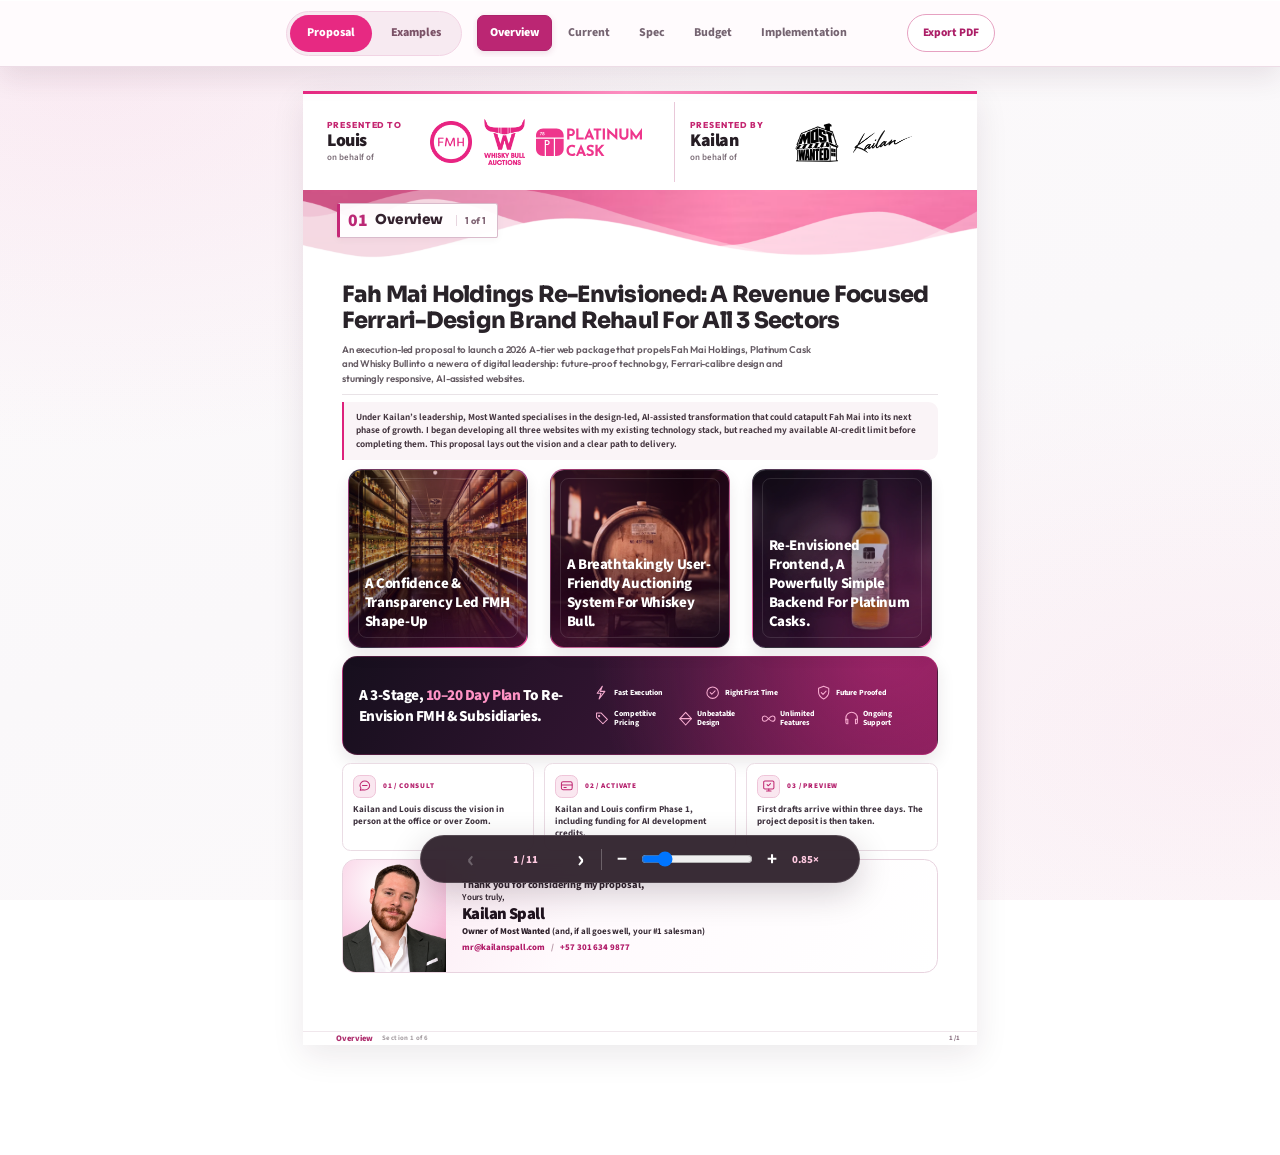
==== proposals/fah-mai/index.html @ 249ed6e6 "Polish Fah Mai mobile reader with cleaner navigation, centered A4 and refined page controls" ====
<!doctype html><html lang="en"><head>
<script id="fahmai-start-overview-v18">(function(){
  try{history.scrollRestoration="manual"}catch(e){}
  try{sessionStorage.setItem("fahmai_last_proposal_section","overview")}catch(e){}
  try{if(location.hash)history.replaceState(history.state,"",location.pathname+location.search)}catch(e){}
  window.scrollTo({top:0,behavior:"instant"});
})();</script>
<meta charset="utf-8"><meta name="viewport" content="width=device-width,initial-scale=1"><meta name="color-scheme" content="light"><title>Fah Mai Holdings | Website Development Proposal</title><meta name="description" content="Fah Mai Holdings, Whisky Bull and Platinum Cask, a website development and digital infrastructure proposal prepared by Kailan for Fah Mai Holdings, Whisky Bull and Platinum Cask."><style>
:root{--pink:#d84d89;--pink2:#ef77a2;--deep:#292329;--muted:#736b70;--light:#f9f5f7;--line:#e9e3e7;--soft:#f6f4f5;--white:#fff}
*{box-sizing:border-box}html{scroll-behavior:smooth}body{margin:0;background:#efedef;color:var(--deep);font-family:Arial,"Helvetica Neue",sans-serif;font-size:14px;-webkit-font-smoothing:antialiased}a{color:inherit;text-decoration:none}button,input{font:inherit}button{cursor:pointer}
.toolbar{position:sticky;z-index:5;top:0;background:rgba(250,248,249,.97);border-bottom:1px solid #e2dfe1;backdrop-filter:blur(8px)}.toolbar-inner{max-width:980px;margin:auto;display:flex;align-items:center;justify-content:space-between;gap:20px;min-height:66px;padding:0 14px}.tool-brand{font-size:10px;letter-spacing:1.4px;font-weight:800;white-space:nowrap}.tool-brand span{color:var(--pink)}.tabs{display:flex;gap:0;overflow:auto;scrollbar-width:thin}.tab{border:0;border-bottom:2px solid transparent;padding:23px 12px 21px;background:transparent;color:#817b80;font-weight:700;font-size:10px;letter-spacing:.6px;white-space:nowrap}.tab[aria-selected="true"]{color:var(--deep);border-bottom-color:var(--pink)}.tab:hover{color:var(--pink)}.tool-actions{display:flex;gap:8px;align-items:center}.pdf-btn{border:1px solid var(--pink);background:var(--pink);color:white;padding:10px 13px;font-size:10px;font-weight:700;letter-spacing:.6px;white-space:nowrap}.pdf-btn:hover{background:#bb3870}.status{font-size:10px;color:#817b80;white-space:nowrap}.viewport{padding:26px 20px 42px}
.sheet{display:none;background:white;position:relative;width:210mm;height:297mm;margin:0 auto;box-shadow:0 8px 32px rgba(25,19,26,.1);overflow:hidden;flex-direction:column}.sheet.is-active{display:flex}.sheet-cap{height:4px;background:var(--pink);flex:none}.identity{padding:22px 40px 14px;display:flex;align-items:center;justify-content:space-between;gap:22px;min-height:80px}.client-lockups{display:flex;align-items:center;gap:22px}.client-lockups a{display:flex;align-items:center;gap:6px;flex:none;opacity:.92}.logo-fmh{width:115px}.fmh-symbol{width:36px;height:36px;border-radius:50%;background:var(--pink);color:white;display:grid;place-items:center;font-weight:900;letter-spacing:-1.1px;font-size:13px;flex:none}.fmh-word{font-size:8px;font-weight:900;letter-spacing:1px;line-height:1.5}.fmh-word small{font-size:7px;letter-spacing:1.45px}.logo-bull{width:138px}.bull-symbol{width:35px;height:34px;color:#303034;display:flex;align-items:center;justify-content:center}.bull-symbol svg{width:34px}.bull-word{font-size:8px;line-height:1.4;font-weight:900;letter-spacing:.5px;white-space:nowrap}.bull-word small{display:block;font-size:7px;font-weight:600;letter-spacing:1.85px}.logo-platinum{width:132px;position:relative}.pc-crest{width:30px;height:34px;border:1.8px solid #292329;display:flex;justify-content:center;align-items:center;font-family:Georgia,serif;font-size:16px}.pc-crest span{font-size:10px;transform:translateY(4px)}.pc-word{font-size:8.5px;letter-spacing:1.1px;font-weight:800;line-height:1.3}.pc-word small{font-size:8px;letter-spacing:3.4px}.pc-official{position:absolute;inset:0;width:132px;height:38px;object-fit:contain;background:white}.identity-right{padding-left:17px;border-left:1px solid var(--line);min-width:195px}.presenter-label{font-size:7px;font-weight:800;color:#999098;letter-spacing:1.2px;margin-bottom:7px}.presenter-lockups{display:flex;align-items:center;gap:10px}.mw-logo{width:117px;height:auto;object-fit:contain}.presenter-separator{width:1px;height:20px;background:#d8cfd4}.signature-logo{width:64px;height:28px;object-fit:contain}
.heading-top{margin:0 40px;padding:9px 0;border-top:1px solid var(--line);border-bottom:1px solid var(--line);display:flex;justify-content:space-between;gap:8px;color:#80777c;font-size:8px;font-weight:800;letter-spacing:1.2px}.heading-top b{color:var(--pink)}.waveblock{height:92px;overflow:hidden;flex:none}.waveblock img{display:block;width:100%;height:auto;min-height:92px;object-fit:cover;object-position:top}.sheet-body{padding:18px 46px 0;display:flex;flex-direction:column;flex:1;min-height:0}.page-heading{display:flex;align-items:end;justify-content:space-between;gap:24px;padding:0 0 15px;border-bottom:1px solid var(--line)}.page-heading-copy{max-width:92%}.page-index{font-size:9px;letter-spacing:2px;color:var(--pink);font-weight:800;margin-bottom:10px}.page-heading h1{font-size:39px;line-height:1.04;letter-spacing:-1.9px;font-weight:600;margin:0 0 11px}.page-heading h1 em{font-style:normal;color:var(--pink)}.page-heading .sub{color:#6e666a;font-size:12px;line-height:1.5;max-width:560px;margin:0}.sheet-section{display:flex;flex-direction:column;flex:1;min-height:0;padding-top:22px}.tagline{display:flex;align-items:center;justify-content:space-between;gap:12px;margin-bottom:18px}.tag{font-size:9px;font-weight:800;letter-spacing:1.35px;color:var(--pink)}.tag-note{font-size:9px;letter-spacing:1px;color:#aaa1a5;font-weight:700}.statement{font-size:22px;line-height:1.47;max-width:650px;letter-spacing:-.35px;font-weight:400;color:#2f292e}.statement strong{font-weight:700}.accent-line{height:2px;background:var(--pink);width:43px;margin-top:28px}.three-column{display:grid;grid-template-columns:repeat(3,1fr);gap:26px}.feature-columns{margin-top:20px}.feature-index{font-size:10px;font-weight:800;color:var(--pink)}.feature h3{margin:8px 0 8px;font-size:16px;letter-spacing:-.4px}.feature p{font-size:12px;line-height:1.65;color:#6b6468;margin:0}.inkbox{background:#302830;color:#fff;display:grid;grid-template-columns:1fr 1fr;gap:25px;padding:23px 26px;margin-top:35px}.inkbox h3{font-size:19px;line-height:1.25;margin:8px 0 0;font-weight:600;letter-spacing:-.5px}.inkbox p{font-size:12px;line-height:1.7;color:#ebe2e7;margin:0}.small-label{font-size:8px;font-weight:800;letter-spacing:1.4px;color:var(--pink);display:block}.proofline{display:flex;align-items:center;justify-content:space-between;border-top:1px solid var(--line);border-bottom:1px solid var(--line);gap:11px;margin-top:auto;padding:18px 0 12px;font-size:10px;color:#5f565d}.proofline b{font-size:9px;color:var(--pink);letter-spacing:1px}.proofline span{font-weight:700}.fineprint{font-size:9px;color:#aaa1a5;margin:7px 0 10px;line-height:1.4}
.brand-audit{border-top:1px solid var(--line)}.brand-audit-row{display:grid;grid-template-columns:27px 116px 1fr;column-gap:12px;align-items:start;padding:19px 0;border-bottom:1px solid var(--line)}.audit-num{font-size:9px;color:var(--pink);font-weight:800}.audit-brand{font-size:12px;line-height:1.35;letter-spacing:.6px;font-weight:900}.audit-brand span{font-size:9px;letter-spacing:1.2px}.audit-main strong{font-size:13px;letter-spacing:-.1px}.audit-main p{font-size:11px;line-height:1.65;color:#736d71;margin:7px 0 11px}.audit-action{font-size:8px;line-height:1.6;letter-spacing:.7px;color:var(--pink);font-weight:800}.audit-action b{font-size:10px;letter-spacing:0;color:#514a50;font-weight:600;margin-left:6px}.callout-outline{border-left:3px solid var(--pink);background:#fcf8fa;color:#635b60;padding:18px 20px;font-size:11px;line-height:1.65;margin-top:24px}.callout-outline b,.callout-outline strong{color:#2e272c}.foot-source{font-size:8.5px;letter-spacing:.3px;color:#a59aa0;margin-top:auto;padding-bottom:18px}
.spec-list{border-top:1px solid var(--line)}.spec-item{display:grid;grid-template-columns:30px 1fr 133px;gap:15px;align-items:start;padding:19px 0;border-bottom:1px solid var(--line)}.spec-number{color:var(--pink);font-size:10px;font-weight:800}.spec-item h3{font-size:15px;margin:0 0 6px;letter-spacing:-.25px}.spec-item p{font-size:11.4px;line-height:1.7;color:#736b70;margin:0}.spec-output{border-left:1px solid var(--line);padding-left:12px;color:var(--pink);font-size:8px;line-height:1.5;letter-spacing:1px;font-weight:800}.spec-output b{display:block;font-size:10px;line-height:1.45;color:#625a60;letter-spacing:0;margin-top:4px}.limits{margin-top:auto;padding:17px 20px 13px;background:#f8f5f7;display:grid;grid-template-columns:92px 1fr;gap:15px}.limits span{color:var(--pink);font-size:9px;font-weight:800;letter-spacing:1px}.limits p{font-size:11px;line-height:1.6;color:#665f64;margin:0}
.phases{border-top:1px solid var(--line)}.phase{display:grid;grid-template-columns:95px 1fr;gap:27px;border-bottom:1px solid var(--line);padding:23px 0}.phase-days{font-size:10px;letter-spacing:1px;font-weight:800;color:#a69da2;line-height:1.7}.phase-days b{font-size:20px;color:var(--pink);letter-spacing:-.8px}.phase-status{font-size:9px;font-weight:800;letter-spacing:1.3px;color:var(--pink)}.phase h3{font-size:17px;letter-spacing:-.45px;margin:5px 0 7px}.phase p{font-size:12px;line-height:1.55;color:#716a6e;margin:0}.funnel{display:flex;align-items:center;justify-content:space-between;gap:10px;padding:16px 14px;background:#f9f5f7;margin-top:26px;font-size:9px;letter-spacing:.7px;font-weight:800}.funnel span{color:var(--pink);font-size:15px}.phases+.funnel+.callout-outline{margin-top:20px}
.budget-table{border-top:1px solid var(--line)}.budget-header{display:flex;justify-content:space-between;padding:9px 0;color:#aaa0a5;font-size:8px;letter-spacing:1px;font-weight:800}.budget-line{border-top:1px solid var(--line);display:grid;grid-template-columns:1fr 155px;gap:20px;align-items:center;padding:17px 0}.budget-line strong{font-size:13px}.budget-line p{font-size:10.5px;color:#7b7377;margin:6px 0 0}.money{text-align:right;font-size:14px;font-weight:700;color:#5f545a;padding:6px 0;min-height:30px}.money:focus{outline:1px solid var(--pink);outline-offset:4px}.roi-model{margin-top:23px;padding:24px;background:#f8f4f6;display:grid;grid-template-columns:1fr 1fr;gap:30px}.roi-intro h3{font-size:19px;letter-spacing:-.55px;margin:8px 0 9px;line-height:1.25}.roi-intro p{color:#6f676c;font-size:11px;line-height:1.65;margin:0}.roi-calc label{font-size:9px;letter-spacing:.4px;color:#777077;font-weight:700;display:block;margin-bottom:11px}.roi-calc input{margin-top:5px;display:block;background:white;border:1px solid #e6dee3;padding:9px 11px;outline:none;width:100%;border-radius:0;color:#332b31;font-size:12px}.roi-calc input:focus{border-color:var(--pink)}.roi-result{border-top:1px solid #e4dbe0;display:flex;align-items:baseline;justify-content:space-between;padding-top:8px;font-size:10px}.roi-result strong{font-size:26px;color:var(--pink)}.budget-fine{font-size:9px;line-height:1.65;color:#a39aa0;margin-top:19px}.budget-fine b{color:var(--pink)}
.delivery{border-top:1px solid var(--line)}.delivery-line{display:grid;grid-template-columns:92px 1fr 115px;gap:14px;align-items:start;border-bottom:1px solid var(--line);padding:18px 0}.delivery-date{font-size:10px;font-weight:800;color:var(--pink);letter-spacing:.8px}.delivery-line strong{font-size:12px}.delivery-line p{font-size:11px;line-height:1.55;color:#746d71;margin:7px 0 0}.delivery-check{text-align:right;font-size:8px;color:#958c91;font-weight:800;letter-spacing:.6px}.final-ask{margin-top:22px;padding:20px 24px;background:var(--deep);color:white}.final-ask h3{font-size:20px;line-height:1.1;letter-spacing:-.6px;margin:8px 0}.final-ask p{font-size:11px;line-height:1.55;color:#ebe3e9;margin:0;max-width:420px}.signature-line{display:flex;align-items:center;gap:18px;margin-top:19px}.signature-line img{width:118px;height:41px;object-fit:contain}.signature-line div{border-left:1px solid #e5dfe2;padding-left:15px;display:grid;gap:3px}.signature-line b{font-size:11px}.signature-line span{font-size:9px;line-height:1.5;color:#8b8187}
.sheet-footer{height:41px;padding:0 46px;margin-top:auto;border-top:1px solid var(--line);display:flex;justify-content:space-between;align-items:center;gap:10px;flex:none}.sheet-footer>div:first-child{display:flex;flex-direction:column;gap:5px}.sheet-footer span{font-size:8px;color:#a29a9e;letter-spacing:.4px}.footer-kicker{font-weight:800;color:#7c7278!important;letter-spacing:.85px!important}.footer-right{display:flex;align-items:center;gap:10px}.footer-page{font-size:10px!important;color:var(--pink)!important;font-weight:900}.footer-rule{width:30px;height:1px;background:#d9cfd5}
@media(max-width:900px){.toolbar-inner{min-height:0;flex-wrap:wrap;padding:9px 11px 0;gap:0}.tool-brand{width:40%;font-size:9px}.tool-actions{width:60%;justify-content:flex-end}.tabs{order:3;width:100%;justify-content:flex-start;margin-top:6px}.tab{padding:14px 13px}.viewport{padding:18px 0}.sheet{zoom:calc(min(1, (100vw - 24px) / 794))}}
@media(max-width:500px){.tool-brand{font-size:8px}.status{display:none}.pdf-btn{font-size:9px;padding:7px 10px}.viewport{overflow-x:hidden}.sheet{zoom:calc((100vw - 12px) / 794)}.tab{font-size:9px;padding:14px 10px}}
@page{size:A4;margin:0}
@media print{html,body{background:white!important;print-color-adjust:exact!important;-webkit-print-color-adjust:exact!important}.toolbar{display:none!important}.viewport{padding:0!important}.sheet{display:flex!important;width:210mm!important;height:297mm!important;zoom:1!important;max-width:none!important;margin:0!important;box-shadow:none!important;break-after:page;page-break-after:always}.sheet:last-child{break-after:auto;page-break-after:auto}.sheet-cap,.inkbox,.final-ask,.funnel,.roi-model,.fmh-symbol{print-color-adjust:exact!important;-webkit-print-color-adjust:exact!important}}

/* Original-source brand images; plain unstyled names appear if a URL fails. */
.client-lockups{gap:13px!important;min-width:0!important;flex:1}
.original-brand{height:42px;min-width:0;flex:1 1 100px;display:flex!important;align-items:center;justify-content:center;text-decoration:none;color:#302930;opacity:1!important}
.original-brand img{width:100%;max-width:108px;max-height:42px;height:auto;object-fit:contain;mix-blend-mode:multiply}
.original-brand.brand-pc{flex:1.1 1 125px}
.original-brand.brand-pc img{max-width:130px}
.brand-fallback{font-family:Arial,Helvetica,sans-serif;color:#302930;font-weight:700;text-transform:none;font-size:10px;line-height:1.25;text-align:center}
.identity{gap:12px!important}
.identity-right{min-width:190px!important;padding-left:12px!important}
.presenter-lockups{gap:8px!important}
.mw-black{width:117px;height:41px;min-width:117px;display:flex;align-items:center;justify-content:center;padding:5px 8px;background:#151515;box-sizing:border-box}
.mw-black img{max-width:100%;max-height:30px;object-fit:contain}
.mw-black .brand-fallback{color:white;font-size:10px;letter-spacing:1px}
@media print {.mw-black{print-color-adjust:exact!important;-webkit-print-color-adjust:exact!important}}
</style><style>.waveblock{background-image:url("./assets/inline-ebcfed1c683bca32a5.png");background-size:100% auto;background-repeat:no-repeat;background-position:top center}.mw-logo{display:inline-block;flex:none;background-image:url("./assets/inline-2150b30f33b4d82c1c.png");background-size:contain;background-position:center;background-repeat:no-repeat;height:29px}.signature-logo{display:inline-block;flex:none;background-image:url("./assets/inline-0e74c9e56538bb745d.png");background-size:contain;background-position:center;background-repeat:no-repeat}.signed-mark{display:inline-block;flex:none;background-image:url("./assets/inline-0e74c9e56538bb745d.png");background-size:contain;background-position:center;background-repeat:no-repeat;width:118px;height:41px}</style><style id="verified-original-brand-logos">
.identity{min-height:95px!important;padding:17px 40px 12px!important;gap:17px!important}
.client-lockups{gap:17px!important;flex:1 1 auto!important;min-width:0!important;align-items:center!important;justify-content:flex-start!important}
.client-lockups .original-brand{height:76px!important;min-width:0!important;flex:0 0 auto!important;display:flex!important;align-items:center!important;justify-content:center!important}
.original-brand.brand-fmh{width:65px!important}
.original-brand.brand-fmh img{width:60px!important;height:60px!important;max-width:none!important;max-height:none!important;object-fit:contain!important}
.original-brand.brand-bull{width:75px!important}
.original-brand.brand-bull img{width:66px!important;height:73px!important;max-width:none!important;max-height:none!important;object-fit:contain!important}
.original-brand.brand-pc{width:150px!important;flex:0 0 auto!important}
.original-brand.brand-pc img{width:145px!important;height:auto!important;max-width:145px!important;max-height:68px!important;object-fit:contain!important}
.identity-right{min-width:192px!important;padding-left:15px!important}
.presenter-lockups{gap:9px!important}
.mw-black{width:74px!important;min-width:74px!important;height:68px!important;padding:5px!important;background:#0c0c0d!important}
.mw-black img{width:62px!important;height:60px!important;max-width:62px!important;max-height:60px!important;object-fit:contain!important}
.signature-logo{width:76px!important;height:44px!important}
@media(max-width:650px){.identity{padding-left:20px!important;padding-right:20px!important}.client-lockups{gap:9px!important}.original-brand.brand-fmh{width:40px!important}.original-brand.brand-fmh img{width:38px!important;height:38px!important}.original-brand.brand-bull{width:46px!important}.original-brand.brand-bull img{width:43px!important;height:48px!important}.original-brand.brand-pc{width:88px!important}.original-brand.brand-pc img{width:88px!important}.identity-right{min-width:125px!important}.mw-black{width:50px!important;min-width:50px!important;height:50px!important}.mw-black img{width:42px!important;height:42px!important}.signature-logo{width:48px!important;height:28px!important}}
@media print{.original-brand img,.mw-black img{print-color-adjust:exact!important;-webkit-print-color-adjust:exact!important}}
</style>
<style id="fahmai-rounded-editorial-v4">
500;600;700;800;900&family=Poppins:wght@400;500;600;700;800;900&display=swap');
:root{--pink:#e72982;--pink2:#f276ad;--deep:#251d25;--muted:#6d6269;--line:#f0dfe7}
body{font-family:'Figtree',Arial,sans-serif;font-weight:500;letter-spacing:-.1px;color:var(--deep)}
h1,h2,h3,.feature-index,.audit-brand,.small-label,.tag,.phase-status,.tool-brand{font-family:'Poppins',sans-serif}
.toolbar{background:linear-gradient(105deg,#fff 0%,#fffafd 38%,#fce6f0 100%);border-bottom:1px solid #f2d7e3;box-shadow:0 2px 14px rgba(110,46,77,.045)}
.toolbar-inner{max-width:1030px}
.tab{font-family:'Figtree',sans-serif;font-weight:800}
.tab[aria-selected="true"]{color:#241b21;border-bottom-color:#e72982}
.pdf-btn{background:#e72982;border-color:#e72982;border-radius:9px;font-family:'Figtree',sans-serif;font-weight:800}
.sheet-cap{background:linear-gradient(90deg,#dc2078,#fa8db7 54%,#de2478)}
.identity{display:grid!important;grid-template-columns:minmax(0,1fr) auto!important;align-items:center!important;gap:14px!important;min-height:99px!important;height:99px!important;padding:8px 40px!important}
.client-lockups{display:flex!important;align-items:center!important;justify-content:center!important;gap:19px!important;height:82px!important;min-width:0!important}
.client-lockups .original-brand{display:flex!important;justify-content:center!important;align-items:center!important;height:82px!important;margin:0!important;position:relative!important}
.client-lockups .original-brand img{object-fit:contain!important;display:block!important;margin:auto!important}
.original-brand.brand-fmh{width:68px!important;min-width:68px!important}
.original-brand.brand-fmh img{height:58px!important;width:58px!important;max-width:58px!important;max-height:58px!important}
.original-brand.brand-bull{width:80px!important;min-width:80px!important}
.original-brand.brand-bull img{height:67px!important;width:62px!important;max-width:62px!important;max-height:67px!important}
.original-brand.brand-pc{width:154px!important;min-width:154px!important}
.original-brand.brand-pc img{width:148px!important;height:61px!important;max-height:61px!important;max-width:148px!important}
.identity-right{position:relative!important;border-left:1px solid #eedfe6!important;display:flex!important;align-items:center!important;justify-content:center!important;min-width:165px!important;height:82px!important;padding:7px 0 0 13px!important}
.presenter-label{position:absolute!important;left:16px!important;top:1px!important;margin:0!important;font-size:7px!important;line-height:1!important;color:#867780!important;letter-spacing:1.15px!important}
.presenter-lockups{display:flex!important;height:70px!important;align-items:center!important;justify-content:center!important;gap:10px!important}
.mw-black{width:63px!important;min-width:63px!important;height:64px!important;display:flex!important;align-items:center!important;justify-content:center!important;padding:0!important;background:transparent!important;border:0!important}
.mw-black img{display:block!important;object-fit:contain!important;filter:brightness(0)!important;background:transparent!important;width:56px!important;height:56px!important;max-width:56px!important;max-height:56px!important}
.presenter-separator{height:23px!important;background:#e9dae2!important}
.signature-logo{width:65px!important;height:37px!important;max-width:65px!important;max-height:37px!important;object-fit:contain!important}
.heading-top{font-family:'Figtree',sans-serif;font-weight:800!important;letter-spacing:1px!important}
.page-heading h1{font-family:'Poppins',sans-serif!important;font-size:35px!important;font-weight:800!important;line-height:1.13!important;letter-spacing:-1.2px!important}
.page-heading .sub{font-size:12px!important;font-weight:600!important}
.sheet-section{padding-top:15px!important}
.tagline{margin-bottom:11px!important}
.tag{font-family:'Poppins',sans-serif;font-weight:800}
.statement{background:linear-gradient(100deg,rgba(30,18,14,.96),rgba(30,18,14,.78) 65%,rgba(30,18,14,.45)),url('./assets/inline-e92ee4cf3a0ec08647.webp') center/cover!important;color:#fff!important;display:flex!important;align-items:flex-end!important;min-height:158px!important;border-radius:21px!important;padding:23px 26px!important;font-family:'Poppins',sans-serif!important;font-weight:700!important;font-size:20.5px!important;line-height:1.35!important;letter-spacing:-.6px!important;max-width:none!important}
.statement strong{font-weight:800!important;color:#fff!important}
.accent-line{display:none!important}
.feature-columns{gap:12px!important;margin-top:14px!important}
.feature{border-radius:18px!important;padding:15px 16px!important;min-height:132px!important;border:1px solid #f0e2e7!important;background:#f9f6f7!important}
.feature:nth-child(2){background:#fce2ed!important;border-color:#f7d2e3!important}
.feature:nth-child(3){background:linear-gradient(135deg,#272026,#4f2b3c)!important;color:#fff!important;border-color:transparent!important}
.feature:nth-child(3) h3{color:#fff!important}
.feature:nth-child(3) p{color:#eedde6!important}
.feature h3{font-size:15px!important;font-weight:800!important;line-height:1.25!important;margin:6px 0!important;letter-spacing:-.3px!important}
.feature p{font-size:11px!important;line-height:1.55!important}
.feature-index{font-size:9px!important;font-weight:800!important}
.inkbox{background:linear-gradient(115deg,#211820,#50313f)!important;border-radius:19px!important;padding:17px 22px!important;margin-top:17px!important;gap:18px!important;align-items:center!important}
.inkbox h3{font-weight:800!important;font-size:16.5px!important;letter-spacing:-.45px!important}
.inkbox p{font-size:10.5px!important;line-height:1.55!important}
.proofline{padding:12px 0!important;font-size:10px!important;gap:8px!important}
.fineprint{font-size:8px!important;margin:5px 0 10px!important}
.brand-audit{display:grid!important;gap:11px!important;border:0!important}
.brand-audit-row{border:0!important;border-radius:18px!important;min-height:135px!important;grid-template-columns:24px 106px minmax(0,1fr)!important;gap:10px!important;padding:17px 17px!important;overflow:hidden!important}
.brand-audit-row:nth-child(1){background:#fceaf2!important}
.brand-audit-row:nth-child(2){background:linear-gradient(100deg,rgba(35,22,22,.96),rgba(35,22,22,.84)),url('./assets/inline-9d04407323ec0125b1.webp') center/cover!important;color:#fff!important}
.brand-audit-row:nth-child(3){background:linear-gradient(100deg,rgba(39,24,25,.96),rgba(39,24,25,.84)),url('./assets/inline-856f00710641a3e601.webp') center/cover!important;color:#fff!important}
.brand-audit-row:nth-child(n+2) .audit-main strong,.brand-audit-row:nth-child(n+2) .audit-brand{color:#fff!important}
.brand-audit-row:nth-child(n+2) .audit-main p{color:#f1e8eb!important}
.brand-audit-row:nth-child(n+2) .audit-action b{color:#fff!important}
.audit-main strong{font-family:'Poppins',sans-serif!important;font-weight:800!important;line-height:1.25!important}
.audit-main p{font-size:10.5px!important;line-height:1.5!important;margin:6px 0 8px!important}
.audit-action{font-size:8px!important}
.audit-action b{font-size:9px!important}
.callout-outline{border:0!important;background:#fbf0f5!important;border-radius:16px!important;margin-top:14px!important;padding:14px 17px!important;line-height:1.5!important}
.spec-list,.phases,.budget-table{border:0!important}
.spec-item{background:#faf7f8!important;border:1px solid #f1e7eb!important;border-radius:18px!important;margin-bottom:10px!important;padding:15px 16px!important;grid-template-columns:27px minmax(0,1fr) 130px!important;gap:12px!important}
.spec-item:nth-child(2){background:#ffedf5!important;border-color:#fbdeeb!important}
.spec-item:nth-child(4){background:#2c222c!important;color:white!important}
.spec-item:nth-child(4) p,.spec-item:nth-child(4) .spec-output b{color:#f3e9ed!important}
.spec-item:nth-child(4) h3{color:#fff!important}
.spec-item h3{font-size:13px!important;font-weight:800!important;line-height:1.25!important}
.spec-item p{font-size:10.4px!important;line-height:1.5!important}
.spec-output{font-size:8px!important}
.limits{border-radius:16px!important;margin-top:auto!important;background:#faf0f4!important}
.phases{display:grid!important;gap:11px!important}
.phase{border:0!important;border-radius:18px!important;margin:0!important;padding:18px 18px!important;grid-template-columns:88px minmax(0,1fr)!important;gap:16px!important;background:#f9f4f6!important}
.phase:nth-child(2){background:linear-gradient(100deg,rgba(33,18,23,.97),rgba(33,18,23,.82)),url('./assets/inline-e92ee4cf3a0ec08647.webp') center/cover!important;color:#fff!important}
.phase:nth-child(2) h3,.phase:nth-child(2) .phase-days{color:#fff!important}
.phase:nth-child(2) p{color:#f3e8ed!important}
.phase:nth-child(3){background:#ffedf5!important}
.phase h3{font-size:15px!important;font-weight:800!important;line-height:1.2!important}
.phase p{font-size:10.8px!important;line-height:1.52!important}
.phase-days b{font-size:16px!important}
.funnel{border-radius:14px!important;margin-top:12px!important;padding:14px!important;background:#fff0f6!important}
.budget-line{border:1px solid #f0e2e9!important;border-radius:15px!important;margin:9px 0 0!important;padding:14px 16px!important;background:#fff!important}
.budget-line:nth-of-type(3){background:#fff4f8!important}
.budget-line strong{font-family:'Poppins',sans-serif;font-weight:800!important;font-size:12.5px!important}
.roi-model{background:linear-gradient(120deg,#fceaf2,#fff3f8)!important;border-radius:20px!important;margin-top:14px!important;padding:18px!important}
.delivery-line{border:1px solid #f0e5ea!important;border-radius:15px!important;margin-bottom:9px!important;padding:15px!important;background:#fbf7f9!important}
.delivery-line:nth-child(2n){background:#fff0f6!important}
.final-ask{border-radius:19px!important;background:linear-gradient(110deg,#2a1e27,#502e42)!important}
.final-ask h3{font-family:'Poppins',sans-serif;font-weight:800!important}
@media(max-width:650px){
 .identity{padding:6px 17px!important;height:86px!important;min-height:86px!important;gap:5px!important}
 .client-lockups{gap:7px!important;height:67px!important}
 .client-lockups .original-brand{height:67px!important}
 .original-brand.brand-fmh{width:40px!important;min-width:40px!important}
 .original-brand.brand-fmh img{height:39px!important;width:39px!important}
 .original-brand.brand-bull{width:48px!important;min-width:48px!important}
 .original-brand.brand-bull img{height:52px!important;width:46px!important}
 .original-brand.brand-pc{width:85px!important;min-width:85px!important}
 .original-brand.brand-pc img{width:85px!important;max-width:85px!important}
 .identity-right{min-width:105px!important;height:67px!important;padding-left:5px!important}
 .presenter-label{font-size:5px!important;left:8px!important}
 .presenter-lockups{gap:4px!important}
 .mw-black{width:44px!important;min-width:44px!important;height:48px!important}
 .mw-black img{width:39px!important;height:39px!important}
 .signature-logo{width:40px!important;height:25px!important}
}
@media print{
 body{font-family:'Figtree',Arial,sans-serif!important}
 .statement,.phase,.brand-audit-row,.inkbox{print-color-adjust:exact!important;-webkit-print-color-adjust:exact!important}
 .mw-black{background:transparent!important}
}
</style>
<style id="fahmai-overview-card-fix">
#overview .statement{display:block!important;min-height:158px!important;padding:26px 29px!important;line-height:1.43!important;font-size:21px!important;font-weight:700!important;box-shadow:inset 0 0 0 320px rgba(22,15,20,.74)!important}
#overview .statement strong{display:inline!important;color:#fff!important;font-weight:800!important}
</style>
<style id="fahmai-presentation-header-seven-tabs">
/* Heading / card typography based on Fah Mai's Poppins and Figtree website. */
.page-index,.heading-top,.tagline,.tag-note,.small-label,.feature-index,.footer-kicker,.footer-right,.footer-page,.presenter-label,.proofline .small-label{display:none!important}
.sheet-footer{height:17px!important;min-height:17px!important;margin-top:auto!important;border-top:1px solid #f0e7ec!important;padding:0!important}
.sheet-footer>*{display:none!important}
.sheet-cap{height:4px!important;min-height:4px!important;background:linear-gradient(90deg,#e72982 0%,#ff91c3 48%,#e72982 100%)!important}
.presentation-header{box-sizing:border-box!important;width:100%!important;height:141px!important;min-height:141px!important;padding:13px 38px 9px!important;display:grid!important;grid-template-columns:minmax(0,1.24fr) minmax(0,1fr)!important;column-gap:25px!important;align-items:center!important;justify-content:stretch!important}
.presented-group{min-width:0!important;min-height:114px!important;display:flex!important;flex-direction:column!important;align-items:center!important;justify-content:flex-start!important}
.presented-to{border-right:1px solid #e9d9e2!important;padding-right:21px!important}
.presented-by{padding-left:2px!important}
.presented-copy{display:block!important;text-align:center!important;margin:0 0 10px!important;color:#231b22!important;font-family:'Poppins','Figtree',Arial,sans-serif!important;font-size:16.2px!important;font-weight:800!important;line-height:1.14!important;letter-spacing:-.65px!important}
.presented-copy span{display:block!important;font-weight:800!important}
.presentation-header .client-lockups{width:100%!important;height:61px!important;min-height:61px!important;gap:17px!important;align-items:center!important;justify-content:center!important;flex:0 0 61px!important}
.presentation-header .client-lockups .original-brand{height:61px!important;min-height:61px!important;display:flex!important;align-items:center!important;justify-content:center!important;margin:0!important;padding:0!important;min-width:0!important;flex:0 0 auto!important;opacity:1!important}
.presentation-header .original-brand img{display:block!important;object-fit:contain!important;object-position:center center!important;margin:auto!important;padding:0!important;mix-blend-mode:normal!important}
.presentation-header .brand-fmh{width:63px!important}.presentation-header .brand-fmh img{height:58px!important;width:58px!important;max-height:58px!important;max-width:58px!important}
.presentation-header .brand-bull{width:66px!important}.presentation-header .brand-bull img{height:60px!important;width:55px!important;max-height:60px!important;max-width:55px!important}
.presentation-header .brand-pc{width:151px!important}.presentation-header .brand-pc img{width:145px!important;max-width:145px!important;height:54px!important;max-height:54px!important}
.presentation-header .presenter-lockups{width:100%!important;height:61px!important;min-height:61px!important;display:flex!important;align-items:center!important;justify-content:center!important;gap:22px!important;margin:0!important}
.presentation-header .mw-black{display:flex!important;align-items:center!important;justify-content:center!important;width:61px!important;height:61px!important;min-width:61px!important;max-width:61px!important;background:transparent!important;border:0!important;box-shadow:none!important;margin:0!important;padding:0!important}
.presentation-header .mw-black img{display:block!important;object-fit:contain!important;width:56px!important;height:56px!important;max-width:56px!important;max-height:56px!important;filter:brightness(0)!important;margin:0!important;background:transparent!important}
.presentation-header .presenter-separator{display:none!important}
.presentation-header .signature-logo{display:block!important;width:79px!important;height:44px!important;max-width:79px!important;max-height:44px!important;object-fit:contain!important;margin:0!important}
.presentation-hairline{height:1px!important;background:#ece2e7!important;flex:0 0 1px!important;margin:0 40px!important}
.waveblock{margin:0!important;flex-shrink:0!important}
.sheet-body{padding-top:19px!important}
.page-heading .page-heading-copy{max-width:100%!important}
#overview .page-heading h1{font-size:28px!important;line-height:1.14!important;letter-spacing:-1.05px!important;font-weight:800!important;max-width:690px!important}
.page-heading{padding-bottom:11px!important}
.sheet-section{padding-top:15px!important}
.tool-brand{font-family:'Figtree',Arial,sans-serif!important;letter-spacing:0!important;text-transform:none!important;font-weight:800!important;font-size:11px!important}
.toolbar .status{display:none!important}
.examples-section{padding-top:17px!important}
.example-grid{display:grid;grid-template-columns:repeat(2,minmax(0,1fr));gap:14px}
.example-card{display:block;overflow:hidden;background:#fff;border:1px solid #eee1e7;border-radius:18px;text-decoration:none;color:#261e25;box-shadow:0 6px 18px rgba(51,27,38,.035);transition:transform .18s,box-shadow .18s}
.example-card:hover{transform:translateY(-2px);box-shadow:0 9px 22px rgba(67,21,46,.12)}
.example-media{height:170px;width:100%;overflow:hidden;background:linear-gradient(125deg,#31242f,#e72c85)}
.example-screenshot{display:block;width:100%;height:100%;object-fit:cover;object-position:top center}
.example-fallback{height:100%;width:100%;display:flex;align-items:center;justify-content:center;padding:15px;color:#fff;font-family:'Poppins',sans-serif;font-size:21px;text-align:center}
.example-copy{padding:15px 17px 17px;display:flex;align-items:center;justify-content:space-between;gap:12px}
.example-copy h3{font-family:'Poppins',sans-serif!important;font-size:15px!important;font-weight:800!important;letter-spacing:-.4px;margin:0 0 4px}
.example-copy p{margin:0;font-size:10.5px;line-height:1.44;color:#736970}
.example-arrow{color:#e72982;font-weight:800;font-size:24px}
.example-footer-note{font-size:10px;color:#8d7e86;margin:18px 3px 0}
@media(max-width:650px){
 .presentation-header{height:121px!important;min-height:121px!important;padding:10px 15px 6px!important;gap:7px!important;grid-template-columns:minmax(0,1.27fr) minmax(0,1fr)!important}
 .presented-group{min-height:103px!important}
 .presented-copy{font-size:11px!important;letter-spacing:-.25px!important;line-height:1.17!important;margin-bottom:9px!important}
 .presented-to{padding-right:8px!important}
 .presentation-header .client-lockups{gap:5px!important;height:46px!important;min-height:46px!important;flex-basis:46px!important}
 .presentation-header .original-brand{height:46px!important;min-height:46px!important}
 .presentation-header .brand-fmh{width:40px!important}.presentation-header .brand-fmh img{width:37px!important;height:37px!important}
 .presentation-header .brand-bull{width:42px!important}.presentation-header .brand-bull img{width:39px!important;height:43px!important}
 .presentation-header .brand-pc{width:90px!important}.presentation-header .brand-pc img{width:87px!important;height:40px!important}
 .presentation-header .presenter-lockups{gap:6px!important;height:45px!important;min-height:45px!important}
 .presentation-header .mw-black{height:43px!important;width:43px!important;min-width:43px!important}
 .presentation-header .mw-black img{width:40px!important;height:40px!important}
 .presentation-header .signature-logo{height:28px!important;width:51px!important}
 .presentation-hairline{margin:0 15px!important}
 #overview .page-heading h1{font-size:25px!important}
 .example-grid{gap:8px!important}.example-media{height:136px!important}.example-copy{padding:9px 10px 12px!important}
 .example-copy h3{font-size:11px!important}.example-copy p{font-size:8.5px!important}
}
@media print{
 .presentation-header .client-lockups .original-brand img,
 .presentation-header .mw-black img,.presentation-header .signature-logo{print-color-adjust:exact!important;-webkit-print-color-adjust:exact!important}
 .example-card{box-shadow:none!important;break-inside:avoid!important}
}
</style>

<style id="fahmai-side-by-side-presentation">
/* Clear, visually centred presentation titles to the LEFT of each brand set. */
.presentation-header{height:122px!important;min-height:122px!important;padding:11px 26px 10px!important;grid-template-columns:minmax(0,1.24fr) minmax(0,1fr)!important;column-gap:12px!important}
.presentation-header .presented-group{min-height:100px!important;display:flex!important;flex-direction:row!important;align-items:center!important;justify-content:center!important;gap:9px!important}
.presentation-header .presented-to{padding-right:12px!important}
.presentation-header .presented-by{padding-left:1px!important}
.presentation-header .presented-copy{display:block!important;flex:0 0 132px!important;width:132px!important;min-width:0!important;text-align:left!important;margin:0!important;font-family:'Poppins','Figtree',Arial,sans-serif!important;font-size:16.2px!important;font-weight:800!important;line-height:1.16!important;letter-spacing:-.75px!important}
.presentation-header .presented-by .presented-copy{flex-basis:145px!important;width:145px!important}
.presentation-header .client-lockups{flex:1 1 auto!important;width:auto!important;min-width:0!important;justify-content:space-evenly!important;gap:6px!important;margin:0!important}
.presentation-header .brand-fmh{width:51px!important}.presentation-header .brand-fmh img{width:49px!important;height:49px!important;max-width:49px!important;max-height:49px!important}
.presentation-header .brand-bull{width:52px!important}.presentation-header .brand-bull img{width:49px!important;height:54px!important;max-width:49px!important;max-height:54px!important}
.presentation-header .brand-pc{width:126px!important}.presentation-header .brand-pc img{width:124px!important;height:50px!important;max-width:124px!important;max-height:50px!important}
.presentation-header .presenter-lockups{flex:1 1 auto!important;width:auto!important;min-width:0!important;gap:11px!important;align-items:center!important;justify-content:center!important}
.presentation-header .mw-black{width:58px!important;min-width:58px!important;max-width:58px!important}
.presentation-header .mw-black img{width:54px!important;height:54px!important;max-height:54px!important;max-width:54px!important;filter:brightness(0)!important}
.presentation-header .signature-logo{width:69px!important;height:40px!important;max-width:69px!important;max-height:40px!important}
@media(max-width:650px){
 .presentation-header{height:111px!important;min-height:111px!important;padding:6px 12px!important;gap:5px!important}
 .presentation-header .presented-group{gap:3px!important;min-height:94px!important}
 .presentation-header .presented-to{padding-right:4px!important}
 .presentation-header .presented-copy{font-size:10px!important;line-height:1.2!important;letter-spacing:-.2px!important;flex:0 0 75px!important;width:75px!important}
 .presentation-header .presented-by .presented-copy{flex:0 0 79px!important;width:79px!important}
 .presentation-header .client-lockups{gap:2px!important}
 .presentation-header .brand-fmh{width:31px!important}.presentation-header .brand-fmh img{width:30px!important;height:30px!important}
 .presentation-header .brand-bull{width:33px!important}.presentation-header .brand-bull img{width:32px!important;height:36px!important}
 .presentation-header .brand-pc{width:74px!important}.presentation-header .brand-pc img{width:72px!important;height:32px!important}
 .presentation-header .presenter-lockups{gap:4px!important}
 .presentation-header .mw-black{min-width:35px!important;width:35px!important;height:39px!important}
 .presentation-header .mw-black img{width:33px!important;height:33px!important}
 .presentation-header .signature-logo{width:42px!important;height:23px!important}
}
</style>

<style id="glass-navigation-final-v9">
@media screen{
 html{scroll-padding-top:120px}
 .toolbar{
  position:sticky!important;top:0!important;z-index:1000!important;
  background:linear-gradient(115deg,rgba(255,255,255,.94) 0%,rgba(255,249,252,.88) 55%,rgba(251,225,239,.93) 100%)!important;
  -webkit-backdrop-filter:blur(25px) saturate(165%)!important;
  backdrop-filter:blur(25px) saturate(165%)!important;
  border-bottom:1px solid rgba(215,111,165,.3)!important;
  box-shadow:0 10px 28px rgba(67,27,52,.105),inset 0 1px 0 rgba(255,255,255,.9)!important;
 }
 .toolbar-inner{box-sizing:border-box!important;max-width:1380px!important;width:100%!important;
  display:grid!important;grid-template-columns:auto minmax(0,1fr) auto!important;align-items:center!important;
  gap:16px!important;min-height:83px!important;height:auto!important;padding:10px 20px!important}
 .tool-brand{font-family:'Poppins','Figtree',Arial,sans-serif!important;color:#231824!important;
  font-size:14px!important;font-weight:900!important;letter-spacing:-.28px!important;white-space:nowrap!important}
 .tool-brand span{color:#e72982!important;font-weight:900!important;margin:0 4px!important}
 .tabs{min-width:0!important;max-width:100%!important;display:flex!important;align-items:center!important;
  justify-content:flex-start!important;flex-wrap:nowrap!important;gap:5px!important;
  overflow-x:auto!important;overflow-y:hidden!important;white-space:nowrap!important;
  scrollbar-width:none!important;scrollbar-color:transparent transparent!important;
  padding:6px 3px!important;-webkit-overflow-scrolling:touch!important;scroll-snap-type:x proximity}
 .tabs::-webkit-scrollbar{display:none!important}
 .tabs .tab{box-sizing:border-box!important;position:relative!important;flex:0 0 auto!important;
  scroll-snap-align:center!important;border:1px solid transparent!important;border-radius:11px!important;
  padding:0 13px!important;min-height:45px!important;height:45px!important;
  font-family:'Poppins','Figtree',Arial,sans-serif!important;font-size:13.2px!important;
  font-weight:800!important;letter-spacing:-.16px!important;line-height:1!important;text-transform:none!important;
  background:rgba(255,255,255,.48)!important;color:#362b34!important;
  box-shadow:none!important;transition:background .15s,color .15s,box-shadow .15s!important}
 .tabs .tab:hover{background:#fff!important;color:#b42468!important;border-color:rgba(227,86,146,.15)!important}
 .tabs .tab[aria-selected="true"]{
  background:linear-gradient(120deg,#db2178,#f04496)!important;color:white!important;
  border:1px solid rgba(195,27,104,.35)!important;
  box-shadow:0 4px 13px rgba(211,35,113,.22),inset 0 1px 0 rgba(255,255,255,.35)!important}
 .tabs #tab-proposed{margin-left:19px!important;background:rgba(255,225,238,.95)!important;
  color:#9f155e!important;border:1px solid rgba(214,40,118,.53)!important;
  box-shadow:inset 0 1px 0 rgba(255,255,255,.8)!important}
 .tabs #tab-proposed:before{content:'';position:absolute;left:-12px;top:8px;height:27px;
  width:1px;background:#d9a4bc}
 .tabs #tab-proposed[aria-selected="true"]{background:linear-gradient(120deg,#c91369,#eb348a)!important;
  color:#fff!important;border-color:#bc145c!important;
  box-shadow:0 5px 16px rgba(193,32,106,.24)!important}
 .tool-actions{display:flex!important;align-items:center!important;justify-content:flex-end!important;gap:9px!important}
 .tool-actions .status{display:none!important}
 .pdf-btn{font-family:'Poppins','Figtree',Arial,sans-serif!important;font-size:12px!important;
  font-weight:800!important;min-height:46px!important;padding:0 18px!important;
  border-radius:12px!important;background:linear-gradient(115deg,#e72982,#fa559f)!important;
  color:#fff!important;box-shadow:0 5px 14px rgba(212,31,114,.19)!important;white-space:nowrap!important}
 .pdf-btn:hover{filter:brightness(1.06)}
 .sheet .page-heading h1{font-size:37px!important;font-weight:900!important;line-height:1.13!important;
  letter-spacing:-1.12px!important}
 .sheet .page-heading .sub{font-size:13.3px!important;font-weight:600!important;line-height:1.57!important;color:#665c64!important}
 .sheet .statement{font-size:15px!important;font-weight:700!important;line-height:1.45!important}
 #overview .page-heading h1{font-size:28.3px!important;line-height:1.18!important}
 .feature h3,.spec-item h3,.phase h3{font-weight:800!important}
}
@media screen and (max-width:1190px){
 .toolbar-inner{grid-template-columns:minmax(0,1fr) auto!important;gap:8px 12px!important;min-height:0!important;padding:9px 16px 10px!important}
 .tool-brand{grid-column:1!important;grid-row:1!important;font-size:13px!important}
 .tool-actions{grid-column:2!important;grid-row:1!important}
 .tabs{grid-row:2!important;grid-column:1/-1!important;gap:7px!important;padding:4px 0 3px!important}
 .tabs .tab{font-size:14px!important;height:46px!important;min-height:46px!important;padding:0 17px!important}
 .pdf-btn{font-size:11px!important;min-height:40px!important;padding:0 13px!important}
}
@media screen and (max-width:590px){
 .toolbar-inner{padding:9px 12px 8px!important}
 .tool-brand{font-size:12.7px!important}
 .pdf-btn{font-size:10px!important;min-height:37px!important;padding:0 11px!important}
 .tabs{gap:6px!important}
 .tabs .tab{font-size:13.7px!important;min-height:44px!important;height:44px!important;padding:0 15px!important}
 .tabs #tab-proposed{margin-left:21px!important}
 .viewport{box-sizing:border-box!important;width:100%!important;max-width:100%!important;
  overflow-x:hidden!important;padding:12px 8px 24px!important}
 .sheet{margin-left:auto!important;margin-right:auto!important;max-width:none!important}
}
@media print{
 .toolbar{display:none!important}
 .sheet .page-heading h1{font-size:35px!important;font-weight:900!important}
 #overview .page-heading h1{font-size:28px!important}
}
</style>

<style id="glass-nav-contrast-v10">
@media screen {
 .tabs #tab-proposed,
 .tabs #tab-proposed[aria-selected="false"]{
  opacity:1!important;filter:none!important;visibility:visible!important;
  color:#fff!important;-webkit-text-fill-color:#fff!important;
  background:linear-gradient(110deg,#a6125e 0%,#d82e7e 100%)!important;
  border:1.5px solid #8e1551!important;
  font-family:'Poppins','Figtree',Arial,sans-serif!important;
  font-weight:900!important;font-size:14px!important;
  text-shadow:0 1px 2px rgba(54,2,31,.08)!important;
  box-shadow:0 5px 14px rgba(157,23,84,.2),inset 0 1px 0 rgba(255,255,255,.23)!important;
 }
 .tabs #tab-proposed[aria-selected="true"]{
  color:#fff!important;-webkit-text-fill-color:#fff!important;
  opacity:1!important;
  background:linear-gradient(115deg,#761144,#b81868)!important;
  border:2px solid #761144!important;
  box-shadow:0 5px 18px rgba(117,17,68,.3)!important;
 }
}
@media screen and (max-width:590px){
 .tabs{width:100%!important;display:flex!important;flex-wrap:wrap!important;
  justify-content:center!important;align-content:center!important;
  overflow-x:visible!important;overflow-y:visible!important;
  gap:7px 6px!important;padding:3px 0!important}
 .tabs .tab{font-size:12.1px!important;font-weight:800!important;
  height:41px!important;min-height:41px!important;padding:0 10.5px!important;
  line-height:1.1!important;flex:0 0 auto!important}
 .tabs #tab-proposed{font-size:12.7px!important;font-weight:900!important;
  margin-left:14px!important;padding:0 11px!important}
 .tabs #tab-proposed:before{left:-10px!important;top:8px!important;height:25px!important}
 .toolbar-inner{gap:7px 10px!important}
}
@media screen and (max-width:365px){
 .tabs{gap:5px 4px!important}
 .tabs .tab{font-size:11px!important;padding:0 8px!important;height:39px!important;min-height:39px!important}
 .tabs #tab-proposed{font-size:11.3px!important;margin-left:9px!important;padding:0 9px!important}
}
</style>

<style id="fahmai-first-page-statement-v11">
/* The first sheet is a designed one-page statement, not an extra scrolling webpage. */
#overview .sheet-body{padding-top:16px!important;padding-bottom:11px!important}
#overview .page-heading{padding-bottom:9px!important}
#overview .page-heading h1{font-size:26.5px!important;line-height:1.145!important;letter-spacing:-.9px!important;max-width:710px!important}
#overview .page-heading .sub{font-size:11.4px!important;line-height:1.48!important;margin-top:6px!important;font-weight:600!important}
#overview .sheet-section.statement-firstpage{display:flex!important;flex-direction:column!important;gap:10px!important;padding-top:9px!important;margin-top:0!important}
#overview .vision-intro{
 padding:10px 14px!important;background:#faf4f7!important;border-left:3px solid #dd227c!important;
 border-radius:0 11px 11px 0!important;color:#43343e!important;
 font-family:'Figtree',sans-serif!important;font-size:11px!important;line-height:1.45!important;
 font-weight:650!important;letter-spacing:0!important;
}
#overview .vision-grid{display:grid!important;grid-template-columns:repeat(3,minmax(0,1fr))!important;
 gap:11px!important;width:100%!important;justify-items:center!important}
#overview .vision-card{
 position:relative!important;box-sizing:border-box!important;overflow:hidden!important;isolation:isolate!important;
 display:flex!important;align-items:flex-end!important;padding:18px 16px 17px!important;
 width:100%!important;max-width:203px!important;aspect-ratio:1 / 1!important;min-width:0!important;
 border:1px solid rgba(255,255,255,.15)!important;border-radius:16px!important;
 box-shadow:inset 0 1px 0 rgba(255,255,255,.23),0 9px 18px rgba(50,14,37,.085)!important;
 color:#fff!important;text-align:left!important;
}
#overview .vision-card::before{
 content:"";pointer-events:none;position:absolute;z-index:-1;inset:-35%;
 border-radius:50%;transform:rotate(-24deg);
 background:radial-gradient(ellipse at 75% 15%,rgba(255,206,238,.42),transparent 32%),radial-gradient(ellipse at 0% 95%,rgba(0,0,0,.54),transparent 43%);
}
#overview .vision-card::after{
 content:"";pointer-events:none;position:absolute;z-index:-1;
 inset:10px;border-radius:10px;border:1px solid rgba(255,255,255,.115);
}
#overview .vision-card-a{background:radial-gradient(circle at 68% 5%,#dd2f9d 0%,transparent 49%),linear-gradient(140deg,#150e22 7%,#421339 54%,#e12f8a 100%)!important}
#overview .vision-card-b{background:radial-gradient(circle at 20% 17%,#f95ba7 0%,transparent 48%),linear-gradient(145deg,#29122d 2%,#9a195d 59%,#100c19 100%)!important}
#overview .vision-card-c{background:radial-gradient(circle at 90% 90%,#f646a5 0%,transparent 50%),linear-gradient(135deg,#100d19 2%,#2f1534 53%,#ab1c76 100%)!important}
#overview .vision-card strong{
 font-family:'Poppins',Arial,sans-serif!important;font-size:15.1px!important;
 font-weight:800!important;line-height:1.38!important;letter-spacing:-.37px!important;
 color:white!important;text-shadow:0 1px 8px rgba(20,6,14,.28)!important;max-width:100%!important;
}
#overview .roadmap-callout{
 box-sizing:border-box!important;width:100%!important;display:grid!important;
 grid-template-columns:minmax(0, .87fr) minmax(0,1.28fr)!important;
 align-items:center!important;column-gap:16px!important;padding:15px 19px!important;
 border-radius:18px!important;
 background:radial-gradient(circle at 91% -20%,rgba(251,54,155,.43),transparent 53%),
 linear-gradient(120deg,#160f1d 0%,#361534 55%,#6c194c 100%)!important;
 border:1px solid rgba(244,72,158,.24)!important;
 color:white!important;min-height:116px!important;box-shadow:0 8px 20px rgba(41,17,31,.1)!important;
}
#overview .roadmap-title{
 font-family:'Poppins',Arial,sans-serif!important;font-size:18px!important;font-weight:800!important;
 line-height:1.33!important;letter-spacing:-.55px!important;max-width:280px!important;
}
#overview .roadmap-title span{color:#ff93c5!important}
#overview .promise-grid{
 display:grid!important;grid-template-columns:repeat(4,minmax(0,1fr))!important;
 grid-template-rows:repeat(2, minmax(0,1fr))!important;
 gap:8px 7px!important;align-items:stretch!important;width:100%!important;
}
#overview .promise{display:flex!important;align-items:center!important;justify-content:flex-start!important;
 gap:5px!important;min-width:0!important;padding:0!important;color:#fff!important;
 font-family:'Figtree',Arial,sans-serif!important;font-size:9.2px!important;font-weight:750!important;
 line-height:1.2!important}
#overview .promise svg{flex:0 0 18px!important;width:18px!important;height:18px!important;opacity:.95!important;stroke:#ffb4d8!important}
#overview .stage-runway{
 display:grid!important;grid-template-columns:repeat(3,minmax(0,1fr))!important;
 gap:9px!important;width:100%!important;
}
#overview .stage-card{
 box-sizing:border-box!important;min-height:84px!important;display:flex!important;align-items:flex-start!important;gap:10px!important;
 padding:13px 11px!important;border-radius:13px!important;
 border:1px solid #f1e0e8!important;background:#fffafd!important;
}
#overview .stage-card:nth-child(2){background:#ffe9f3!important;border-color:#f6d4e5!important}
#overview .stage-card:nth-child(3){background:#f8eff4!important}
#overview .stage-no{display:grid!important;place-items:center!important;flex:0 0 30px!important;height:30px!important;
 background:linear-gradient(135deg,#ec2487,#ab166b)!important;border-radius:50%!important;
 color:#fff!important;font-family:'Poppins',sans-serif!important;font-size:11px!important;font-weight:800!important}
#overview .stage-card p{margin:1px 0 0!important;color:#3b3039!important;font-family:'Figtree',sans-serif!important;
 font-size:10.7px!important;font-weight:700!important;line-height:1.38!important}
#overview .personal-signoff{
 min-height:124px!important;box-sizing:border-box!important;
 display:grid!important;grid-template-columns:122px minmax(0,1fr)!important;align-items:stretch!important;gap:18px!important;
 padding:0 17px 0 0!important;overflow:hidden!important;border-radius:16px!important;
 border:1px solid #e8d3df!important;
 background:linear-gradient(120deg,#fae6f0 0%,#fffafd 42%,#fff 100%)!important;
}
#overview .signoff-photo{display:flex!important;align-items:flex-end!important;justify-content:center!important;
 position:relative!important;overflow:hidden!important;min-height:124px!important;
 background:radial-gradient(circle at 38% 23%,#fff 0%,#f8c8e0 60%,#ed95bd 100%)!important}
#overview .signoff-photo img{display:block!important;width:130px!important;height:135px!important;
 object-fit:cover!important;object-position:center 18%!important;margin-bottom:-4px!important}
#overview .signoff-content{display:flex!important;flex-direction:column!important;justify-content:center!important;
 gap:1px!important;min-width:0!important;padding:7px 0!important;color:#2f222c!important}
#overview .signoff-message{font-family:'Figtree',sans-serif!important;font-size:12.3px!important;font-weight:750!important;line-height:1.32!important}
#overview .signoff-yours{font-size:10.6px!important;font-weight:600!important;line-height:1.2!important}
#overview .signoff-name{font-family:'Poppins',sans-serif!important;font-size:19.5px!important;line-height:1.25!important;
 font-weight:900!important;letter-spacing:-.65px!important;color:#20141f!important}
#overview .signoff-position{font-size:10.5px!important;line-height:1.38!important;font-weight:800!important}
#overview .signoff-position span{font-weight:650!important}
#overview .signoff-contact{display:flex!important;flex-wrap:wrap!important;gap:7px!important;align-items:center!important;
 margin-top:2px!important;font-size:10.4px!important;font-weight:800!important}
#overview .signoff-contact a{color:#b11a68!important;text-decoration:none!important}
#overview .signoff-contact-separator{color:#b696a5!important}
@media print{
 #overview .vision-card,#overview .roadmap-callout,#overview .personal-signoff,#overview .stage-card{
  print-color-adjust:exact!important;-webkit-print-color-adjust:exact!important;box-shadow:none!important}
 #overview .sheet-section.statement-firstpage{gap:9px!important}
}
</style>

<style id="fahmai-visual-polish-nov11">

/* Balanced two-column presentation identities. Full A4 and browser export. */
.presentation-header{
 height:112px!important;min-height:112px!important;
 grid-template-columns:minmax(0,1.25fr) minmax(0,.95fr)!important;
 column-gap:16px!important;padding:9px 29px!important;
 align-items:center!important;
}
.presentation-header .presented-group{
 display:grid!important;grid-template-columns:108px minmax(0,1fr)!important;
 align-items:center!important;align-content:center!important;
 justify-content:initial!important;gap:12px!important;
 height:100%!important;min-height:0!important;
}
.presentation-header .presented-to{
 border-right:1px solid rgba(210,140,175,.48)!important;
 padding-right:16px!important;
}
.presentation-header .presented-by{padding-left:2px!important}
.presentation-header .presented-copy,
.presentation-header .presented-by .presented-copy{
 display:flex!important;flex-direction:column!important;align-items:flex-start!important;
 justify-content:center!important;gap:3px!important;
 flex:initial!important;width:auto!important;min-width:0!important;
 margin:0!important;text-align:left!important;
 font-family:'Poppins','Figtree',Arial,sans-serif!important;
 letter-spacing:normal!important;line-height:1.1!important;
}
.presentation-header .presented-copy .presentation-kicker{
 display:block!important;margin:0!important;
 font-size:10px!important;font-weight:800!important;
 line-height:1.12!important;letter-spacing:1.05px!important;
 text-transform:uppercase!important;color:#c42570!important;
}
.presentation-header .presented-copy strong{
 display:block!important;margin:0!important;font-size:21px!important;
 line-height:1.04!important;letter-spacing:-.6px!important;
 font-weight:900!important;color:#261d24!important;
}
.presentation-header .presented-copy .presentation-sub{
 display:block!important;margin:0!important;font-size:10.5px!important;
 line-height:1.2!important;font-weight:600!important;
 text-transform:none!important;letter-spacing:0!important;color:#7c6e78!important;
}
.presentation-header .client-lockups,
.presentation-header .presenter-lockups{
 display:flex!important;align-items:center!important;
 justify-content:flex-start!important;
 width:auto!important;min-width:0!important;flex:initial!important;
 height:62px!important;min-height:0!important;margin:0!important;
}
.presentation-header .client-lockups{gap:11px!important}
.presentation-header .presenter-lockups{gap:14px!important}
@media screen{
 .toolbar .pdf-btn{
  display:inline-flex!important;align-items:center!important;justify-content:center!important;
  min-height:42px!important;padding:0 16px!important;
  background:#fff!important;color:#a71f62!important;
  border:1px solid #e7b9d0!important;border-radius:999px!important;
  font-family:'Poppins',Arial,sans-serif!important;
  font-size:11.5px!important;font-weight:800!important;
  letter-spacing:0!important;line-height:1!important;
  box-shadow:none!important;text-transform:none!important;
 }
 .toolbar .pdf-btn:hover,.toolbar .pdf-btn:focus-visible{
  background:#fff0f7!important;border-color:#e72b82!important;
  color:#b91d6a!important;filter:none!important;
 }
}
@media screen and (max-width:650px){
 .presentation-header{
  height:111px!important;min-height:111px!important;
  grid-template-columns:minmax(0,1.25fr) minmax(0,.95fr)!important;
  gap:5px!important;padding:6px 12px!important;
 }
 .presentation-header .presented-group{
  grid-template-columns:67px minmax(0,1fr)!important;gap:3px!important;
 }
 .presentation-header .presented-to{padding-right:4px!important}
 .presentation-header .presented-by{padding-left:1px!important}
 .presentation-header .presented-copy .presentation-kicker{font-size:6.6px!important;letter-spacing:.55px!important}
 .presentation-header .presented-copy strong{font-size:14px!important;letter-spacing:-.3px!important}
 .presentation-header .presented-copy .presentation-sub{font-size:7px!important}
 .presentation-header .client-lockups{gap:2px!important;height:44px!important}
 .presentation-header .presenter-lockups{gap:4px!important;height:44px!important}
 .toolbar .pdf-btn{min-height:37px!important;padding:0 11px!important;font-size:10px!important}
}

/* Three brand promises: pink gradient remains dominant; images barely visible. */
#overview .vision-card{
  max-width:211px!important;
  padding:20px 18px 18px!important;
}
#overview .vision-card::before{
  content:""!important;
  inset:0!important;
  border-radius:inherit!important;
  transform:none!important;
  z-index:0!important;
  opacity:.14!important;
  filter:grayscale(25%) contrast(1.1)!important;
  background-size:cover!important;
  background-position:center!important;
  background-repeat:no-repeat!important;
  pointer-events:none!important;
}
#overview .vision-card-a::before{background-image:url("./assets/inline-e92ee4cf3a0ec08647.webp")!important}
#overview .vision-card-b::before{background-image:url("./assets/inline-9d04407323ec0125b1.webp")!important}
#overview .vision-card-c::before{background-image:url("./assets/inline-856f00710641a3e601.webp")!important}
#overview .vision-card::after{z-index:2!important;pointer-events:none!important}
#overview .vision-card strong{
  position:relative!important;
  z-index:1!important;
  font-size:17.5px!important;
  line-height:1.29!important;
  letter-spacing:-.42px!important;
  text-shadow:0 2px 11px rgba(15,5,20,.37)!important;
}

@media print{
 #overview .vision-card, #overview .vision-card::before{
  -webkit-print-color-adjust:exact!important;
  print-color-adjust:exact!important;
 }
}
</style>

<style id="proposal-centered-navigation-2026">
/* Subtle ambient pink across the application, never behind the paper itself. */
@media screen{
 body{
  background:radial-gradient(ellipse 72% 58% at 7% 8%,rgba(243,173,209,.20),transparent 72%),
             radial-gradient(ellipse 69% 60% at 96% 82%,rgba(247,195,219,.20),transparent 75%),
             linear-gradient(160deg,#fcfafb 0%,#faf8fa 52%,#fcfafb 100%)!important;
  background-attachment:fixed!important;
 }
 .toolbar{background:rgba(255,250,253,.92)!important}
 .toolbar-inner{
  max-width:1160px!important;min-height:0!important;height:auto!important;
  display:flex!important;flex-direction:column!important;align-items:center!important;
  justify-content:center!important;gap:7px!important;padding:13px 18px 12px!important;
 }
 .nav-toprow{
  display:flex!important;align-items:center!important;justify-content:center!important;
  flex-wrap:wrap!important;gap:13px!important;width:100%!important;
 }
 .view-switcher{
  display:inline-flex!important;align-items:center!important;gap:3px!important;
  padding:4px!important;border-radius:999px!important;
  border:1px solid rgba(218,90,147,.16)!important;
  background:#f6eaf0!important;
 }
 .view-switch{
  border:0!important;border-radius:999px!important;
  background:transparent!important;color:#7b5267!important;
  min-height:36px!important;padding:0 23px!important;
  font-family:'Poppins','Figtree',Arial,sans-serif!important;
  font-size:12px!important;font-weight:800!important;
  letter-spacing:0!important;white-space:nowrap!important;
  box-shadow:none!important;
 }
 .view-switch.is-current,.view-switch[aria-pressed="true"]{
  background:#e72982!important;color:white!important;
  box-shadow:0 2px 7px rgba(214,40,116,.16)!important;
 }
 .view-switch:focus-visible,.toolbar .pdf-btn:focus-visible,.proposal-sections .tab:focus-visible{
  outline:2px solid #b91865!important;outline-offset:2px!important;
 }
 .tool-actions{
  display:flex!important;align-items:center!important;justify-content:center!important;
  margin:0!important;padding-left:14px!important;
  border-left:1px solid rgba(192,104,147,.28)!important;
 }
 .toolbar .pdf-btn{
  min-height:40px!important;padding:0 17px!important;
  background:#fff!important;color:#ad236a!important;
  border:1px solid #dfa4c1!important;border-radius:999px!important;
  font-family:'Poppins',Arial,sans-serif!important;
  font-size:11.5px!important;font-weight:800!important;
  box-shadow:none!important;white-space:nowrap!important;
 }
 .toolbar .pdf-btn:hover{background:#fff0f7!important;border-color:#df3688!important}
 .proposal-sections{
  display:flex!important;align-items:center!important;justify-content:center!important;
  flex-wrap:wrap!important;gap:5px!important;
  width:100%!important;max-width:100%!important;
  min-width:0!important;margin:0!important;padding:2px 0 0!important;
  overflow:visible!important;
 }
 .proposal-sections[hidden]{display:none!important}
 .proposal-sections .tab{
  display:inline-flex!important;align-items:center!important;justify-content:center!important;
  flex:0 0 auto!important;
  height:33px!important;min-height:33px!important;padding:0 14px!important;
  font-family:'Poppins','Figtree',Arial,sans-serif!important;
  font-size:11.5px!important;line-height:1!important;font-weight:700!important;
  letter-spacing:0!important;border-radius:9px!important;
  background:transparent!important;color:#776474!important;
  border:1px solid transparent!important;box-shadow:none!important;
  margin:0!important;
 }
 .proposal-sections .tab[aria-selected="true"]{
  background:#fff!important;color:#c51d72!important;
  border:1px solid #efc9dd!important;
  box-shadow:0 1px 4px rgba(115,40,75,.05)!important;
 }
 .proposal-sections .tab:hover:not([aria-selected="true"]){
  background:rgba(255,255,255,.7)!important;color:#b5256d!important;
 }
}
@media screen and (max-width:650px){
 .toolbar-inner{
  padding:10px 10px 9px!important;gap:8px!important;max-width:100%!important;
 }
 .nav-toprow{gap:8px!important}
 .view-switcher{padding:3px!important;gap:2px!important}
 .view-switch{min-height:33px!important;padding:0 13px!important;font-size:11px!important}
 .tool-actions{padding-left:9px!important}
 .toolbar .pdf-btn{min-height:36px!important;padding:0 11px!important;font-size:10px!important}
 .proposal-sections{gap:4px!important;padding:0!important}
 .proposal-sections .tab{height:31px!important;min-height:31px!important;padding:0 9px!important;font-size:10.5px!important}
 .proposal-sections #tab-proposed{margin:0!important}
}
@media screen and (max-width:355px){
 .nav-toprow{gap:6px!important}
 .view-switch{padding:0 10px!important;font-size:10px!important}
 .tool-actions{padding-left:6px!important}
 .toolbar .pdf-btn{padding:0 9px!important;font-size:9.5px!important}
}
@media print{
 body{background:#fff!important}
 .toolbar{display:none!important}
}
</style>

<style id="fahmai-current-evidence-nov11">
/* Executive three-page public website audit; each sheet is A4 in print. */
#current .audit-body,.current-detail .audit-body{
 padding:15px 40px 11px!important;
 display:flex!important;flex-direction:column!important;gap:0!important;
 min-height:0!important;overflow:hidden!important;
}
#current .page-heading,.current-detail .page-heading{padding-bottom:10px!important;margin-bottom:8px!important}
#current .page-heading h1,.current-detail .page-heading h1{
 font-family:'Poppins',Arial,sans-serif!important;font-size:27px!important;
 font-weight:900!important;line-height:1.16!important;
 letter-spacing:-.84px!important;margin:0 0 6px!important;
}
#current .page-heading .sub,.current-detail .page-heading .sub{
 font-size:11.3px!important;line-height:1.4!important;font-weight:600!important;margin:0!important;color:#776c75!important;
}
#current .audit-lead{
 padding:12px 14px!important;margin:3px 0 13px!important;
 background:#fbf0f6!important;border-radius:12px!important;
 border-left:3px solid #e72982!important;font-size:11.4px!important;
 color:#493741!important;line-height:1.5!important;
}
.audit-lead strong{color:#341d2c!important;font-weight:900!important}
.audit-section-label{
 display:flex!important;align-items:center!important;justify-content:space-between!important;
 font-size:9px!important;font-family:'Poppins',Arial,sans-serif!important;font-weight:900!important;
 color:#c31b6f!important;letter-spacing:.8px!important;
 margin:6px 0 8px!important;
}
.audit-section-label span{font-size:8px!important;color:#a58a99!important;letter-spacing:.3px!important}
.audit-scoretable{width:100%!important;background:#fff!important;border-radius:13px!important;overflow:hidden!important;border:1px solid #eadce4!important}
.scoretable-head,.scoretable-row{display:grid!important;grid-template-columns:2fr 1fr 1fr 1.2fr!important;align-items:center!important;gap:7px!important;padding:9px 14px!important}
.scoretable-head{font-size:8px!important;font-weight:900!important;letter-spacing:.75px!important;color:#8c7482!important;background:#faf5f8!important}
.scoretable-row{border-top:1px solid #f1e7ed!important;min-height:53px!important}
.score-name b{display:block!important;font-family:'Poppins',Arial,sans-serif!important;font-size:12px!important;font-weight:850!important;letter-spacing:-.22px!important}
.score-name small{display:block!important;font-size:9px!important;color:#8d7d85!important;margin-top:3px!important}
.score-number{font-size:22px!important;font-weight:900!important;font-family:'Poppins',sans-serif!important;letter-spacing:-.7px!important}
.score-number span{font-size:10px!important;letter-spacing:0!important;color:#a49aa0!important;font-weight:700!important}
.score-number.needs-work{color:#d9841b!important}.score-number.poor,.score-lcp.bad{color:#d33e4c!important}
.score-number.test-error{font-size:10px!important;font-weight:800!important;letter-spacing:0!important;color:#9b6672!important}
.score-lcp{font-family:'Poppins',Arial,sans-serif!important;font-size:19px!important;font-weight:900!important}
.score-lcp small{display:block!important;font-family:'Figtree',sans-serif!important;font-size:8px!important;letter-spacing:0!important;font-weight:650!important;color:#8e7c86!important}
.score-lcp.neutral{color:#b0a0a7!important}
.audit-microcopy{font-family:'Figtree',Arial,sans-serif!important;font-size:9.4px!important;line-height:1.45!important;color:#655962!important;padding:9px 1px 10px!important}
.audit-impact-grid{display:grid!important;grid-template-columns:repeat(3,minmax(0,1fr))!important;gap:9px!important}
.audit-impact{background:#faf6f8!important;border:1px solid #efe0e8!important;padding:12px 12px 13px!important;border-radius:12px!important}
.audit-impact-num{font-family:'Poppins',sans-serif!important;font-weight:900!important;font-size:10px!important;color:#e72982!important}
.audit-impact h3{font-family:'Poppins',sans-serif!important;font-weight:800!important;font-size:11px!important;margin:4px 0 5px!important;color:#332631!important}
.audit-impact p{font-size:9.2px!important;line-height:1.48!important;color:#746873!important;margin:0!important}
.audit-footnote{background:#f8f0f4!important;border-radius:10px!important;padding:10px 13px!important;color:#6d5a66!important;font-size:9.4px!important;line-height:1.45!important;margin-top:11px!important}
.audit-sourceline{font-size:8.2px!important;color:#9b8291!important;letter-spacing:.15px!important;margin-top:auto!important;padding-top:8px!important}
.audit-sourceline a,.audit-panel-links a,.audit-brand-top a{color:#bf216b!important;text-decoration:underline!important;text-underline-offset:2px!important}
/* Additional A4 sheets for the same Current tab. */
@media screen{.sheet.current-detail.is-active{margin-top:18px!important}}
.audit-brand-stack{display:flex!important;flex-direction:column!important;gap:10px!important;margin-top:7px!important}
.audit-brand-panel{border:1px solid #ecdbe4!important;border-radius:14px!important;background:#fff!important;overflow:hidden!important}
.audit-brand-panel:nth-child(2){background:#fffafb!important}
.audit-brand-panel:nth-child(3){background:#fff8fc!important}
.audit-brand-top{display:flex!important;align-items:center!important;gap:10px!important;padding:11px 14px 9px!important;border-bottom:1px solid #f2e9ee!important}
.audit-brand-index{font-family:'Poppins',sans-serif!important;font-weight:900!important;font-size:13px!important;color:#e72982!important}
.audit-brand-top>div{flex:1!important;min-width:0!important}
.audit-brand-top h2{font-family:'Poppins',sans-serif!important;font-size:15px!important;line-height:1.1!important;margin:0!important;font-weight:850!important;color:#2a2029!important;letter-spacing:-.4px!important}
.audit-brand-top p{font-size:9.5px!important;margin:3px 0 0!important;font-weight:700!important;color:#8b7080!important}
.audit-brand-top a{font-size:9px!important;font-weight:800!important;white-space:nowrap!important}
.audit-brand-columns{display:grid!important;grid-template-columns:1fr 1fr!important;gap:15px!important;padding:9px 15px 6px!important}
.audit-brand-columns h3{font-family:'Poppins',sans-serif!important;margin:0 0 4px!important;font-size:9.5px!important;line-height:1.2!important;color:#c0206e!important;font-weight:850!important}
.audit-brand-columns p{font-size:9.5px!important;line-height:1.48!important;color:#5c515a!important;margin:0!important}
.audit-panel-links{display:flex!important;gap:15px!important;padding:5px 15px 10px!important}
.audit-panel-links a{font-size:8.8px!important;font-weight:750!important}
.audit-sequence{margin-top:11px!important;border-radius:12px!important;background:#f9e9f2!important;padding:13px 16px!important;font-size:10.4px!important;line-height:1.5!important;color:#634a58!important}
.audit-sequence strong{font-family:'Poppins',sans-serif!important;color:#a92066!important;font-weight:900!important}
/* Commercial implications page */
.audit-growth-hero{background:linear-gradient(112deg,#32162e 0%,#8d245d 60%,#da388c 100%)!important;border-radius:14px!important;padding:14px 17px!important;color:#fff!important;margin:4px 0 12px!important}
.audit-growth-mark{font-family:'Poppins',sans-serif!important;font-size:8px!important;font-weight:900!important;letter-spacing:1.2px!important;color:#ffc8e1!important;margin-bottom:5px!important}
.audit-growth-hero strong{display:block!important;font-family:'Poppins',sans-serif!important;font-size:15px!important;letter-spacing:-.3px!important;line-height:1.3!important;font-weight:900!important;color:#fff!important}
.audit-growth-hero p{font-size:9.5px!important;line-height:1.45!important;color:#fff1f7!important;margin:6px 0 0!important}
.audit-growth-grid{display:grid!important;grid-template-columns:1fr 1fr!important;gap:12px!important}
.audit-growth-grid section{border:1px solid #efdfeb!important;border-radius:12px!important;background:#fdf9fb!important;padding:12px 14px!important}
.audit-growth-grid .audit-section-label{margin:0 0 7px!important}
.audit-growth-grid h3{font-family:'Poppins',sans-serif!important;font-size:13.5px!important;line-height:1.2!important;margin:0 0 6px!important;color:#2b2329!important}
.audit-growth-grid p{font-size:9.5px!important;line-height:1.47!important;margin:0 0 7px!important;color:#5b5258!important}
.audit-growth-grid .audit-muted{font-size:9px!important;font-weight:650!important;color:#8f737f!important;margin-bottom:0!important}
.audit-target-grid{display:grid!important;grid-template-columns:repeat(3,minmax(0,1fr))!important;gap:9px!important}
.audit-target-grid>div{display:flex!important;align-items:center!important;gap:11px!important;padding:10px 12px!important;border-radius:11px!important;border:1px solid #f2d6e5!important;background:#fff7fb!important}
.audit-target-grid strong{font-family:'Poppins',sans-serif!important;font-size:21px!important;letter-spacing:-.8px!important;color:#d5287f!important;white-space:nowrap!important}
.audit-target-grid span{font-size:9.2px!important;font-weight:800!important;line-height:1.4!important;color:#493a44!important}
.audit-target-grid small{font-size:8.3px!important;font-weight:600!important;color:#947a88!important}
.audit-upside{padding:11px 13px!important;border-left:3px solid #e72982!important;background:#faeef4!important;border-radius:0 10px 10px 0!important;margin:11px 0!important;font-size:10px!important;line-height:1.45!important;color:#664d5b!important}
.audit-upside strong{color:#99215e!important;font-weight:900!important}
.audit-support{display:grid!important;grid-template-columns:1.35fr .85fr!important;gap:12px!important}
.audit-support>div{border:1px solid #ece0e7!important;border-radius:12px!important;padding:12px!important}
.audit-support h3{font-family:'Poppins',sans-serif!important;font-weight:850!important;font-size:11.3px!important;line-height:1.28!important;margin:0 0 6px!important}
.audit-support p{font-size:9.4px!important;line-height:1.43!important;margin:0!important;color:#62545e!important}
.audit-support-price{background:#2c1b2a!important;color:white!important;display:flex!important;flex-direction:column!important;justify-content:center!important}
.audit-support-price small{font-size:8px!important;letter-spacing:.48px!important;font-weight:850!important;color:#ffb3d4!important}
.audit-support-price strong{font-family:'Poppins',sans-serif!important;font-size:21px!important;letter-spacing:-.6px!important;color:#fff!important;margin:4px 0!important}
.audit-support-price span{font-size:8.8px!important;line-height:1.4!important;color:#f6e1eb!important}
@media print{
 .sheet.current-detail{display:flex!important;margin:0!important;break-before:page!important}
 #current .audit-body,.current-detail .audit-body{print-color-adjust:exact!important;-webkit-print-color-adjust:exact!important}
 .audit-scoretable,.audit-impact,.audit-brand-panel,.audit-growth-hero,.audit-support,.audit-support-price,.audit-upside,.audit-target-grid>div{print-color-adjust:exact!important;-webkit-print-color-adjust:exact!important}
}
</style>

<style id="fahmai-clean-photos-eight-examples">
/* Only product/bottle photography sourced from the group's own official websites.
   Never a capture of typography from a website. Faint enough to preserve the gradient. */
#overview .vision-card::before{
  background-image:none!important;
  background-repeat:no-repeat!important;
  background-position:center!important;
  background-size:cover!important;
  opacity:.22!important;
  filter:saturate(.65) contrast(1.15)!important;
}
#overview .vision-card-a::before{
  background-image:url('https://fahmaiholdings.com/wp-content/uploads/2025/03/Aphrodite-Front.png')!important;
  background-size:contain!important;
  background-position:right 20% center!important;
}
#overview .vision-card-b::before{
  background-image:url('https://www.whiskybull.com/uploads/images/slideshow/1693563670Shirakawa19582.jpg')!important;
  background-size:cover!important;
  background-position:center center!important;
}
#overview .vision-card-c::before{
  background-image:url('https://fahmaiholdings.com/wp-content/uploads/2025/03/Apollo-Front.png')!important;
  background-size:contain!important;
  background-position:right 17% center!important;
}
#overview .vision-card strong{z-index:1!important}
#examples .example-grid,#examples-client .example-grid{grid-template-columns:repeat(2,minmax(0,1fr))!important;gap:15px!important}
#examples .example-card,#examples-client .example-card{
  display:flex!important;flex-direction:column!important;min-width:0!important;
  border:1px solid #efdbe5!important;border-radius:16px!important;
  overflow:hidden!important;box-shadow:0 4px 14px rgba(60,19,44,.035)!important;
  background:#fff!important;
}
#examples .example-media,#examples-client .example-media{
  height:168px!important;flex:0 0 168px!important;position:relative!important;
  overflow:hidden!important;background:#f8e7f0!important;
}
#examples .example-screenshot,#examples-client .example-screenshot{
  position:absolute!important;inset:0!important;width:100%!important;
  height:100%!important;display:block;object-fit:cover!important;object-position:top center!important;
  background:#fff!important;
}
#examples .example-copy,#examples-client .example-copy{
  display:flex!important;flex:1!important;align-items:center!important;justify-content:space-between!important;
  gap:12px!important;min-height:103px!important;padding:13px 14px 14px!important;
}
#examples .example-copy>div,#examples-client .example-copy>div{min-width:0!important;flex:1!important}
#examples .example-copy h3,#examples-client .example-copy h3{
  font-family:'Poppins',sans-serif!important;font-size:12.3px!important;
  line-height:1.21!important;font-weight:900!important;margin:0 0 5px!important;
  letter-spacing:-.22px!important;color:#271b26!important;
}
#examples .example-copy p,#examples-client .example-copy p{
  font-size:9.7px!important;line-height:1.45!important;
  color:#6b5b65!important;margin:0!important;font-weight:600!important;
}
#examples .example-copy p strong{color:#ad246b!important}
#examples .example-action,#examples-client .example-action{
  display:inline-flex!important;align-items:center!important;justify-content:center!important;
  flex:0 0 auto!important;min-width:77px!important;min-height:34px!important;
  padding:0 11px!important;border-radius:9px!important;
  font-family:'Poppins',sans-serif!important;font-size:9.5px!important;
  font-weight:850!important;letter-spacing:.05px!important;
  color:#b31d6b!important;background:#fff1f8!important;
  border:1px solid #efc6da!important;
  transform:none!important;box-shadow:none!important;
}
#examples .example-card:hover .example-action,#examples-client .example-card:hover .example-action{
  background:#d9287e!important;border-color:#d9287e!important;color:white!important;
}
#examples .example-footer-note,#examples-client .example-footer-note{
  font-size:9.1px!important;line-height:1.4!important;color:#977e8e!important;
  margin-top:12px!important;
}
#examples-client .example-preview-placeholder{
  position:absolute;inset:0;display:flex;flex-direction:column;
  align-items:flex-start;justify-content:center;
  gap:6px;padding:19px 22px;
  background:radial-gradient(circle at 75% 20%,#e987bb,transparent 55%),linear-gradient(135deg,#211729,#85295f 70%,#d84290);
  color:white;
}
#examples-client .example-preview-placeholder .preview-index{
  font-size:9px;font-weight:850;letter-spacing:1.1px;color:#ffb9dc;
}
#examples-client .example-preview-placeholder strong{
  font-family:'Poppins',sans-serif;font-size:21px;font-weight:900;line-height:1.18;letter-spacing:-.6px;color:#fff;
}
#examples-client .example-preview-placeholder small{
  font-size:9px;font-weight:850;letter-spacing:1px;color:#ffcae1;
}
#examples-client .example-credit{
  display:block!important;margin-top:7px!important;font-size:8.3px!important;
  line-height:1.3!important;color:#ba2b78!important;font-weight:800!important;
}
@media screen{.sheet.examples-detail.is-active{margin-top:18px!important}}
@media print{
 .sheet.examples-detail{display:flex!important;margin:0!important;break-before:page!important}
 #overview .vision-card::before,#examples-client .example-card,#examples .example-card{
  -webkit-print-color-adjust:exact!important;print-color-adjust:exact!important;
 }
}
</style>
<style id="fahmai-critical-speed-redesign">
/* High-clarity executive mobile-performance audit: no tiny all-caps eyebrow labels. */
#current .urgency-audit{display:flex!important;flex-direction:column!important;gap:0!important;padding:13px 39px 10px!important;min-height:0!important;overflow:hidden!important}
#current .urgency-audit .page-heading{padding:0 0 13px!important;margin:0 0 12px!important;border-bottom:1px solid #efd8e4!important}
#current .urgency-audit .page-heading h1{font-family:'Poppins',Arial,sans-serif!important;font-size:34px!important;letter-spacing:-1.38px!important;font-weight:900!important;line-height:1.13!important;margin:0 0 7px!important;color:#211721!important;max-width:700px!important}
#current .urgency-audit .page-heading h1 em{color:#e72982!important}
#current .urgency-audit .page-heading .sub{font-family:'Figtree',Arial,sans-serif!important;font-size:13.4px!important;line-height:1.48!important;font-weight:650!important;color:#655662!important;max-width:680px!important}
#current .urgency-panel{background:radial-gradient(circle at 103% 0%,rgba(236,42,140,.38),transparent 42%),linear-gradient(115deg,#221726 0%,#40162f 54%,#5d1b42 100%)!important;border-radius:19px!important;overflow:hidden!important;color:white!important;box-shadow:0 7px 18px rgba(54,16,37,.09)!important;padding:18px 23px 17px!important}
#current .urgency-panel-title{font-family:'Poppins',sans-serif!important;font-size:15px!important;font-weight:800!important;line-height:1.3!important;color:#ffe1ef!important;letter-spacing:-.23px!important;margin-bottom:14px!important}
#current .urgency-speed-grid{display:grid!important;grid-template-columns:1fr 1fr!important;gap:19px!important}
#current .urgency-speed{min-width:0!important}
#current .urgency-speed+.urgency-speed{border-left:1px solid rgba(255,255,255,.2)!important;padding-left:21px!important}
#current .urgency-brand{font-family:'Poppins',sans-serif!important;font-size:14px!important;font-weight:850!important;line-height:1.2!important;color:#fff!important}
#current .urgency-time{display:flex!important;align-items:baseline!important;gap:8px!important;font-family:'Poppins',sans-serif!important;font-size:54px!important;font-weight:900!important;letter-spacing:-2.8px!important;line-height:1.13!important;color:#fff!important;margin:5px 0 2px!important}
#current .urgency-time span{font-family:'Figtree',Arial,sans-serif!important;font-size:13px!important;font-weight:750!important;line-height:1!important;letter-spacing:0!important;color:#f8b8d8!important}
#current .urgency-comparison{font-family:'Figtree',sans-serif!important;font-size:11.7px!important;line-height:1.35!important;color:#fce6f0!important}
#current .urgency-comparison strong{font-weight:900!important;color:#ff92c6!important;font-family:'Poppins',sans-serif!important}
#current .urgency-target{display:flex!important;align-items:center!important;justify-content:space-between!important;gap:16px!important;margin-top:16px!important;padding-top:12px!important;border-top:1px solid rgba(255,255,255,.22)!important}
#current .urgency-target span{font-family:'Figtree',Arial,sans-serif!important;font-size:11.6px!important;line-height:1.3!important;font-weight:650!important;color:#f9d8e7!important}
#current .urgency-target strong{flex:none!important;font-family:'Poppins',sans-serif!important;font-size:15px!important;white-space:nowrap!important;font-weight:900!important;line-height:1.2!important;color:#fff!important}
#current .urgency-section-heading{display:flex!important;align-items:baseline!important;justify-content:space-between!important;gap:10px!important;margin:17px 0 9px!important}
#current .urgency-section-heading h2{font-family:'Poppins',sans-serif!important;font-size:17px!important;line-height:1.22!important;letter-spacing:-.45px!important;font-weight:850!important;margin:0!important;color:#241c24!important}
#current .urgency-section-heading p{font-family:'Figtree',Arial,sans-serif!important;font-size:10.7px!important;line-height:1.2!important;font-weight:650!important;color:#85747f!important;margin:0!important;white-space:nowrap!important}
#current .urgency-score-grid{display:grid!important;grid-template-columns:repeat(3,minmax(0,1fr))!important;gap:10px!important}
#current .urgency-score-card{display:flex!important;flex-direction:column!important;justify-content:space-between!important;min-width:0!important;min-height:142px!important;border:1px solid #eedee7!important;border-radius:14px!important;padding:12px 13px 11px!important;background:#fffafd!important}
#current .urgency-score-card.severe{background:#fff4f6!important;border-color:#f2c4cc!important}
#current .urgency-score-card.warning{background:#fff9f1!important;border-color:#f0ddc6!important}
#current .urgency-score-card.untested{background:#f8f5f7!important;border-color:#e7dce3!important}
#current .urgency-score-card h3{font-family:'Poppins',Arial,sans-serif!important;font-size:12.8px!important;line-height:1.2!important;font-weight:850!important;letter-spacing:-.24px!important;margin:0 0 3px!important;color:#34242e!important}
#current .urgency-score-card p{font-family:'Figtree',sans-serif!important;font-size:10.5px!important;font-weight:650!important;color:#887781!important;margin:0!important}
#current .urgency-score-card>strong{font-family:'Poppins',sans-serif!important;font-size:33px!important;font-weight:900!important;line-height:1.16!important;letter-spacing:-1px!important;color:#cc3c50!important;margin-top:4px!important}
#current .urgency-score-card.warning>strong{color:#c97b19!important}
#current .urgency-score-card.untested>strong{font-size:18px!important;letter-spacing:-.3px!important;color:#7d6d78!important}
#current .urgency-score-card>strong span{font-size:12px!important;letter-spacing:0!important;color:#a2949d!important}
#current .urgency-score-bottom{font-family:'Figtree',sans-serif!important;font-size:10.2px!important;font-weight:750!important;line-height:1.26!important;margin-top:6px!important;color:#62525d!important}
#current .urgency-why-heading{margin:17px 0 8px!important}
#current .urgency-reasons{display:grid!important;grid-template-columns:repeat(3,minmax(0,1fr))!important;gap:11px!important}
#current .urgency-reasons>div{display:flex!important;align-items:flex-start!important;gap:9px!important;min-width:0!important}
#current .urgency-reason-icon{display:grid!important;place-items:center!important;flex:0 0 25px!important;width:25px!important;height:25px!important;border-radius:8px!important;background:#fde3f0!important;color:#bc206d!important;font-family:'Poppins',sans-serif!important;font-size:12px!important;font-weight:900!important}
#current .urgency-reasons section{min-width:0!important}
#current .urgency-reasons h3{font-family:'Poppins',sans-serif!important;font-size:11.9px!important;line-height:1.28!important;letter-spacing:-.21px!important;font-weight:850!important;color:#352332!important;margin:0 0 5px!important}
#current .urgency-reasons p{font-family:'Figtree',sans-serif!important;font-size:10.7px!important;line-height:1.45!important;font-weight:600!important;color:#766471!important;margin:0!important}
#current .urgency-next-step{font-family:'Figtree',Arial,sans-serif!important;font-size:11.3px!important;line-height:1.48!important;font-weight:650!important;color:#572d45!important;background:#fbeaf3!important;border-left:4px solid #e72982!important;border-radius:0 12px 12px 0!important;padding:11px 14px!important;margin:15px 0 9px!important}
#current .urgency-next-step strong{font-family:'Poppins',sans-serif!important;font-size:11.8px!important;color:#ad1d67!important;font-weight:900!important}
#current .urgency-evidence{font-family:'Figtree',Arial,sans-serif!important;font-size:9.5px!important;line-height:1.43!important;font-weight:600!important;color:#887783!important;margin:0!important}
#current .urgency-evidence a{color:#a92367!important;text-decoration:underline!important}
#current-growth .audit-section-label{font-family:'Poppins',sans-serif!important;font-size:14px!important;line-height:1.22!important;font-weight:850!important;letter-spacing:-.35px!important;text-transform:none!important;color:#342133!important;margin:9px 0 10px!important}
#current-growth .audit-growth-grid .audit-section-label{font-size:12px!important;margin:0 0 9px!important}
#current-growth .audit-support-price small{font-size:9.5px!important;line-height:1.3!important;letter-spacing:0!important;text-transform:none!important}
@media print{
 #current .urgency-panel,#current .urgency-score-card,#current .urgency-next-step{print-color-adjust:exact!important;-webkit-print-color-adjust:exact!important}
}
</style>

<style id="fahmai-launch-terms-nov11">
#implementation .launch-body,#implementation-evidence .launch-body{padding:17px 41px 11px!important;display:flex!important;flex-direction:column!important;min-height:0!important}
#implementation .page-heading,#implementation-evidence .page-heading{padding-bottom:12px!important;margin-bottom:12px!important}
#implementation .page-heading h1,#implementation-evidence .page-heading h1{font-size:30px!important;letter-spacing:-1px!important;line-height:1.13!important;font-family:'Poppins',sans-serif!important;font-weight:900!important;margin:0 0 6px!important}
#implementation .page-heading .sub,#implementation-evidence .page-heading .sub{font-size:12px!important;line-height:1.46!important;font-weight:650!important}
#implementation .launch-hero{display:grid!important;grid-template-columns:144px minmax(0,1fr)!important;align-items:center!important;gap:16px!important;padding:17px 20px!important;background:linear-gradient(120deg,#281528,#62244f 72%,#d52f85)!important;color:#fff!important;border-radius:16px!important;margin:1px 0 17px!important}
#implementation .launch-hero>div{display:flex!important;flex-direction:column!important}
#implementation .launch-hero strong{font-family:'Poppins',sans-serif!important;font-size:43px!important;line-height:1.08!important;letter-spacing:-1.2px!important;font-weight:900!important;color:white!important}
#implementation .launch-hero span{font-size:10.7px!important;font-weight:750!important;color:#f6b7d9!important}
#implementation .launch-hero p{font-size:11.6px!important;line-height:1.52!important;font-weight:600!important;margin:0!important;color:#ffeaf5!important}
#implementation .launch-hero p b{color:white!important}
#implementation .launch-timeline{display:flex!important;flex-direction:column!important;gap:12px!important}
#implementation .launch-phase{display:grid!important;grid-template-columns:70px 35px minmax(0,1fr)!important;gap:13px!important;padding:0 0 13px!important;border-bottom:1px solid #ecdfe5!important}
#implementation .launch-phase:last-child{border-bottom:none!important;padding-bottom:0!important}
#implementation .launch-phase-time{font-family:'Poppins',sans-serif!important;font-weight:800!important;font-size:12px!important;color:#a92066!important;white-space:nowrap!important;padding-top:5px!important}
#implementation .launch-phase-number{width:34px!important;height:34px!important;border-radius:50%!important;display:grid!important;place-items:center!important;background:#fce3ef!important;color:#cc287a!important;font-family:'Poppins',sans-serif!important;font-size:15px!important;font-weight:900!important}
#implementation .launch-phase-body h2{font-family:'Poppins',sans-serif!important;font-size:14px!important;letter-spacing:-.32px!important;font-weight:850!important;line-height:1.24!important;color:#2a2129!important;margin:0 0 5px!important}
#implementation .launch-phase-body p{font-size:11.2px!important;line-height:1.49!important;color:#5c505a!important;font-weight:600!important;margin:0 0 7px!important}
#implementation .launch-phase-result{background:#fff4fa!important;border-left:3px solid #e72982!important;border-radius:0 7px 7px 0!important;font-size:10.5px!important;line-height:1.43!important;font-weight:600!important;padding:7px 10px!important;color:#604454!important}
#implementation .launch-phase-result b{color:#a51d63!important}
#implementation .launch-payment-rule{background:#f9e7f0!important;border:1px solid #f2d6e4!important;border-radius:11px!important;margin-top:13px!important;padding:12px 14px!important;color:#503745!important;font-size:10.6px!important;font-weight:650!important;line-height:1.45!important}
#implementation .launch-payment-rule strong{font-family:'Poppins',sans-serif!important;color:#ae246c!important;font-size:11px!important}
#implementation .launch-signoff{font-family:'Figtree',sans-serif!important;color:#83717c!important;font-size:10px!important;line-height:1.4!important;margin-top:auto!important;padding-top:10px!important}
#implementation-evidence .launch-proof-intro{font-size:11.5px!important;line-height:1.55!important;background:#fff5fa!important;padding:13px 16px!important;color:#543c4a!important;border-radius:11px!important;margin-bottom:14px!important}
#implementation-evidence .launch-proof-columns{display:grid!important;grid-template-columns:1fr 1fr!important;gap:14px!important}
#implementation-evidence .launch-proof-card{background:#fff!important;border:1px solid #ecdce5!important;border-radius:13px!important;padding:13px 14px 16px!important;min-width:0!important}
#implementation-evidence .launch-proof-card h2{font-family:'Poppins',sans-serif!important;font-size:13px!important;line-height:1.32!important;letter-spacing:-.3px!important;margin:0 0 12px!important;color:#29222a!important}
#implementation-evidence .launch-proof-image{position:relative!important;height:255px!important;border:1px solid #eee4e9!important;border-radius:11px!important;overflow:hidden!important;background:#f9f8fa!important;display:grid!important;place-items:center!important}
#implementation-evidence .launch-proof-image img{display:block!important;width:100%!important;height:100%!important;object-fit:contain!important;background:#f9f8fa!important;position:absolute!important;inset:0!important}
#implementation-evidence .launch-proof-card p{font-size:10.8px!important;line-height:1.5!important;color:#62555f!important;margin:12px 0 0!important}
#implementation-evidence .proof-plan-fallback{background:linear-gradient(130deg,#242932,#304b69)!important;color:white!important;display:flex!important;flex-direction:column!important;align-items:flex-start!important;gap:12px!important;padding:23px!important;width:100%!important;height:100%!important}
#implementation-evidence .proof-plan-fallback span{font-size:11px!important;font-weight:800!important}
#implementation-evidence .proof-plan-fallback b{background:#353940!important;border-radius:30px!important;padding:6px 14px!important}
#implementation-evidence .proof-plan-fallback strong{font-size:20px!important;line-height:1.24!important}
#implementation-evidence .proof-plan-fallback small{margin-top:auto!important;color:#c9d4e2!important;font-size:9px!important}
#implementation-evidence .proof-currency-fallback{display:flex!important;flex-direction:column!important;justify-content:center!important;gap:10px!important;padding:20px!important;height:100%!important;width:100%!important;background:linear-gradient(135deg,#fff,#f6f3f6)!important;color:#333!important}
#implementation-evidence .proof-currency-fallback small{font-size:10px!important;color:#65606a!important}
#implementation-evidence .proof-currency-fallback strong{font-family:'Poppins',sans-serif!important;font-size:22px!important}
#implementation-evidence .proof-currency-fallback span{font-family:'Poppins',sans-serif!important;font-size:20px!important;color:#dd2b82!important;font-weight:800!important}
#implementation-evidence .launch-proof-takeaway{font-size:11.2px!important;line-height:1.5!important;color:#5e3b51!important;background:#fce8f2!important;border-radius:12px!important;padding:14px 15px!important;margin-top:15px!important}
#implementation-evidence .launch-proof-takeaway strong{color:#b7246b!important}
#implementation-evidence .launch-proof-terms{font-size:10px!important;line-height:1.46!important;color:#8b7884!important;margin-top:13px!important}
@media screen{.sheet.implementation-detail.is-active{margin-top:18px!important}}
@media print{.sheet.implementation-detail{display:flex!important;margin:0!important;break-before:page!important}
#implementation .launch-hero,#implementation .launch-phase-result,#implementation-evidence .launch-proof-image{print-color-adjust:exact!important;-webkit-print-color-adjust:exact!important}}
</style>

<style id="fahmai-mobile-zoom-2026">
/* The original two-tier Proposal / Examples header is preserved on desktop. */
@media screen and (max-width:800px){
  html,body{max-width:100%!important;overflow-x:hidden!important}
  .toolbar{
    position:sticky!important;top:0!important;z-index:1000!important;
    background:rgba(255,251,253,.97)!important;
    border-bottom:1px solid #f0e0e8!important;
    box-shadow:0 4px 18px rgba(54,20,42,.055)!important;
    backdrop-filter:blur(16px)!important;
    -webkit-backdrop-filter:blur(16px)!important;
  }
  .toolbar-inner{
    max-width:none!important;width:100%!important;
    height:auto!important;min-height:0!important;
    display:flex!important;flex-direction:column!important;
    align-items:stretch!important;justify-content:initial!important;
    flex-wrap:nowrap!important;gap:7px!important;
    padding:10px 12px 7px!important;margin:0!important;
  }
  .nav-toprow{
    display:flex!important;flex-direction:row!important;
    align-items:center!important;justify-content:space-between!important;
    flex-wrap:nowrap!important;gap:8px!important;
    width:100%!important;min-width:0!important;margin:0!important;padding:0!important;
    border:0!important;
  }
  .view-switcher{
    display:inline-flex!important;flex:none!important;align-items:center!important;
    gap:2px!important;max-width:calc(100% - 108px)!important;
    margin:0!important;padding:3px!important;
    border-radius:99px!important;background:#f8eaf1!important;
    border:1px solid #f4d8e6!important;box-shadow:none!important;
  }
  .view-switch{
    min-height:34px!important;height:34px!important;min-width:0!important;
    padding:0 12px!important;margin:0!important;border-radius:99px!important;
    box-shadow:none!important;font:800 11.5px/1 "Figtree","Poppins",Arial,sans-serif!important;
    letter-spacing:-.015em!important;white-space:nowrap!important;
  }
  .view-switch.is-current,.view-switch[aria-pressed="true"]{
    background:#e72982!important;color:#fff!important;
    box-shadow:none!important;
  }
  .tool-actions{
    display:flex!important;flex:none!important;align-items:center!important;justify-content:flex-end!important;
    width:auto!important;min-width:0!important;
    margin:0!important;padding:0!important;
    border:0!important;border-left:0!important;gap:0!important;
  }
  .toolbar .pdf-btn{
    min-height:36px!important;height:36px!important;
    padding:0 12px!important;border-radius:9px!important;
    background:white!important;color:#b32570!important;
    border:1px solid #eaa3c8!important;box-shadow:none!important;
    font:800 11px/1 "Figtree","Poppins",Arial,sans-serif!important;
    letter-spacing:-.01em!important;white-space:nowrap!important;
  }
  .proposal-sections{
    width:100%!important;min-width:0!important;max-width:100%!important;
    height:43px!important;min-height:43px!important;
    display:flex!important;flex-direction:row!important;align-items:center!important;
    justify-content:flex-start!important;flex-wrap:nowrap!important;
    gap:4px!important;overflow-x:auto!important;overflow-y:hidden!important;
    margin:0!important;padding:3px 0 6px!important;
    scrollbar-width:none!important;-ms-overflow-style:none!important;
    scroll-snap-type:x proximity!important;touch-action:pan-x!important;
  }
  .proposal-sections[hidden]{display:none!important}
  .proposal-sections::-webkit-scrollbar{display:none!important}
  .proposal-sections .tab,
  .proposal-sections #tab-proposed{
    position:relative!important;flex:0 0 auto!important;
    display:inline-flex!important;align-items:center!important;justify-content:center!important;
    height:34px!important;min-height:34px!important;min-width:0!important;
    padding:0 13px!important;margin:0!important;
    color:#71606b!important;background:transparent!important;
    border:0!important;border-radius:9px!important;
    box-shadow:none!important;text-shadow:none!important;
    font:700 11.5px/1 "Figtree","Poppins",Arial,sans-serif!important;
    letter-spacing:0!important;white-space:nowrap!important;
    scroll-snap-align:center!important;
  }
  .proposal-sections .tab[aria-selected="true"],
  .proposal-sections #tab-proposed[aria-selected="true"]{
    color:#ab1b67!important;background:#f9e4ee!important;
    border:0!important;box-shadow:none!important;
    font-weight:800!important;
  }
  .proposal-sections .tab:hover{
    color:#b41f6b!important;background:#fff0f7!important;
  }
  .proposal-sections #tab-proposed::before,
  .proposal-sections #tab-proposed::after{content:none!important;display:none!important}
  .tool-brand,.status{display:none!important}
  .viewport{
    width:100%!important;max-width:100%!important;
    overflow-x:auto!important;overflow-y:visible!important;
    padding:12px 9px 92px!important;
    scrollbar-width:none!important;
    overscroll-behavior-x:contain!important;
    -webkit-overflow-scrolling:touch!important;
  }
  .viewport::-webkit-scrollbar{display:none!important}
  .viewport .sheet{
    width:210mm!important;min-width:210mm!important;max-width:none!important;
    height:297mm!important;min-height:297mm!important;max-height:none!important;
    margin:0 auto!important;transform:none!important;
    transform-origin:top left!important;
  }
}
@media screen and (max-width:350px){
  .view-switch{padding:0 9px!important;font-size:10.5px!important}
  .toolbar .pdf-btn{padding:0 9px!important;font-size:10px!important}
}
/* iPhone camera-inspired discreet zoom scrubber: visible only on touch-sized screens. */
.fm-zoom{
  display:none;
  --zoom-accent:#f6d7e7;
}
@media screen and (max-width:800px){
  .fm-zoom{
    position:fixed;z-index:5000;
    display:flex;align-items:center;gap:9px;
    width:min(254px,calc(100vw - 32px));height:44px;
    bottom:max(16px,env(safe-area-inset-bottom) + 11px);left:50%;
    transform:translateX(-50%);
    padding:0 12px;
    border-radius:100px;
    color:#fff;
    border:1px solid rgba(255,255,255,.14);
    background:rgba(30,19,29,.85);
    -webkit-backdrop-filter:blur(20px);backdrop-filter:blur(20px);
    box-shadow:0 4px 18px rgba(30,15,25,.16);
    font:700 11px/1 "Figtree","Poppins",Arial,sans-serif;
    user-select:none;-webkit-user-select:none;
    touch-action:pan-y;
  }
  .fm-zoom button{
    display:grid;place-items:center;flex:0 0 25px;
    width:25px;height:25px;min-width:0;padding:0;margin:0;
    border:0;border-radius:50%;background:transparent;
    color:#f7e6ef;font:700 19px/1 Arial,sans-serif;
    box-shadow:none;cursor:pointer;
  }
  .fm-zoom button:active{background:rgba(255,255,255,.15)}
  .fm-zoom .fm-zoom-range{
    flex:1 1 auto;min-width:0;width:100%;
    height:24px;cursor:ew-resize;background:transparent;
    -webkit-appearance:none;appearance:none;outline:0;
    touch-action:none;
  }
  .fm-zoom .fm-zoom-range::-webkit-slider-runnable-track{
    height:2px;border:0;border-radius:4px;
    background:linear-gradient(90deg,rgba(255,255,255,.45),rgba(255,255,255,.65));
  }
  .fm-zoom .fm-zoom-range::-webkit-slider-thumb{
    -webkit-appearance:none;appearance:none;
    width:14px;height:14px;border-radius:50%;
    background:#fff;border:2px solid #ffb4d8;box-shadow:0 0 0 3px rgba(233,77,147,.16);
    margin-top:-6px;
  }
  .fm-zoom .fm-zoom-range::-moz-range-track{height:2px;background:rgba(255,255,255,.65)}
  .fm-zoom .fm-zoom-range::-moz-range-thumb{width:14px;height:14px;border-radius:50%;background:#fff;border:2px solid #ffb4d8}
  .fm-zoom .fm-zoom-readout{
    display:inline-block;flex:0 0 34px;min-width:34px;text-align:center;
    font-size:11px;color:#ffbfdb;font-weight:850;font-variant-numeric:tabular-nums;
    letter-spacing:-.035em;
  }
}
@media print{.fm-zoom{display:none!important}}
</style>

<style id="fahmai-mobile-menu-correction-2026">
/* Correct one inherited legacy CTA override. Keep the original design and structure. */
@media screen and (max-width:800px) {
  html body .toolbar .tabs.proposal-sections button#tab-proposed {
    display:inline-flex!important;align-items:center!important;justify-content:center!important;
    flex:0 0 auto!important;position:relative!important;
    width:auto!important;min-width:0!important;height:34px!important;min-height:34px!important;
    margin:0!important;padding:0 13px!important;
    border:0!important;border-radius:9px!important;
    background:transparent!important;background-color:transparent!important;background-image:none!important;
    color:#71606b!important;
    box-shadow:none!important;text-shadow:none!important;
    font:700 11.5px/1 "Figtree","Poppins",Arial,sans-serif!important;
    letter-spacing:0!important;white-space:nowrap!important;
    outline-offset:2px!important;
  }
  html body .toolbar .tabs.proposal-sections button#tab-proposed[aria-selected="true"] {
    background:#f9e4ee!important;background-image:none!important;
    color:#ab1b67!important;border:0!important;box-shadow:none!important;font-weight:800!important;
  }
  html body .toolbar .tabs.proposal-sections button#tab-proposed:not([aria-selected="true"]):hover{
    background:#fff0f7!important;background-image:none!important;color:#b41f6b!important;
  }
  html body .toolbar .tabs.proposal-sections button#tab-proposed::before,
  html body .toolbar .tabs.proposal-sections button#tab-proposed::after {
    content:none!important;display:none!important;
    background:none!important;border:0!important;box-shadow:none!important;
  }
}
</style>
<link rel="icon" type="image/png" sizes="300x300" href="[data-uri]"><link rel="apple-touch-icon" sizes="300x300" href="brand-assets/fmh_5.png"><meta name="theme-color" content="#e72982">
<style id="fahmai-identical-brand-header-2026">
/*
  The brand/presenter strip is a fixed A4 design. Mobile already shrinks
  each A4 sheet via the existing document zoom, so it must NOT ALSO
  re-layout or miniaturise its logos and typography at mobile breakpoints.
  This rule set mirrors the desktop A4 header only, not the app navigation.
*/
@media screen and (max-width:800px) {
  .sheet .identity.presentation-header {
    box-sizing:border-box!important;
    display:grid!important;
    width:100%!important;
    height:112px!important;min-height:112px!important;
    padding:9px 29px!important;
    grid-template-columns:minmax(0,1.25fr) minmax(0,.95fr)!important;
    column-gap:16px!important;row-gap:14px!important;
    align-items:center!important;
  }
  .sheet .presentation-header .presented-group {
    min-height:0!important;height:100%!important;
    display:grid!important;
    grid-template-columns:108px minmax(0,1fr)!important;
    align-content:center!important;align-items:center!important;
    justify-content:initial!important;
    gap:12px!important;
  }
  .sheet .presentation-header .presented-to {
    padding:0 16px 0 0!important;
    border-right:1px solid rgba(210,140,175,.48)!important;
  }
  .sheet .presentation-header .presented-by {padding:0 0 0 2px!important;}
  .sheet .presentation-header .presented-copy,
  .sheet .presentation-header .presented-by .presented-copy {
    display:flex!important;flex-direction:column!important;
    align-items:flex-start!important;justify-content:center!important;
    width:auto!important;min-width:0!important;flex:initial!important;
    margin:0!important;gap:3px!important;
    font-family:'Poppins','Figtree',Arial,sans-serif!important;
    font-size:16.2px!important;font-weight:800!important;
    line-height:1.1!important;letter-spacing:normal!important;text-align:left!important;
  }
  .sheet .presentation-header .presented-copy .presentation-kicker {
    display:block!important;margin:0!important;
    font-size:10px!important;line-height:1.12!important;font-weight:800!important;
    letter-spacing:1.05px!important;text-transform:uppercase!important;color:#c42570!important;
  }
  .sheet .presentation-header .presented-copy strong{
    display:block!important;margin:0!important;
    font-size:21px!important;line-height:1.04!important;
    letter-spacing:-.6px!important;font-weight:900!important;color:#261d24!important;
  }
  .sheet .presentation-header .presented-copy .presentation-sub{
    display:block!important;margin:0!important;
    font-size:10.5px!important;line-height:1.2!important;
    font-weight:600!important;letter-spacing:0!important;color:#7c6e78!important;
  }
  .sheet .presentation-header .client-lockups,
  .sheet .presentation-header .presenter-lockups {
    display:flex!important;align-items:center!important;
    justify-content:flex-start!important;
    width:auto!important;min-width:0!important;flex:initial!important;
    height:62px!important;min-height:0!important;margin:0!important;
  }
  .sheet .presentation-header .client-lockups{gap:11px!important;}
  .sheet .presentation-header .presenter-lockups{gap:14px!important;}
  .sheet .presentation-header .client-lockups .original-brand{
    display:flex!important;align-items:center!important;justify-content:center!important;
    height:61px!important;min-height:61px!important;max-height:61px!important;
    min-width:0!important;flex:0 0 auto!important;
    padding:0!important;margin:0!important;opacity:1!important;
  }
  .sheet .presentation-header .original-brand.brand-fmh{width:51px!important;min-width:51px!important;}
  .sheet .presentation-header .original-brand.brand-bull{width:52px!important;min-width:52px!important;}
  .sheet .presentation-header .original-brand.brand-pc{width:126px!important;min-width:126px!important;}
  .sheet .presentation-header .original-brand.brand-fmh img{
    width:49px!important;height:49px!important;max-width:49px!important;max-height:49px!important;
  }
  .sheet .presentation-header .original-brand.brand-bull img{
    width:49px!important;height:54px!important;max-width:49px!important;max-height:54px!important;
  }
  .sheet .presentation-header .original-brand.brand-pc img{
    width:124px!important;height:50px!important;max-width:124px!important;max-height:50px!important;
  }
  .sheet .presentation-header .original-brand img {
    display:block!important;object-fit:contain!important;object-position:center!important;
    padding:0!important;mix-blend-mode:normal!important;margin:auto!important;
  }
  .sheet .presentation-header .mw-black {
    display:flex!important;align-items:center!important;justify-content:center!important;
    min-width:58px!important;max-width:58px!important;width:58px!important;
    height:61px!important;
    background:transparent!important;border:0!important;box-shadow:none!important;
    padding:0!important;margin:0!important;
  }
  .sheet .presentation-header .mw-black img {
    width:54px!important;height:54px!important;max-width:54px!important;max-height:54px!important;
    display:block!important;object-fit:contain!important;filter:brightness(0)!important;
    background:transparent!important;margin:0!important;
  }
  .sheet .presentation-header .signature-logo{
    display:block!important;width:69px!important;height:40px!important;
    min-width:69px!important;max-width:69px!important;max-height:40px!important;
    object-fit:contain!important;margin:0!important;
  }
  .sheet .presentation-hairline{
    height:1px!important;flex:0 0 1px!important;
    margin:0 40px!important;background:#ece2e7!important;
  }
}
</style>
<style id="fahmai-storybook-style-2026">/* Screen-only storybook: two adjacent A4 sheets on desktop, one on phones. */
@media screen {
  html body .viewport{display:flex!important;flex-flow:row nowrap!important;justify-content:center!important;align-items:flex-start!important;gap:16px!important;padding:22px 12px 110px!important;max-width:100%!important;overflow-x:auto!important;overflow-y:visible!important;scrollbar-width:none!important;overscroll-behavior-x:contain!important;-webkit-overflow-scrolling:touch!important}
  html body .viewport::-webkit-scrollbar{display:none!important}
  html body .viewport .sheet{flex:0 0 auto!important;width:210mm!important;min-width:210mm!important;max-width:none!important;height:297mm!important;min-height:297mm!important;max-height:none!important;margin:0!important;transform:none!important;box-shadow:0 10px 30px rgba(34,18,29,.09)!important}
  html body .viewport .sheet:not(.is-active){display:none!important}
  html body .viewport .sheet.is-active{display:flex!important}
  .fm-zoom{display:flex!important;position:fixed!important;z-index:5000!important;left:50%!important;bottom:max(17px,env(safe-area-inset-bottom) + 10px)!important;transform:translateX(-50%)!important;align-items:center!important;justify-content:center!important;gap:4px!important;width:min(440px,calc(100vw - 24px))!important;height:48px!important;padding:0 10px!important;margin:0!important;border-radius:100px!important;background:rgba(36,22,33,.90)!important;border:1px solid rgba(255,255,255,.14)!important;color:#fff!important;box-shadow:0 10px 34px rgba(35,17,30,.20)!important;backdrop-filter:blur(20px) saturate(140%)!important;-webkit-backdrop-filter:blur(20px) saturate(140%)!important;font-family:'Figtree','Poppins',Arial,sans-serif!important}
  .fm-zoom button{flex:0 0 26px!important;display:grid!important;place-items:center!important;width:26px!important;min-width:26px!important;height:28px!important;min-height:28px!important;padding:0!important;margin:0!important;background:transparent!important;color:white!important;border:none!important;border-radius:50%!important;box-shadow:none!important;font:700 19px/1 Arial,sans-serif!important;cursor:pointer!important}
  .fm-zoom button:disabled{opacity:.26!important;cursor:not-allowed!important}
  .fm-zoom button:not(:disabled):hover{background:rgba(255,255,255,.12)!important}
  .fm-zoom .fm-story-prev,.fm-zoom .fm-story-next{font-size:25px!important}
  .fm-story-counter{flex:0 0 76px!important;min-width:76px!important;display:block!important;white-space:nowrap!important;text-align:center!important;color:#ffcae1!important;font-size:11px!important;font-weight:800!important;font-variant-numeric:tabular-nums!important}
  .fm-story-separator{height:21px!important;width:1px!important;flex:0 0 1px!important;margin:0 3px!important;background:rgba(255,255,255,.25)!important}
  .fm-zoom .fm-zoom-range{flex:1 1 76px!important;max-width:112px!important;min-width:28px!important;width:auto!important;height:26px!important}
  .fm-zoom .fm-zoom-readout{flex:0 0 34px!important;min-width:34px!important;width:34px!important;text-align:center!important;color:#ffcae1!important;font-size:11px!important;font-weight:800!important}
}
@media screen and (max-width:800px){
  html body .viewport{gap:0!important;padding:12px 9px 104px!important;min-height:calc(100dvh - 110px)!important}
  .fm-zoom{width:min(354px,calc(100vw - 18px))!important;height:46px!important;gap:2px!important;padding:0 7px!important}
  .fm-zoom button{flex-basis:24px!important;width:24px!important;min-width:24px!important}
  .fm-story-counter{flex-basis:65px!important;min-width:65px!important;font-size:10px!important}
  .fm-story-separator{margin:0 2px!important}
  .fm-zoom .fm-zoom-range{max-width:72px!important;flex-basis:50px!important}
  .fm-zoom .fm-zoom-readout{flex-basis:30px!important;width:30px!important;min-width:30px!important;font-size:10px!important}
}
@media print{
  .fm-zoom{display:none!important}
  .viewport{display:block!important;overflow:visible!important}
  .viewport .sheet{zoom:1!important;transform:none!important}
}</style>
<style id="fahmai-single-line-toolbar-2026">
/* Fix existing controls in place: one row at all screen sizes. */
@media screen {
  html body .toolbar{
    position:sticky!important;top:0!important;z-index:1000!important;
    background:rgba(255,251,253,.97)!important;
    border-bottom:1px solid #eddce6!important;
    backdrop-filter:blur(16px)!important;
    -webkit-backdrop-filter:blur(16px)!important;
  }
  html body .toolbar .toolbar-inner{
    box-sizing:border-box!important;
    width:100%!important;max-width:1300px!important;
    height:66px!important;min-height:66px!important;
    padding:0 18px!important;margin:0 auto!important;
    display:flex!important;flex-direction:row!important;
    align-items:center!important;justify-content:flex-start!important;
    flex-wrap:nowrap!important;gap:13px!important;
  }
  html body .toolbar .nav-toprow{
    display:contents!important;
    width:auto!important;min-width:0!important;
    border:0!important;padding:0!important;margin:0!important;
  }
  html body .toolbar .view-switcher{
    order:0!important;flex:0 0 auto!important;min-width:0!important;
    display:inline-flex!important;align-items:center!important;
    gap:2px!important;padding:3px!important;margin:0!important;
    border-radius:100px!important;
    border:1px solid #f2d4e4!important;
    background:#f7eaf1!important;
    box-shadow:none!important;
  }
  html body .toolbar .view-switch{
    flex:0 0 auto!important;min-width:0!important;
    height:37px!important;min-height:37px!important;
    padding:0 17px!important;margin:0!important;
    border:0!important;border-radius:100px!important;
    box-shadow:none!important;
    font:800 12px/1 "Figtree","Poppins",Arial,sans-serif!important;
    letter-spacing:0!important;white-space:nowrap!important;
  }
  html body .toolbar .view-switch.is-current,
  html body .toolbar .view-switch[aria-pressed="true"]{
    color:white!important;background:#e72982!important;
    box-shadow:none!important;
  }
  html body .toolbar nav.tabs.proposal-sections{
    order:1!important;
    flex:1 1 auto!important;min-width:0!important;max-width:none!important;
    width:auto!important;height:48px!important;min-height:48px!important;
    display:flex!important;flex-flow:row nowrap!important;
    align-items:center!important;justify-content:flex-start!important;
    gap:3px!important;
    padding:3px 2px!important;margin:0!important;
    overflow-x:auto!important;overflow-y:hidden!important;
    scroll-snap-type:x proximity!important;
    overscroll-behavior-x:contain!important;
    -webkit-overflow-scrolling:touch!important;
    scrollbar-width:none!important;
    border:0!important;background:transparent!important;
  }
  html body .toolbar nav.tabs.proposal-sections::-webkit-scrollbar{display:none!important}
  html body .toolbar nav.tabs.proposal-sections[hidden]{display:none!important}
  html body .toolbar nav.tabs.proposal-sections button.tab,
  html body .toolbar nav.tabs.proposal-sections button#tab-proposed{
    position:relative!important;
    flex:0 0 auto!important;min-width:0!important;width:auto!important;
    display:inline-flex!important;align-items:center!important;justify-content:center!important;
    height:36px!important;min-height:36px!important;
    padding:0 12px!important;margin:0!important;
    border:1px solid transparent!important;border-radius:9px!important;
    background:transparent!important;background-image:none!important;
    color:#756471!important;
    box-shadow:none!important;text-shadow:none!important;
    font:750 12px/1 "Figtree","Poppins",Arial,sans-serif!important;
    letter-spacing:0!important;white-space:nowrap!important;
    scroll-snap-align:center!important;
    transition:background .15s ease,color .15s ease!important;
  }
  html body .toolbar nav.tabs.proposal-sections button.tab[aria-selected="true"],
  html body .toolbar nav.tabs.proposal-sections button#tab-proposed[aria-selected="true"]{
    background:#f9e7f0!important;background-image:none!important;
    border:1px solid #f1cde0!important;
    color:#b31868!important;font-weight:850!important;
    box-shadow:none!important;
  }
  html body .toolbar nav.tabs.proposal-sections button.tab:not([aria-selected="true"]):hover,
  html body .toolbar nav.tabs.proposal-sections button#tab-proposed:not([aria-selected="true"]):hover{
    background:#fff0f7!important;color:#ba2973!important;
  }
  html body .toolbar nav.tabs.proposal-sections button#tab-proposed::before,
  html body .toolbar nav.tabs.proposal-sections button#tab-proposed::after{
    display:none!important;content:none!important;
  }
  html body .toolbar .tool-actions{
    order:2!important;flex:0 0 auto!important;
    width:auto!important;min-width:0!important;
    display:flex!important;align-items:center!important;justify-content:flex-end!important;
    margin:0!important;padding:0!important;gap:0!important;
    border:0!important;
  }
  html body .toolbar .pdf-btn{
    height:38px!important;min-height:38px!important;
    padding:0 15px!important;margin:0!important;
    border:1px solid #e6a1c1!important;border-radius:100px!important;
    background:white!important;color:#ac1e67!important;
    box-shadow:none!important;
    font:800 11.5px/1 "Figtree","Poppins",Arial,sans-serif!important;
    letter-spacing:0!important;white-space:nowrap!important;
  }
  html body .toolbar .pdf-btn:hover{background:#fff1f8!important}
  html body .toolbar .tool-brand,html body .toolbar .status{display:none!important}
}
@media screen and (max-width:1000px){
  html body .toolbar .toolbar-inner{gap:8px!important;padding:0 11px!important}
  html body .toolbar .view-switch{padding:0 11px!important;font-size:11px!important}
  html body .toolbar nav.tabs.proposal-sections button.tab,
  html body .toolbar nav.tabs.proposal-sections button#tab-proposed{
    padding:0 10px!important;font-size:11.5px!important;
  }
  html body .toolbar .pdf-btn{padding:0 12px!important;font-size:11px!important}
}
@media screen and (max-width:800px){
  html body .toolbar .toolbar-inner{
    height:56px!important;min-height:56px!important;max-height:56px!important;
    gap:6px!important;padding:0 8px!important;
  }
  html body .toolbar .view-switcher{padding:2px!important;gap:1px!important}
  html body .toolbar .view-switch{
    height:32px!important;min-height:32px!important;
    padding:0 9px!important;
    font-size:10.5px!important;
  }
  html body .toolbar nav.tabs.proposal-sections{
    height:39px!important;min-height:39px!important;gap:2px!important;
    padding:2px 1px!important;
  }
  html body .toolbar nav.tabs.proposal-sections button.tab,
  html body .toolbar nav.tabs.proposal-sections button#tab-proposed{
    height:32px!important;min-height:32px!important;
    padding:0 9px!important;font-size:10.5px!important;
    border-radius:8px!important;
  }
  html body .toolbar .pdf-btn{
    height:34px!important;min-height:34px!important;
    padding:0 10px!important;border-radius:10px!important;
    font-size:10px!important;
  }
}
@media screen and (max-width:360px){
  html body .toolbar .toolbar-inner{gap:5px!important;padding:0 6px!important}
  html body .toolbar .view-switch{padding:0 7px!important;font-size:10px!important}
  html body .toolbar .pdf-btn{padding:0 8px!important;font-size:9.5px!important}
  html body .toolbar nav.tabs.proposal-sections button.tab,
  html body .toolbar nav.tabs.proposal-sections button#tab-proposed{font-size:10px!important;padding:0 8px!important}
}
</style>

<style id="fahmai-overview-benefits-stages-refinement-2026">
/* Overview: intentionally position Unbeatable Design on benefit row two. */
@media screen, print {
  #overview .promise-grid .promise:nth-child(1){order:1!important}
  #overview .promise-grid .promise:nth-child(2){order:2!important}
  #overview .promise-grid .promise:nth-child(3){order:3!important}
  #overview .promise-grid .promise:nth-child(4){order:5!important}
  #overview .promise-grid .promise:nth-child(5){order:4!important}
  #overview .promise-grid .promise:nth-child(6){order:6!important}
  #overview .promise-grid .promise:nth-child(7){order:7!important}

  /* A quiet, connected three-step sequence; no loud multi-coloured boxes. */
  #overview .stage-runway {
    position:relative!important;
    display:grid!important;
    grid-template-columns:repeat(3,minmax(0,1fr))!important;
    gap:12px!important;
    width:100%!important;
    align-items:stretch!important;
    isolation:isolate!important;
  }
  #overview .stage-runway .stage-card {
    position:relative!important;
    display:grid!important;
    grid-template-columns:30px minmax(0,1fr)!important;
    column-gap:10px!important;
    align-items:start!important;
    box-sizing:border-box!important;
    min-height:84px!important;
    height:auto!important;
    margin:0!important;
    padding:15px 13px 12px!important;
    background:linear-gradient(150deg,#fff 0%,#fffbfd 100%)!important;
    border:1px solid #ecdbe5!important;
    border-radius:12px!important;
    box-shadow:0 3px 10px rgba(77,36,56,.035)!important;
    overflow:visible!important;
  }
  #overview .stage-runway .stage-card:nth-child(2),
  #overview .stage-runway .stage-card:nth-child(3) {
    background:linear-gradient(150deg,#fff 0%,#fffbfd 100%)!important;
    border-color:#ecdbe5!important;
  }
  /* A small top-edge line creates consistency without the generic full-frame glow. */
  #overview .stage-runway .stage-card::before {
    content:""!important;
    position:absolute!important;
    top:-1px!important;left:13px!important;right:13px!important;
    height:3px!important;
    background:linear-gradient(90deg,#e42982,#f7b1d1)!important;
    border-radius:0 0 4px 4px!important;
    opacity:.9!important;
    pointer-events:none!important;
  }
  /* The connector makes the next step unmistakable. */
  #overview .stage-runway .stage-card::after {
    content:"›"!important;
    position:absolute!important;
    top:50%!important;
    right:-13px!important;
    transform:translateY(-50%)!important;
    display:grid!important;place-items:center!important;
    width:14px!important;height:19px!important;
    border-radius:99px!important;
    background:#fff!important;
    color:#cc3882!important;
    font:800 22px/1 'Figtree',Arial,sans-serif!important;
    z-index:2!important;
    pointer-events:none!important;
  }
  #overview .stage-runway .stage-card:last-child::after{content:none!important;display:none!important}
  #overview .stage-runway .stage-no {
    display:grid!important;
    place-items:center!important;
    flex:0 0 30px!important;
    width:30px!important;height:30px!important;
    margin:0!important;
    padding:0!important;
    border:1px solid #f3cade!important;
    border-radius:50%!important;
    background:#fdeaf3!important;
    color:#b5216b!important;
    box-shadow:none!important;
    font:800 11px/1 'Poppins','Figtree',Arial,sans-serif!important;
    letter-spacing:-.15px!important;
  }
  #overview .stage-runway .stage-card p {
    display:block!important;
    margin:1px 0 0!important;
    padding:0!important;
    color:#43333e!important;
    font:700 10.5px/1.43 'Figtree',Arial,sans-serif!important;
    letter-spacing:-.08px!important;
    text-align:left!important;
    overflow-wrap:break-word!important;
  }
}
@media print{
  #overview .stage-runway .stage-card {box-shadow:none!important}
}
</style>
<style id="fahmai-reading-flow-v3">/* Reading flow v3. Preserves fixed-size A4 pages and print export. */
@media screen {
  html body .toolbar .toolbar-inner{
    justify-content:center!important;
    max-width:1240px!important;
    gap:11px!important;
  }
  html body .toolbar nav.tabs.proposal-sections{
    flex:0 1 auto!important;
    width:max-content!important;
    max-width:min(735px,100%)!important;
    min-width:0!important;
    justify-content:center!important;
  }
  html body .toolbar nav.tabs.proposal-sections:has(.tab[aria-selected="true"]){
    scroll-padding-inline:10px!important;
  }
  html body .toolbar .tool-actions{
    margin:0!important;
    align-self:center!important;
  }
  html body .viewport{
    box-sizing:border-box!important;
    max-width:100%!important;
    min-width:0!important;
    padding:24px 16px 110px!important;
    overflow-x:auto!important;
    overflow-y:visible!important;
    scrollbar-width:none!important;
    -webkit-overflow-scrolling:touch!important;
  }
  html body .viewport::-webkit-scrollbar{display:none!important}
  html body .viewport[data-reading-mode="spread"]{
    display:flex!important;
    flex-direction:row!important;
    flex-wrap:nowrap!important;
    align-items:flex-start!important;
    justify-content:center!important;
    gap:16px!important;
  }
  html body .viewport[data-reading-mode="vertical"]{
    display:flex!important;
    flex-direction:column!important;
    flex-wrap:nowrap!important;
    align-items:safe center!important;
    justify-content:flex-start!important;
    gap:20px!important;
  }
  html body .viewport .sheet{
    box-sizing:border-box!important;
    flex:0 0 auto!important;
    width:210mm!important;
    min-width:210mm!important;
    max-width:none!important;
    height:297mm!important;
    min-height:297mm!important;
    max-height:none!important;
    transform:none!important;
    box-shadow:0 12px 36px rgba(49,23,41,.095)!important;
  }
  html body .viewport[data-reading-mode="spread"] .sheet.is-active{
    display:flex!important;
    margin:0!important;
    align-self:flex-start!important;
  }
  html body .viewport[data-reading-mode="vertical"] .sheet.is-active{
    display:flex!important;
    margin:0 auto!important;
  }
  html body .viewport .sheet:not(.is-active){display:none!important}
  html body .viewport .sheet.examples-detail.is-active,
  html body .viewport .sheet#examples-client.is-active{
    margin-top:0!important;
    top:0!important;
    translate:none!important;
    align-self:flex-start!important;
  }
  html body .viewport[data-reading-mode="vertical"] .sheet#examples-client.is-active{align-self:auto!important}
}
@media screen and (max-width:1000px){
  html body .toolbar .toolbar-inner{justify-content:center!important;gap:8px!important}
  html body .toolbar nav.tabs.proposal-sections{
    justify-content:flex-start!important;
    flex:0 1 auto!important;
    min-width:0!important;
    max-width:100%!important;
  }
}
@media screen and (max-width:800px){
  html body .toolbar .toolbar-inner{
    justify-content:center!important;
    gap:6px!important;
  }
  html body .toolbar nav.tabs.proposal-sections{
    flex:1 1 auto!important;
    width:auto!important;
    justify-content:flex-start!important;
  }
  html body .viewport{
    padding:12px 9px 110px!important;
    overflow-x:auto!important;
    overflow-y:visible!important;
    min-height:calc(100dvh - 56px)!important;
  }
  html body .viewport[data-reading-mode="vertical"]{
    gap:15px!important;
  }
  html body .viewport .sheet.is-active{
    margin:0 auto!important;
  }
}
@media print {
  html body .viewport,
  html body .viewport[data-reading-mode="spread"],
  html body .viewport[data-reading-mode="vertical"]{
    display:block!important;
    overflow:visible!important;
    max-width:none!important;
    padding:0!important;
    margin:0!important;
    gap:0!important;
  }
  html body .viewport .sheet,
  html body .viewport .sheet:not(.is-active),
  html body .viewport .sheet.is-active{
    display:flex!important;
    width:210mm!important;
    min-width:210mm!important;
    height:297mm!important;
    min-height:297mm!important;
    margin:0!important;
    padding:0!important;
    zoom:1!important;
    transform:none!important;
    box-shadow:none!important;
    break-after:page!important;
    page-break-after:always!important;
  }
  html body .viewport .sheet:last-child{
    break-after:auto!important;
    page-break-after:auto!important;
  }
}</style><style id="fahmai-three-top-four-bottom-benefits-2026">
/* The Overview's seven icon-and-label benefits: 3 on row 1, 4 on row 2. */
@media screen, print {
  #overview .roadmap-callout .promise-grid {
    display:grid!important;
    grid-template-columns:repeat(12,minmax(0,1fr))!important;
    grid-template-rows:repeat(2,minmax(0,1fr))!important;
    gap:8px 7px!important;
  }
  #overview .roadmap-callout .promise-grid .promise:nth-child(1){grid-column:1/5!important;grid-row:1!important}
  #overview .roadmap-callout .promise-grid .promise:nth-child(2){grid-column:5/9!important;grid-row:1!important}
  #overview .roadmap-callout .promise-grid .promise:nth-child(3){grid-column:9/13!important;grid-row:1!important}
  #overview .roadmap-callout .promise-grid .promise:nth-child(5){grid-column:1/4!important;grid-row:2!important}
  #overview .roadmap-callout .promise-grid .promise:nth-child(4){grid-column:4/7!important;grid-row:2!important}
  #overview .roadmap-callout .promise-grid .promise:nth-child(6){grid-column:7/10!important;grid-row:2!important}
  #overview .roadmap-callout .promise-grid .promise:nth-child(7){grid-column:10/13!important;grid-row:2!important}
}
</style>

<style id="fahmai-stage-icons-aligned-2026">
/* Only the Overview's three-step process. Aligned icon, number and copy. */
@media screen, print {
  #overview .stage-runway {
    display:grid!important;grid-template-columns:repeat(3,minmax(0,1fr))!important;
    align-items:stretch!important;gap:12px!important;
  }
  #overview .stage-runway .stage-card {
    display:flex!important;flex-direction:column!important;align-items:stretch!important;
    justify-content:flex-start!important;gap:7px!important;
    box-sizing:border-box!important;min-width:0!important;
    min-height:98px!important;height:auto!important;
    padding:12px 12px 11px!important;margin:0!important;
    background:#fff!important;border:1px solid #eadce4!important;
    border-radius:10px!important;box-shadow:none!important;
    position:relative!important;overflow:hidden!important;
  }
  #overview .stage-runway .stage-card:nth-child(2),
  #overview .stage-runway .stage-card:nth-child(3) {
    background:#fff!important;border:1px solid #eadce4!important;
  }
  #overview .stage-runway .stage-card::before,
  #overview .stage-runway .stage-card::after {
    display:none!important;content:none!important;visibility:hidden!important;
  }
  #overview .stage-runway .stage-head {
    display:flex!important;flex-direction:row!important;align-items:center!important;
    justify-content:flex-start!important;gap:8px!important;
    width:100%!important;min-height:27px!important;height:27px!important;
    margin:0!important;padding:0!important;
  }
  #overview .stage-runway .stage-icon {
    display:grid!important;place-items:center!important;
    flex:0 0 27px!important;width:27px!important;min-width:27px!important;height:27px!important;
    margin:0!important;padding:0!important;
    border:1px solid #efc5d9!important;border-radius:8px!important;
    color:#bf2670!important;background:#fae7f0!important;
    box-shadow:none!important;
  }
  #overview .stage-runway .stage-icon svg {
    display:block!important;width:16px!important;height:16px!important;
    color:inherit!important;overflow:visible!important;
  }
  #overview .stage-runway .stage-step-label {
    display:inline-block!important;
    color:#b5226e!important;
    font:900 8.5px/1.25 'Figtree','Poppins',Arial,sans-serif!important;
    letter-spacing:1px!important;white-space:nowrap!important;
  }
  #overview .stage-runway .stage-card p {
    width:100%!important;display:block!important;min-width:0!important;
    margin:0!important;padding:0!important;
    color:#403440!important;
    font:700 10.6px/1.36 'Figtree','Poppins',Arial,sans-serif!important;
    text-align:left!important;letter-spacing:0!important;
    overflow-wrap:break-word!important;
  }
}
</style>
<style id="fahmai-current-editorial-v5">/* Editorial visual update: lighter typographic system, no ornamental thin arrows. */
html body .sheet,
html body .sheet *:not(svg):not(path),
html body .toolbar,
html body .toolbar *:not(svg):not(path){
  font-family:"Helvetica Neue",Helvetica,Arial,sans-serif!important;
}
html body .sheet h1,
html body .sheet h2,
html body .sheet h3 {letter-spacing:-.035em!important;}
html body .sheet a::after{content:none!important;display:none!important;}
/* Retain brand logo images and functional page-turn controls. */
#current .sheet-body.audit-v5-body,
#current-journeys .sheet-body.audit-v5-body,
#current-growth .sheet-body.audit-v5-body{
  box-sizing:border-box!important;
  display:flex!important;flex-direction:column!important;
  width:100%!important;
  min-width:0!important;
  height:auto!important;
  flex:1 1 auto!important;
  margin:0!important;
  padding:22px 40px 22px!important;
  background:#fff!important;
  overflow:hidden!important;
  color:#2d252b!important;
}
.audit-v5-body *,
.audit-v5-body *::before,
.audit-v5-body *::after{box-sizing:border-box;}
.audit-v5-body .audit-v5-eyebrow{
  display:block;font-size:9px!important;font-weight:800!important;letter-spacing:1.55px!important;
  line-height:1.25!important;color:#bd2674!important;
}
.audit-v5-gallery-heading{display:flex;align-items:center;justify-content:space-between;margin-bottom:9px;gap:12px;}
.audit-v5-gallery-date{font-size:8px!important;font-weight:750!important;color:#94858d!important;letter-spacing:.6px!important;white-space:nowrap;}
.audit-v5-carousel{min-width:0;width:100%;border:1px solid #eadde4;border-radius:7px;overflow:hidden;background:#f5f2f3;}
.audit-v5-track{
  display:flex;flex-flow:row nowrap;gap:0;overflow-x:auto;overflow-y:hidden;
  scroll-snap-type:x mandatory;overscroll-behavior-x:contain;
  scroll-behavior:smooth;scrollbar-width:none;-webkit-overflow-scrolling:touch;
  width:100%;touch-action:pan-x pan-y;
}
.audit-v5-track::-webkit-scrollbar{display:none}
.audit-v5-slide{
  flex:0 0 100%;width:100%;min-width:100%;max-width:100%;margin:0!important;
  scroll-snap-align:start;scroll-snap-stop:always;
  background:#fff;
}
.audit-v5-browser{width:100%;height:244px;overflow:hidden;background:#f1edef;}
.audit-v5-browser-top{
  display:grid;grid-template-columns:1fr 1fr 1fr;align-items:center;
  padding:0 14px;height:26px!important;
  border-bottom:1px solid #ebe5e9;background:#f8f7f7;
  color:#6c6067;font-size:9px!important;font-weight:700!important;letter-spacing:0!important;
}
.audit-v5-browser-top span:nth-child(2){text-align:center;white-space:nowrap}
.audit-v5-browser-top small{justify-self:end;font-size:8px!important;letter-spacing:1px!important;font-weight:800!important;color:#9e8591}
.audit-v5-dots{display:flex;gap:5px;align-items:center;}
.audit-v5-dots i{width:6px;height:6px;border-radius:50%;background:#d7c8d0;}
.audit-v5-dots i:first-child{background:#dc5d95}
.audit-v5-browser img{
  display:block;width:100%;height:218px;object-fit:cover;object-position:top center;
  background:#f4f0f3;border:0;
}
.audit-v5-slide figcaption{
  display:flex;align-items:center;gap:10px;height:27px;padding:0 14px;
  font-size:9px!important;font-weight:800!important;letter-spacing:.8px!important;
  color:#b42e70;background:#fff;
}
.audit-v5-slide figcaption strong{font-size:10px!important;color:#30262c!important;letter-spacing:.4px!important;}
.audit-v5-slide figcaption span{margin-left:auto;font-size:9px!important;color:#91828c!important;font-weight:600!important;letter-spacing:0!important;}
.audit-v5-gallery-nav{
  display:flex;align-items:center;gap:5px;padding:7px 11px;
  border-top:1px solid #eee3e9;background:#fff;
}
.audit-v5-gallery-nav button{
  appearance:none;border:0;background:transparent;color:#85717d;
  border-radius:4px;padding:7px 11px!important;margin:0!important;
  font-size:9px!important;font-weight:800!important;cursor:pointer;white-space:nowrap;
  transition:background .16s,color .16s;
}
.audit-v5-gallery-nav button.is-selected{
  background:#f6e5ee;color:#b11d67;
}
.audit-v5-gallery-nav button:focus-visible{outline:2px solid #d93c89;outline-offset:1px;}
.audit-v5-swipe-hint{margin-left:auto;font-size:8px!important;color:#9f8f99!important;letter-spacing:.7px!important;font-weight:800!important;}
.audit-v5-observation{margin:23px 0 15px;max-width:650px;}
.audit-v5-observation h1{
  margin:6px 0 0!important;
  font-size:27px!important;line-height:1.18!important;font-weight:800!important;
  letter-spacing:-1px!important;color:#282027!important;
}
.audit-v5-observation h1 strong{color:#b51a6a!important;font-weight:800!important;}
.audit-v5-results{
  display:grid;grid-template-columns:minmax(0,1fr) minmax(0,1fr) 142px;
  gap:11px;width:100%;
}
.audit-v5-stat,.audit-v5-stat-target{
  display:flex;flex-direction:column;justify-content:center;
  min-height:128px;padding:13px 16px;border:1px solid #eee0e8;
  background:#fff;border-radius:7px;
}
.audit-v5-stat-name,.audit-v5-stat-target>span{
  font-size:9px!important;font-weight:900!important;letter-spacing:.85px!important;color:#7c6674!important;
}
.audit-v5-stat>strong{
  display:block;margin:7px 0 0;
  color:#282128!important;font-size:41px!important;
  font-weight:800!important;line-height:1!important;letter-spacing:-2px!important;
}
.audit-v5-stat>strong small{font-size:20px!important;font-weight:700!important;letter-spacing:0!important;margin-left:3px;}
.audit-v5-stat>span:not(.audit-v5-stat-name){
  margin-top:7px;font-size:9.2px!important;font-weight:700!important;color:#665866!important;
}
.audit-v5-stat>small{margin-top:4px;color:#b12f6d!important;font-size:8.7px!important;font-weight:800!important;}
.audit-v5-stat-target{background:#f8f2f5;border-color:#f2e5ec;}
.audit-v5-stat-target strong{font-size:27px!important;letter-spacing:-1.1px!important;margin:10px 0!important;color:#ae236c!important;font-weight:800!important}
.audit-v5-stat-target small{font-size:9px!important;line-height:1.35!important;color:#6e5e68!important}
.audit-v5-summary-row{
  margin-top:17px;padding:12px 15px;
  border-left:3px solid #c72b7a;background:#f9f5f7;
  color:#463842!important;
  font-size:11.5px!important;line-height:1.4!important;
}
.audit-v5-summary-row strong{color:#c12776!important;}
.audit-v5-source{color:#8c7b84!important;font-size:8.9px!important;line-height:1.48!important;margin:14px 0 0!important;font-weight:500!important;}
/* Page two: premium editorial brand audit, no generic cards/arrows. */
.audit-v5-page-title{margin:0 0 21px;}
.audit-v5-page-title h1{
  font-size:32px!important;line-height:1.12!important;color:#2b2129!important;
  margin:10px 0 8px!important;font-weight:800!important;letter-spacing:-1.3px!important;
}
.audit-v5-page-title h1 em{color:#c72d78!important;font-style:normal!important;font-weight:800!important;}
.audit-v5-page-title>p{
  margin:0!important;max-width:600px;color:#74666e!important;
  font-size:11.5px!important;line-height:1.5!important;font-weight:550!important;
}
.audit-v5-brand-list{width:100%;display:flex;flex-direction:column;gap:0;border-top:1px solid #e4dbe1;}
.audit-v5-brand{
  position:relative;padding:17px 0 15px;
  border-bottom:1px solid #e4dbe1;
}
.audit-v5-brand-identity{
  display:flex;align-items:center;gap:12px;min-height:38px;
}
.audit-v5-brand-num{
  align-self:flex-start;display:grid;place-items:center;
  width:38px;height:36px;flex:0 0 38px;
  background:#251b24;color:#fff;font-size:13px!important;font-weight:900!important;
  letter-spacing:-.2px!important;border-radius:4px;
}
.audit-v5-brand:nth-child(2) .audit-v5-brand-num{background:#744255;}
.audit-v5-brand:nth-child(3) .audit-v5-brand-num{background:#b32b70;}
.audit-v5-brand-identity h2{
  font-size:17px!important;line-height:1.1!important;font-weight:800!important;
  letter-spacing:-.55px!important;color:#2a2028!important;margin:0!important;
}
.audit-v5-brand-identity h2 strong{color:#a32665!important;}
.audit-v5-brand-identity p{
  margin:3px 0 0!important;color:#8b7b85!important;
  font-size:9px!important;font-weight:650!important;
}
.audit-v5-brand-domain{
  margin-left:auto;color:#af9fa8!important;font-size:8px!important;
  font-weight:800!important;letter-spacing:.7px!important;white-space:nowrap;
}
.audit-v5-brand-comparison{
  display:grid;grid-template-columns:1fr 1.1fr;gap:16px;
  margin:12px 0 10px 50px;
}
.audit-v5-brand-comparison>div{min-width:0}
.audit-v5-brand-comparison>div+div{border-left:1px solid #eadfe5;padding-left:16px;}
.audit-v5-brand-comparison span{
  display:block;font-size:8px!important;font-weight:900!important;letter-spacing:1.1px!important;
  color:#8a7782!important;margin-bottom:5px;
}
.audit-v5-brand-comparison .audit-v5-solution span{color:#bf2773!important;}
.audit-v5-brand-comparison p{
  margin:0!important;font-size:10.5px!important;line-height:1.42!important;
  color:#4d404a!important;font-weight:550!important;
}
.audit-v5-brand-pills{display:flex;gap:8px;margin-left:50px;}
.audit-v5-brand-pills span{
  display:inline-block;padding:5px 8px;
  border:1px solid #eee2e8;border-radius:3px;color:#7c6070!important;
  font-size:8.6px!important;font-weight:750!important;white-space:nowrap;
}
.audit-v5-bottom-line{
  padding:14px 15px;margin-top:20px;
  border-left:3px solid #c92b79;background:#f9f4f7;
  font-size:11px!important;line-height:1.42!important;color:#51404a!important;
}
.audit-v5-bottom-line strong{color:#b42470!important;}
/* Page three: three clear priorities, not more paragraphs. */
.audit-v5-growth .audit-v5-page-title h1{font-size:37px!important;line-height:1.13!important;margin-bottom:10px!important;}
.audit-v5-growth-stack{border-top:1px solid #e2d8df;margin-top:12px;}
.audit-v5-growth-item{
  display:grid;grid-template-columns:78px minmax(0,1fr) 136px;
  gap:16px;align-items:center;padding:27px 4px 24px 0;border-bottom:1px solid #e2d8df;
}
.audit-v5-growth-index{display:flex;flex-direction:column;gap:7px;align-items:flex-start;justify-content:center;}
.audit-v5-growth-index strong{font-size:33px!important;line-height:1!important;letter-spacing:-1.5px!important;color:#c9307c!important}
.audit-v5-growth-index span{font-size:9px!important;letter-spacing:1.1px!important;color:#8c7a86!important;font-weight:900!important;}
.audit-v5-growth-item h2{margin:0 0 7px!important;font-size:16.5px!important;font-weight:800!important;line-height:1.2!important;color:#30232c!important;}
.audit-v5-growth-item p{margin:0!important;font-size:11px!important;line-height:1.43!important;color:#74666f!important;font-weight:550!important}
.audit-v5-growth-goal{border-left:1px solid #ebdfe6;padding-left:14px;display:flex;flex-direction:column;align-items:flex-start;justify-content:center;gap:7px;min-height:68px;}
.audit-v5-growth-goal strong{font-size:26px!important;line-height:1!important;color:#ac2469!important;letter-spacing:-1.2px!important;font-weight:800!important}
.audit-v5-growth-goal span{font-size:8.3px!important;font-weight:900!important;line-height:1.45!important;letter-spacing:.7px!important;color:#8c7583!important}
.audit-v5-measure{margin:30px 0 10px;padding:18px 17px 19px;background:#261b24;border-radius:5px;color:white;}
.audit-v5-measure .audit-v5-eyebrow{color:#f29fcb!important;}
.audit-v5-measure>div{display:flex;gap:12px;justify-content:space-between;margin-top:15px;}
.audit-v5-measure strong{display:block;font-size:12px!important;font-weight:750!important;border-bottom:1px solid #8e657f;padding-bottom:9px;flex:1;color:white!important;}
@media screen and (max-width:800px){
  /* The A4 reader handles page fitting; its internal layout must remain identical to desktop. */
  #current .sheet-body.audit-v5-body,
  #current-journeys .sheet-body.audit-v5-body,
  #current-growth .sheet-body.audit-v5-body{padding:22px 40px 22px!important}
}
@media print {
  .audit-v5-track{display:grid!important;grid-template-columns:repeat(3,minmax(0,1fr))!important;gap:7px!important;overflow:visible!important;scroll-snap-type:none!important}
  .audit-v5-slide{min-width:0!important;max-width:none!important;width:auto!important;flex:auto!important;overflow:hidden!important}
  .audit-v5-browser{height:144px!important}
  .audit-v5-browser-top{height:18px!important;padding:0 5px!important;font-size:6px!important}
  .audit-v5-browser-top small,.audit-v5-browser-top .audit-v5-dots{display:none!important}
  .audit-v5-browser img{height:126px!important}
  .audit-v5-slide figcaption{height:22px!important;padding:0 5px!important;font-size:7px!important}
  .audit-v5-slide figcaption strong{font-size:7px!important}
  .audit-v5-slide figcaption span,.audit-v5-gallery-nav{display:none!important}
  .audit-v5-carousel{border:none!important;background:transparent!important;overflow:visible!important}
  .audit-v5-observation{margin-top:28px!important}
  .audit-v5-observation h1{font-size:29px!important}
  #current .sheet-body.audit-v5-body,
  #current-journeys .sheet-body.audit-v5-body,
  #current-growth .sheet-body.audit-v5-body{overflow:hidden!important}
  .audit-v5-brand,.audit-v5-growth-item{break-inside:avoid!important}
}</style>
<style id="fahmai-spec-editorial-v6">/* Spec v6: premium editorial scope, not generic feature cards. */
#spec .sheet-body.specv6-body,
#spec-delivery .sheet-body.specv6-body{
  box-sizing:border-box!important;
  display:flex!important;flex-direction:column!important;
  flex:1 1 auto!important;height:auto!important;width:100%!important;
  padding:28px 40px 20px!important;margin:0!important;
  overflow:hidden!important;background:#fff!important;color:#30252c!important;
}
.specv6-body *{box-sizing:border-box}
.specv6-heading{margin:0 0 22px!important;}
.specv6-heading h1{
  margin:0 0 9px!important;font-family:"Helvetica Neue",Arial,sans-serif!important;
  font-size:33px!important;font-weight:800!important;
  line-height:1.14!important;letter-spacing:-1.2px!important;
  color:#271f25!important;
}
.specv6-heading h1 em{font-style:normal!important;color:#c02b77!important;}
.specv6-heading p{
  margin:0!important;max-width:625px!important;
  font:560 12.5px/1.48 "Helvetica Neue",Arial,sans-serif!important;color:#776873!important;
}
#spec .specv6-brand-list{
  display:flex!important;flex-direction:column!important;
  width:100%!important;min-width:0!important;
  border-top:1px solid #ded5db!important;
}
#spec .specv6-brand{
  display:grid!important;grid-template-columns:180px minmax(0,1fr)!important;
  column-gap:19px!important;align-items:start!important;
  padding:21px 0 20px!important;margin:0!important;
  min-width:0!important;border-bottom:1px solid #ded5db!important;
}
#spec .specv6-brand-info{display:flex!important;flex-direction:column!important;align-items:flex-start!important;}
#spec .specv6-brand-info h2{
  margin:0 0 8px!important;
  font:800 22px/1.05 "Helvetica Neue",Arial,sans-serif!important;
  letter-spacing:-.75px!important;color:#2b2128!important;
}
#spec .specv6-brand-info h2 strong{color:#c42e7d!important;font-weight:800!important;}
#spec .specv6-brand-info p{
  margin:0 0 9px!important;max-width:165px;
  font:650 11px/1.35 "Helvetica Neue",Arial,sans-serif!important;
  color:#67545f!important;
}
#spec .specv6-brand-info a{
  display:inline-block;font:650 9.5px/1.2 "Helvetica Neue",Arial,sans-serif!important;
  color:#b83278!important;text-decoration:underline!important;text-underline-offset:2px!important;
  overflow-wrap:anywhere!important;
}
#spec .specv6-brand-content ul{
  display:flex!important;flex-direction:column!important;gap:6px!important;
  padding:0!important;margin:0 0 11px!important;list-style:none!important;
}
#spec .specv6-brand-content li{
  position:relative;padding:0 0 0 13px!important;margin:0!important;
  font:550 11.15px/1.43 "Helvetica Neue",Arial,sans-serif!important;
  color:#443841!important;
}
#spec .specv6-brand-content li::before{
  content:""!important;position:absolute!important;left:0!important;top:6px!important;
  width:4px!important;height:4px!important;border-radius:50%!important;
  background:#ca3b85!important;
}
#spec .specv6-outcome{
  display:block!important;margin:0!important;padding:7px 0 0!important;
  border-top:1px solid #efe7ec!important;
  font:650 10.8px/1.4 "Helvetica Neue",Arial,sans-serif!important;color:#5e505b!important;
}
#spec .specv6-outcome strong{font-weight:800!important;color:#b72c75!important;margin-right:8px!important;}
#spec .specv6-scope-note{
  margin-top:21px!important;padding:12px 14px!important;
  background:#f7f2f5!important;border-left:3px solid #ca3884!important;
  color:#534550!important;font:600 10.7px/1.4 "Helvetica Neue",Arial,sans-serif!important;
}
#spec .specv6-scope-note strong{color:#ad286f!important;font-weight:800!important;}
/* A second Spec sheet: tech row and seven-column engineering ledger. */
#spec-delivery .specv6-heading{margin-bottom:14px!important;}
#spec-delivery .specv6-heading h1{font-size:31px!important;}
#spec-delivery .specv6-heading p{font-size:11.8px!important;line-height:1.4!important;}
#spec-delivery .specv6-stack{
  padding:13px 0 14px!important;margin:0 0 12px!important;
  border-top:1px solid #e6dce2!important;border-bottom:1px solid #e6dce2!important;
}
#spec-delivery .specv6-stack-title{
  margin:0 0 10px!important;font:750 11px/1.2 "Helvetica Neue",Arial,sans-serif!important;
  color:#584650!important;
}
#spec-delivery .specv6-technologies{
  display:flex!important;flex-direction:row!important;
  justify-content:space-between!important;align-items:center!important;
  gap:8px!important;min-width:0!important;
}
#spec-delivery .specv6-technologies span{
  display:flex!important;align-items:center!important;justify-content:center!important;
  flex:0 1 auto!important;min-width:0!important;gap:7px!important;
  font:750 10px/1.2 "Helvetica Neue",Arial,sans-serif!important;
  color:#3d343b!important;white-space:nowrap!important;
}
#spec-delivery .specv6-technologies img{
  display:block!important;flex:0 0 20px!important;
  width:20px!important;height:20px!important;min-width:20px!important;max-height:20px!important;object-fit:contain!important;
}
#spec-delivery .specv6-capabilities{
  display:grid!important;grid-template-columns:1fr 1fr!important;
  grid-template-rows:repeat(4,auto)!important;
  grid-auto-flow:column!important;
  column-gap:25px!important;row-gap:0!important;
  margin:0!important;padding:0!important;
}
#spec-delivery .specv6-capability{
  display:grid!important;grid-template-columns:27px minmax(0,1fr)!important;
  gap:9px!important;align-items:start!important;
  padding:12px 1px 12px 0!important;border-bottom:1px solid #e7dfe3!important;
  min-height:0!important;margin:0!important;min-width:0!important;
}
#spec-delivery .specv6-capability:nth-child(4),
#spec-delivery .specv6-capability:nth-child(7){border-bottom-color:transparent!important;}
#spec-delivery .specv6-num{
  color:#c52e7b!important;font:800 17px/1.2 "Helvetica Neue",Arial,sans-serif!important;
  letter-spacing:-.6px!important;
}
#spec-delivery .specv6-capability h2{
  margin:0 0 5px!important;font:800 12.6px/1.25 "Helvetica Neue",Arial,sans-serif!important;
  letter-spacing:-.17px!important;color:#2d252c!important;
}
#spec-delivery .specv6-capability p{
  margin:0!important;font:550 10.5px/1.36 "Helvetica Neue",Arial,sans-serif!important;
  color:#73646e!important;overflow-wrap:break-word!important;
}
#spec-delivery .specv6-ad-upside{
  margin:15px 0 0!important;padding:10px 12px!important;
  border-left:3px solid #ca2c7b!important;background:#f8f2f5!important;
  font:550 10.5px/1.42 "Helvetica Neue",Arial,sans-serif!important;color:#62505e!important;
}
#spec-delivery .specv6-ad-upside strong,#spec-delivery .specv6-ad-upside b{font-weight:800!important;color:#af266c!important;}
#spec-delivery .specv6-engagement{margin:16px 0 0!important;}
#spec-delivery .specv6-engagement h2{
  margin:0 0 10px!important;
  font:800 13.5px/1.15 "Helvetica Neue",Arial,sans-serif!important;
  color:#31252e!important;letter-spacing:-.2px!important;
}
#spec-delivery .specv6-engagement-grid{
  display:grid!important;grid-template-columns:1fr 1fr 1.18fr!important;gap:14px!important;
}
#spec-delivery .specv6-engagement-grid>div{
  border-top:2px solid #b63b7d!important;
  display:flex!important;flex-direction:column!important;gap:5px!important;
  padding:8px 0 0!important;margin:0!important;
}
#spec-delivery .specv6-engagement-grid strong{
  font:800 11.5px/1.23 "Helvetica Neue",Arial,sans-serif!important;color:#3a2e37!important;
}
#spec-delivery .specv6-engagement-grid span{
  font:550 9.5px/1.35 "Helvetica Neue",Arial,sans-serif!important;color:#756671!important;
}
/* Remove the ornamental uppercase eyebrow / eyelash headings, site-wide.
   Keep semantic Presented to/by, functional page labels, brand names and metrics. */
html body .sheet .audit-v5-eyebrow,
html body .sheet .design-eyebrow,
html body .sheet .design-mini-label,
html body .sheet .design-concept-tag,
html body .sheet .design-note-marker,
html body .sheet .small-label,
html body .sheet .footer-kicker,
html body .sheet .eyebrow,
html body .sheet .overline,
html body .sheet .page-kicker,
html body .sheet .section-kicker,
html body .sheet .hero-eyebrow{
  display:none!important;visibility:hidden!important;
}
#design .design-opening h1{margin-top:0!important;}
#current .audit-v5-observation{margin-top:17px!important;}
#current .audit-v5-observation h1{margin-top:0!important;}
@media screen and (max-width:800px){
  #spec .sheet-body.specv6-body,
  #spec-delivery .sheet-body.specv6-body{
    padding:28px 40px 20px!important;
  }
}
@media print{
  #spec .specv6-brand,
  #spec-delivery .specv6-capability,
  #spec-delivery .specv6-engagement-grid>div{break-inside:avoid!important;}
  #spec-delivery .specv6-technologies img{print-color-adjust:exact!important;-webkit-print-color-adjust:exact!important}
}</style>
<style id="fahmai-budget-investment-v8">/* Budget v8: a restrained executive A4 investment statement, not an online pricing page. */
#budget .sheet-body.budgetv8-body{
  box-sizing:border-box!important;
  width:100%!important;
  flex:1 1 auto!important;
  display:flex!important;
  flex-direction:column!important;
  min-height:0!important;
  height:auto!important;
  padding:15px 37px 12px!important;
  gap:0!important;
  margin:0!important;
  color:#312631!important;
  background:#fff!important;
  overflow:hidden!important;
  font-family:"Helvetica Neue",Helvetica,Arial,sans-serif!important;
}
#budget .budgetv8-body *,
#budget .budgetv8-body *::before,
#budget .budgetv8-body *::after{
  box-sizing:border-box;
  font-family:"Helvetica Neue",Helvetica,Arial,sans-serif!important;
}
#budget .budgetv8-intro{margin:0 0 8px!important;padding:0!important}
#budget .budgetv8-intro h1{
  font-size:27px!important;
  font-weight:800!important;
  letter-spacing:-.95px!important;
  line-height:1.09!important;
  margin:0 0 6px!important;
  color:#2a2029!important;
}
#budget .budgetv8-intro h1 em{font-style:normal!important;color:#c02b76!important}
#budget .budgetv8-intro p{
  max-width:600px!important;
  font-size:10.1px!important;
  line-height:1.32!important;
  font-weight:550!important;
  color:#746772!important;
  margin:0!important;
}
#budget .budgetv8-quotation{
  padding:10px 16px 8px!important;
  background:#fcf8fa!important;
  border-top:2px solid #c32d76!important;
  border-bottom:1px solid #ead8e2!important;
  margin:0 0 9px!important;
  border-radius:0!important;
  box-shadow:none!important;
}
#budget .budgetv8-quote-heading{
  display:flex!important;align-items:baseline!important;justify-content:space-between!important;
  gap:10px!important;margin:0 0 9px!important;
}
#budget .budgetv8-quote-heading strong{
  color:#352530!important;font-size:12.8px!important;line-height:1.1!important;font-weight:800!important;
}
#budget .budgetv8-quote-heading span{
  color:#a02a67!important;font-size:9.1px!important;line-height:1.2!important;font-weight:750!important;text-align:right!important;
}
#budget .budgetv8-offer-prices{
  display:grid!important;
  grid-template-columns:1fr 1.28fr .73fr!important;
  gap:17px!important;
  align-items:start!important;
}
#budget .budgetv8-offer-prices>div:not(.budgetv8-discount-seal){
  display:flex!important;flex-direction:column!important;
  align-items:flex-start!important;
  justify-content:flex-start!important;
  gap:4px!important;min-width:0!important;
}
#budget .budgetv8-offer-prices>div:nth-child(2){
  border-left:1px solid #e9d7e1!important;
  padding-left:17px!important;
}
#budget .budgetv8-offer-prices strong{
  display:block!important;
  color:#b6236a!important;
  font-size:31px!important;
  line-height:1!important;
  font-weight:850!important;
  letter-spacing:-1.15px!important;
  font-variant-numeric:tabular-nums!important;
  white-space:nowrap!important;
}
#budget .budgetv8-offer-prices strong small{
  font-size:14px!important;letter-spacing:-.35px!important;
  font-weight:750!important;
  color:#744f65!important;
}
#budget .budgetv8-offer-prices span{
  font-size:9.3px!important;
  line-height:1.3!important;
  color:#695560!important;
  font-weight:650!important;
}
#budget .budgetv8-discount-seal{
  display:flex!important;flex-direction:column!important;
  justify-content:center!important;align-items:flex-start!important;
  border-left:1px solid #e9d7e1!important;padding-left:12px!important;
  gap:5px!important;
}
#budget .budgetv8-discount-seal b{
  font-weight:850!important;font-size:25px!important;letter-spacing:-1px!important;line-height:1!important;color:#42323d!important;
}
#budget .budgetv8-discount-seal span{
  color:#8d617a!important;font-size:8.1px!important;line-height:1.18!important;
}
#budget .budgetv8-quotation>p{
  margin:9px 0 0!important;
  color:#715e6b!important;font-size:9.2px!important;line-height:1.35!important;font-weight:600!important;
}
#budget .budgetv8-section-heading{
  display:flex!important;align-items:baseline!important;
  justify-content:space-between!important;
  gap:15px!important;margin:0 0 5px!important;
}
#budget .budgetv8-section-heading h2{
  margin:0!important;
  font-size:12.8px!important;
  line-height:1.1!important;
  font-weight:800!important;
  letter-spacing:-.24px!important;
  color:#352832!important;
}
#budget .budgetv8-section-heading>span{
  font-size:8.7px!important;
  font-weight:650!important;
  color:#947e8b!important;
  line-height:1.2!important;
  text-align:right!important;
}
#budget .budgetv8-benchmark{margin:0 0 8px!important;padding:0!important}
#budget .budgetv8-rate-tables{
  display:grid!important;grid-template-columns:1fr 1fr!important;
  column-gap:20px!important;
  width:100%!important;
  min-width:0!important;
}
#budget .budgetv8-rate-tables table{
  border-collapse:collapse!important;
  border-spacing:0!important;
  width:100%!important;
  table-layout:auto!important;
  font-variant-numeric:tabular-nums!important;
  margin:0!important;
}
#budget .budgetv8-rate-tables th{
  font-size:9.3px!important;
  font-weight:800!important;
  color:#4d3947!important;
  line-height:1.2!important;
  padding:6px 3px 6px 0!important;
  background:#f6eef2!important;
  border-bottom:1px solid #e7d8e0!important;
}
#budget .budgetv8-rate-tables th:first-child{padding-left:7px!important;text-align:left!important}
#budget .budgetv8-rate-tables th:last-child{text-align:right!important;padding-right:7px!important;width:61px!important}
#budget .budgetv8-rate-tables td{
  padding:3px 3px 3px 0!important;
  font-size:9.1px!important;
  font-weight:560!important;
  line-height:1.17!important;
  color:#655761!important;
  border-bottom:1px solid #f1ebee!important;
  vertical-align:middle!important;
}
#budget .budgetv8-rate-tables td:first-child{padding-left:5px!important}
#budget .budgetv8-rate-tables td:last-child{
  font-weight:730!important;
  color:#41323c!important;
  white-space:nowrap!important;
  text-align:right!important;
  padding-right:5px!important;
}
#budget .budgetv8-rate-tables .budgetv8-rate-total td{
  padding-top:6px!important;padding-bottom:5px!important;
  border-bottom:2px solid #d1a5bc!important;
  color:#9e2b67!important;
  font-weight:850!important;
  font-size:9.35px!important;
}
#budget .budgetv8-comparison{
  display:grid!important;
  grid-template-columns:1fr 1fr!important;
  column-gap:20px!important;
  padding:8px 7px!important;
  background:#fbf7f9!important;
  border-bottom:1px solid #ede2e8!important;
}
#budget .budgetv8-comparison>span{
  display:flex!important;align-items:baseline!important;justify-content:space-between!important;gap:7px!important;
}
#budget .budgetv8-comparison b{
  color:#6e5f68!important;font-weight:700!important;
  font-size:9.25px!important;line-height:1.2!important;
}
#budget .budgetv8-comparison strong{
  color:#b4246c!important;font-size:12.25px!important;white-space:nowrap!important;
  font-weight:850!important;line-height:1!important;
  font-variant-numeric:tabular-nums!important;
}
#budget .budgetv8-fx{
  margin:5px 0 0!important;
  color:#8c7c86!important;
  font-size:8.45px!important;
  line-height:1.27!important;
  font-weight:560!important;
}
#budget .budgetv8-seo{
  padding:8px 0 7px!important;
  margin:0 0 8px!important;
  border-top:1px solid #eadfe5!important;
  border-bottom:1px solid #eadfe5!important;
}
#budget .budgetv8-seo>p:not(.budgetv8-seo-result){
  margin:0 0 8px!important;font-size:9.8px!important;line-height:1.34!important;
  color:#61525f!important;font-weight:575!important;
}
#budget .budgetv8-seo>p strong{
  color:#a52569!important;font-weight:850!important;
}
#budget .budgetv8-seo-columns{
  display:grid!important;grid-template-columns:1fr 1.14fr!important;
  column-gap:17px!important;
  padding:0!important;
}
#budget .budgetv8-seo-columns>div{
  margin:0!important;color:#71616b!important;
  font-size:9.15px!important;line-height:1.29!important;
  font-weight:550!important;
}
#budget .budgetv8-seo-columns>div+div{border-left:1px solid #ede5e9!important;padding-left:15px!important}
#budget .budgetv8-seo-columns b{
  display:block!important;margin:0 0 3px!important;
  color:#45343e!important;font-size:9.4px!important;font-weight:830!important;
}
#budget .budgetv8-seo-result{
  margin:8px 0 0!important;
  font-size:9.1px!important;line-height:1.28!important;
  font-weight:750!important;color:#ae3271!important;
}
#budget .budgetv8-commercial{
  margin:0 0 8px!important;padding:0!important;
}
#budget .budgetv8-rationale{
  margin:0 0 10px!important;
  font-size:9.45px!important;line-height:1.33!important;
  color:#70616d!important;font-weight:560!important;
}
#budget .budgetv8-rationale strong{
  font-weight:825!important;color:#ad3070!important;
}
#budget .budgetv8-milestones{
  display:grid!important;grid-template-columns:1fr 1fr 1fr!important;gap:13px!important;
}
#budget .budgetv8-milestones>div{
  display:flex!important;flex-direction:column!important;
  gap:3px!important;min-width:0!important;
  border-top:2px solid #c8739d!important;
  padding:5px 0 0!important;
}
#budget .budgetv8-milestones span{
  font-size:9.1px!important;font-weight:775!important;line-height:1.1!important;
  color:#6a5361!important;
}
#budget .budgetv8-milestones strong{
  font-size:21px!important;font-weight:850!important;letter-spacing:-.7px!important;
  line-height:1.1!important;color:#ae266e!important;
  font-variant-numeric:tabular-nums!important;
}
#budget .budgetv8-milestones small{
  font-size:8.75px!important;line-height:1.23!important;font-weight:550!important;
  color:#8a7781!important;
}
#budget .budgetv8-final{
  display:grid!important;
  grid-template-columns:1fr 1.24fr 1fr!important;
  gap:16px!important;
  align-items:center!important;
  padding:10px 12px!important;
  margin:0 0 6px!important;
  background:#2b1d28!important;
  border-radius:2px!important;
}
#budget .budgetv8-final>div{
  display:flex!important;flex-direction:column!important;gap:3px!important;min-width:0!important;
}
#budget .budgetv8-final>div+div{
  padding-left:12px!important;border-left:1px solid rgba(255,255,255,.17)!important;
}
#budget .budgetv8-final span{
  font-size:9.05px!important;
  line-height:1.28!important;
  color:#f5dce9!important;
  font-weight:625!important;
}
#budget .budgetv8-final strong{
  color:#fff!important;
  font-size:20px!important;line-height:1.1!important;
  font-weight:850!important;letter-spacing:-.5px!important;
  font-variant-numeric:tabular-nums!important;
}
#budget .budgetv8-final-total strong{color:#f69ac7!important;font-size:23px!important}
#budget .budgetv8-footer-notes{
  display:flex!important;flex-direction:column!important;
  gap:3px!important;margin:0!important;padding:0!important;
}
#budget .budgetv8-footer-notes p{
  margin:0!important;color:#8b7b85!important;
  font-size:8.6px!important;line-height:1.32!important;
  font-weight:550!important;
}
#budget .budgetv8-footer-notes strong{
  color:#a52b6d!important;font-weight:850!important;
}
@media screen and (max-width:800px){
  /* The existing storybook scales the fixed A4 sheet. Preserve internal layout. */
  #budget .sheet-body.budgetv8-body{padding:15px 37px 12px!important}
}
@media print {
  #budget .budgetv8-body,
  #budget .budgetv8-quotation,
  #budget .budgetv8-final,
  #budget .budgetv8-rate-tables th,
  #budget .budgetv8-comparison {
    -webkit-print-color-adjust:exact!important;
    print-color-adjust:exact!important;
  }
  #budget .budgetv8-rate-tables tr,
  #budget .budgetv8-milestones>div,
  #budget .budgetv8-seo-columns>div{
    break-inside:avoid!important;
  }
}</style>
<style id="fahmai-implementation-payment-alignment-v8">/* Reconcile existing Implementation evidence sheet with the revised GBP terms. */
#implementation-evidence .launch-proof-v8-visual{
  display:flex!important;
  flex-direction:column!important;
  gap:0!important;
  width:100%!important;
  min-height:174px!important;
  margin:9px 0 10px!important;
  padding:3px 12px!important;
  border:1px solid #e9dfe6!important;
  border-radius:7px!important;
  background:#faf7f9!important;
  box-shadow:none!important;
}
#implementation-evidence .launch-proof-v8-visual>div{
  display:grid!important;
  grid-template-columns:23px minmax(0,1fr)!important;
  align-items:center!important;
  column-gap:9px!important;
  min-height:54px!important;
  padding:8px 0!important;
  border-bottom:1px solid #ebe2e8!important;
}
#implementation-evidence .launch-proof-v8-visual>div:last-child{border-bottom:0!important}
#implementation-evidence .launch-proof-v8-visual span{
  grid-row:1/3!important;
  align-self:center!important;
  display:inline-grid!important;place-items:center!important;
  width:23px!important;height:23px!important;
  color:#b82c74!important;
  background:#f4e4ed!important;
  border-radius:5px!important;
  font:800 9px/1 Arial,sans-serif!important;
}
#implementation-evidence .launch-proof-v8-visual strong{
  font:800 11px/1.2 "Helvetica Neue",Arial,sans-serif!important;
  color:#392b36!important;
}
#implementation-evidence .launch-proof-v8-visual small{
  font:550 9.1px/1.26 "Helvetica Neue",Arial,sans-serif!important;
  color:#84737e!important;
}
#implementation-evidence .launch-proof-v8 .launch-proof-card p,
#implementation-evidence .launch-proof-v8 .launch-proof-terms,
#implementation-evidence .launch-proof-v8 .launch-proof-takeaway{
  font-family:"Helvetica Neue",Arial,sans-serif!important;
}
@media print{
  #implementation-evidence .launch-proof-v8-visual{
    -webkit-print-color-adjust:exact!important;
    print-color-adjust:exact!important;
  }
}</style>

<style id="fahmai-overview-photo-refresh-v9">
/* Three photographs provided by the client, matching cards from left to right.
   Keep the exact pink/black gradients, outlines, labels and A4 layout. */
#overview .vision-card.vision-card-a::before,
#overview .vision-card.vision-card-b::before,
#overview .vision-card.vision-card-c::before {
    content:"" !important;
    inset:0 !important;
    width:100% !important;
    height:100% !important;
    background-image:url("./overview-photo-strip-v9.webp") !important;
    background-size:300% 100% !important;
    background-repeat:no-repeat !important;
    opacity:.15 !important;
    filter:saturate(.75) contrast(1.13) !important;
}
#overview .vision-card.vision-card-a::before { background-position:0% 50% !important; }
#overview .vision-card.vision-card-b::before { background-position:50% 50% !important; }
#overview .vision-card.vision-card-c::before { background-position:100% 50% !important; }
@media print {
 #overview .vision-card::before {
   print-color-adjust:exact!important;
   -webkit-print-color-adjust:exact!important;
 }
}
</style>

<style id="fahmai-cop-advance-v10">
#implementation .launch-payment-rule,
#implementation-evidence .launch-proof-intro {
  overflow-wrap:break-word!important;
}
</style>
<style id="fahmai-pagespeed-v11">
/* Compact clickable PageSpeed evidence on the Current A4 page. */
#current .ps-source-toggle{
  display:flex!important;align-items:center!important;justify-content:flex-start!important;
  gap:5px!important;min-height:25px!important;height:25px!important;
  margin:0 0 7px!important;padding:0!important;
}
#current .ps-source-button{
  appearance:none!important;border:1px solid #e9d8e2!important;background:#fff!important;
  border-radius:5px!important;padding:5px 10px!important;margin:0!important;
  color:#745b6b!important;font:750 9px/1.2 "Helvetica Neue",Arial,sans-serif!important;
  white-space:nowrap!important;cursor:pointer!important;min-height:24px!important;
}
#current .ps-source-button.is-selected{
  background:#f6e6ee!important;border-color:#f0cadc!important;color:#b42670!important;
}
#current .ps-source-button:focus-visible,
#current .ps-report-image:focus-visible,
#current .ps-carousel-controls button:focus-visible{
  outline:2px solid #c52e7c!important;outline-offset:2px!important;
}
#current .audit-v5-carousel{display:none!important}
#current.ps-show-sites .audit-v5-carousel{display:block!important}
#current.ps-show-sites .ps-evidence{display:none!important}
#current .ps-evidence{
  display:block!important;width:100%!important;height:271px!important;
  border:1px solid #e9dce3!important;border-radius:7px!important;
  overflow:hidden!important;background:#fff!important;
  margin:0!important;padding:0!important;
}
#current .ps-report-image{
  position:relative!important;display:block!important;
  width:100%!important;min-width:100%!important;
  height:201px!important;max-height:201px!important;
  padding:0!important;margin:0!important;appearance:none!important;
  border:0!important;border-radius:0!important;cursor:pointer!important;
  background-image:url("./pagespeed-evidence-v11.avif")!important;
  background-repeat:no-repeat!important;background-size:500% 100%!important;
  background-position:0% 50%!important;
  background-color:#fff!important;
}
#current .ps-image-detail{
  position:absolute!important;bottom:7px!important;right:9px!important;
  color:#7d6b75!important;background:rgba(255,255,255,.9)!important;
  border:1px solid #f0e5eb!important;
  padding:4px 7px!important;border-radius:3px!important;
  font:720 8px/1.1 "Helvetica Neue",Arial,sans-serif!important;
  pointer-events:none!important;
}
#current .ps-carousel-detail{
  display:flex!important;justify-content:space-between!important;align-items:center!important;
  height:32px!important;min-height:32px!important;
  gap:8px!important;padding:3px 12px!important;
  border-top:1px solid #eee5ea!important;
  background:#fff!important;
}
#current .ps-slide-caption{display:flex!important;align-items:baseline!important;gap:8px!important;white-space:nowrap!important;}
#current .ps-slide-caption strong{font:800 10px/1.1 "Helvetica Neue",Arial,sans-serif!important;color:#34252f!important;}
#current .ps-slide-metric{font:620 9px/1.2 "Helvetica Neue",Arial,sans-serif!important;color:#93677d!important;}
#current .ps-slide-count{font:800 9px/1.2 "Helvetica Neue",Arial,sans-serif!important;color:#a58d9a!important;white-space:nowrap!important;}
#current .ps-carousel-controls{
  display:grid!important;grid-template-columns:76px minmax(0,1fr) 76px!important;
  align-items:center!important;gap:3px!important;
  border-top:1px solid #f0e7ec!important;
  height:38px!important;padding:3px 10px!important;
}
#current .ps-carousel-controls>button{
  appearance:none!important;margin:0!important;padding:5px 9px!important;
  background:transparent!important;border:1px solid transparent!important;
  border-radius:4px!important;color:#a22c6d!important;
  font:800 9px/1.2 "Helvetica Neue",Arial,sans-serif!important;
  cursor:pointer!important;
}
#current .ps-carousel-controls>button:hover{background:#faedf4!important;}
#current .ps-carousel-controls>.ps-previous{text-align:left!important;}
#current .ps-carousel-controls>.ps-next{text-align:right!important;}
#current .ps-report-dots{
  display:flex!important;justify-content:center!important;align-items:center!important;
  gap:9px!important;
}
#current .ps-report-dots button{
  width:10px!important;height:10px!important;min-width:10px!important;min-height:10px!important;
  padding:0!important;margin:0!important;border-radius:50%!important;
  background:#e5d5de!important;border:1px solid #e4c6d6!important;cursor:pointer!important;
}
#current .ps-report-dots button.is-selected{
  background:#c9307c!important;border-color:#c9307c!important;
  box-shadow:0 0 0 2px #fbeaf2!important;
}
#current .ps-print-evidence{display:none!important}
@media print{
  #current .audit-v5-carousel{display:none!important}
  #current.ps-show-sites .audit-v5-carousel{display:none!important}
  #current .ps-source-toggle{display:none!important}
  #current .ps-carousel-main{display:none!important}
  #current .ps-evidence,
  #current.ps-show-sites .ps-evidence{
    display:block!important;height:258px!important;
    overflow:hidden!important;border:0!important;
  }
  #current .ps-print-evidence{
    display:grid!important;grid-template-columns:1fr 1fr!important;
    gap:8px!important;width:100%!important;
  }
  #current .ps-print-evidence figure{
    display:block!important;min-width:0!important;
    margin:0!important;background:#fff!important;
    border:1px solid #ebdfe5!important;break-inside:avoid!important;
  }
  #current .ps-print-image{
    height:231px!important;width:100%!important;
    background-image:url("./pagespeed-evidence-v11.avif")!important;
    background-size:500% 100%!important;background-repeat:no-repeat!important;
    -webkit-print-color-adjust:exact!important;print-color-adjust:exact!important;
  }
  #current .ps-print-fmh{background-position:0% 50%!important;}
  #current .ps-print-cask{background-position:75% 50%!important;}
  #current .ps-print-evidence figcaption{
    display:block!important;padding:4px 7px!important;
    font:750 8px/1.2 "Helvetica Neue",Arial,sans-serif!important;color:#8c4170!important;
  }
}
</style>

<style id="fahmai-overview-campaign-v12">
/* Carefully selected original whisky photography, purpose-cropped at 800px per card.
   The existing pink-to-plum card gradients, shape, typography and layout are untouched. */
#overview .vision-card.vision-card-a::before,
#overview .vision-card.vision-card-b::before,
#overview .vision-card.vision-card-c::before {
  content:"" !important;
  inset:0 !important;
  width:100% !important;
  height:100% !important;
  background-image:url("./overview-photo-editorial-v12.webp") !important;
  background-size:300% 100% !important;
  background-repeat:no-repeat !important;
  opacity:.78 !important;
  filter:none !important;
  -webkit-print-color-adjust:exact !important;
  print-color-adjust:exact !important;
}
#overview .vision-card.vision-card-a::before {background-position:0% 50% !important;}
#overview .vision-card.vision-card-b::before {background-position:50% 50% !important;}
#overview .vision-card.vision-card-c::before {background-position:100% 50% !important;}
</style>
<style id="fahmai-chapter-boundaries-v14">/* Chapter identity: one consistent, readable system on every A4 sheet.
   No floating arrows, decorative overlines, or changes to document copy. */
html body .viewport > .sheet .chapter-banner {
  position:absolute!important;
  top:132px!important;
  left:40px!important;
  z-index:5!important;
  width:max-content!important;
  max-width:calc(100% - 85px)!important;
  height:41px!important;
  display:flex!important;
  align-items:center!important;
  justify-content:flex-start!important;
  gap:10px!important;
  margin:0!important;
  padding:5px 13px 5px 10px!important;
  background:rgba(255,255,255,.95)!important;
  border:1px solid rgba(206,165,187,.76)!important;
  border-left:4px solid #c52877!important;
  border-radius:3px!important;
  box-shadow:0 2px 9px rgba(70,30,55,.045)!important;
  pointer-events:none!important;
  color:#30212b!important;
  font-family:"Helvetica Neue",Helvetica,Arial,sans-serif!important;
  line-height:1!important;
  text-transform:none!important;
  letter-spacing:normal!important;
}
html body .viewport > .sheet .chapter-banner-index{
  font:850 21px/1 "Helvetica Neue",Helvetica,Arial,sans-serif!important;
  letter-spacing:-.7px!important;
  color:#bb2875!important;
  flex:none!important;
}
html body .viewport > .sheet .chapter-banner-name{
  font:800 16px/1.1 "Helvetica Neue",Helvetica,Arial,sans-serif!important;
  letter-spacing:-.35px!important;
  color:#34222e!important;
  white-space:nowrap!important;
}
html body .viewport > .sheet .chapter-banner-count{
  display:block!important;
  margin-left:5px!important;
  padding-left:10px!important;
  border-left:1px solid #e7d5df!important;
  color:#816575!important;
  font:750 11px/1.2 "Helvetica Neue",Helvetica,Arial,sans-serif!important;
  white-space:nowrap!important;
  flex:none!important;
}
html body .viewport > .sheet[data-chapter-start="false"] .chapter-banner{
  border-left-color:#d39ab9!important;
  background:rgba(255,255,255,.94)!important;
}
html body .viewport > .sheet[data-chapter-start="false"] .chapter-banner-index{
  color:#b76a90!important;
}
/* The footer is already reserved in the A4 sheet and otherwise empty.
   Use it for a genuine section indicator, without reducing content space. */
html body .viewport > .sheet footer.sheet-footer .chapter-footer-label{
  display:flex!important;
  align-items:center!important;
  justify-content:flex-start!important;
  gap:11px!important;
  flex:1 1 auto!important;
  width:100%!important;
  height:100%!important;
  padding:0 20px 0 39px!important;
  margin:0!important;
  color:#826a79!important;
  visibility:visible!important;
  font:670 10px/1 "Helvetica Neue",Helvetica,Arial,sans-serif!important;
  letter-spacing:0!important;
  text-transform:none!important;
  white-space:nowrap!important;
}
html body .viewport > .sheet footer.sheet-footer .chapter-footer-label strong{
  color:#af306f!important;
  font-weight:830!important;
}
html body .viewport > .sheet footer.sheet-footer .chapter-footer-page{
  margin-left:auto!important;
  color:#8c7383!important;
  font-weight:750!important;
}
/* The active chapter is unambiguous rather than a faint pink tab. */
html body .toolbar nav.tabs.proposal-sections button.tab[aria-selected="true"],
html body .toolbar nav.tabs.proposal-sections button#tab-proposed[aria-selected="true"],
html body .toolbar nav.tabs.proposal-sections button.tab[data-chapter-current="true"],
html body .toolbar nav.tabs.proposal-sections button#tab-proposed[data-chapter-current="true"]{
  background:#bb2673!important;
  background-image:none!important;
  color:#fff!important;
  border:1px solid #ac236b!important;
  border-radius:7px!important;
  box-shadow:0 2px 6px rgba(140,35,87,.15)!important;
  font-weight:840!important;
  text-shadow:none!important;
}
html body .toolbar nav.tabs.proposal-sections button.tab[data-chapter-current="true"]:hover,
html body .toolbar nav.tabs.proposal-sections button#tab-proposed[data-chapter-current="true"]:hover{
  background:#a92065!important;
  color:#fff!important;
}
html body[data-chapter-tracking="vertical"] .toolbar nav.tabs.proposal-sections button.tab[aria-selected="true"]:not([data-chapter-current="true"]),
html body[data-chapter-tracking="vertical"] .toolbar nav.tabs.proposal-sections button#tab-proposed[aria-selected="true"]:not([data-chapter-current="true"]){
  background:transparent!important;
  background-image:none!important;
  color:#756571!important;
  border:1px solid transparent!important;
  box-shadow:none!important;
}
html body .toolbar #tab-examples[data-chapter-current="true"]{
  box-shadow:inset 0 0 0 2px rgba(197,42,113,.34)!important;
}
/* In continuous vertical reading, chapter transitions are actual whitespace
   with a text title. No extra A4 pages, no interruption inside each chapter. */
html body .viewport > .chapter-divider{
  display:none!important;
}
html body .viewport[data-reading-mode="vertical"] > .chapter-divider{
  box-sizing:border-box!important;
  display:flex!important;
  align-items:center!important;
  justify-content:flex-start!important;
  gap:11px!important;
  flex:0 0 auto!important;
  width:min(calc(100% - 18px),210mm)!important;
  max-width:210mm!important;
  min-height:52px!important;
  margin:36px auto 15px!important;
  padding:0 8px!important;
  background:transparent!important;
  color:#2e202b!important;
  text-align:left!important;
  font-family:"Helvetica Neue",Helvetica,Arial,sans-serif!important;
}
html body .viewport[data-reading-mode="vertical"] .chapter-divider-index{
  font:850 27px/1 "Helvetica Neue",Helvetica,Arial,sans-serif!important;
  letter-spacing:-1.1px!important;
  color:#be2775!important;
}
html body .viewport[data-reading-mode="vertical"] .chapter-divider strong{
  font:800 19px/1 "Helvetica Neue",Helvetica,Arial,sans-serif!important;
  letter-spacing:-.4px!important;
  color:#30222c!important;
  white-space:nowrap!important;
}
html body .viewport[data-reading-mode="vertical"] .chapter-divider-line{
  flex:1 1 auto!important;
  height:1px!important;
  background:linear-gradient(90deg,#d9afc4,#eee1e8)!important;
  margin-left:12px!important;
}
/* Contrast with the lighter separator between pages within one chapter. */
@media (max-width:800px){
  html body .viewport[data-reading-mode="vertical"] > .chapter-divider{
    width:calc(100% - 18px)!important;
    min-height:43px!important;
    margin:22px auto 11px!important;
    gap:9px!important;
  }
  html body .viewport[data-reading-mode="vertical"] .chapter-divider-index{
    font-size:24px!important;
  }
  html body .viewport[data-reading-mode="vertical"] .chapter-divider strong{
    font-size:17px!important;
  }
}
@media print{
  html body .viewport > .chapter-divider{
    display:none!important;
    height:0!important;
    margin:0!important;
    padding:0!important;
  }
  html body .viewport > .sheet .chapter-banner{
    -webkit-print-color-adjust:exact!important;
    print-color-adjust:exact!important;
    box-shadow:none!important;
  }
  html body .toolbar{display:none!important}
}</style>
<style id="fahmai-examples-readability-v15">/* Examples v15: readable editorial type, same cards/brand/layout. */
#examples .example-copy,
#examples-client .example-copy{
  box-sizing:border-box!important;
  min-height:121px!important;
  padding:13px 14px 13px 15px!important;
  gap:10px!important;
  align-items:center!important;
}
#examples .example-copy h3,
#examples-client .example-copy h3{
  font-family:"Helvetica Neue",Helvetica,Arial,sans-serif!important;
  font-size:16.3px!important;
  line-height:1.18!important;
  letter-spacing:-.42px!important;
  font-weight:820!important;
  color:#2c2029!important;
  margin:0 0 6px!important;
}
#examples .example-copy p,
#examples-client .example-copy p{
  font-family:"Helvetica Neue",Helvetica,Arial,sans-serif!important;
  font-size:12.1px!important;
  line-height:1.35!important;
  color:#675563!important;
  font-weight:560!important;
  margin:0!important;
  letter-spacing:-.04px!important;
}
#examples .example-copy p strong,
#examples-client .example-copy p strong{
  color:#b72370!important;
  font-weight:780!important;
}
#examples-client .example-credit{
  font-family:"Helvetica Neue",Helvetica,Arial,sans-serif!important;
  font-size:10.6px!important;
  font-weight:715!important;
  line-height:1.24!important;
  letter-spacing:0!important;
  margin-top:8px!important;
  color:#a72c6b!important;
  overflow-wrap:anywhere!important;
}
#examples .example-action,
#examples-client .example-action{
  box-sizing:border-box!important;
  font-family:"Helvetica Neue",Helvetica,Arial,sans-serif!important;
  font-size:11.1px!important;
  line-height:1.16!important;
  font-weight:790!important;
  min-width:86px!important;
  min-height:39px!important;
  padding:6px 11px!important;
  border-radius:9px!important;
  white-space:nowrap!important;
}
#examples .page-heading .sub,
#examples-client .page-heading .sub{
  font-family:"Helvetica Neue",Helvetica,Arial,sans-serif!important;
  font-size:13px!important;
  font-weight:550!important;
  line-height:1.44!important;
  color:#6f5e68!important;
}
#examples .example-footer-note{
  font-family:"Helvetica Neue",Helvetica,Arial,sans-serif!important;
  font-size:11.2px!important;
  line-height:1.32!important;
  font-weight:560!important;
  color:#836a77!important;
  margin-top:9px!important;
}
#examples .example-grid,
#examples-client .example-grid{
  gap:13px!important;
}
#examples .example-card,
#examples-client .example-card{
  box-shadow:0 4px 14px rgba(60,19,44,.045)!important;
}
/* Small typography elsewhere: prioritise legibility without expanding the
   compact Budget payment tables or overlapping existing A4 sheet bounds. */
#spec .specv6-brand-content li{
  font-size:11.9px!important;
  line-height:1.39!important;
  color:#4b3b46!important;
}
#spec .specv6-brand-info p{font-size:11.8px!important;}
#spec .specv6-outcome{font-size:11.2px!important;}
#spec-delivery .specv6-capability p{font-size:11.3px!important;line-height:1.33!important;}
#spec-delivery .specv6-capability h2{font-size:13.2px!important;}
#spec-delivery .specv6-engagement-grid span{font-size:10.3px!important;}
#budget .budgetv8-rate-tables td{font-size:9.55px!important;line-height:1.17!important;}
#budget .budgetv8-rate-tables th{font-size:9.75px!important;}
#budget .budgetv8-section-heading>span{font-size:9.4px!important;}
/* Continuation cue below the first Examples page. There is still no
   additional A4 page and no interruption to the storybook. */
#examples .sheet-body{
  position:relative!important;
}
#examples .examples-continue{
  box-sizing:border-box!important;
  position:absolute!important;
  bottom:17px!important;
  left:39px!important;
  right:39px!important;
  z-index:2!important;
  min-height:48px!important;
  padding:0!important;
  display:flex!important;
  align-items:center!important;
  justify-content:space-between!important;
  gap:16px!important;
  background:transparent!important;
  border-top:1px solid #ecdce5!important;
  color:#352631!important;
}
#examples .examples-continue-text{
  display:flex!important;
  flex-direction:column!important;
  gap:4px!important;
  min-width:0!important;
}
#examples .examples-continue-text strong{
  font-family:"Helvetica Neue",Helvetica,Arial,sans-serif!important;
  font-size:14px!important;
  line-height:1.18!important;
  font-weight:850!important;
  letter-spacing:-.25px!important;
  color:#b62c76!important;
}
#examples .examples-continue-text small{
  font-family:"Helvetica Neue",Helvetica,Arial,sans-serif!important;
  font-size:10.5px!important;
  line-height:1.25!important;
  font-weight:610!important;
  color:#756472!important;
}
#examples .examples-continue-action{
  display:flex!important;
  align-items:center!important;
  justify-content:center!important;
  gap:10px!important;
  appearance:none!important;
  border:1px solid #ead0df!important;
  background:#faf0f5!important;
  color:#ae2c70!important;
  border-radius:999px!important;
  min-height:36px!important;
  padding:5px 13px!important;
  cursor:pointer!important;
  font-family:"Helvetica Neue",Helvetica,Arial,sans-serif!important;
  font-size:11px!important;
  font-weight:790!important;
  line-height:1.14!important;
  white-space:nowrap!important;
}
#examples .examples-continue-action:focus-visible{
  outline:2px solid #bf2671!important;
  outline-offset:3px!important;
}
#examples .examples-continue-action:hover{
  background:#f6e1ec!important;
}
#examples .examples-continue-chevron{
  position:relative!important;
  display:block!important;
  flex:0 0 auto!important;
  width:10px!important;
  height:10px!important;
  border-right:3px solid #c12670!important;
  border-bottom:3px solid #c12670!important;
  transform:rotate(-45deg)!important;
  animation:examples-next-nudge 1.6s ease-in-out infinite!important;
}
#examples .examples-continue-mobile{display:none!important;}
@keyframes examples-next-nudge{
  0%,100% { translate:0 0; opacity:.75; }
  55% { translate:5px 0; opacity:1; }
}
@media screen and (max-width:800px){
  #examples .examples-continue-desktop{display:none!important;}
  #examples .examples-continue-mobile{display:inline!important;}
  #examples .examples-continue-chevron{
    transform:rotate(45deg)!important;
    animation-name:examples-next-nudge-down!important;
  }
}
@keyframes examples-next-nudge-down{
  0%,100%{translate:0 0;opacity:.75;}
  55%{translate:0 4px;opacity:1;}
}
@media (prefers-reduced-motion:reduce){
  #examples .examples-continue-chevron{animation:none!important;}
}
@media print{
  #examples .examples-continue-chevron{animation:none!important;}
  #examples .examples-continue-action{
    pointer-events:none!important;
    -webkit-print-color-adjust:exact!important;
    print-color-adjust:exact!important;
  }
}</style>
<style id="fahmai-navigation-current-v16">/* Navigation v16: the scrollable chapter tabs never reach into the
   persistent Export PDF control. Original layout and colours are retained. */
html body .toolbar .toolbar-inner {
  min-width:0!important;
  max-width:100%!important;
  box-sizing:border-box!important;
  overflow:hidden!important;
}
html body .toolbar nav.tabs.proposal-sections {
  box-sizing:border-box!important;
  min-width:0!important;
  max-width:100%!important;
  flex-shrink:1!important;
  position:relative!important;
  isolation:isolate!important;
  overflow-x:auto!important;
  overflow-y:hidden!important;
  overscroll-behavior-x:contain!important;
  scroll-padding-inline:14px!important;
  padding-left:4px!important;
  padding-right:23px!important;
  margin-right:13px!important;
  scrollbar-width:none!important;
  -ms-overflow-style:none!important;
  /* Fade a truncated tab rather than letting its lettering visibly run into Export PDF. */
  -webkit-mask-image:none!important;
  mask-image:none!important;
}
html body .toolbar nav.tabs.proposal-sections.has-overflow{
  -webkit-mask-image:linear-gradient(90deg,#000 0%,#000 calc(100% - 22px),transparent 100%)!important;
  mask-image:linear-gradient(90deg,#000 0%,#000 calc(100% - 22px),transparent 100%)!important;
}
html body .toolbar nav.tabs.proposal-sections::-webkit-scrollbar{
  display:none!important;
}
html body .toolbar .nav-toprow,
html body .toolbar .tool-actions,
html body .toolbar button.pdf-btn{
  position:relative!important;
  isolation:isolate!important;
  z-index:3!important;
}
html body .toolbar .tool-actions {
  flex-shrink:0!important;
}
html body .toolbar button.pdf-btn{
  white-space:nowrap!important;
}
/* Current is now strictly a PageSpeed evidence page. */
#current .ps-evidence {
  margin-top:8px!important;
}
@media print{
  html body .toolbar nav.tabs.proposal-sections{
    -webkit-mask-image:none!important;mask-image:none!important;
  }
  #current .ps-evidence{margin-top:8px!important;}
}</style>
<style id="fahmai-pagespeed-square-style-v17">/* PageSpeed v17: one proportionally rendered square proof, with five square
   selectable evidence thumbnails on the LEFT. No oversized blurred banner. */
#current .ps-evidence.ps-v17-evidence{
  display:block!important;
  box-sizing:border-box!important;
  width:100%!important;
  height:373px!important;
  min-height:373px!important;
  margin:9px 0 0!important;
  padding:0!important;
  border:0!important;
  border-radius:0!important;
  background:transparent!important;
  overflow:visible!important;
}
#current .ps-v17-layout{
  box-sizing:border-box!important;
  display:grid!important;
  grid-template-columns:68px 360px!important;
  align-items:start!important;
  justify-content:center!important;
  gap:16px!important;
  width:100%!important;
  height:362px!important;
  margin:0!important;
  padding:0!important;
}
#current .ps-v17-thumbnails{
  display:grid!important;
  grid-template-rows:repeat(5,64px)!important;
  align-content:start!important;
  gap:10px!important;
  width:68px!important;
  height:360px!important;
  min-width:0!important;
  margin:0!important;
  padding:0!important;
}
#current .ps-v17-thumb{
  appearance:none!important;
  display:block!important;
  box-sizing:border-box!important;
  position:relative!important;
  width:64px!important;
  height:64px!important;
  min-width:64px!important;
  min-height:64px!important;
  padding:3px!important;
  margin:0!important;
  border:1px solid #e4d2dd!important;
  background:#fff!important;
  border-radius:6px!important;
  box-shadow:none!important;
  overflow:hidden!important;
  cursor:pointer!important;
  transition:border-color .18s ease, box-shadow .18s ease!important;
}
#current .ps-v17-thumb:hover{
  border-color:#c85692!important;
}
#current .ps-v17-thumb.is-selected,
#current .ps-v17-thumb[aria-pressed="true"]{
  border:2px solid #c32874!important;
  padding:2px!important;
  box-shadow:0 0 0 2px #f8e5ef!important;
}
#current .ps-v17-thumb:focus-visible{
  outline:2px solid #8a1653!important;
  outline-offset:3px!important;
}
#current .ps-v17-thumb img{
  display:block!important;
  width:100%!important;
  height:100%!important;
  object-fit:cover!important;
  object-position:center!important;
  border-radius:3px!important;
  background:#f9f8fa!important;
  pointer-events:none!important;
  max-width:none!important;
  max-height:none!important;
  opacity:.98!important;
}
#current .ps-v17-thumb span{
  position:absolute!important;
  bottom:2px!important;
  left:2px!important;
  right:2px!important;
  display:block!important;
  box-sizing:border-box!important;
  margin:0!important;
  padding:3px 1px 2px!important;
  background:rgba(255,255,255,.94)!important;
  color:#862b61!important;
  font:800 9px/1.1 "Helvetica Neue",Arial,sans-serif!important;
  letter-spacing:.2px!important;
  text-align:center!important;
  pointer-events:none!important;
}
#current .ps-v17-square{
  display:flex!important;
  flex-direction:column!important;
  width:360px!important;
  height:360px!important;
  box-sizing:border-box!important;
  margin:0!important;
  padding:0!important;
  border:1px solid #e2d4dc!important;
  border-radius:8px!important;
  overflow:hidden!important;
  background:#fff!important;
  box-shadow:0 4px 18px rgba(67,27,53,.04)!important;
}
#current .ps-v17-image-holder{
  width:100%!important;
  height:248px!important;
  min-height:248px!important;
  display:flex!important;
  justify-content:center!important;
  align-items:center!important;
  margin:0!important;
  padding:0!important;
  box-sizing:border-box!important;
  background:#f8f6f8!important;
  border-bottom:1px solid #eee6eb!important;
  overflow:hidden!important;
}
#current .ps-v17-main-image{
  display:block!important;
  width:100%!important;
  max-width:100%!important;
  height:100%!important;
  max-height:100%!important;
  object-fit:contain!important;
  object-position:center!important;
  background:#fff!important;
  opacity:1!important;
  transition:opacity .14s ease!important;
}
#current .ps-v17-details{
  box-sizing:border-box!important;
  display:flex!important;
  flex-direction:column!important;
  gap:0!important;
  width:100%!important;
  height:110px!important;
  min-height:110px!important;
  padding:14px 15px 10px!important;
  margin:0!important;
  background:#fff!important;
  overflow:hidden!important;
}
#current .ps-v17-title-row{
  display:flex!important;
  flex-direction:row!important;
  align-items:baseline!important;
  justify-content:space-between!important;
  gap:8px!important;
  width:100%!important;
}
#current .ps-v17-title{
  color:#30212c!important;
  font:820 17px/1.18 "Helvetica Neue",Arial,sans-serif!important;
  letter-spacing:-.35px!important;
  white-space:nowrap!important;
}
#current .ps-v17-index{
  color:#ab7c96!important;
  font:800 10px/1.2 "Helvetica Neue",Arial,sans-serif!important;
  letter-spacing:.25px!important;
  white-space:nowrap!important;
}
#current .ps-v17-result{
  display:block!important;
  margin:10px 0 0!important;
  padding:0!important;
  color:#ab2d70!important;
  font:730 11.8px/1.26 "Helvetica Neue",Arial,sans-serif!important;
  letter-spacing:0!important;
  white-space:normal!important;
}
#current .ps-v17-source{
  display:block!important;
  margin:7px 0 0!important;
  padding:0!important;
  color:#8a7884!important;
  font:580 9.5px/1.2 "Helvetica Neue",Arial,sans-serif!important;
  white-space:nowrap!important;
}
#current .ps-v17-evidence .ps-print-evidence{
  display:none!important;
}
@media (prefers-reduced-motion:reduce){
  #current .ps-v17-thumb,
  #current .ps-v17-main-image{transition:none!important;}
}
@media print{
  #current .ps-evidence.ps-v17-evidence{
    height:258px!important;
    min-height:258px!important;
    overflow:hidden!important;
    -webkit-print-color-adjust:exact!important;
    print-color-adjust:exact!important;
  }
  #current .ps-v17-layout{
    display:none!important;
  }
  #current .ps-v17-evidence .ps-print-evidence{
    display:grid!important;
    grid-template-columns:1fr 1fr!important;
    gap:8px!important;
  }
}</style>
<style id="fahmai-exclusive-fonts-icons-v18">/* Exclusive font system for the website, its controls, and A4/PDF output.
   Fonts are served locally as variable WOFF2 assets. */
@font-face{font-family:"Sora";src:url("./fonts/sora-latin-v18.woff2") format("woff2");font-style:normal;font-weight:300 800;font-display:swap;}
@font-face{font-family:"Outfit";src:url("./fonts/outfit-latin-v18.woff2") format("woff2");font-style:normal;font-weight:300 900;font-display:swap;}
@font-face{font-family:"Source Sans 3";src:url("./fonts/source-sans-3-latin-v18.woff2") format("woff2");font-style:normal;font-weight:300 900;font-display:swap;}

/* Three explicit roles. The absent sentinel IDs raise specificity above all
   historic theme and section overrides without changing any page markup. */
:root body :not(#__font_guard_a):not(#__font_guard_b):not(#__font_guard_c){
  font-family:"Source Sans 3"!important;
}
:root body :not(#__font_guard_a):not(#__font_guard_b):not(#__font_guard_c):is(
  h1,h2,h3,h4,h5,h6,
  .chapter-banner-name,.ps-v17-title,.budgetv8-quote-heading strong,
  .hero-title,.hero-heading,.display-heading,.section-title,
  .vision-card-title,.page-title,.site-title,.audit-v5-observation-title
){
  font-family:"Sora"!important;
}
:root body :not(#__font_guard_a):not(#__font_guard_b):not(#__font_guard_c):is(
  .sub,.subtitle,.subheading,.section-subtitle,.section-lede,
  .page-heading .sub,.specv6-heading > p,
  .budgetv8-intro > p,.hero-subtitle,.hero-subheading,
  .specv6-stack-title,.chapter-divider strong,.chapter-banner-count
){
  font-family:"Outfit"!important;
}
/* Subheadings expressed as nested paragraphs rather than classed text. */
:root body #spec-delivery#spec-delivery .specv6-heading p,
:root body #spec#spec .specv6-heading p,
:root body #budget#budget .budgetv8-intro p,
:root body #examples#examples .page-heading .sub,
:root body #examples-client#examples-client .page-heading .sub,
:root body #implementation#implementation .page-heading .sub,
:root body #implementation-evidence#implementation-evidence .page-heading .sub{
  font-family:"Outfit"!important;
}

/* Seven carefully differentiated line icons within the EXISTING number rail.
   The space, columns and typography of the technical scope stay unchanged. */
#spec-delivery .specv6-capability .specv6-num.specv18-glyph{
  box-sizing:border-box!important;
  width:27px!important;
  height:32px!important;
  min-height:32px!important;
  display:flex!important;
  flex-direction:column!important;
  align-items:center!important;
  justify-content:flex-start!important;
  position:relative!important;
  padding:0!important;
  margin:0!important;
  line-height:1!important;
  border:0!important;
  background:transparent!important;
  white-space:nowrap!important;
}
#spec-delivery .specv6-capability .specv18-glyph svg{
  display:block!important;
  width:22px!important;
  height:22px!important;
  min-width:22px!important;
  max-height:22px!important;
  fill:none!important;
  stroke:#b52b72!important;
  stroke-width:1.75!important;
  stroke-linecap:round!important;
  stroke-linejoin:round!important;
  flex:none!important;
}
#spec-delivery .specv6-capability .specv18-glyph .specv18-icon-number{
  display:block!important;
  box-sizing:border-box!important;
  margin:1px 0 0!important;
  padding:0!important;
  color:#b4668d!important;
  font-family:"Source Sans 3"!important;
  font-size:8px!important;
  font-weight:800!important;
  line-height:1!important;
  letter-spacing:.5px!important;
  text-align:center!important;
}
@media print{
  #spec-delivery .specv6-capability .specv18-glyph svg{
    -webkit-print-color-adjust:exact!important;
    print-color-adjust:exact!important;
  }
}</style>
<style id="fahmai-development-pricing-v19">
/* Executive A4 development-first quotation. Retains source fonts and print pagination. */
#budget .budgetv8-body, #budget .budgetv8-body * {font-family:"Source Sans 3",sans-serif!important}
#budget .budgetv8-body h1, #budget .budgetv8-body h2 {font-family:"Sora",sans-serif!important}
#budget .budgetv8-body h3, #budget .budgetv8-body .budgetv8-quote-heading {font-family:"Outfit",sans-serif!important}
#budget .budgetv8-quotation{background:linear-gradient(115deg,#fff3f9 0%,#ffe0ef 52%,#f6b7d5 100%)!important;border:1px solid #e9a3c3!important;border-top:3px solid #c52674!important;padding:12px 15px 10px!important;border-radius:13px!important;box-shadow:0 9px 24px rgba(190,43,111,.08)!important}
#budget .budgetv8-development-deal{display:grid!important;grid-template-columns:1fr 14px 1.1fr 1.15fr!important;align-items:center!important;gap:9px!important;width:100%!important}
#budget .budgetv8-standard,#budget .budgetv8-partner{display:flex!important;flex-direction:column!important;gap:3px!important;min-width:0!important}
#budget .budgetv8-standard span,#budget .budgetv8-partner span{font-size:8.9px!important;line-height:1.3!important;font-weight:800!important;color:#6c4055!important}
#budget .budgetv8-standard s{font-size:25px!important;color:#906d80!important;font-weight:800!important;line-height:1.1!important}
#budget .budgetv8-partner strong{font-size:34px!important;font-weight:900!important;line-height:1.06!important;color:#a7105f!important;white-space:nowrap!important}
#budget .budgetv8-development-deal small{font-size:8px!important;line-height:1.25!important;color:#71576a!important}
#budget .budgetv8-arrow{font-size:20px!important;color:#b42c73!important;font-weight:900!important;text-align:center!important}
#budget .budgetv8-discount-seal{border:1px solid rgba(255,255,255,.45)!important;border-radius:12px!important;background:linear-gradient(128deg,#a50e5c,#df3a89 65%,#ee7cad)!important;padding:12px 9px!important;min-height:88px!important;align-items:center!important;text-align:center!important;gap:4px!important;justify-content:center!important;box-shadow:0 7px 19px rgba(135,15,73,.20)!important}
#budget .budgetv8-discount-seal b{font-family:"Sora",sans-serif!important;color:#fff!important;font-size:21px!important;font-weight:900!important;white-space:nowrap!important}
#budget .budgetv8-discount-seal strong{color:#fff!important;font-size:13px!important;font-weight:850!important;white-space:nowrap!important}
#budget .budgetv8-discount-seal span{color:#fff4fa!important;font-size:8px!important;font-weight:750!important}
#budget .budgetv8-benchmark{margin-bottom:7px!important}
#budget .budgetv8-comparison{background:#fff4f8!important}
#budget .budgetv8-fx{font-size:8.1px!important;line-height:1.25!important;margin:5px 0 0!important}
#budget .budgetv8-final{background:linear-gradient(110deg,#351d30,#74194f 70%,#bd3477)!important}
#budget .budgetv8-final-total strong{color:#fff!important;font-size:25px!important}
#budget .budgetv8-final>div:nth-child(2) strong{color:#ffb6d5!important}
#budget .budgetv8-final>div:first-child strong{color:#f7e6ef!important}
#budget .budgetv8-rate-tables th:last-child{width:73px!important}
@media print{#budget .budgetv8-quotation,#budget .budgetv8-discount-seal,#budget .budgetv8-final{print-color-adjust:exact!important;-webkit-print-color-adjust:exact!important}}
</style><style id="fahmai-font-icons-boot-v20">
/* Only the three requested locally hosted fonts may render. */
:root body :not(#__fmfont1):not(#__fmfont2):not(#__fmfont3):not(#__fmfont4),
:root body :not(#__fmfont1):not(#__fmfont2):not(#__fmfont3):not(#__fmfont4)::before,
:root body :not(#__fmfont1):not(#__fmfont2):not(#__fmfont3):not(#__fmfont4)::after{font-family:"Source Sans 3"!important}
:root body :not(#__fmfont1):not(#__fmfont2):not(#__fmfont3):not(#__fmfont4):is(
 h1,h2,.page-heading h1,.chapter-banner-name,.ps-v17-title,.hero-title,.hero-heading,
 .display-heading,.section-title,.vision-card-title,.page-title,.site-title,
 .audit-v5-observation-title,.budgetv8-quote-heading strong){font-family:"Sora"!important}
:root body :not(#__fmfont1):not(#__fmfont2):not(#__fmfont3):not(#__fmfont4):is(
 h3,h4,h5,h6,.sub,.subtitle,.subheading,.section-subtitle,.section-lede,
 .page-heading .sub,.specv6-stack-title,.hero-subtitle,.hero-subheading,
 .chapter-divider strong,.chapter-banner-count,.presentation-kicker,
 .budgetv8-quote-heading,.budgetv8-section-heading>span){font-family:"Outfit"!important}
:root body #spec-delivery#spec-delivery .specv6-heading p,
:root body #spec#spec .specv6-heading p,
:root body #budget#budget .budgetv8-intro p,
:root body #examples#examples .page-heading .sub,
:root body #examples-client#examples-client .page-heading .sub,
:root body #implementation#implementation .page-heading .sub,
:root body #implementation-evidence#implementation-evidence .page-heading .sub{font-family:"Outfit"!important}
/* Seven clear pink icon badges directly below the coding-language logos. */
#spec-delivery .specv6-capabilities .specv6-capability{
 grid-template-columns:38px minmax(0,1fr)!important;gap:10px!important}
#spec-delivery .specv6-capability .specv6-num.specv18-glyph{
 box-sizing:border-box!important;display:flex!important;position:relative!important;
 align-items:center!important;justify-content:center!important;
 width:34px!important;height:34px!important;min-height:34px!important;
 border-radius:10px!important;border:1px solid #e9a1c5!important;
 background:linear-gradient(145deg,#fff5fa 0%,#f5c6dd 100%)!important;
 box-shadow:0 2px 6px rgba(165,38,102,.13)!important;
 margin:0 0 4px 0!important;padding:0!important}
#spec-delivery .specv6-capability:nth-child(even) .specv6-num.specv18-glyph{
 background:linear-gradient(145deg,#fff9fc 0%,#f1b7d4 100%)!important}
#spec-delivery .specv6-capability .specv18-glyph svg{
 display:block!important;width:23px!important;height:23px!important;
 min-width:23px!important;max-height:23px!important;
 fill:none!important;stroke:#a91e64!important;stroke-width:1.95!important;
 stroke-linejoin:round!important;stroke-linecap:round!important}
#spec-delivery .specv6-capability .specv18-glyph .specv18-icon-number{
 position:absolute!important;bottom:-8px!important;right:-6px!important;
 display:flex!important;align-items:center!important;justify-content:center!important;
 width:19px!important;height:15px!important;min-height:15px!important;
 border:1px solid #d78aac!important;border-radius:7px!important;
 margin:0!important;padding:0!important;background:#fff!important;
 color:#95205e!important;font-family:"Source Sans 3"!important;
 font-size:8px!important;line-height:1!important;font-weight:850!important}
html{scroll-behavior:auto!important;overflow-anchor:none!important}
body,.viewport{overflow-anchor:none!important}
@media print{
 #spec-delivery .specv6-capability .specv6-num.specv18-glyph,
 #spec-delivery .specv6-capability .specv18-glyph svg{
 -webkit-print-color-adjust:exact!important;print-color-adjust:exact!important}
}
</style>
<style id="fahmai-subtle-purple-discount-v21">
/* Design language borrowed from Overview's deep-purple roadmap.
   Replace bright promotional pink with a calm executive investment treatment. */
#budget .budgetv8-quotation{
  background:linear-gradient(112deg,#fff 0%,#fcfafd 50%,#f4eff7 100%)!important;
  border:1px solid #e6dce7!important;
  border-top:1px solid #e6dce7!important;
  box-shadow:none!important;
  border-radius:10px!important;
  padding:12px 14px 10px!important;
}
#budget .budgetv8-quote-heading span{
  color:#564052!important;
  font-weight:700!important;
  letter-spacing:0!important;
}
#budget .budgetv8-discount-seal{
  background:radial-gradient(circle at 91% -20%,rgba(251,54,155,.25),transparent 53%),
    linear-gradient(120deg,#160f1d 0%,#361534 55%,#6c194c 100%)!important;
  border:1px solid rgba(244,72,158,.18)!important;
  border-radius:8px!important;
  box-shadow:none!important;
  min-height:76px!important;
  height:auto!important;
  padding:12px 13px!important;
  display:flex!important;
  flex-direction:column!important;
  justify-content:center!important;
  align-items:flex-start!important;
  gap:4px!important;
  text-align:left!important;
}
#budget .budgetv8-discount-seal .budgetv8-discount-kicker{
  display:block!important;
  font-family:"Outfit"!important;
  font-size:8px!important;
  line-height:1.2!important;
  letter-spacing:.65px!important;
  font-weight:750!important;
  color:#edd5e4!important;
  text-transform:uppercase!important;
}
#budget .budgetv8-discount-seal b{
  font-family:"Sora"!important;
  font-size:19px!important;
  line-height:1.1!important;
  letter-spacing:-.5px!important;
  font-weight:760!important;
  color:#fff!important;
  white-space:nowrap!important;
}
#budget .budgetv8-discount-seal b small{
  font-family:"Outfit"!important;
  font-size:12px!important;
  font-weight:570!important;
  letter-spacing:0!important;
  color:#f5dfeb!important;
}
#budget .budgetv8-discount-seal strong{
  font-family:"Source Sans 3"!important;
  font-size:13px!important;
  line-height:1.2!important;
  font-weight:690!important;
  color:#ffb4d8!important;
  white-space:nowrap!important;
}
#budget .budgetv8-discount-seal span:not(.budgetv8-discount-kicker){color:#f5dfeb!important}
@media print{
  #budget .budgetv8-quotation,
  #budget .budgetv8-discount-seal {
    print-color-adjust:exact!important;
    -webkit-print-color-adjust:exact!important;
  }
}
</style><style id="fahmai-pagespeed-left-expand-v22">
/* Left-aligned, larger PageSpeed evidence; retain the original A4 page and square frame. */
@media screen{
 #current .audit-v5-body .ps-evidence.ps-v17-evidence{
   width:100%!important;height:454px!important;min-height:454px!important;
   margin:6px 0 0!important;padding:0!important;overflow:visible!important;
 }
 #current .audit-v5-body .ps-v17-layout{
   width:100%!important;height:444px!important;min-height:444px!important;
   display:grid!important;grid-template-columns:70px 442px!important;
   justify-content:start!important;justify-items:start!important;
   align-items:start!important;gap:13px!important;margin:0!important;padding:0!important;
 }
 #current .audit-v5-body .ps-v17-thumbnails{
   width:70px!important;height:442px!important;min-height:442px!important;
   grid-template-rows:repeat(5,68px)!important;gap:11px!important;
   align-content:start!important;justify-items:start!important;
 }
 #current .audit-v5-body .ps-v17-thumb{
   width:68px!important;height:68px!important;min-width:68px!important;min-height:68px!important;
 }
 #current .audit-v5-body .ps-v17-square{
   width:442px!important;height:442px!important;min-width:442px!important;min-height:442px!important;
   margin:0!important;border-radius:9px!important;
 }
 #current .audit-v5-body .ps-v17-image-holder{
   position:relative!important;
   width:100%!important;height:331px!important;min-height:331px!important;
   background:#fff!important;
 }
 #current .audit-v5-body .ps-v17-main-image{
   width:100%!important;height:100%!important;max-height:100%!important;
   object-fit:contain!important;object-position:center!important;
 }
 #current .audit-v5-body .ps-v17-details{
   width:100%!important;height:109px!important;min-height:109px!important;
   padding:13px 16px 11px!important;
 }
 #current .audit-v5-body .audit-v5-observation{
   margin-top:12px!important;margin-bottom:12px!important;
 }
 #current .ps-v22-expand{
   position:absolute!important;top:10px!important;right:10px!important;z-index:2!important;
   display:inline-flex!important;align-items:center!important;justify-content:center!important;
   gap:6px!important;padding:7px 9px!important;
   font-family:"Source Sans 3"!important;font-size:10px!important;font-weight:750!important;
   color:#43253b!important;background:rgba(255,255,255,.96)!important;
   border:1px solid #e5ccda!important;border-radius:7px!important;
   box-shadow:0 2px 8px rgba(37,13,30,.12)!important;cursor:pointer!important;
 }
 #current .ps-v22-expand:hover{background:#fbeaf2!important;border-color:#bf3b80!important}
 #current .ps-v22-expand:focus-visible{outline:2px solid #a92369!important;outline-offset:3px!important}
 #current .ps-v22-expand svg{display:block!important;width:17px!important;height:17px!important;flex:none!important}
}
@media print{
 #current .ps-v22-expand{display:none!important}
}
/* Native top-layer dialog is attached to <body>, outside scaled A4 sheets. */
.ps-v22-dialog{
 box-sizing:border-box!important;
 position:fixed!important;inset:0!important;
 width:100vw!important;height:100vh!important;
 max-width:100vw!important;max-height:100vh!important;
 margin:0!important;padding:0!important;
 border:0!important;border-radius:0!important;
 background:#100d16!important;color:#fff!important;
 overflow:hidden!important;
 font-family:"Source Sans 3"!important;
}
.ps-v22-dialog::backdrop{background:rgba(10,6,16,.94)!important}
.ps-v22-dialog:not([open]){display:none!important}
.ps-v22-view{box-sizing:border-box!important;display:flex!important;
 flex-direction:column!important;width:100%!important;height:100%!important;min-height:0!important}
.ps-v22-head{box-sizing:border-box!important;display:flex!important;flex:0 0 auto!important;
 align-items:center!important;justify-content:space-between!important;
 gap:12px!important;padding:12px clamp(14px,3vw,36px)!important;
 border-bottom:1px solid rgba(255,255,255,.15)!important;
 background:#221525!important}
.ps-v22-meta{min-width:0!important;display:flex!important;flex-direction:column!important;gap:2px!important}
.ps-v22-meta strong{font-family:"Sora"!important;font-size:15px!important;font-weight:720!important}
.ps-v22-meta span{font-family:"Outfit"!important;font-size:12px!important;color:#eed4e3!important}
.ps-v22-close{display:inline-flex!important;align-items:center!important;gap:7px!important;
 flex:none!important;padding:9px 13px!important;
 color:#fff!important;background:#3e2940!important;
 border:1px solid rgba(255,255,255,.28)!important;border-radius:7px!important;
 font-family:"Source Sans 3"!important;font-weight:700!important;cursor:pointer!important}
.ps-v22-close:hover,.ps-v22-nav:hover{background:#58314d!important}
.ps-v22-media{display:flex!important;flex:1 1 auto!important;min-height:0!important;
 align-items:center!important;justify-content:center!important;overflow:hidden!important;
 padding:14px!important;background:#100d16!important}
.ps-v22-media img{display:block!important;max-width:100%!important;max-height:100%!important;
 width:auto!important;height:auto!important;object-fit:contain!important;background:#fff!important;
 box-shadow:0 8px 38px rgba(0,0,0,.3)!important}
.ps-v22-foot{box-sizing:border-box!important;display:flex!important;flex:0 0 auto!important;
 align-items:center!important;justify-content:space-between!important;gap:12px!important;
 padding:10px clamp(14px,3vw,36px)!important;
 border-top:1px solid rgba(255,255,255,.13)!important;background:#221525!important}
.ps-v22-foot .ps-v22-index{font-family:"Outfit"!important;font-size:12px!important;color:#f4d9e9!important}
.ps-v22-actions{display:flex!important;gap:10px!important}
.ps-v22-nav{padding:8px 15px!important;color:#fff!important;background:#39283b!important;
 border:1px solid rgba(255,255,255,.25)!important;border-radius:7px!important;
 font-family:"Source Sans 3"!important;font-weight:700!important;cursor:pointer!important}
.ps-v22-nav:focus-visible,.ps-v22-close:focus-visible{outline:2px solid #ff9bd3!important;outline-offset:3px!important}
@media print{.ps-v22-dialog{display:none!important}}
</style>
<style id="fahmai-mobile-reader-v19">
/* v19: one paginated A4 sheet, no endless mobile scroll or randomly restored chapter. */
@media screen and (max-width:800px) {
  html,body {max-width:100%!important;overflow-x:hidden!important;overscroll-behavior-x:none!important}
  html body .toolbar {
    position:sticky!important;top:0!important;z-index:1200!important;
    width:100%!important;max-width:100vw!important;
    background:rgba(255,249,252,.97)!important;
    -webkit-backdrop-filter:blur(12px)!important;backdrop-filter:blur(12px)!important;
  }
  html body .toolbar .toolbar-inner {
    box-sizing:border-box!important;display:grid!important;
    grid-template-columns:minmax(0,1fr) auto!important;
    grid-template-rows:auto auto!important;
    width:100%!important;max-width:100%!important;
    height:auto!important;min-height:0!important;
    padding:7px 9px 6px!important;margin:0 auto!important;
    gap:6px 8px!important;align-items:center!important;
    justify-content:stretch!important;overflow:hidden!important;
  }
  html body .toolbar .nav-toprow {display:contents!important}
  html body .toolbar .tool-brand {display:none!important}
  html body .toolbar .view-switcher {
    order:0!important;grid-row:1!important;grid-column:1!important;
    justify-self:start!important;min-width:0!important;max-width:100%!important;
    margin:0!important;padding:2px!important;
  }
  html body .toolbar .view-switch {
    min-height:32px!important;height:32px!important;
    padding:0 clamp(7px,2.8vw,13px)!important;
    font:750 clamp(10px,2.9vw,12px)/1 "Source Sans 3",sans-serif!important;
  }
  html body .toolbar .tool-actions {
    order:0!important;grid-row:1!important;grid-column:2!important;
    min-width:0!important;justify-self:end!important;
    width:auto!important;margin:0!important;padding:0!important;
  }
  html body .toolbar .pdf-btn {
    min-height:32px!important;height:32px!important;
    padding:0 clamp(8px,2.5vw,13px)!important;
    font:750 clamp(9px,2.7vw,11px)/1 "Source Sans 3",sans-serif!important;
    white-space:nowrap!important;
  }
  html body .toolbar nav.tabs.proposal-sections {
    order:0!important;grid-row:2!important;grid-column:1/-1!important;
    box-sizing:border-box!important;display:flex!important;
    flex-wrap:nowrap!important;justify-content:flex-start!important;
    width:100%!important;min-width:0!important;max-width:100%!important;
    height:41px!important;min-height:41px!important;
    margin:0!important;padding:2px 4px 3px!important;gap:5px!important;
    overflow-x:auto!important;overflow-y:hidden!important;
    overscroll-behavior-x:contain!important;scrollbar-width:none!important;
    -webkit-overflow-scrolling:touch!important;
    -webkit-mask-image:none!important;mask-image:none!important;
  }
  html body .toolbar nav.tabs.proposal-sections::-webkit-scrollbar {display:none!important}
  html body .toolbar nav.tabs.proposal-sections button.tab,
  html body .toolbar nav.tabs.proposal-sections button#tab-proposed {
    flex:0 0 auto!important;box-sizing:border-box!important;
    height:35px!important;min-height:35px!important;
    padding:0 11px!important;margin-top:0!important;
    margin-bottom:0!important;
    font:750 12px/1 "Source Sans 3",sans-serif!important;
    white-space:nowrap!important;
  }
  html body .toolbar nav.tabs.proposal-sections #tab-proposed {margin-left:10px!important}
  html body .viewport[data-reading-mode="paged"] {
    box-sizing:border-box!important;display:block!important;
    width:100%!important;max-width:100vw!important;min-width:0!important;
    min-height:calc(100dvh - 160px)!important;
    margin:0 auto!important;padding:12px 4px calc(108px + env(safe-area-inset-bottom,0px))!important;
    overflow-x:auto!important;overflow-y:visible!important;
    -webkit-overflow-scrolling:touch!important;
    overscroll-behavior-x:contain!important;
    scroll-snap-type:none!important;
  }
  html body .viewport[data-reading-mode="paged"] > .chapter-divider {display:none!important}
  html body .viewport[data-reading-mode="paged"] > .sheet {
    display:none!important;
    position:relative!important;flex-direction:column!important;
    width:210mm!important;min-width:210mm!important;
    height:297mm!important;min-height:297mm!important;
    max-width:none!important;max-height:none!important;
    box-sizing:border-box!important;margin:0 auto!important;
    overflow-x:hidden!important;overflow-y:auto!important;
    overscroll-behavior-y:contain!important;
    -webkit-overflow-scrolling:touch!important;
    scroll-snap-align:none!important;
  }
  html body .viewport[data-reading-mode="paged"] > .sheet.is-active {
    display:flex!important;
  }
  html body .viewport[data-reading-mode="paged"] > .sheet .sheet-body {
    flex:1 0 auto!important;min-height:min-content!important;
  }
  html body .fm-zoom {
    position:fixed!important;
    bottom:calc(14px + env(safe-area-inset-bottom,0px))!important;
    left:50%!important;right:auto!important;top:auto!important;
    transform:translateX(-50%)!important;
    z-index:1300!important;
    max-width:calc(100vw - 16px)!important;
    margin:0!important;
    box-sizing:border-box!important;
  }
  html body .ps-v22-dialog {width:100vw!important;height:100dvh!important;max-height:100dvh!important}
}
@media screen and (max-width:350px){
  html body .toolbar .toolbar-inner {padding-left:5px!important;padding-right:5px!important;gap:4px!important}
  html body .toolbar .view-switch {padding:0 7px!important;font-size:10px!important}
  html body .toolbar .pdf-btn {padding:0 7px!important;font-size:9px!important}
  html body .toolbar nav.tabs.proposal-sections button.tab {font-size:11px!important;padding:0 9px!important}
}
@media print {
  html body .viewport[data-reading-mode="paged"] {overflow:visible!important;padding:0!important;min-height:0!important}
  html body .viewport[data-reading-mode="paged"] > .sheet,
  html body .viewport[data-reading-mode="paged"] > .sheet:not(.is-active) {
    display:flex!important;zoom:1!important;
    overflow:hidden!important;width:210mm!important;height:297mm!important;
    break-after:page!important;
  }
  html body .viewport[data-reading-mode="paged"] > .sheet .sheet-body {
    flex:1 1 auto!important;min-height:0!important;
  }
}
</style>
<style id="fahmai-mobile-polish-v20">
/* Premium mobile document reader. Screen-only: printed A4 sheets remain unchanged. */
@media screen and (max-width:800px) {
  html,body{background:#faf7fa!important;overscroll-behavior-x:none!important}
  html body .toolbar{
    z-index:1500!important;
    background:#fff!important;
    border-bottom:1px solid #eee4eb!important;
    box-shadow:0 2px 12px rgba(66,28,53,.045)!important;
    -webkit-backdrop-filter:none!important;backdrop-filter:none!important;
  }
  html body .toolbar .toolbar-inner{
    padding:9px 12px 9px!important;
    gap:8px 10px!important;
    background:#fff!important;
  }
  html body .toolbar .view-switcher{
    background:#f9f4f7!important;
    border:1px solid #f0e5ec!important;
    box-shadow:none!important;
    gap:2px!important;
    padding:3px!important;
    border-radius:999px!important;
  }
  html body .toolbar .view-switch{
    font-family:"Source Sans 3",sans-serif!important;
    font-size:12px!important;font-weight:750!important;
    letter-spacing:.01em!important;
    border-radius:999px!important;
    border:0!important;box-shadow:none!important;
    height:33px!important;min-height:33px!important;
    color:#675864!important;background:transparent!important;
  }
  html body .toolbar .view-switch.is-current,
  html body .toolbar .view-switch[aria-pressed="true"]{
    background:#ca2c78!important;color:#fff!important;
    border:0!important;box-shadow:none!important;
  }
  html body .toolbar .pdf-btn{
    font-family:"Source Sans 3",sans-serif!important;
    font-size:11px!important;font-weight:750!important;
    color:#a91c65!important;
    background:#fff!important;
    border:1px solid #e8bcd3!important;
    border-radius:11px!important;
    box-shadow:none!important;
    padding:0 13px!important;height:37px!important;min-height:37px!important;
  }
  html body .toolbar .pdf-btn:focus-visible,
  html body .toolbar nav.tabs.proposal-sections .tab:focus-visible,
  html body .fm-zoom button:focus-visible{
    outline:2px solid #c62b77!important;outline-offset:2px!important;
  }
  html body .toolbar nav.tabs.proposal-sections{
    height:41px!important;min-height:41px!important;
    padding:1px 0 2px!important;gap:6px!important;
    scroll-snap-type:none!important;
    -webkit-mask-image:none!important;mask-image:none!important;
  }
  html body .toolbar nav.tabs.proposal-sections button.tab,
  html body .toolbar nav.tabs.proposal-sections button#tab-proposed{
    font-family:"Source Sans 3",sans-serif!important;
    font-weight:750!important;font-size:12px!important;
    height:36px!important;min-height:36px!important;
    padding:0 13px!important;border-radius:10px!important;
    color:#756776!important;-webkit-text-fill-color:currentColor!important;
    background:transparent!important;
    border:1px solid transparent!important;box-shadow:none!important;
    text-shadow:none!important;filter:none!important;
  }
  html body .toolbar nav.tabs.proposal-sections button.tab[aria-selected="true"],
  html body .toolbar nav.tabs.proposal-sections button#tab-proposed[aria-selected="true"]{
    color:#aa1f67!important;-webkit-text-fill-color:currentColor!important;
    background:#fcebf4!important;border-color:#efc9dd!important;
    box-shadow:none!important;
  }
  html body .toolbar nav.tabs.proposal-sections button#tab-proposed{
    margin-left:10px!important;
  }
  html body .viewport[data-reading-mode="paged"]{
    display:flex!important;flex-direction:column!important;
    justify-content:flex-start!important;align-items:center!important;
    min-height:calc(100dvh - 104px)!important;
    box-sizing:border-box!important;
    padding:16px 5px calc(95px + env(safe-area-inset-bottom,0px))!important;
    background:#faf7fa!important;
    overflow-x:auto!important;overflow-y:visible!important;
  }
  html body .viewport[data-reading-mode="paged"]>.sheet.is-active{
    margin-top:auto!important;margin-bottom:auto!important;
    margin-left:auto!important;margin-right:auto!important;
    flex-shrink:0!important;
    border:1px solid #f0e8ec!important;
    border-radius:3px!important;
    background:#fff!important;
    box-shadow:0 7px 26px rgba(60,35,53,.12),0 1px 2px rgba(60,35,53,.06)!important;
    overscroll-behavior-y:contain!important;
    overflow-y:auto!important;overflow-x:hidden!important;
  }
  html body .fm-zoom{
    position:fixed!important;
    left:50%!important;right:auto!important;
    bottom:calc(16px + env(safe-area-inset-bottom,0px))!important;
    transform:translateX(-50%)!important;
    display:flex!important;
    align-items:center!important;justify-content:center!important;
    width:min(364px,calc(100vw - 22px))!important;
    min-width:0!important;max-width:calc(100vw - 22px)!important;
    height:58px!important;min-height:58px!important;
    padding:7px 10px!important;gap:7px!important;
    box-sizing:border-box!important;
    background:rgba(255,255,255,.98)!important;
    color:#352c35!important;
    border:1px solid #e9dbe4!important;border-radius:18px!important;
    box-shadow:0 12px 36px rgba(50,23,43,.14),0 2px 6px rgba(50,23,43,.06)!important;
    -webkit-backdrop-filter:none!important;backdrop-filter:none!important;
    z-index:1600!important;
  }
  html body .fm-zoom .fm-zoom-range{display:none!important}
  html body .fm-zoom .fm-story-separator{
    display:block!important;flex:0 0 1px!important;
    width:1px!important;height:25px!important;
    margin:0 3px!important;background:#e8dfe5!important;
    border:0!important;
  }
  html body .fm-zoom button{
    cursor:pointer!important;display:flex!important;
    justify-content:center!important;align-items:center!important;
    border-radius:11px!important;border:1px solid transparent!important;
    box-shadow:none!important;line-height:1!important;
    font-family:"Source Sans 3",sans-serif!important;
    flex-shrink:0!important;
    transition:background-color .15s ease,color .15s ease!important;
  }
  html body .fm-zoom .fm-story-prev,
  html body .fm-zoom .fm-story-next{
    flex:0 0 37px!important;width:37px!important;min-width:37px!important;
    height:39px!important;min-height:39px!important;
    font-size:28px!important;font-weight:500!important;
    padding:0 0 3px!important;
  }
  html body .fm-zoom .fm-story-prev{
    background:#f6f1f5!important;color:#6b5363!important;
  }
  html body .fm-zoom .fm-story-next{
    background:#c92a79!important;color:white!important;
  }
  html body .fm-zoom .fm-story-prev:disabled,
  html body .fm-zoom .fm-story-next:disabled{
    background:#f7f4f6!important;color:#c9bfc6!important;
    opacity:1!important;cursor:default!important;
  }
  html body .fm-zoom .fm-story-counter{
    display:flex!important;justify-content:center!important;align-items:center!important;
    flex:1 1 auto!important;width:auto!important;min-width:62px!important;
    height:36px!important;min-height:36px!important;
    padding:0 2px!important;margin:0!important;
    background:transparent!important;
    color:#392b37!important;
    font-family:"Sora",sans-serif!important;font-size:12px!important;font-weight:700!important;
    letter-spacing:.025em!important;white-space:nowrap!important;
  }
  html body .fm-zoom .fm-zoom-minus,
  html body .fm-zoom .fm-zoom-plus{
    flex:0 0 30px!important;width:30px!important;min-width:30px!important;
    height:34px!important;min-height:34px!important;
    background:#f8f3f6!important;color:#6f5d69!important;
    font-size:20px!important;font-weight:650!important;
    padding:0!important;
  }
  html body .fm-zoom .fm-zoom-fit{
    display:flex!important;
    flex:0 0 36px!important;min-width:36px!important;width:36px!important;
    height:32px!important;min-height:32px!important;
    background:#fff!important;color:#a22a69!important;
    font-family:"Source Sans 3",sans-serif!important;
    font-size:11px!important;font-weight:750!important;
    border:1px solid #eed7e3!important;border-radius:8px!important;
    padding:0!important;
  }
  html body .fm-zoom .fm-zoom-readout:not(.fm-zoom-fit){font-size:11px!important}
  html body .fm-zoom button:active{transform:scale(.97)!important}
  html body .ps-v22-dialog{height:100dvh!important;max-height:100dvh!important}
}
@media screen and (max-width:350px) {
  html body .toolbar .toolbar-inner{padding:7px 7px!important;gap:5px!important}
  html body .toolbar nav.tabs.proposal-sections{gap:3px!important}
  html body .toolbar nav.tabs.proposal-sections button.tab{padding:0 10px!important;font-size:11px!important}
  html body .fm-zoom{gap:4px!important;padding:6px 7px!important}
  html body .fm-zoom .fm-story-prev,html body .fm-zoom .fm-story-next{
    flex-basis:34px!important;width:34px!important;min-width:34px!important
  }
  html body .fm-zoom .fm-zoom-minus,html body .fm-zoom .fm-zoom-plus{
    flex-basis:27px!important;width:27px!important;min-width:27px!important
  }
}
@media screen and (prefers-reduced-motion:reduce){
  html body .fm-zoom button{transition:none!important}
}
</style>
</head><body>
<div class="toolbar"><div class="toolbar-inner">
 <div class="nav-toprow">
  <div class="view-switcher" role="group" aria-label="Choose proposal or examples">
   <button type="button" class="view-switch is-current" id="nav-proposal" data-view="proposal" aria-pressed="true">Proposal</button>
   <button type="button" class="view-switch" id="tab-examples" data-view="examples" aria-pressed="false">Examples</button>
  </div>
  <div class="tool-actions"><button type="button" class="pdf-btn" title="Print or save the full A4 proposal as PDF">Export PDF</button></div>
 </div>
 <nav class="tabs proposal-sections" role="tablist" aria-label="Proposal sections">
  <button class="tab" id="tab-overview" role="tab" aria-controls="overview" aria-selected="true" data-target="overview" tabindex="0">Overview</button>
  <button class="tab" id="tab-current" role="tab" aria-controls="current" aria-selected="false" data-target="current" tabindex="-1">Current</button>
  <button class="tab" id="tab-spec" role="tab" aria-controls="spec" aria-selected="false" data-target="spec" tabindex="-1">Spec</button>
  <button class="tab" id="tab-budget" role="tab" aria-controls="budget" aria-selected="false" data-target="budget" tabindex="-1">Budget</button>
  <button class="tab" id="tab-implementation" role="tab" aria-controls="implementation" aria-selected="false" data-target="implementation" tabindex="-1">Implementation</button>
 </nav>
</div></div>
<main class="viewport" aria-label="Fah Mai Holdings commercial proposal"><article aria-labelledby="tab-overview" class="sheet is-active" id="overview" role="tabpanel" data-chapter="overview" data-chapter-start="true" data-chapter-page="1">
<div class="sheet-cap"></div>
<div class="identity presentation-header">
<section aria-label="Presented to Louis on behalf of" class="presented-group presented-to">
<h2 class="presented-copy"><span class="presentation-kicker">Presented to</span><strong>Louis</strong><span class="presentation-sub">on behalf of</span></h2>
<div class="client-lockups"><a class="original-brand brand-fmh" href="https://fahmaiholdings.com/" rel="noopener" target="_blank"><img alt="Fah Mai Holdings official brandmark" src="[data-uri]"/></a><a class="original-brand brand-bull" href="https://www.whiskybull.com/" rel="noopener" target="_blank"><img alt="Whisky Bull Auctions official logo" src="./assets/inline-d81074bb4b91e00eb8.png"/></a><a class="original-brand brand-pc" href="https://www.platinumcask.com/" rel="noopener" target="_blank"><img alt="" onerror="this.remove()" onload="this.nextElementSibling.hidden=true" src="[data-uri]"/><span class="brand-fallback">Platinum Cask</span></a></div>
</section>
<section aria-label="Presented by Kailan on behalf of" class="presented-group presented-by">
<h2 class="presented-copy"><span class="presentation-kicker">Presented by</span><strong>Kailan</strong><span class="presentation-sub">on behalf of</span></h2>
<div class="presenter-lockups"><span class="mw-black"><img alt="Most Wanted official white logo" src="./assets/inline-59afd0ed62609ba022.webp"/></span><span aria-label="Kailan signature" class="signature-logo" role="img"></span></div>
</section>
</div><div class="presentation-hairline"></div>
<div aria-hidden="true" class="waveblock"></div>
<div class="chapter-banner" role="note" aria-label="Section 1 of 6, Overview, page 1 of 1"><span class="chapter-banner-index">01</span><strong class="chapter-banner-name">Overview</strong><span class="chapter-banner-count">1 of 1</span></div><div class="sheet-body"><div class="page-heading"><div class="page-heading-copy"><h1>Fah Mai Holdings Re-Envisioned: A Revenue Focused Ferrari-Design Brand Rehaul For All 3 Sectors</h1><p class="sub">An execution-led proposal to launch a 2026 A-tier web package that propels Fah Mai Holdings, Platinum Cask and Whisky Bull into a new era of digital leadership: future-proof technology, Ferrari-calibre design and stunningly responsive, AI-assisted websites.</p></div></div>
<div class="sheet-section statement-firstpage">
<div class="vision-intro">Under Kailan’s leadership, Most Wanted specialises in the design-led, AI-assisted transformation that could catapult Fah Mai into its next phase of growth. I began developing all three websites with my existing technology stack, but reached my available AI-credit limit before completing them. This proposal lays out the vision and a clear path to delivery.</div>
<div aria-label="Three group design outcomes" class="vision-grid">
<div class="vision-card vision-card-a"><strong>A Confidence &amp; Transparency Led FMH Shape-Up</strong></div>
<div class="vision-card vision-card-b"><strong>A Breathtakingly User-Friendly Auctioning System For Whiskey Bull.</strong></div>
<div class="vision-card vision-card-c"><strong>Re-Envisioned Frontend, A Powerfully Simple Backend For Platinum Casks.</strong></div>
</div>
<div class="roadmap-callout">
<div class="roadmap-title">A 3-Stage, <span>10–20 Day Plan</span> To Re-Envision FMH &amp; Subsidiaries.</div>
<div class="promise-grid"><div class="promise"><svg aria-hidden="true" fill="none" height="19" stroke="currentColor" stroke-linecap="round" stroke-linejoin="round" stroke-width="1.65" viewbox="0 0 24 24" width="19" xmlns="http://www.w3.org/2000/svg"><path d="m13 2-3 8h7l-9 12 3-9H5z"></path></svg><span>Fast Execution</span></div><div class="promise"><svg aria-hidden="true" fill="none" height="19" stroke="currentColor" stroke-linecap="round" stroke-linejoin="round" stroke-width="1.65" viewbox="0 0 24 24" width="19" xmlns="http://www.w3.org/2000/svg"><circle cx="12" cy="12" r="9"></circle><path d="m8.2 12 2.5 2.5 5.1-5.4"></path></svg><span>Right First Time</span></div><div class="promise"><svg aria-hidden="true" fill="none" height="19" stroke="currentColor" stroke-linecap="round" stroke-linejoin="round" stroke-width="1.65" viewbox="0 0 24 24" width="19" xmlns="http://www.w3.org/2000/svg"><path d="M12 2 4 5v6c0 5.3 3.7 8.7 8 11 4.3-2.3 8-5.7 8-11V5l-8-3Z"></path><path d="m8.3 12 2.7 2.7 4.8-5"></path></svg><span>Future Proofed</span></div><div class="promise"><svg aria-hidden="true" fill="none" height="19" stroke="currentColor" stroke-linecap="round" stroke-linejoin="round" stroke-width="1.65" viewbox="0 0 24 24" width="19" xmlns="http://www.w3.org/2000/svg"><path d="m12 2 9 10-9 10L3 12 12 2Z"></path><path d="M3 12h18"></path></svg><span>Unbeatable Design</span></div><div class="promise"><svg aria-hidden="true" fill="none" height="19" stroke="currentColor" stroke-linecap="round" stroke-linejoin="round" stroke-width="1.65" viewbox="0 0 24 24" width="19" xmlns="http://www.w3.org/2000/svg"><path d="M11 3H4v7l10 10 7-7L11 3Z"></path><circle cx="8" cy="8" r="1"></circle></svg><span>Competitive Pricing</span></div><div class="promise"><svg aria-hidden="true" fill="none" height="19" stroke="currentColor" stroke-linecap="round" stroke-linejoin="round" stroke-width="1.65" viewbox="0 0 24 24" width="19" xmlns="http://www.w3.org/2000/svg"><path d="M6 16.1C3.6 16.1 2 14.4 2 12s1.7-4.1 4-4.1c4.1 0 7.3 8.2 12 8.2 2.3 0 4-1.7 4-4.1s-1.7-4.1-4-4.1C13.3 7.9 10.1 16.1 6 16.1Z"></path></svg><span>Unlimited Features</span></div><div class="promise"><svg aria-hidden="true" fill="none" height="19" stroke="currentColor" stroke-linecap="round" stroke-linejoin="round" stroke-width="1.65" viewbox="0 0 24 24" width="19" xmlns="http://www.w3.org/2000/svg"><path d="M3 14v-3a9 9 0 0 1 18 0v3"></path><path d="M3 13h3v7H5a2 2 0 0 1-2-2v-5ZM21 13h-3v7h1a2 2 0 0 0 2-2v-5Z"></path></svg><span>Ongoing Support</span></div></div>
</div>
<div aria-label="Three next steps" class="stage-runway">
<div class="stage-card"><div class="stage-head"><span class="stage-icon" aria-hidden="true"><svg viewBox="0 0 24 24" fill="none" stroke="currentColor" stroke-width="1.8" stroke-linecap="round" stroke-linejoin="round" aria-hidden="true"><path d="M20.5 11.5c0 4.4-3.8 8-8.5 8-1.1 0-2.2-.2-3.2-.6L4 20l1.2-4.2A7.7 7.7 0 0 1 3.5 11.5c0-4.4 3.8-8 8.5-8s8.5 3.6 8.5 8Z"/><path d="M8 11.5h8"/></svg></span><span class="stage-step-label">01 / CONSULT</span></div><p>Kailan and Louis discuss the vision in person at the office or over Zoom.</p></div>
<div class="stage-card"><div class="stage-head"><span class="stage-icon" aria-hidden="true"><svg viewBox="0 0 24 24" fill="none" stroke="currentColor" stroke-width="1.8" stroke-linecap="round" stroke-linejoin="round" aria-hidden="true"><rect x="2.5" y="5" width="19" height="14" rx="3"/><path d="M2.5 10.5h19M7 15h4"/></svg></span><span class="stage-step-label">02 / ACTIVATE</span></div><p>Kailan and Louis confirm Phase 1, including funding for AI development credits.</p></div>
<div class="stage-card"><div class="stage-head"><span class="stage-icon" aria-hidden="true"><svg viewBox="0 0 24 24" fill="none" stroke="currentColor" stroke-width="1.8" stroke-linecap="round" stroke-linejoin="round" aria-hidden="true"><rect x="3" y="3.5" width="18" height="14" rx="2"/><path d="M8 21h8m-4-3.5V21m-3-11 2 2 4-4"/></svg></span><span class="stage-step-label">03 / PREVIEW</span></div><p>First drafts arrive within three days. The project deposit is then taken.</p></div>
</div>
<div class="personal-signoff">
<div class="signoff-photo"><img alt="Portrait of Kailan Spall from the Most Wanted booking website" src="./assets/inline-ac1524a6a81b6d184e.png"/></div>
<div class="signoff-content">
<div class="signoff-message">Thank you for considering my proposal,</div>
<div class="signoff-yours">Yours truly,</div>
<div class="signoff-name">Kailan Spall</div>
<div class="signoff-position">Owner of Most Wanted <span>(and, if all goes well, your #1 salesman)</span></div>
<div class="signoff-contact"><a href="mailto:mr@kailanspall.com">mr@kailanspall.com</a><span class="signoff-contact-separator">/</span><a href="tel:+573016349877">+57 301 634 9877</a></div>
</div>
</div>
</div></div>
<footer class="sheet-footer"><div><span class="footer-kicker">FAH MAI HOLDINGS × MOST WANTED</span><span>Website development proposal · Confidential draft</span></div><div class="footer-right"><span class="footer-page"></span><span class="footer-rule"></span><span>2026</span></div><div class="chapter-footer-label" aria-hidden="true"><strong>Overview</strong><span>Section 1 of 6</span><span class="chapter-footer-page">1/1</span></div></footer>
</article><div class="chapter-divider" data-chapter-divider="current" role="separator" aria-label="Start of section 2, Current"><span class="chapter-divider-index">02</span><strong>Current</strong><span class="chapter-divider-line" aria-hidden="true"></span></div>
<article class="sheet" id="current" role="tabpanel" aria-labelledby="tab-current" data-chapter="current" data-chapter-start="true" data-chapter-page="1">
  <div class="sheet-cap"></div>
<div class="identity presentation-header">
 <section class="presented-group presented-to" aria-label="Presented to Louis on behalf of">
  <h2 class="presented-copy"><span class="presentation-kicker">Presented to</span><strong>Louis</strong><span class="presentation-sub">on behalf of</span></h2>
  <div class="client-lockups"><a class="original-brand brand-fmh" href="https://fahmaiholdings.com/" rel="noopener" target="_blank"><img alt="Fah Mai Holdings official brandmark" src="[data-uri]"/></a><a class="original-brand brand-bull" href="https://www.whiskybull.com/" rel="noopener" target="_blank"><img alt="Whisky Bull Auctions official logo" src="./assets/inline-d81074bb4b91e00eb8.png"/></a><a class="original-brand brand-pc" href="https://www.platinumcask.com/" rel="noopener" target="_blank"><img alt="" onerror="this.remove()" onload="this.nextElementSibling.hidden=true" src="[data-uri]"/><span class="brand-fallback">Platinum Cask</span></a></div>
 </section>
 <section class="presented-group presented-by" aria-label="Presented by Kailan on behalf of">
  <h2 class="presented-copy"><span class="presentation-kicker">Presented by</span><strong>Kailan</strong><span class="presentation-sub">on behalf of</span></h2>
  <div class="presenter-lockups"><span class="mw-black"><img alt="Most Wanted official white logo" src="./assets/inline-59afd0ed62609ba022.webp"/></span><span aria-label="Kailan signature" class="signature-logo" role="img"></span></div>
 </section>
 </div><div class="presentation-hairline"></div>
<div class="waveblock" aria-hidden="true"></div>

  <div class="chapter-banner" role="note" aria-label="Section 2 of 6, Current, page 1 of 3"><span class="chapter-banner-index">02</span><strong class="chapter-banner-name">Current</strong><span class="chapter-banner-count">1 of 3</span></div><div class="sheet-body audit-v5-body audit-v5-current">
  <div class="audit-v5-gallery-heading">
    <span class="audit-v5-eyebrow">THE CURRENT DIGITAL EXPERIENCE</span>
    <span class="audit-v5-gallery-date">Google PageSpeed tests, 11 November 2026</span>
  </div>
  <section class="ps-evidence ps-v17-evidence" aria-label="Original Google PageSpeed Insights performance screenshots">
  <div class="ps-v17-layout">
    <div class="ps-v17-thumbnails" role="group" aria-label="Choose a PageSpeed report">
      <button type="button" class="ps-v17-thumb is-selected" data-ps-slide="0" aria-label="Fah Mai Holdings, mobile report" aria-pressed="true"><img src="./pagespeed-fmh-mobile-v17.png" alt="" decoding="async"/><span>FMH · M</span></button>
      <button type="button" class="ps-v17-thumb" data-ps-slide="1" aria-label="Fah Mai Holdings, desktop report" aria-pressed="false"><img src="./pagespeed-fmh-desktop-v17.png" alt="" decoding="async"/><span>FMH · D</span></button>
      <button type="button" class="ps-v17-thumb" data-ps-slide="2" aria-label="Whisky Bull, desktop report" aria-pressed="false"><img src="./pagespeed-whiskybull-desktop-v17.png" alt="" decoding="async"/><span>WB · D</span></button>
      <button type="button" class="ps-v17-thumb" data-ps-slide="3" aria-label="Platinum Cask, mobile report" aria-pressed="false"><img src="./pagespeed-platinum-mobile-v17.png" alt="" decoding="async"/><span>PC · M</span></button>
      <button type="button" class="ps-v17-thumb" data-ps-slide="4" aria-label="Platinum Cask, desktop report" aria-pressed="false"><img src="./pagespeed-platinum-desktop-v17.png" alt="" decoding="async"/><span>PC · D</span></button>
    </div>
    <div class="ps-v17-square" role="region" aria-label="Selected PageSpeed screenshot">
      <div class="ps-v17-image-holder">
        <button type="button" class="ps-v22-expand" aria-label="View selected PageSpeed report in full screen" title="View full screen">
          <svg aria-hidden="true" viewBox="0 0 24 24" width="17" height="17" fill="none" stroke="currentColor" stroke-width="1.8" stroke-linecap="round" stroke-linejoin="round"><path d="M8 3H3v5M16 3h5v5M21 16v5h-5M8 21H3v-5"/></svg><span>Full screen</span>
        </button>
        <img class="ps-v17-main-image" src="./pagespeed-fmh-mobile-v17.png" alt="Fah Mai Holdings mobile PageSpeed Insights report showing a 61 performance score" decoding="async"/>
      </div>
      <div class="ps-v17-details" aria-live="polite">
        <div class="ps-v17-title-row">
          <strong class="ps-v17-title">Fah Mai Holdings</strong>
          <span class="ps-v17-index">01 / 05</span>
        </div>
        <p class="ps-v17-result">Mobile · 61/100 performance · 9.8s LCP</p>
        <span class="ps-v17-source">Google PageSpeed Insights · 11 November 2026</span>
      </div>
    </div>
  </div>
  <div class="ps-print-evidence" aria-label="Mobile performance evidence in printed proposal">
    <figure><div class="ps-print-image ps-print-fmh"></div><figcaption>Fah Mai Holdings, mobile: 61/100, LCP 9.8s</figcaption></figure>
    <figure><div class="ps-print-image ps-print-cask"></div><figcaption>Platinum Cask, mobile: 48/100, LCP 15.8s</figcaption></figure>
  </div>
</section>
  <div class="audit-v5-observation">
    <span class="audit-v5-eyebrow">THE CENTRAL FINDING</span>
    <h1>The mobile experience is <strong>significantly slower</strong> than it should be.</h1>
  </div>

  <div class="audit-v5-results">
    <div class="audit-v5-stat">
      <span class="audit-v5-stat-name">PLATINUM CASK</span>
      <strong>15.8<small>s</small></strong>
      <span>Largest Contentful Paint</span>
      <small>Mobile performance: 48/100</small>
    </div>
    <div class="audit-v5-stat">
      <span class="audit-v5-stat-name">FAH MAI HOLDINGS</span>
      <strong>9.8<small>s</small></strong>
      <span>Largest Contentful Paint</span>
      <small>Mobile performance: 61/100</small>
    </div>
    <div class="audit-v5-stat-target">
      <span>GOOD LCP</span>
      <strong>≤2.5s</strong>
      <small>Google's recommended threshold</small>
    </div>
  </div>

  <div class="audit-v5-summary-row"><strong>Priority:</strong> Make the first mobile interaction faster, clearer and easier to act on.</div>
  <p class="audit-v5-source">Source: Google PageSpeed Insights, single mobile lab tests, 11 Nov 2026. LCP is the time until the largest visible element appears, not total page-load time. Whisky Bull's test returned an error; no score is implied.</p>
</div>
<footer class="sheet-footer"><div><span class="footer-kicker">FAH MAI HOLDINGS × MOST WANTED</span><span>Website development proposal · Confidential draft</span></div><div class="footer-right"><span class="footer-page"></span><span class="footer-rule"></span><span>2026</span></div><div class="chapter-footer-label" aria-hidden="true"><strong>Current</strong><span>Section 2 of 6</span><span class="chapter-footer-page">1/3</span></div></footer>
 </article></article>
<article class="sheet current-detail" data-proposal-section="current" id="current-journeys" role="region" aria-label="Current audit: brand opportunities" data-chapter="current" data-chapter-start="false" data-chapter-page="2">
  <div class="sheet-cap"></div>
<div class="identity presentation-header">
 <section class="presented-group presented-to" aria-label="Presented to Louis on behalf of">
  <h2 class="presented-copy"><span class="presentation-kicker">Presented to</span><strong>Louis</strong><span class="presentation-sub">on behalf of</span></h2>
  <div class="client-lockups"><a class="original-brand brand-fmh" href="https://fahmaiholdings.com/" rel="noopener" target="_blank"><img alt="Fah Mai Holdings official brandmark" src="[data-uri]"/></a><a class="original-brand brand-bull" href="https://www.whiskybull.com/" rel="noopener" target="_blank"><img alt="Whisky Bull Auctions official logo" src="./assets/inline-d81074bb4b91e00eb8.png"/></a><a class="original-brand brand-pc" href="https://www.platinumcask.com/" rel="noopener" target="_blank"><img alt="" onerror="this.remove()" onload="this.nextElementSibling.hidden=true" src="[data-uri]"/><span class="brand-fallback">Platinum Cask</span></a></div>
 </section>
 <section class="presented-group presented-by" aria-label="Presented by Kailan on behalf of">
  <h2 class="presented-copy"><span class="presentation-kicker">Presented by</span><strong>Kailan</strong><span class="presentation-sub">on behalf of</span></h2>
  <div class="presenter-lockups"><span class="mw-black"><img alt="Most Wanted official white logo" src="./assets/inline-59afd0ed62609ba022.webp"/></span><span aria-label="Kailan signature" class="signature-logo" role="img"></span></div>
 </section>
 </div><div class="presentation-hairline"></div>
<div class="waveblock" aria-hidden="true"></div>

  <div class="chapter-banner" role="note" aria-label="Section 2 of 6, Current, page 2 of 3"><span class="chapter-banner-index">02</span><strong class="chapter-banner-name">Current</strong><span class="chapter-banner-count">2 of 3</span></div><div class="sheet-body audit-v5-body audit-v5-journeys">
  <header class="audit-v5-page-title">
    <span class="audit-v5-eyebrow">WHAT EACH BRAND CAN DO BETTER</span>
    <h1>Make the value <em>obvious.</em></h1>
    <p>Not three generic redesigns. Three distinct customer journeys, each addressing a visible problem.</p>
  </header>

  <div class="audit-v5-brand-list">
    <section class="audit-v5-brand" aria-label="Fah Mai Holdings improvements">
      <div class="audit-v5-brand-identity">
        <span class="audit-v5-brand-num">01</span>
        <div><h2>Fah Mai <strong>Holdings</strong></h2><p>Clarity. Credibility. Proof.</p></div>
        <span class="audit-v5-brand-domain">FAHMAIHOLDINGS.COM</span>
      </div>
      <div class="audit-v5-brand-comparison">
        <div class="audit-v5-problem"><span>VISIBLE FRICTION</span><p>Trading, services and investment compete for attention. Some cask-ownership content still appears unfinished.</p></div>
        <div class="audit-v5-solution"><span>THE CHANGE</span><p>Separate sourcing, storage, bottling and sales. Lead with real facilities, people, documents and completed work.</p></div>
      </div>
      <div class="audit-v5-brand-pills"><span>Clear service paths</span><span>Evidence of expertise</span><span>Qualified enquiries</span></div>
    </section>

    <section class="audit-v5-brand" aria-label="Whisky Bull Auctions improvements">
      <div class="audit-v5-brand-identity">
        <span class="audit-v5-brand-num">02</span>
        <div><h2>Whisky Bull <strong>Auctions</strong></h2><p>Less effort. More confidence.</p></div>
        <span class="audit-v5-brand-domain">WHISKYBULL.COM</span>
      </div>
      <div class="audit-v5-brand-comparison">
        <div class="audit-v5-problem"><span>VISIBLE FRICTION</span><p>The auction archive is an asset, but the next sale and membership terms are not consistently clear.</p></div>
        <div class="audit-v5-solution"><span>THE CHANGE</span><p>Make lots easy to find and compare. Clarify next-auction dates, bottle versus cask buying, fees and aftercare.</p></div>
      </div>
      <div class="audit-v5-brand-pills"><span>Searchable lots</span><span>Clear fees</span><span>Effortless bidding</span></div>
    </section>

    <section class="audit-v5-brand" aria-label="Platinum Cask improvements">
      <div class="audit-v5-brand-identity">
        <span class="audit-v5-brand-num">03</span>
        <div><h2>Platinum <strong>Cask</strong></h2><p>Different offers. Different journeys.</p></div>
        <span class="audit-v5-brand-domain">PLATINUMCASK.COM</span>
      </div>
      <div class="audit-v5-brand-comparison">
        <div class="audit-v5-problem"><span>VISIBLE FRICTION</span><p>Whole casks, fractions, bottles and services compete. Some catalogue and storage fields appear incomplete.</p></div>
        <div class="audit-v5-solution"><span>THE CHANGE</span><p>Give each offer a distinct route, showing provenance, certificates, storage, ownership and next steps.</p></div>
      </div>
      <div class="audit-v5-brand-pills"><span>Product-specific paths</span><span>Transparent ownership</span><span>Expert consultation</span></div>
    </section>
  </div>
  <div class="audit-v5-bottom-line"><strong>Same quality standard.</strong> Three identities. Three customer experiences that are easier to trust and use.</div>
  <p class="audit-v5-source">Observations concern publicly visible pages, not internal processes. Detailed scope follows consultation with each team.</p>
</div>
<footer class="sheet-footer"><div><span class="footer-kicker">FAH MAI HOLDINGS × MOST WANTED</span><span>Website development proposal · Confidential draft</span></div><div class="footer-right"><span class="footer-page"></span><span class="footer-rule"></span><span>2026</span></div><div class="chapter-footer-label" aria-hidden="true"><strong>Current</strong><span>Section 2 of 6</span><span class="chapter-footer-page">2/3</span></div></footer>
 </article></article>
<article class="sheet current-detail" data-proposal-section="current" id="current-growth" role="region" aria-label="Current audit: commercial growth opportunities" data-chapter="current" data-chapter-start="false" data-chapter-page="3">
  <div class="sheet-cap"></div>
<div class="identity presentation-header">
 <section class="presented-group presented-to" aria-label="Presented to Louis on behalf of">
  <h2 class="presented-copy"><span class="presentation-kicker">Presented to</span><strong>Louis</strong><span class="presentation-sub">on behalf of</span></h2>
  <div class="client-lockups"><a class="original-brand brand-fmh" href="https://fahmaiholdings.com/" rel="noopener" target="_blank"><img alt="Fah Mai Holdings official brandmark" src="[data-uri]"/></a><a class="original-brand brand-bull" href="https://www.whiskybull.com/" rel="noopener" target="_blank"><img alt="Whisky Bull Auctions official logo" src="./assets/inline-d81074bb4b91e00eb8.png"/></a><a class="original-brand brand-pc" href="https://www.platinumcask.com/" rel="noopener" target="_blank"><img alt="" onerror="this.remove()" onload="this.nextElementSibling.hidden=true" src="[data-uri]"/><span class="brand-fallback">Platinum Cask</span></a></div>
 </section>
 <section class="presented-group presented-by" aria-label="Presented by Kailan on behalf of">
  <h2 class="presented-copy"><span class="presentation-kicker">Presented by</span><strong>Kailan</strong><span class="presentation-sub">on behalf of</span></h2>
  <div class="presenter-lockups"><span class="mw-black"><img alt="Most Wanted official white logo" src="./assets/inline-59afd0ed62609ba022.webp"/></span><span aria-label="Kailan signature" class="signature-logo" role="img"></span></div>
 </section>
 </div><div class="presentation-hairline"></div>
<div class="waveblock" aria-hidden="true"></div>

  <div class="chapter-banner" role="note" aria-label="Section 2 of 6, Current, page 3 of 3"><span class="chapter-banner-index">02</span><strong class="chapter-banner-name">Current</strong><span class="chapter-banner-count">3 of 3</span></div><div class="sheet-body audit-v5-body audit-v5-growth">
  <header class="audit-v5-page-title">
    <span class="audit-v5-eyebrow">THE OPPORTUNITY</span>
    <h1>Less friction.<br/><em>More qualified demand.</em></h1>
    <p>Move from cosmetic website improvements to measurable commercial outcomes.</p>
  </header>
  <div class="audit-v5-growth-stack">
    <section class="audit-v5-growth-item">
      <div class="audit-v5-growth-index"><strong>01</strong><span>SPEED</span></div>
      <div><h2>Make the first interaction effortless.</h2><p>Prioritise the most important mobile pages. Target good LCP and improve actual customer journeys.</p></div>
      <div class="audit-v5-growth-goal"><strong>≤2.5s</strong><span>LCP OBJECTIVE</span></div>
    </section>
    <section class="audit-v5-growth-item">
      <div class="audit-v5-growth-index"><strong>02</strong><span>SEARCH</span></div>
      <div><h2>Meet buyers where their research starts.</h2><p>Build useful, reviewed answers on cask ownership, costs, documentation and auction mechanics.</p></div>
      <div class="audit-v5-growth-goal"><strong>82+</strong><span>MOBILE SCORE GOAL</span></div>
    </section>
    <section class="audit-v5-growth-item">
      <div class="audit-v5-growth-index"><strong>03</strong><span>DISCOVERY</span></div>
      <div><h2>Make every offer easy to understand.</h2><p>Clear structure, accessible content and accurate product facts for people and search systems.</p></div>
      <div class="audit-v5-growth-goal"><strong>3</strong><span>CLEAR BUYER JOURNEYS</span></div>
    </section>
  </div>
  <div class="audit-v5-measure">
    <span class="audit-v5-eyebrow">MEASURE WHAT MATTERS</span>
    <div><strong>Qualified visits</strong><strong>Enquiries</strong><strong>Completed actions</strong></div>
  </div>
  <p class="audit-v5-source">These are execution objectives, not rankings or revenue guarantees. Establish baselines first, then measure, iterate and report. SEO specialist support is subject to the agreed ongoing scope.</p>
</div>
<footer class="sheet-footer"><div><span class="footer-kicker">FAH MAI HOLDINGS × MOST WANTED</span><span>Website development proposal · Confidential draft</span></div><div class="footer-right"><span class="footer-page"></span><span class="footer-rule"></span><span>2026</span></div><div class="chapter-footer-label" aria-hidden="true"><strong>Current</strong><span>Section 2 of 6</span><span class="chapter-footer-page">3/3</span></div></footer>
 </article></article><div class="chapter-divider" data-chapter-divider="spec" role="separator" aria-label="Start of section 3, Spec"><span class="chapter-divider-index">03</span><strong>Spec</strong><span class="chapter-divider-line" aria-hidden="true"></span></div>
<article class="sheet" id="spec" role="tabpanel" aria-labelledby="tab-spec" data-chapter="spec" data-chapter-start="true" data-chapter-page="1">
  <div class="sheet-cap"></div>
<div class="identity presentation-header">
 <section class="presented-group presented-to" aria-label="Presented to Louis on behalf of">
  <h2 class="presented-copy"><span class="presentation-kicker">Presented to</span><strong>Louis</strong><span class="presentation-sub">on behalf of</span></h2>
  <div class="client-lockups"><a class="original-brand brand-fmh" href="https://fahmaiholdings.com/" rel="noopener" target="_blank"><img alt="Fah Mai Holdings official brandmark" src="[data-uri]"/></a><a class="original-brand brand-bull" href="https://www.whiskybull.com/" rel="noopener" target="_blank"><img alt="Whisky Bull Auctions official logo" src="./assets/inline-d81074bb4b91e00eb8.png"/></a><a class="original-brand brand-pc" href="https://www.platinumcask.com/" rel="noopener" target="_blank"><img alt="" onerror="this.remove()" onload="this.nextElementSibling.hidden=true" src="[data-uri]"/><span class="brand-fallback">Platinum Cask</span></a></div>
 </section>
 <section class="presented-group presented-by" aria-label="Presented by Kailan on behalf of">
  <h2 class="presented-copy"><span class="presentation-kicker">Presented by</span><strong>Kailan</strong><span class="presentation-sub">on behalf of</span></h2>
  <div class="presenter-lockups"><span class="mw-black"><img alt="Most Wanted official white logo" src="./assets/inline-59afd0ed62609ba022.webp"/></span><span aria-label="Kailan signature" class="signature-logo" role="img"></span></div>
 </section>
 </div><div class="presentation-hairline"></div>
<div class="waveblock" aria-hidden="true"></div>
  <div class="chapter-banner" role="note" aria-label="Section 3 of 6, Spec, page 1 of 2"><span class="chapter-banner-index">03</span><strong class="chapter-banner-name">Spec</strong><span class="chapter-banner-count">1 of 2</span></div><div class="sheet-body specv6-body specv6-scope">
  <header class="specv6-heading">
    <h1>What I would <em>build.</em></h1>
    <p>A separate, credible experience for each business, backed by systems that make the day-to-day work easier.</p>
  </header>
  <div class="specv6-brand-list">
    <section class="specv6-brand" aria-label="Fah Mai Holdings proposed scope">
      <div class="specv6-brand-info">
        <h2>Fah Mai<br/><strong>Holdings</strong></h2>
        <p>Build confidence in the business.</p>
        <a href="https://fahmaiholdings.com/" target="_blank" rel="noopener">fahmaiholdings.com</a>
      </div>
      <div class="specv6-brand-content">
        <ul>
          <li>Explain direct whisky sourcing from distilleries and trusted cask brokers.</li>
          <li>Show how barrels are stored, cared for and managed over time.</li>
          <li>Visualise the bottling journey, from cask selection to finished product.</li>
          <li>Support each claim with real photography, documentation and case studies.</li>
        </ul>
        <p class="specv6-outcome"><strong>Outcome</strong> Greater transparency and stronger customer trust.</p>
      </div>
    </section>
    <section class="specv6-brand" aria-label="Whisky Bull Auctions proposed scope">
      <div class="specv6-brand-info">
        <h2>Whisky Bull<br/><strong>Auctions</strong></h2>
        <p>Make auctions and cask ownership engaging.</p>
        <a href="https://www.whiskybull.com/" target="_blank" rel="noopener">whiskybull.com</a>
      </div>
      <div class="specv6-brand-content">
        <ul>
          <li>Build a visual auction experience with richer photographs and detailed cask listings.</li>
          <li>Make historical auction results and verified sale records easy to explore.</li>
          <li>Explain 10–15 years of ownership: storage, costs, maturation, bottling and resale.</li>
        </ul>
        <p class="specv6-outcome"><strong>Outcome</strong> Better-informed customers and stronger auction engagement.</p>
      </div>
    </section>
    <section class="specv6-brand" aria-label="Platinum Cask proposed scope">
      <div class="specv6-brand-info">
        <h2>Platinum<br/><strong>Cask</strong></h2>
        <p>Bring inventory and invoicing into view.</p>
        <a href="https://www.platinumcask.com/" target="_blank" rel="noopener">platinumcask.com</a>
      </div>
      <div class="specv6-brand-content">
        <ul>
          <li>Build a private dashboard for stock held, stock in transit and stock awaiting invoicing.</li>
          <li>Track cask IDs, locations, customer allocations and supporting documents.</li>
          <li>Filter outstanding actions, ownership records and invoice status at a glance.</li>
        </ul>
        <p class="specv6-outcome"><strong>Outcome</strong> Clearer stock control, fewer missed actions and more efficient invoicing.</p>
      </div>
    </section>
  </div>
  <div class="specv6-scope-note"><strong>Built around real operations.</strong> Existing systems, data quality, permissions and integration requirements are confirmed in discovery, not assumed from the public websites.</div>
</div>
<footer class="sheet-footer"><div><span class="footer-kicker">FAH MAI HOLDINGS × MOST WANTED</span><span>Website development proposal · Confidential draft</span></div><div class="footer-right"><span class="footer-page"></span><span class="footer-rule"></span><span>2026</span></div><div class="chapter-footer-label" aria-hidden="true"><strong>Spec</strong><span>Section 3 of 6</span><span class="chapter-footer-page">1/2</span></div></footer>
 </article>
<article class="sheet specv6-detail" data-proposal-section="spec" id="spec-delivery" role="region" aria-label="Spec: technical delivery" data-chapter="spec" data-chapter-start="false" data-chapter-page="2">
  <div class="sheet-cap"></div>
<div class="identity presentation-header">
 <section class="presented-group presented-to" aria-label="Presented to Louis on behalf of">
  <h2 class="presented-copy"><span class="presentation-kicker">Presented to</span><strong>Louis</strong><span class="presentation-sub">on behalf of</span></h2>
  <div class="client-lockups"><a class="original-brand brand-fmh" href="https://fahmaiholdings.com/" rel="noopener" target="_blank"><img alt="Fah Mai Holdings official brandmark" src="[data-uri]"/></a><a class="original-brand brand-bull" href="https://www.whiskybull.com/" rel="noopener" target="_blank"><img alt="Whisky Bull Auctions official logo" src="./assets/inline-d81074bb4b91e00eb8.png"/></a><a class="original-brand brand-pc" href="https://www.platinumcask.com/" rel="noopener" target="_blank"><img alt="" onerror="this.remove()" onload="this.nextElementSibling.hidden=true" src="[data-uri]"/><span class="brand-fallback">Platinum Cask</span></a></div>
 </section>
 <section class="presented-group presented-by" aria-label="Presented by Kailan on behalf of">
  <h2 class="presented-copy"><span class="presentation-kicker">Presented by</span><strong>Kailan</strong><span class="presentation-sub">on behalf of</span></h2>
  <div class="presenter-lockups"><span class="mw-black"><img alt="Most Wanted official white logo" src="./assets/inline-59afd0ed62609ba022.webp"/></span><span aria-label="Kailan signature" class="signature-logo" role="img"></span></div>
 </section>
 </div><div class="presentation-hairline"></div>
<div class="waveblock" aria-hidden="true"></div>
  <div class="chapter-banner" role="note" aria-label="Section 3 of 6, Spec, page 2 of 2"><span class="chapter-banner-index">03</span><strong class="chapter-banner-name">Spec</strong><span class="chapter-banner-count">2 of 2</span></div><div class="sheet-body specv6-body specv6-delivery">
  <header class="specv6-heading">
    <h1>How it becomes <em>reality.</em></h1>
    <p>Seven capabilities, engineered as one connected experience. Final technologies and integration scope are selected after discovery.</p>
  </header>
  <div class="specv6-stack">
    <div class="specv6-stack-title">A practical full-stack foundation</div>
    <div class="specv6-technologies" aria-label="Example full-stack technologies">
      <span><img data-tech-logo="react" alt="" src="[data-uri]"/>React</span>
      <span><img data-tech-logo="nextdotjs" alt="" src="[data-uri]"/>Next.js</span>
      <span><img data-tech-logo="typescript" alt="" src="[data-uri]"/>TypeScript</span>
      <span><img data-tech-logo="nodedotjs" alt="" src="[data-uri]"/>Node.js</span>
      <span><img data-tech-logo="python" alt="" src="[data-uri]"/>Python</span>
      <span><img data-tech-logo="postgresql" alt="" src="[data-uri]"/>PostgreSQL</span>
    </div>
  </div>
  <div class="specv6-capabilities">
    <section class="specv6-capability">
      <span class="specv6-num specv18-glyph" title="Code"><svg role="img" aria-label="code" viewBox="0 0 24 24" focusable="false"><path d="m8 8-4 4 4 4M16 8l4 4-4 4M14 4l-4 16"/></svg><span class="specv18-icon-number">01</span></span><div><h2>Custom full-stack engineering</h2><p>Fast, accessible websites, secure services, APIs and a database tailored to the agreed workflow.</p></div>
    </section>
    <section class="specv6-capability">
      <span class="specv6-num specv18-glyph" title="Payments"><svg role="img" aria-label="payments" viewBox="0 0 24 24" focusable="false"><rect x="2.5" y="5" width="19" height="14" rx="3"/><path d="M2.5 10.5h19M7 15h3"/></svg><span class="specv18-icon-number">02</span></span><div><h2>Payments your business chooses</h2><p>Stripe, Airwallex or another approved provider, based on region, fees, settlement and requirements.</p></div>
    </section>
    <section class="specv6-capability">
      <span class="specv6-num specv18-glyph" title="Search"><svg role="img" aria-label="search" viewBox="0 0 24 24" focusable="false"><circle cx="10.6" cy="10.5" r="6.6"/><path d="m15.4 15.4 5 5M7.7 11.7l2-2.5 2 1 1.7-2.4"/></svg><span class="specv18-icon-number">03</span></span><div><h2>SEO + AI-search discoverability</h2><p>Specialist-partner strategy targeting high-intent global searches, including “how to buy whisky casks as an investment”. Aim for the highest credible rankings; #1 is not guaranteed. Ask Kailan for past-work case studies.</p></div>
    </section>
    <section class="specv6-capability">
      <span class="specv6-num specv18-glyph" title="Inventory"><svg role="img" aria-label="inventory" viewBox="0 0 24 24" focusable="false"><ellipse cx="12" cy="5" rx="8" ry="3"/><path d="M4 5v14c0 1.7 3.6 3 8 3s8-1.3 8-3V5M4 12c0 1.7 3.6 3 8 3s8-1.3 8-3"/></svg><span class="specv18-icon-number">04</span></span><div><h2>Powerful custom backend</h2><p>Inventory, transit, allocations, ownership documents, outstanding actions and invoice tracking.</p></div>
    </section>
    <section class="specv6-capability">
      <span class="specv6-num specv18-glyph" title="Performance"><svg role="img" aria-label="performance" viewBox="0 0 24 24" focusable="false"><path d="M4.7 17.8a9 9 0 1 1 14.6 0M12 13l4-4M9 20h6"/></svg><span class="specv18-icon-number">05</span></span><div><h2>Mobile-first performance</h2><p>Responsive, modern interfaces with a Google PageSpeed target of 90+/100 on priority pages, subject to audits, integrations and content.</p></div>
    </section>
    <section class="specv6-capability">
      <span class="specv6-num specv18-glyph" title="Localisation"><svg role="img" aria-label="localisation" viewBox="0 0 24 24" focusable="false"><circle cx="12" cy="12" r="9"/><path d="M3 12h18M12 3c-2.2 2.4-3.4 5.4-3.4 9s1.2 6.6 3.4 9c2.2-2.4 3.4-5.4 3.4-9S14.2 5.4 12 3Z"/></svg><span class="specv18-icon-number">06</span></span><div><h2>Localisation where valuable</h2><p>Region-aware currency, prices and available inventory, with clear rules for tax and eligibility.</p></div>
    </section>
    <section class="specv6-capability">
      <span class="specv6-num specv18-glyph" title="Booking"><svg role="img" aria-label="booking" viewBox="0 0 24 24" focusable="false"><rect x="3" y="5" width="18" height="16" rx="2"/><path d="M7 3v4M17 3v4M3 10h18M8 16l2.4 2.4L16 13"/></svg><span class="specv18-icon-number">07</span></span><div><h2>Sales and advertising ready</h2><p>Calendly or built-in booking, automatic Zoom/Meet links, conversion pixels and CRM handoffs.</p></div>
    </section>
  </div>
  <div class="specv6-ad-upside"><strong>Potential advertising efficiency:</strong> If a better landing page doubles conversion at the same spend, cost per qualified lead could fall by <b>up to 50%</b>. Illustrative scenario only, not a guaranteed reduction in CPC, ad prices or budget.</div>
  <div class="specv6-engagement">
    <h2>Suggested engagement</h2>
    <div class="specv6-engagement-grid">
      <div><strong>1. Discover</strong><span>Confirm priorities, data, current workflows and available integrations.</span></div>
      <div><strong>2. Deliver</strong><span>Agree phased website and dashboard milestones, owners and acceptance criteria.</span></div>
      <div><strong>3. Improve</strong><span>Retainer for maintenance, content, sales records, systems and workflows; review enquiries, auction engagement, stock accuracy and overdue invoices.</span></div>
    </div>
  </div>
</div>
<footer class="sheet-footer"><div><span class="footer-kicker">FAH MAI HOLDINGS × MOST WANTED</span><span>Website development proposal · Confidential draft</span></div><div class="footer-right"><span class="footer-page"></span><span class="footer-rule"></span><span>2026</span></div><div class="chapter-footer-label" aria-hidden="true"><strong>Spec</strong><span>Section 3 of 6</span><span class="chapter-footer-page">2/2</span></div></footer>
 </article>
<div class="chapter-divider" data-chapter-divider="budget" role="separator" aria-label="Start of section 4, Budget"><span class="chapter-divider-index">04</span><strong>Budget</strong><span class="chapter-divider-line" aria-hidden="true"></span></div>
<article class="sheet" id="budget" role="tabpanel" aria-labelledby="tab-budget" data-chapter="budget" data-chapter-start="true" data-chapter-page="1">
  <div class="sheet-cap"></div>
<div class="identity presentation-header">
 <section class="presented-group presented-to" aria-label="Presented to Louis on behalf of">
  <h2 class="presented-copy"><span class="presentation-kicker">Presented to</span><strong>Louis</strong><span class="presentation-sub">on behalf of</span></h2>
  <div class="client-lockups"><a class="original-brand brand-fmh" href="https://fahmaiholdings.com/" rel="noopener" target="_blank"><img alt="Fah Mai Holdings official brandmark" src="[data-uri]"/></a><a class="original-brand brand-bull" href="https://www.whiskybull.com/" rel="noopener" target="_blank"><img alt="Whisky Bull Auctions official logo" src="./assets/inline-d81074bb4b91e00eb8.png"/></a><a class="original-brand brand-pc" href="https://www.platinumcask.com/" rel="noopener" target="_blank"><img alt="" onerror="this.remove()" onload="this.nextElementSibling.hidden=true" src="[data-uri]"/><span class="brand-fallback">Platinum Cask</span></a></div>
 </section>
 <section class="presented-group presented-by" aria-label="Presented by Kailan on behalf of">
  <h2 class="presented-copy"><span class="presentation-kicker">Presented by</span><strong>Kailan</strong><span class="presentation-sub">on behalf of</span></h2>
  <div class="presenter-lockups"><span class="mw-black"><img alt="Most Wanted official white logo" src="./assets/inline-59afd0ed62609ba022.webp"/></span><span aria-label="Kailan signature" class="signature-logo" role="img"></span></div>
 </section>
 </div><div class="presentation-hairline"></div>
<div class="waveblock" aria-hidden="true"></div>
  <div class="chapter-banner" role="note" aria-label="Section 4 of 6, Budget, page 1 of 1"><span class="chapter-banner-index">04</span><strong class="chapter-banner-name">Budget</strong><span class="chapter-banner-count">1 of 1</span></div><div class="sheet-body budgetv8-body">
  <header class="budgetv8-intro">
<h1>Three brands. One connected <em>development.</em></h1>
<p>Three purpose-built websites, international SEO / AI SEO setup and a tailored CRM and backend system.</p>
</header>
<section class="budgetv8-quotation" aria-label="Development quotation and partnership saving">
<div class="budgetv8-quote-heading"><strong>One-time development investment</strong><span>Partnership pricing</span></div>
<div class="budgetv8-development-deal">
<div class="budgetv8-standard"><span>Standard development value</span><s>£8,625</s><small>Seven fully scoped deliverables</small></div>
<div class="budgetv8-arrow" aria-hidden="true">→</div>
<div class="budgetv8-partner"><span>Your development investment</span><strong>£5,750</strong><small>Complete three-brand development</small></div>
<div class="budgetv8-discount-seal" aria-label="33 percent development discount, 2,875 pounds saved">
<span class="budgetv8-discount-kicker">PARTNERSHIP SAVING</span>
<b>33% <small>discount</small></b>
<strong>£2,875 saved</strong>
</div>
</div>
<p>All seven development elements are included. The discount reduces the price, not the agreed delivery scope.</p>
</section>
<section class="budgetv8-benchmark" aria-label="Itemised development valuation in GBP">
<div class="budgetv8-section-heading"><h2>What the development includes</h2><span>Individual standard values in GBP</span></div>
<div class="budgetv8-rate-tables">
<table aria-label="Website and search setup item prices">
<thead><tr><th>Website and search setup</th><th>GBP</th></tr></thead>
<tbody>
<tr><td>Fah Mai Holdings website</td><td>£1,500</td></tr>
<tr><td>Whisky Bull website</td><td>£1,500</td></tr>
<tr><td>Platinum Cask website</td><td>£1,500</td></tr>
<tr><td>Fah Mai SEO / AI SEO setup</td><td>£750</td></tr>
<tr><td>Whisky Bull SEO / AI SEO setup</td><td>£750</td></tr>
<tr><td>Platinum Cask SEO / AI SEO setup</td><td>£750</td></tr>
<tr class="budgetv8-rate-total"><td>Websites and search subtotal</td><td>£6,750</td></tr>
</tbody></table>
<table aria-label="Custom system and ongoing service pricing">
<thead><tr><th>Backend and ongoing services</th><th>GBP</th></tr></thead>
<tbody>
<tr><td>Custom backend, CRM and integrations</td><td>£1,875</td></tr>
<tr class="budgetv8-rate-total"><td>Standard development total</td><td>£8,625</td></tr>
<tr><td>Hosting and maintenance — each brand</td><td>£75/mo</td></tr>
<tr><td>Ongoing SEO / AI SEO — each brand</td><td>£75/mo</td></tr>
<tr><td>Backend maintenance and support</td><td>£150/mo</td></tr>
<tr class="budgetv8-rate-total"><td>Standard monthly service total</td><td>£600/mo</td></tr>
</tbody></table>
</div>
<div class="budgetv8-comparison"><span><b>One-time standard value</b><strong>£8,625</strong></span><span><b>One-time partnership quote</b><strong>£5,750</strong></span></div>
<p class="budgetv8-fx">These are quoted GBP commercial values, not live foreign-exchange conversions. Item prices are standard standalone valuations; the complete package is offered at the discounted total.</p>
</section>
<section class="budgetv8-seo" aria-label="International SEO and AI-search strategy">
<div class="budgetv8-section-heading"><h2>International search visibility</h2><span>With Kailan’s specialist SEO partner</span></div>
<p><strong>The objective is Page 1 of Google</strong> for agreed, commercially valuable international terms, with improved discovery through Google AI features and AI assistants. Target markets and keywords will be finalised in consultation. Search placement and timing cannot be guaranteed.</p>
<div class="budgetv8-seo-columns">
<div><b>Commercial search priorities</b> Fah Mai: whisky cask sourcing and management. Whisky Bull: whisky and cask auctions. Platinum Cask: cask ownership and relevant commercial services.</div>
<div><b>Delivery approach</b> Keyword research, technical SEO, indexing, useful content, AI-search readiness and performance reporting. Work beyond the agreed SEO scope is separately quoted.</div>
</div>
<p class="budgetv8-seo-result">The goal is relevant global traffic, greater authority and qualified enquiries.</p>
</section>
<section class="budgetv8-commercial" aria-label="Development payment milestones and optional ongoing services">
<p class="budgetv8-rationale">Kailan is offering partnership pricing in recognition of the potential across all three brands. <strong>The 33% development discount does not reduce the delivery scope or quality.</strong></p>
<div class="budgetv8-section-heading"><h2>Simple payment milestones</h2><span>Development payment comes first</span></div>
<div class="budgetv8-milestones">
<div><span>01. Project commencement</span><strong>£2,750</strong><small>Any previous 999,999 COP tooling advance counts towards this payment, never on top of it.</small></div>
<div><span>02. Completed delivery</span><strong>£3,000</strong><small>Payable on agreed completion and handover.</small></div>
<div><span>03. Ongoing services</span><strong>£400/mo</strong><small>Discounted from £600/mo; begins at launch or agreed handover.</small></div>
</div>
</section>
<section class="budgetv8-final" aria-label="Development quote summary">
<div><span>Standard development value</span><strong>£8,625</strong></div>
<div><span>Partnership saving — 33%</span><strong>−£2,875</strong></div>
<div class="budgetv8-final-total"><span>One-time development investment</span><strong>£5,750</strong></div>
</section>
<div class="budgetv8-footer-notes">
<p><strong>Ongoing support is separate:</strong> £400 per month for the agreed hosting, maintenance, SEO and backend support. It is not part of the one-time development price.</p>
<p>Scope can be adjusted by agreement. Third-party processing fees, optional subscriptions, taxes and work outside the statement of work are excluded unless expressly included.</p>
</div>
</div>
<footer class="sheet-footer"><div><span class="footer-kicker">FAH MAI HOLDINGS × MOST WANTED</span><span>Website development proposal · Confidential draft</span></div><div class="footer-right"><span class="footer-page"></span><span class="footer-rule"></span><span>2026</span></div><div class="chapter-footer-label" aria-hidden="true"><strong>Budget</strong><span>Section 4 of 6</span><span class="chapter-footer-page">1/1</span></div></footer>
 </article><div class="chapter-divider" data-chapter-divider="implementation" role="separator" aria-label="Start of section 5, Implementation"><span class="chapter-divider-index">05</span><strong>Implementation</strong><span class="chapter-divider-line" aria-hidden="true"></span></div>
<article class="sheet" id="implementation" role="tabpanel" aria-labelledby="tab-implementation" data-chapter="implementation" data-chapter-start="true" data-chapter-page="1">
  <div class="sheet-cap"></div>
<div class="identity presentation-header">
 <section class="presented-group presented-to" aria-label="Presented to Louis on behalf of">
  <h2 class="presented-copy"><span class="presentation-kicker">Presented to</span><strong>Louis</strong><span class="presentation-sub">on behalf of</span></h2>
  <div class="client-lockups"><a class="original-brand brand-fmh" href="https://fahmaiholdings.com/" rel="noopener" target="_blank"><img alt="Fah Mai Holdings official brandmark" src="[data-uri]"/></a><a class="original-brand brand-bull" href="https://www.whiskybull.com/" rel="noopener" target="_blank"><img alt="Whisky Bull Auctions official logo" src="./assets/inline-d81074bb4b91e00eb8.png"/></a><a class="original-brand brand-pc" href="https://www.platinumcask.com/" rel="noopener" target="_blank"><img alt="" onerror="this.remove()" onload="this.nextElementSibling.hidden=true" src="[data-uri]"/><span class="brand-fallback">Platinum Cask</span></a></div>
 </section>
 <section class="presented-group presented-by" aria-label="Presented by Kailan on behalf of">
  <h2 class="presented-copy"><span class="presentation-kicker">Presented by</span><strong>Kailan</strong><span class="presentation-sub">on behalf of</span></h2>
  <div class="presenter-lockups"><span class="mw-black"><img alt="Most Wanted official white logo" src="./assets/inline-59afd0ed62609ba022.webp"/></span><span aria-label="Kailan signature" class="signature-logo" role="img"></span></div>
 </section>
 </div><div class="presentation-hairline"></div>
<div class="waveblock" aria-hidden="true"></div>
  <div class="chapter-banner" role="note" aria-label="Section 5 of 6, Implementation, page 1 of 2"><span class="chapter-banner-index">05</span><strong class="chapter-banner-name">Implementation</strong><span class="chapter-banner-count">1 of 2</span></div><div class="sheet-body launch-body">
  <div class="page-heading"><div class="page-heading-copy">
    <h1>Three stages. <em>From agreement to launch.</em></h1>
    <p class="sub">A phased delivery plan for the three websites and the supporting systems, agreed in consultation and governed by clear payment milestones.</p>
  </div></div>
  <div class="launch-hero">
    <div><strong>£2,750</strong><span>to commence development</span></div>
    <p>The initial development payment activates the complete three-brand project, including design, engineering resources and the custom backend work. <b>The remaining £3,000 is payable upon completion and delivery of the agreed scope.</b></p>
  </div>
  <div class="launch-timeline">
    <section class="launch-phase">
      <div class="launch-phase-time">Stage 1</div><div class="launch-phase-number">1</div>
      <div class="launch-phase-body"><h2>Discovery and mobilisation</h2>
        <p>Confirm priorities, available content, existing systems, inventory data, payment requirements and implementation dependencies. The <b>£2,750 commencement payment</b> enables the development phase.</p>
        <div class="launch-phase-result"><b>Agreed output:</b> A defined initial scope, access requirements and a phased delivery plan for the three brands and backend.</div>
      </div>
    </section>
    <section class="launch-phase">
      <div class="launch-phase-time">Stage 2</div><div class="launch-phase-number">2</div>
      <div class="launch-phase-body"><h2>Design, development and review</h2>
        <p>Develop and present the website directions, refine the user journeys and demonstrate the backend workflows. Hold a focused consultation to confirm exact specifications, integrations and priorities.</p>
        <div class="launch-phase-result"><b>Agreed output:</b> Reviewed previews and confirmed delivery milestones, with SEO and specialist contributions scheduled against the approved scope.</div>
      </div>
    </section>
    <section class="launch-phase">
      <div class="launch-phase-time">Stage 3</div><div class="launch-phase-number">3</div>
      <div class="launch-phase-body"><h2>Quality assurance, handover and launch</h2>
        <p>Test mobile journeys, technical performance, forms, payments, inventory controls and integrations. Present the completed scope for approval, handover and coordinated launch.</p>
        <div class="launch-phase-result"><b>At delivery:</b> The final <b>£3,000</b> becomes payable. The <b>£400 monthly service</b> starts at launch or the agreed handover date.</div>
      </div>
    </section>
  </div>
  <div class="launch-payment-rule"><strong>Initial tooling advance: 999,999 COP.</strong> My AI account is linked to Colombia. I will pay the lowest suitable membership price; if it costs less, the unused balance will be credited against the total £5,750 development fee. The entire advance counts towards the £2,750 commencement milestone, never on top of it. The £3,000 balance is due on completed delivery.</div>
  <div class="launch-signoff">Project timing, acceptance criteria and scope dependencies will be documented in the final statement of work. Optional external subscriptions and changes outside the agreed scope are separately approved.</div>
</div>
<footer class="sheet-footer"><div><span class="footer-kicker">FAH MAI HOLDINGS × MOST WANTED</span><span>Website development proposal · Confidential draft</span></div><div class="footer-right"><span class="footer-page"></span><span class="footer-rule"></span><span>2026</span></div><div class="chapter-footer-label" aria-hidden="true"><strong>Implementation</strong><span>Section 5 of 6</span><span class="chapter-footer-page">1/2</span></div></footer>
 </article>
<article class="sheet implementation-detail" data-proposal-section="implementation" id="implementation-evidence" role="region" aria-label="Implementation funding and AI development evidence" data-chapter="implementation" data-chapter-start="false" data-chapter-page="2">
  <div class="sheet-cap"></div>
<div class="identity presentation-header">
 <section class="presented-group presented-to" aria-label="Presented to Louis on behalf of">
  <h2 class="presented-copy"><span class="presentation-kicker">Presented to</span><strong>Louis</strong><span class="presentation-sub">on behalf of</span></h2>
  <div class="client-lockups"><a class="original-brand brand-fmh" href="https://fahmaiholdings.com/" rel="noopener" target="_blank"><img alt="Fah Mai Holdings official brandmark" src="[data-uri]"/></a><a class="original-brand brand-bull" href="https://www.whiskybull.com/" rel="noopener" target="_blank"><img alt="Whisky Bull Auctions official logo" src="./assets/inline-d81074bb4b91e00eb8.png"/></a><a class="original-brand brand-pc" href="https://www.platinumcask.com/" rel="noopener" target="_blank"><img alt="" onerror="this.remove()" onload="this.nextElementSibling.hidden=true" src="[data-uri]"/><span class="brand-fallback">Platinum Cask</span></a></div>
 </section>
 <section class="presented-group presented-by" aria-label="Presented by Kailan on behalf of">
  <h2 class="presented-copy"><span class="presentation-kicker">Presented by</span><strong>Kailan</strong><span class="presentation-sub">on behalf of</span></h2>
  <div class="presenter-lockups"><span class="mw-black"><img alt="Most Wanted official white logo" src="./assets/inline-59afd0ed62609ba022.webp"/></span><span aria-label="Kailan signature" class="signature-logo" role="img"></span></div>
 </section>
 </div><div class="presentation-hairline"></div>
<div class="waveblock" aria-hidden="true"></div>
 <div class="chapter-banner" role="note" aria-label="Section 5 of 6, Implementation, page 2 of 2"><span class="chapter-banner-index">05</span><strong class="chapter-banner-name">Implementation</strong><span class="chapter-banner-count">2 of 2</span></div><div class="sheet-body launch-body launch-proof launch-proof-v8">
  <div class="page-heading"><div class="page-heading-copy">
    <h1>Built with <em>accountability.</em></h1>
    <p class="sub">The implementation is supported by dedicated engineering capacity, transparent review stages and documented handover.</p>
  </div></div>
  <div class="launch-proof-intro"><b>Development resources remain included in the £5,750 quotation.</b> An initial AI tooling advance of 999,999 COP, billed in Colombian pesos because my account is linked to Colombia, is credited toward the £2,750 start payment. Any unspent amount also goes against the agreed project total, not an extra charge.</div>
  <div class="launch-proof-columns">
    <section class="launch-proof-card">
      <h2>Engineering and development tools</h2>
      <div class="launch-proof-v8-visual" aria-hidden="true">
        <div><span>01</span><strong>Design system</strong><small>Brand-specific experiences</small></div>
        <div><span>02</span><strong>Custom engineering</strong><small>Websites, APIs and inventory workflows</small></div>
        <div><span>03</span><strong>Version control</strong><small>Testable, documented changes</small></div>
      </div>
      <p>AI-assisted coding is a development tool, not the product being purchased. Deliverables remain the agreed websites, integrations and business software.</p>
    </section>
    <section class="launch-proof-card">
      <h2>Testing, handover and support</h2>
      <div class="launch-proof-v8-visual" aria-hidden="true">
        <div><span>01</span><strong>Staging previews</strong><small>Client review before launch</small></div>
        <div><span>02</span><strong>Acceptance testing</strong><small>Mobile, speed, forms and data flows</small></div>
        <div><span>03</span><strong>Managed launch</strong><small>Handover and ongoing support</small></div>
      </div>
      <p>Scope, milestones, access, any third-party dependencies and approval criteria are documented before final delivery.</p>
    </section>
  </div>
  <div class="launch-proof-takeaway"><strong>Two development milestones:</strong> £2,750 at commencement (less any prepaid tooling advance of 999,999 COP) and £3,000 at delivery. The £400/month service starts at launch or agreed handover.</div>
  <div class="launch-proof-terms">Third-party processing charges, optional external subscriptions, taxes and additional work outside the agreed statement of work are not included unless expressly agreed. All changes requiring extra spend will be approved first.</div>
</div>
<footer class="sheet-footer"><div><span class="footer-kicker">FAH MAI HOLDINGS × MOST WANTED</span><span>Website development proposal · Confidential draft</span></div><div class="footer-right"><span class="footer-page"></span><span class="footer-rule"></span><span>2026</span></div><div class="chapter-footer-label" aria-hidden="true"><strong>Implementation</strong><span>Section 5 of 6</span><span class="chapter-footer-page">2/2</span></div></footer>
 </article><div class="chapter-divider" data-chapter-divider="examples" role="separator" aria-label="Start of section 6, Examples"><span class="chapter-divider-index">06</span><strong>Examples</strong><span class="chapter-divider-line" aria-hidden="true"></span></div>
<article class="sheet" id="examples" role="tabpanel" aria-labelledby="tab-examples" data-chapter="examples" data-chapter-start="true" data-chapter-page="1">
 <div class="sheet-cap"></div><div class="identity presentation-header">
 <section class="presented-group presented-to" aria-label="Presented to Louis on behalf of">
  <h2 class="presented-copy"><span class="presentation-kicker">Presented to</span><strong>Louis</strong><span class="presentation-sub">on behalf of</span></h2>
  <div class="client-lockups"><a class="original-brand brand-fmh" href="https://fahmaiholdings.com/" rel="noopener" target="_blank"><img alt="Fah Mai Holdings official brandmark" src="[data-uri]"/></a><a class="original-brand brand-bull" href="https://www.whiskybull.com/" rel="noopener" target="_blank"><img alt="Whisky Bull Auctions official logo" src="./assets/inline-d81074bb4b91e00eb8.png"/></a><a class="original-brand brand-pc" href="https://www.platinumcask.com/" rel="noopener" target="_blank"><img alt="" onerror="this.remove()" onload="this.nextElementSibling.hidden=true" src="[data-uri]"/><span class="brand-fallback">Platinum Cask</span></a></div>
 </section>
 <section class="presented-group presented-by" aria-label="Presented by Kailan on behalf of">
  <h2 class="presented-copy"><span class="presentation-kicker">Presented by</span><strong>Kailan</strong><span class="presentation-sub">on behalf of</span></h2>
  <div class="presenter-lockups"><span class="mw-black"><img alt="Most Wanted official white logo" src="./assets/inline-59afd0ed62609ba022.webp"/></span><span aria-label="Kailan signature" class="signature-logo" role="img"></span></div>
 </section>
 </div><div class="presentation-hairline"></div>
<div aria-hidden="true" class="waveblock"></div>
 <div class="chapter-banner" role="note" aria-label="Section 6 of 6, Examples, page 1 of 2"><span class="chapter-banner-index">06</span><strong class="chapter-banner-name">Examples</strong><span class="chapter-banner-count">1 of 2</span></div><div class="sheet-body">
  <div class="page-heading"><div class="page-heading-copy">
   <h1>Selected <em>work.</em><br>Independent projects.</h1>
   <p class="sub">Four independent projects, each with a different purpose and current status.</p>
  </div></div>
  <div class="sheet-section examples-section">
   <div class="example-grid"><a class="example-card" href="https://usemostwanted.com/" target="_blank" rel="noopener noreferrer">
  <div class="example-media"><img class="example-screenshot" src="./assets/inline-bf5c528b15fa8c0105.webp" alt="Most Wanted website screenshot" loading="eager"></div>
  <div class="example-copy"><div><h3>Most Wanted</h3><p>My web design &amp; AI full-spectrum agency <strong>(on pause)</strong>.</p></div><span class="example-action" aria-hidden="true">View site</span></div>
 </a><a class="example-card" href="https://spanish.workwithkailan.com/" target="_blank" rel="noopener noreferrer">
  <div class="example-media"><img class="example-screenshot" src="./assets/inline-244824f23d030f6f67.webp" alt="Spanish with Kailan website screenshot" loading="eager"></div>
  <div class="example-copy"><div><h3>Spanish Lessons</h3><p>My Spanish teaching website, previously used for lessons; not currently active.</p></div><span class="example-action" aria-hidden="true">View site</span></div>
 </a><a class="example-card" href="https://closer.workwithkailan.com/" target="_blank" rel="noopener noreferrer">
  <div class="example-media"><img class="example-screenshot" src="./assets/inline-3499c0ee73a3124c60.webp" alt="Closer with Kailan website screenshot" loading="eager"></div>
  <div class="example-copy"><div><h3>My Closer Portfolio</h3><p>The portfolio I use to secure roles in sales.</p></div><span class="example-action" aria-hidden="true">View site</span></div>
 </a><a class="example-card" href="https://workwithkailan.com/" target="_blank" rel="noopener noreferrer">
  <div class="example-media"><img class="example-screenshot" src="./assets/inline-50c2b99e0c7546a1e4.webp" alt="Work with Kailan website screenshot" loading="eager"></div>
  <div class="example-copy"><div><h3>My Coaching Practice</h3><p>My life-coaching practice, currently on pause for the foreseeable future.</p></div><span class="example-action" aria-hidden="true">View site</span></div>
 </a></div>
   <div class="example-footer-note">Select any project to visit its website in a new tab.</div>
<div class="examples-continue" aria-label="Continue to client project examples">
  <div class="examples-continue-text">
    <strong>More work to explore</strong>
    <small><span class="examples-continue-desktop">The client projects are on the facing page.</span><span class="examples-continue-mobile">Continue below for four client projects.</span></small>
  </div>
  <button class="examples-continue-action" data-continue-examples type="button" aria-label="Continue to client projects">
    <span class="examples-continue-desktop">See client work</span>
    <span class="examples-continue-mobile">Continue below</span>
    <span class="examples-continue-chevron" aria-hidden="true"></span>
  </button>
</div>
  </div>
 </div>
 <footer class="sheet-footer"><div class="chapter-footer-label" aria-hidden="true"><strong>Examples</strong><span>Section 6 of 6</span><span class="chapter-footer-page">1/2</span></div></footer>
</article>
<article class="sheet examples-detail" id="examples-client" data-proposal-section="examples" role="region" aria-label="Selected client website projects" data-chapter="examples" data-chapter-start="false" data-chapter-page="2">
 <div class="sheet-cap"></div><div class="identity presentation-header">
 <section class="presented-group presented-to" aria-label="Presented to Louis on behalf of">
  <h2 class="presented-copy"><span class="presentation-kicker">Presented to</span><strong>Louis</strong><span class="presentation-sub">on behalf of</span></h2>
  <div class="client-lockups"><a class="original-brand brand-fmh" href="https://fahmaiholdings.com/" rel="noopener" target="_blank"><img alt="Fah Mai Holdings official brandmark" src="[data-uri]"/></a><a class="original-brand brand-bull" href="https://www.whiskybull.com/" rel="noopener" target="_blank"><img alt="Whisky Bull Auctions official logo" src="./assets/inline-d81074bb4b91e00eb8.png"/></a><a class="original-brand brand-pc" href="https://www.platinumcask.com/" rel="noopener" target="_blank"><img alt="" onerror="this.remove()" onload="this.nextElementSibling.hidden=true" src="[data-uri]"/><span class="brand-fallback">Platinum Cask</span></a></div>
 </section>
 <section class="presented-group presented-by" aria-label="Presented by Kailan on behalf of">
  <h2 class="presented-copy"><span class="presentation-kicker">Presented by</span><strong>Kailan</strong><span class="presentation-sub">on behalf of</span></h2>
  <div class="presenter-lockups"><span class="mw-black"><img alt="Most Wanted official white logo" src="./assets/inline-59afd0ed62609ba022.webp"/></span><span aria-label="Kailan signature" class="signature-logo" role="img"></span></div>
 </section>
 </div><div class="presentation-hairline"></div>
<div aria-hidden="true" class="waveblock"></div>

 <div class="chapter-banner" role="note" aria-label="Section 6 of 6, Examples, page 2 of 2"><span class="chapter-banner-index">06</span><strong class="chapter-banner-name">Examples</strong><span class="chapter-banner-count">2 of 2</span></div><div class="sheet-body">
   <div class="page-heading"><div class="page-heading-copy">
      <h1>Selected <em>work.</em><br>Client projects.</h1>
      <p class="sub">Four client websites I sold and designed or co-designed, with roles clearly identified.</p>
   </div></div>
   <div class="sheet-section examples-section"><div class="example-grid"><a class="example-card client-example-card" href="https://www.addyaoutdoors.com/" target="_blank" rel="noopener noreferrer">
  <div class="example-media">
    <div class="example-preview-placeholder"><span class="preview-index">05 / 08</span><strong>Addya Outdoors</strong><small>OUTDOORS &amp; E-COMMERCE</small></div>
    <img class="example-screenshot" src="https://image.thum.io/get/noanimate/width/720/crop/580/https://www.addyaoutdoors.com/" alt="Addya Outdoors website preview" loading="lazy" onerror="this.style.display='none'">
  </div>
  <div class="example-copy"><div><h3>Addya Outdoors</h3><p>The first site I sold, with a backend e-commerce system.</p><small class="example-credit">Designed by me · www.addyaoutdoors.com</small></div><span class="example-action" aria-hidden="true">View site</span></div>
 </a>
<a class="example-card client-example-card" href="https://ndeproperties.com/" target="_blank" rel="noopener noreferrer">
  <div class="example-media">
    <div class="example-preview-placeholder"><span class="preview-index">06 / 08</span><strong>New Dominion Real Estate</strong><small>PROPERTY &amp; CUSTOMER ACCOUNTS</small></div>
    <img class="example-screenshot" src="https://image.thum.io/get/noanimate/width/720/crop/580/https://ndeproperties.com/" alt="New Dominion Real Estate website preview" loading="lazy" onerror="this.style.display='none'">
  </div>
  <div class="example-copy"><div><h3>New Dominion Real Estate</h3><p>A real estate website I sold with an extensive customer-account backend.</p><small class="example-credit">Designed by me · ndeproperties.com</small></div><span class="example-action" aria-hidden="true">View site</span></div>
 </a>
<a class="example-card client-example-card" href="https://nwilautoglass.com/" data-preview-source="official-live-screenshot" target="_blank" rel="noopener noreferrer">
  <div class="example-media">
    <div class="example-preview-placeholder"><span class="preview-index">07 / 08</span><strong>N W IL Autoglass</strong><small>AUTO GLASS SERVICES</small></div>
    <img class="example-screenshot" src="./nwil-autoglass-preview-v15.webp" alt="N W IL Autoglass website preview" loading="eager" onerror="this.style.display='none'">
  </div>
  <div class="example-copy"><div><h3>N W IL Autoglass</h3><p>A US glass repair website.</p><small class="example-credit">Co-designed by Kailan · nwilautoglass.com</small></div><span class="example-action" aria-hidden="true">View site</span></div>
 </a>
<a class="example-card client-example-card" href="https://kandicollisioncolor.com/" target="_blank" rel="noopener noreferrer">
  <div class="example-media">
    <div class="example-preview-placeholder"><span class="preview-index">08 / 08</span><strong>Kandi Collision &amp; Color</strong><small>COLLISION REPAIR &amp; CRM</small></div>
    <img class="example-screenshot" src="https://image.thum.io/get/noanimate/width/720/crop/580/https://kandicollisioncolor.com/" alt="Kandi Collision &amp; Color website preview" loading="lazy" onerror="this.style.display='none'">
  </div>
  <div class="example-copy"><div><h3>Kandi Collision &amp; Color</h3><p>A US collision-repair brand with a backend CRM.</p><small class="example-credit">Co-designed by Kailan · kandicollisioncolor.com</small></div><span class="example-action" aria-hidden="true">View site</span></div>
 </a></div>
    
   </div>
 </div>
 <footer class="sheet-footer"><div class="chapter-footer-label" aria-hidden="true"><strong>Examples</strong><span>Section 6 of 6</span><span class="chapter-footer-page">2/2</span></div></footer>
</article></main><script>
(()=>{
 const tabs=[...document.querySelectorAll('.proposal-sections [role="tab"]')];
 const sheets=[...document.querySelectorAll('.sheet')];
 const sections=new Set(tabs.map(t=>t.dataset.target));
 const sectionMenu=document.querySelector('.proposal-sections');
 const switchProposal=document.getElementById('nav-proposal');
 const switchExamples=document.getElementById('tab-examples');
 let lastProposal='overview';
 try{
  const saved=sessionStorage.getItem('fahmai_last_proposal_section');
  if(saved&&sections.has(saved))lastProposal=saved;
 }catch(e){}
 const activate=(name,updateUrl=true)=>{
  if(!document.getElementById(name))return;
  const showingExamples=name==='examples';
  if(!showingExamples){
   if(!sections.has(name))return;
   lastProposal=name;
   try{sessionStorage.setItem('fahmai_last_proposal_section',lastProposal)}catch(e){}
  }
  tabs.forEach(t=>{
   const yes=t.dataset.target===name;
   t.setAttribute('aria-selected',yes?'true':'false');
   t.tabIndex=yes?0:-1;
  });
  sheets.forEach(sheet=>sheet.classList.toggle('is-active',sheet.id===name || sheet.dataset.proposalSection===name));
  switchProposal.setAttribute('aria-pressed',showingExamples?'false':'true');
  switchExamples.setAttribute('aria-pressed',showingExamples?'true':'false');
  switchProposal.classList.toggle('is-current',!showingExamples);
  switchExamples.classList.toggle('is-current',showingExamples);
  if(sectionMenu)sectionMenu.hidden=showingExamples;
  if(updateUrl)history.replaceState({},'',location.pathname+location.search+'#'+name);
  window.scrollTo({top:0,behavior:'instant'});
 };
 window.__fahmaiActivateSection=activate;
 tabs.forEach((t,i)=>{
  t.addEventListener('click',()=>activate(t.dataset.target));
  t.addEventListener('keydown',e=>{
   let j=i;
   if(e.key==='ArrowRight')j=(i+1)%tabs.length;
   else if(e.key==='ArrowLeft')j=(i-1+tabs.length)%tabs.length;
   else if(e.key==='Home')j=0;
   else if(e.key==='End')j=tabs.length-1;
   else return;
   e.preventDefault();activate(tabs[j].dataset.target);tabs[j].focus();
  });
 });
 switchProposal.addEventListener('click',()=>activate(lastProposal));
 switchExamples.addEventListener('click',()=>activate('examples'));
 // Always start a new viewing session on the Overview, never a prior hash.
 activate('overview',false);
 try{history.replaceState(history.state,'',location.pathname+location.search)}catch(e){}
 document.querySelectorAll('[data-save]').forEach(el=>{try{const v=localStorage.getItem('fahmai_'+el.dataset.save);if(v!==null)el.textContent=v}catch(e){}el.addEventListener('input',()=>{try{localStorage.setItem('fahmai_'+el.dataset.save,el.textContent)}catch(e){}})});
 document.querySelector('.pdf-btn').addEventListener('click',()=>window.print());
 document.querySelectorAll('.footer-page').forEach((el,i)=>el.textContent=String(i+1).padStart(2,'0')+' / '+String(sheets.length).padStart(2,'0'));
})();
</script>
<script id="sheet-mobile-fit-v9">
(function(){
 function fit(){
  var compact=window.innerWidth<800;
  var factor=compact?Math.min(1,Math.max(.25,(window.innerWidth-18)/794)):1;
  document.querySelectorAll('article.sheet').forEach(function(el){
   if(compact){el.style.zoom=String(factor)}else{el.style.removeProperty('zoom')}
  });
 }
 fit();
 window.addEventListener('resize',fit,{passive:true});
 // Chapter tab reveal is handled horizontally by the tab-strip controller.
 window.addEventListener('beforeprint',function(){
  document.querySelectorAll('article.sheet').forEach(function(el){el.style.zoom='1'})
 });
 window.addEventListener('afterprint',fit);
})();
</script>

<div class="fm-zoom" role="group" aria-label="Proposal page zoom"><button type="button" class="fm-story-prev" aria-label="Previous page" title="Previous page">‹</button>
  <output class="fm-story-counter" aria-live="polite" aria-label="Current pages">1 / 11</output>
  <button type="button" class="fm-story-next" aria-label="Next page" title="Next page">›</button>
  <span class="fm-story-separator" aria-hidden="true"></span>
  <button type="button" class="fm-zoom-minus" aria-label="Zoom out">−</button>
  <input class="fm-zoom-range" type="range" min="0.75" max="2.5" value="1" step="0.05" aria-label="Adjust document zoom">
  <button type="button" class="fm-zoom-plus" aria-label="Zoom in">+</button>
  <button class="fm-zoom-readout fm-zoom-fit" type="button" aria-label="Fit page to screen" title="Fit page to screen">1×</button>
</div>
<script id="fahmai-document-zoom-script">(function () {
  "use strict";

  const viewport = document.querySelector(".viewport");
  const sheets = viewport ? Array.from(viewport.querySelectorAll(".sheet")) : [];
  const rail = document.querySelector(".fm-zoom");
  const zoomRange = document.querySelector(".fm-zoom-range");
  const zoomOut = document.querySelector(".fm-zoom-minus");
  const zoomIn = document.querySelector(".fm-zoom-plus");
  const zoomLabel = document.querySelector(".fm-zoom-readout");
  const previous = document.querySelector(".fm-story-prev");
  const next = document.querySelector(".fm-story-next");
  const counter = document.querySelector(".fm-story-counter");
  const tabs = Array.from(document.querySelectorAll(".proposal-sections [data-target]"));
  const proposal = document.getElementById("nav-proposal");
  const examples = document.getElementById("tab-examples");
  const toolbar = document.querySelector(".toolbar");
  if (!viewport || !sheets.length || !rail || !zoomRange || !counter || !previous || !next) return;

  const mobile = () => window.innerWidth <= 800;
  const spreadThreshold = 0.85;
  const zoomKeys = { desktop: "fahmai_story_v3_desktop_zoom", mobile: "fahmai_story_v3_mobile_zoom" };
  const clamp = x => Math.min(2.5, Math.max(0.5, Math.round(Number(x) * 20) / 20));
  const storedZoom = isMobile => {
    if (isMobile) return 1; // Never re-open on a previously enlarged/clipped phone page.
    const fallback = spreadThreshold;
    try {
      const stored = sessionStorage.getItem(isMobile ? zoomKeys.mobile : zoomKeys.desktop);
      const value = stored === null ? fallback : Number(stored);
      return Number.isFinite(value) && value >= 0.5 ? clamp(value) : fallback;
    } catch (_) { return fallback; }
  };
  let zoomFactor = storedZoom(mobile());
  let pageIndex = 0;
  let lastMobile = mobile();
  let previousMode = "";
  let programmaticScrollUntil = 0;
  let scrollQueued = false;

  const mode = () => mobile() ? "paged" : zoomFactor > spreadThreshold + 0.001 ? "vertical" : "spread";
  // Group pages by actual reading units rather than an odd/even index rule.
  // The cover stands alone, interior pages form spreads, and Examples always
  // displays its own two pages together. Proposed must not borrow page 1 of Examples.
  const spreadGroups = (() => {
    const groups = [];
    let i = 0;
    while (i < sheets.length) {
      if (i === 0) {
        groups.push([0]);
        i += 1;
      } else if (sheets[i].id === "current-growth" || sheets[i].id === "budget" || sheets[i].id === "proposed") {
        groups.push([i]);
        i += 1;
      } else if (sheets[i].id === "examples" && sheets[i + 1]?.id === "examples-client") {
        groups.push([i, i + 1]);
        i += 2;
      } else if (sheets[i + 1]?.id === "examples") {
        groups.push([i]);
        i += 1;
      } else {
        const group = [i];
        if (i + 1 < sheets.length && sheets[i + 1].id !== "examples-client") group.push(++i);
        groups.push(group);
        i += 1;
      }
    }
    return groups;
  })();
  const groupAt = page => spreadGroups.find(group => group.includes(page)) || [0];
  const spreadStart = page => groupAt(page)[0];
  const maxSpread = spreadGroups.at(-1)?.[0] ?? 0;
  const pageGroup = sheet => sheet.dataset.proposalSection ||
      (sheet.id === "examples-client" ? "examples" : sheet.id);

  function updateCounter() {
    const isSpread = mode() === "spread";
    if (isSpread) pageIndex = spreadStart(pageIndex);
    pageIndex = Math.min(sheets.length - 1, Math.max(0, pageIndex));
    const last = isSpread ? groupAt(pageIndex).at(-1) + 1 : pageIndex + 1;
    const first = pageIndex + 1;
    counter.textContent = isSpread && last !== first ? first + "–" + last + " / " + sheets.length : first + " / " + sheets.length;
    counter.title = last !== first ? "Pages " + first + "–" + last + " of " + sheets.length : "Page " + first + " of " + sheets.length;
    previous.disabled = pageIndex === 0;
    next.disabled = isSpread ? pageIndex >= maxSpread : pageIndex >= sheets.length - 1;
    zoomRange.setAttribute("aria-valuetext", zoomFactor.toFixed(2) + " times");
    zoomRange.value = String(zoomFactor);
    zoomLabel.textContent = Number(zoomFactor.toFixed(2)).toLocaleString("en-US", { maximumFractionDigits: 2 }) + "×";
  }

  function layout({ resetHorizontal = true } = {}) {
    const readingMode = mode();
    const previousReadingMode = previousMode;
    previousMode = readingMode;
    viewport.dataset.readingMode = readingMode;
    document.documentElement.dataset.storyMode = readingMode;
    const isSpread = readingMode === "spread";
    if (isSpread) pageIndex = spreadStart(pageIndex);
    sheets.forEach((sheet, i) => {
      const show = readingMode === "paged" ? i === pageIndex : (!isSpread || groupAt(pageIndex).includes(i));
      sheet.classList.toggle("is-active", show);
      sheet.setAttribute("aria-hidden", String(!show));
    });
    updateCounter();
    const documentWidth = 794; // A4 CSS width
    const pageCount = isSpread ? groupAt(pageIndex).length : 1;
    const available = viewport.clientWidth - (mobile() ? 18 : 32) - (isSpread && pageCount === 2 ? 16 : 0);
    const fit = Math.min(1, Math.max(0.16, available / (documentWidth * pageCount)));
    const size = fit * zoomFactor;
    sheets.forEach(sheet => sheet.style.setProperty("zoom", String(size), "important"));

    if (resetHorizontal) requestAnimationFrame(() => {
      const scrollLimit = Math.max(0, viewport.scrollWidth - viewport.clientWidth);
      viewport.scrollLeft = scrollLimit / 2;
    });

    if (previousReadingMode && previousReadingMode !== readingMode) {
      requestAnimationFrame(() => {
        if (readingMode === "vertical") jumpTo(pageIndex, false);
        else window.scrollTo({ top: 0, behavior: "auto" });
      });
    }
  }

  function jumpTo(i, animate = true) {
    if (i < 0 || i >= sheets.length) return;
    const el = sheets[i];
    const header = toolbar?.getBoundingClientRect().height || 0;
    const top = window.scrollY + el.getBoundingClientRect().top - header - 11;
    programmaticScrollUntil = Date.now() + (animate ? 700 : 200);
    window.scrollTo({ top: Math.max(0, top), behavior: animate ? "smooth" : "auto" });
  }

  function selectPage(i, { syncTabs = true, smooth = true } = {}) {
    if (i < 0 || i >= sheets.length) return;
    const group = pageGroup(sheets[i]);
    if (syncTabs) {
      if (group === "examples") {
        if (examples && examples.getAttribute("aria-pressed") !== "true") examples.click();
      } else {
        const selected = tabs.find(t => t.getAttribute("aria-selected") === "true");
        if (!selected || selected.dataset.target !== group || proposal?.getAttribute("aria-pressed") !== "true") {
          tabs.find(t => t.dataset.target === group)?.click();
        }
      }
    }
    pageIndex = i;
    layout();
    if (mode() === "vertical") requestAnimationFrame(() => jumpTo(i, smooth));
    else {
      sheets[i].scrollTop = 0;
      window.scrollTo({ top: 0, left: 0, behavior: "instant" });
    }
  }

  function scrollActivePage() {
    if (mode() !== "vertical" || Date.now() < programmaticScrollUntil) return;
    const offset = (toolbar?.getBoundingClientRect().height || 0) + Math.min(110, window.innerHeight * 0.19);
    let current = 0;
    for (let i = 0; i < sheets.length; i++) {
      if (sheets[i].getBoundingClientRect().top <= offset) current = i;
      else break;
    }
    if (current !== pageIndex) { pageIndex = current; updateCounter(); }
  }

  window.addEventListener("scroll", () => {
    if (scrollQueued) return;
    scrollQueued = true;
    requestAnimationFrame(() => { scrollQueued = false; scrollActivePage(); });
  }, { passive: true });

  function updateZoom(v) {
    const was = mode();
    zoomFactor = clamp(v);
    try { sessionStorage.setItem(mobile() ? zoomKeys.mobile : zoomKeys.desktop, String(zoomFactor)); } catch (_) {}
    layout();
    if (was !== mode() && mode() === "vertical") requestAnimationFrame(() => jumpTo(pageIndex, false));
  }
  zoomRange.min = "0.5";
  zoomRange.max = "2.5";
  zoomRange.step = "0.05";
  zoomRange.addEventListener("input", () => updateZoom(zoomRange.value));
  zoomOut?.addEventListener("click", () => updateZoom(zoomFactor - 0.25));
  zoomIn?.addEventListener("click", () => updateZoom(zoomFactor + 0.25));

  previous.addEventListener("click", () => {
    const current = spreadGroups.findIndex(group => group[0] === spreadStart(pageIndex));
    const target = mode() === "spread" ? spreadGroups[Math.max(0, current - 1)][0] : pageIndex - 1;
    selectPage(target);
  });
  next.addEventListener("click", () => {
    const current = spreadGroups.findIndex(group => group[0] === spreadStart(pageIndex));
    const target = mode() === "spread" ? spreadGroups[Math.min(spreadGroups.length - 1, current + 1)][0] : pageIndex + 1;
    selectPage(target);
  });

  // The legacy proposal tab controller changes state first, then this controller
  // restores the correct continuous reader/spread and moves to that section.
  tabs.forEach(tab => tab.addEventListener("click", () => {
    const position = sheets.findIndex(sheet => sheet.id === tab.dataset.target);
    if (position !== -1) {
      pageIndex = position;
      layout();
      if (mode() === "vertical") requestAnimationFrame(() => jumpTo(position));
      else window.scrollTo({ top: 0, behavior: "smooth" });
    }
    
  }));

  proposal?.addEventListener("click", () => {
    const selected = tabs.find(tab => tab.getAttribute("aria-selected") === "true");
    const id = selected?.dataset.target || "overview";
    pageIndex = Math.max(0, sheets.findIndex(sheet => sheet.id === id));
    layout();
    if (mode() === "vertical") requestAnimationFrame(() => jumpTo(pageIndex));
    else window.scrollTo({ top: 0, behavior: "smooth" });
  });
  examples?.addEventListener("click", () => {
    pageIndex = Math.max(0, sheets.findIndex(sheet => sheet.id === "examples"));
    layout();
    if (mode() === "vertical") requestAnimationFrame(() => jumpTo(pageIndex));
    else window.scrollTo({ top: 0, behavior: "smooth" });
  });

  // Pinch zoom remains in the same unobtrusive floating control on mobile.
  let pinch = null;
  viewport.addEventListener("touchstart", e => {
    if (e.touches.length === 2) {
      pinch = {
        distance: Math.hypot(e.touches[0].clientX - e.touches[1].clientX, e.touches[0].clientY - e.touches[1].clientY),
        scale: zoomFactor
      };
    }
  }, { passive: true });
  viewport.addEventListener("touchmove", e => {
    if (pinch && e.touches.length === 2) {
      const distance = Math.hypot(e.touches[0].clientX - e.touches[1].clientX, e.touches[0].clientY - e.touches[1].clientY);
      updateZoom(pinch.scale * distance / Math.max(1, pinch.distance));
    }
  }, { passive: true });
  viewport.addEventListener("touchend", e => { if (e.touches.length < 2) pinch = null; }, { passive: true });

  document.addEventListener("keydown", e => {
    if (e.defaultPrevented || e.altKey === false || /INPUT|TEXTAREA|SELECT/.test(e.target?.tagName || "") || e.target?.isContentEditable) return;
    if (e.key === "ArrowRight") { e.preventDefault(); next.click(); }
    if (e.key === "ArrowLeft") { e.preventDefault(); previous.click(); }
  });
  window.addEventListener("resize", () => {
    if (mobile() !== lastMobile) {
      lastMobile = mobile();
      zoomFactor = storedZoom(lastMobile);
    }
    layout();
  }, { passive: true });
  window.addEventListener("beforeprint", () => sheets.forEach(sheet => sheet.style.removeProperty("zoom")));
  window.addEventListener("afterprint", () => layout());

  // Single reset entry point for fresh loads and restored tabs.
  window.__fahmaiResetReaderToOverview = () => {
    pageIndex = 0;
    previousMode = mode();
    layout();
    updateCounter();
  };
  window.__fahmaiResetReaderToOverview();
  requestAnimationFrame(() => window.scrollTo({top:0, behavior:"instant"}));
})();</script>

<script id="fahmai-one-line-toolbar-scroll-2026">
(function(){
  const nav=document.querySelector('.toolbar nav.proposal-sections');
  if(!nav)return;
  let lastId='';
  const nudge=()=>{
    if(nav.hidden)return;
    const current=nav.querySelector('[aria-selected="true"]');
    if(!current||current.id===lastId)return;
    lastId=current.id;
    const box=nav.getBoundingClientRect();
    const selectedBox=current.getBoundingClientRect();
    const target=nav.scrollLeft+(selectedBox.left-box.left)+(selectedBox.width-box.width)/2;
    nav.scrollTo({left:Math.max(0,target),behavior:'smooth'});
  };
  nav.addEventListener('click',()=>requestAnimationFrame(nudge));
  nav.addEventListener('keydown',()=>requestAnimationFrame(nudge));
  document.querySelector('#nav-proposal')?.addEventListener('click',()=>requestAnimationFrame(nudge));
  window.addEventListener('hashchange',nudge);
  // The selected section is always accessible after direct links and page turns.
  requestAnimationFrame(nudge);
})();
</script>
<script id="fahmai-current-carousel-v5">(function(){
  'use strict';
  const root=document.querySelector('#current .audit-v5-carousel');
  if(!root)return;
  const track=root.querySelector('.audit-v5-track');
  const buttons=[...root.querySelectorAll('[data-audit-slide]')];
  const slides=[...root.querySelectorAll('.audit-v5-slide')];
  if(!track||slides.length!==3)return;
  let active=-1,frame=null;
  function setActive(i){
    if(i===active)return;
    active=i;
    buttons.forEach((b,index)=>{
      const selected=index===i;
      b.classList.toggle('is-selected',selected);
      b.setAttribute('aria-pressed',String(selected));
    });
  }
  function move(i){
    i=Math.max(0,Math.min(slides.length-1,i));
    setActive(i);
    // offsetWidth and scrollLeft share the same unzoomed CSS pixel space.
    // getBoundingClientRect uses *scaled* pixels in the A4 storybook, which
    // would otherwise select the wrong screenshot at smaller desktop sizes.
    track.scrollTo({left:i*slides[0].offsetWidth,behavior:'smooth'});
  }
  buttons.forEach(b=>b.addEventListener('click',()=>move(Number(b.dataset.auditSlide))));
  track.addEventListener('scroll',()=>{
    if(frame!==null)cancelAnimationFrame(frame);
    frame=requestAnimationFrame(()=>{
      frame=null;
      const idx=Math.round(track.scrollLeft/Math.max(1,slides[0].offsetWidth));
      setActive(Math.max(0,Math.min(slides.length-1,idx)));
    });
  },{passive:true});
  track.addEventListener('keydown',e=>{
    if(e.key==='ArrowRight'||e.key==='ArrowLeft'){
      e.stopPropagation();e.preventDefault();
      move(active+(e.key==='ArrowRight'?1:-1));
    }
  });
  setActive(0);
})();</script>
<script id="fahmai-pagespeed-square-v17">(function(){
  "use strict";
  const section=document.getElementById("current");
  if(!section)return;
  const gallery=section.querySelector(".ps-v17-evidence");
  if(!gallery)return;
  const thumbs=[...gallery.querySelectorAll(".ps-v17-thumb[data-ps-slide]")];
  const main=gallery.querySelector(".ps-v17-main-image");
  const title=gallery.querySelector(".ps-v17-title");
  const result=gallery.querySelector(".ps-v17-result");
  const index=gallery.querySelector(".ps-v17-index");
  if(thumbs.length!==5||!main||!title||!result||!index)return;
  const reports=[
    {brand:"Fah Mai Holdings",device:"Mobile",score:"61/100 performance · 9.8s LCP",img:"./pagespeed-fmh-mobile-v17.png",alt:"Fah Mai Holdings mobile PageSpeed Insights screenshot, performance 61"},
    {brand:"Fah Mai Holdings",device:"Desktop",score:"78/100 performance · 2.0s LCP",img:"./pagespeed-fmh-desktop-v17.png",alt:"Fah Mai Holdings desktop PageSpeed Insights screenshot, performance 78"},
    {brand:"Whisky Bull Auctions",device:"Desktop",score:"Test returned an error; no score available",img:"./pagespeed-whiskybull-desktop-v17.png",alt:"Whisky Bull desktop PageSpeed Insights report displaying a test error"},
    {brand:"Platinum Cask",device:"Mobile",score:"48/100 performance · 15.8s LCP",img:"./pagespeed-platinum-mobile-v17.png",alt:"Platinum Cask mobile PageSpeed Insights screenshot, performance 48"},
    {brand:"Platinum Cask",device:"Desktop",score:"77/100 performance · 2.6s LCP",img:"./pagespeed-platinum-desktop-v17.png",alt:"Platinum Cask desktop PageSpeed Insights screenshot, performance 77"}
  ];
  let selected=0;
  const expand=gallery.querySelector(".ps-v22-expand");
  const viewer=document.createElement("dialog");
  viewer.className="ps-v22-dialog";
  viewer.setAttribute("aria-label","Full screen PageSpeed report preview");
  viewer.innerHTML=
    '<div class="ps-v22-view">'+
    '<header class="ps-v22-head"><div class="ps-v22-meta">'+
    '<strong class="ps-v22-brand"></strong><span class="ps-v22-report"></span></div>'+
    '<button type="button" class="ps-v22-close" aria-label="Close full screen">Close ×</button></header>'+
    '<div class="ps-v22-media"><img alt=""></div>'+
    '<footer class="ps-v22-foot"><span class="ps-v22-index"></span>'+
    '<div class="ps-v22-actions"><button type="button" class="ps-v22-nav" data-ps-nav="-1">← Previous</button>'+
    '<button type="button" class="ps-v22-nav" data-ps-nav="1">Next →</button></div></footer></div>';
  document.body.appendChild(viewer);
  const bigImage=viewer.querySelector(".ps-v22-media img");
  let returnFocus=null;
  function syncFullscreen(){
    const report=reports[selected];
    bigImage.src=report.img;
    bigImage.alt=report.alt;
    viewer.querySelector(".ps-v22-brand").textContent=report.brand;
    viewer.querySelector(".ps-v22-report").textContent=report.device+" · "+report.score;
    viewer.querySelector(".ps-v22-index").textContent=String(selected+1).padStart(2,"0")+" / 05";
  }
  expand?.addEventListener("click",()=>{
    returnFocus=expand;
    syncFullscreen();
    if(typeof viewer.showModal==="function")viewer.showModal();
    else viewer.setAttribute("open","");
    viewer.querySelector(".ps-v22-close")?.focus();
  });
  viewer.querySelector(".ps-v22-close").addEventListener("click",()=>{
    if(typeof viewer.close==="function")viewer.close();
    else viewer.removeAttribute("open");
  });
  viewer.querySelectorAll("[data-ps-nav]").forEach(btn=>btn.addEventListener("click",()=>{
    select(selected+Number(btn.dataset.psNav));
  }));
  viewer.addEventListener("keydown",e=>{
    if(e.key==="ArrowRight"){e.preventDefault();select(selected+1)}
    else if(e.key==="ArrowLeft"){e.preventDefault();select(selected-1)}
    else if(e.key==="Escape" && typeof viewer.close!=="function")viewer.removeAttribute("open");
  });
  viewer.addEventListener("close",()=>returnFocus?.focus({preventScroll:true}));
  function select(i,focus=false){
    selected=(i+reports.length)%reports.length;
    const report=reports[selected];
    main.src=report.img;
    main.alt=report.alt;
    title.textContent=report.brand;
    result.textContent=report.device+" · "+report.score;
    index.textContent=String(selected+1).padStart(2,"0")+" / 05";
    if(viewer.open)syncFullscreen();
    thumbs.forEach((button,n)=>{
      const active=n===selected;
      button.classList.toggle("is-selected",active);
      button.setAttribute("aria-pressed",String(active));
    });
    if(focus)thumbs[selected].focus({preventScroll:true});
  }
  thumbs.forEach((button,i)=>{
    button.addEventListener("click",()=>select(i));
    button.addEventListener("keydown",event=>{
      if(event.key==="ArrowDown"||event.key==="ArrowRight"){
        event.preventDefault();
        select(i+1,true);
      }else if(event.key==="ArrowUp"||event.key==="ArrowLeft"){
        event.preventDefault();
        select(i-1,true);
      }else if(event.key==="Home"){
        event.preventDefault();
        select(0,true);
      }else if(event.key==="End"){
        event.preventDefault();
        select(reports.length-1,true);
      }
    });
  });
  select(0);
})();</script>
<script id="fahmai-chapter-track-v14">(function(){
  "use strict";
  const viewport=document.querySelector(".viewport");
  const sheets=viewport?[...viewport.querySelectorAll(".sheet")]:[];
  const sectionTabs=[...document.querySelectorAll(".toolbar nav.proposal-sections button[data-target]")];
  const sectionNav=document.querySelector(".toolbar nav.proposal-sections");
  const examplesSwitch=document.getElementById("tab-examples");
  const toolbar=document.querySelector(".toolbar");
  if(!viewport||!sheets.length||!sectionTabs.length)return;

  let scheduled=false;
  let previousSection="";
  const isVertical=()=>viewport.dataset.readingMode==="vertical";

  function getVisibleSheet(){
    if(!isVertical()){
      return sheets.find(s=>s.classList.contains("is-active"))||sheets[0];
    }
    // The toolbar can scroll above the viewport in the long mobile reader.
    // Negative toolbar coordinates must not move our reading focus offscreen.
    const toolbarBottom=Math.max(0,Math.min(window.innerHeight*.25,toolbar?.getBoundingClientRect().bottom||0));
    const focusY=toolbarBottom+Math.min(220,(window.innerHeight-toolbarBottom)*.42);
    let closest=sheets[0],closestDistance=Infinity;
    for(const sheet of sheets){
      const rect=sheet.getBoundingClientRect();
      if(rect.height<1)continue;
      if(rect.top<=focusY&&rect.bottom>=focusY)return sheet;
      const distance=Math.min(Math.abs(rect.top-focusY),Math.abs(rect.bottom-focusY));
      if(distance<closestDistance){
        closestDistance=distance;
        closest=sheet;
      }
    }
    return closest;
  }

  function update(){
    scheduled=false;
    const sheet=getVisibleSheet();
    const section=sheet?.dataset.chapter||sheet?.dataset.proposalSection||sheet?.id||"overview";
    const vertical=isVertical();
    document.body.dataset.chapterTracking=vertical?"vertical":"spread";
    document.body.dataset.currentChapter=section;

    for(const tab of sectionTabs){
      const selected=tab.dataset.target===section;
      if(selected)tab.dataset.chapterCurrent="true";
      else delete tab.dataset.chapterCurrent;
      if(selected)tab.setAttribute("aria-current","page");
      else tab.removeAttribute("aria-current");
    }
    if(examplesSwitch){
      if(section==="examples")examplesSwitch.dataset.chapterCurrent="true";
      else delete examplesSwitch.dataset.chapterCurrent;
    }

    // When mobile scrolling changes the chapter, reveal its label in the
    // existing one-line horizontal menu, without moving the page vertically.
    if(vertical&&section!==previousSection&&sectionNav){
      const active=sectionTabs.find(t=>t.dataset.target===section);
      if(active&&sectionNav.scrollWidth>sectionNav.clientWidth+8){
        const navRect=sectionNav.getBoundingClientRect();
        const tabRect=active.getBoundingClientRect();
        const next=sectionNav.scrollLeft+(tabRect.left-navRect.left)-(navRect.width-tabRect.width)/2;
        sectionNav.scrollTo({left:Math.max(0,next),behavior:"smooth"});
      }
    }
    previousSection=section;
  }

  function schedule(){
    if(scheduled)return;
    scheduled=true;
    window.requestAnimationFrame(update);
  }

  window.addEventListener("scroll",schedule,{passive:true});
  document.addEventListener("scroll",schedule,{passive:true,capture:true});
  document.scrollingElement?.addEventListener("scroll",schedule,{passive:true});
  window.addEventListener("resize",schedule,{passive:true});
  document.addEventListener("click",schedule,true);
  viewport.addEventListener("scroll",schedule,{passive:true});

  const observer=new MutationObserver(schedule);
  observer.observe(viewport,{attributes:true,attributeFilter:["data-reading-mode"]});
  sheets.forEach(sheet=>observer.observe(sheet,{attributes:true,attributeFilter:["class"]}));
  if("IntersectionObserver" in window){
    const seen=new IntersectionObserver(schedule,{root:null,threshold:[0,.18,.4,.7]});
    sheets.forEach(sheet=>seen.observe(sheet));
  }
  // Some in-app browsers do not consistently dispatch root-document scroll
  // events. A lightweight scroll-position check makes mobile tracking reliable
  // without repeatedly calculating all twelve sheet layouts.
  let lastScrollY=window.scrollY;
  window.setInterval(()=>{
    if(!isVertical())return;
    const nextY=window.scrollY;
    if(Math.abs(nextY-lastScrollY)>1){
      lastScrollY=nextY;
      schedule();
    }
  },180);
  schedule();
})();</script>
<script id="fahmai-examples-continue-v15">(function(){
  const trigger=document.querySelector('#examples [data-continue-examples]');
  const target=document.getElementById('examples-client');
  const reader=document.querySelector('.viewport');
  if(!trigger||!target||!reader)return;
  trigger.addEventListener('click',()=>{
    const motion=window.matchMedia('(prefers-reduced-motion: reduce)').matches?'instant':'smooth';
    if(reader.dataset.readingMode==='paged'){
      document.querySelector('.fm-story-next')?.click();
      return;
    }
    if(reader.dataset.readingMode==='vertical'){
      const targetY=target.getBoundingClientRect().top+window.scrollY;
      const bar=document.querySelector('.toolbar')?.getBoundingClientRect();
      const navBottom=bar&&bar.bottom>0?Math.min(bar.bottom,75):0;
      window.scrollTo({top:Math.max(0,targetY-navBottom-12),behavior:motion});
    }else{
      target.scrollIntoView({behavior:motion,block:'nearest',inline:'nearest'});
    }
  });
})();</script>
<script id="fahmai-nav-scroll-control-v16">(function(){
 "use strict";
 const nav=document.querySelector('.toolbar nav.tabs.proposal-sections');
 if(!nav)return;
 function checkOverflow(){
   nav.classList.toggle("has-overflow",nav.scrollWidth>nav.clientWidth+3);
 }
 function reveal(tab){
   if(!tab||!nav.contains(tab))return;
   const outer=nav.getBoundingClientRect(),rect=tab.getBoundingClientRect();
   const left=nav.scrollLeft+(rect.left-outer.left)-(outer.width-rect.width)/2;
   nav.scrollLeft=Math.max(0,left);
   checkOverflow();
 }
 nav.addEventListener("click",e=>{
   const tab=e.target.closest('button.tab');
   if(!tab)return;
   requestAnimationFrame(()=>reveal(tab));
   // Keep the selected tab fully inside its scroll strip after mobile
   // page navigation and the existing chapter tracker have settled.
   setTimeout(()=>reveal(tab),130);
   setTimeout(()=>reveal(tab),350);
 });
 nav.addEventListener("keydown",e=>{
   if(e.key==="ArrowLeft"||e.key==="ArrowRight"){
     requestAnimationFrame(()=>reveal(document.activeElement));
   }
 });
 window.addEventListener("resize",checkOverflow,{passive:true});
 checkOverflow();
})();</script>
<script id="fahmai-overview-boot-v20">(function(){
 "use strict";
 try{history.scrollRestoration="manual"}catch(_){}
 let userMoved=false;
 const stop=()=>{userMoved=true};
 document.addEventListener("pointerdown",stop,true);
 document.addEventListener("touchstart",stop,{capture:true,passive:true});
 document.addEventListener("wheel",stop,{capture:true,passive:true});
 document.addEventListener("keydown",stop,true);
 function reset(force){
  if(userMoved&&!force)return;
  try{sessionStorage.setItem("fahmai_last_proposal_section","overview")}catch(_){}
  try{if(location.hash)history.replaceState(history.state,"",location.pathname+location.search)}catch(_){}
  try{window.__fahmaiActivateSection?.("overview",false)}catch(_){}
  try{window.__fahmaiResetReaderToOverview?.()}catch(_){}
  if(document.activeElement && document.activeElement!==document.body &&
     typeof document.activeElement.blur==="function")document.activeElement.blur();
  const root=document.scrollingElement||document.documentElement;
  root.scrollTop=0;
  document.body.scrollTop=0;
  window.scrollTo({top:0,left:0,behavior:"instant"});
  const reader=document.querySelector(".viewport");
  if(reader)reader.scrollTop=0;
  const tabs=document.querySelector(".proposal-sections");
  if(tabs)tabs.scrollLeft=0;
 }
 function settle(force){
  reset(force);
  requestAnimationFrame(()=>{reset(false);requestAnimationFrame(()=>reset(false))});
  [70,240,650,1200].forEach(ms=>setTimeout(()=>reset(false),ms));
 }
 settle(true);
 if(document.readyState!=="complete")window.addEventListener("load",()=>settle(false),{once:true});
 window.addEventListener("pageshow",event=>{
  if(event.persisted)userMoved=false;
  settle(event.persisted);
 },{passive:true});
 if(document.fonts&&document.fonts.ready)document.fonts.ready.then(()=>reset(false)).catch(()=>{});
})();</script>
<script id="fahmai-mobile-reader-controls-v20">
(function(){
  "use strict";
  const fit=document.querySelector(".fm-zoom-fit");
  const range=document.querySelector(".fm-zoom-range");
  if(fit&&range){
    fit.addEventListener("click",function(){
      range.value="1";
      range.dispatchEvent(new Event("input",{bubbles:true}));
    });
  }
})();
</script>
</body></html>
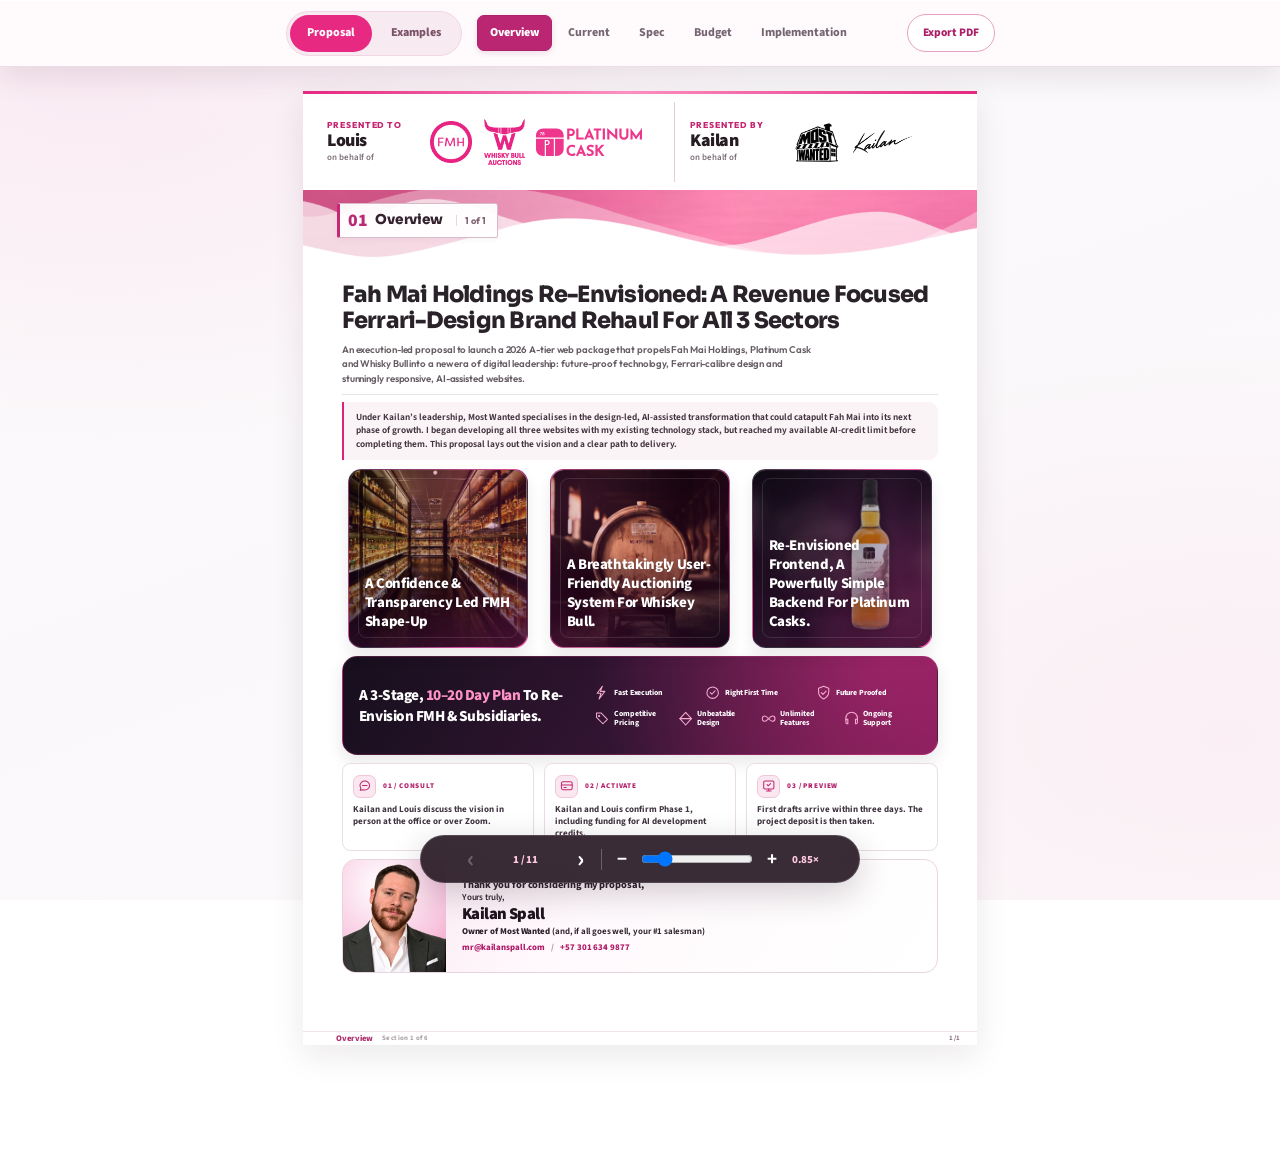
==== commit 46feb31c: "Clarify one-time vs monthly GBP pricing; restore one-line menu and arrow contrast" ====
--- a/proposals/fah-mai/index.html
+++ b/proposals/fah-mai/index.html
@@ -51,7 +51,7 @@
 .mw-black{width:74px!important;min-width:74px!important;height:68px!important;padding:5px!important;background:#0c0c0d!important}
 .mw-black img{width:62px!important;height:60px!important;max-width:62px!important;max-height:60px!important;object-fit:contain!important}
 .signature-logo{width:76px!important;height:44px!important}
-@media(max-width:650px){.identity{padding-left:20px!important;padding-right:20px!important}.client-lockups{gap:9px!important}.original-brand.brand-fmh{width:40px!important}.original-brand.brand-fmh img{width:38px!important;height:38px!important}.original-brand.brand-bull{width:46px!important}.original-brand.brand-bull img{width:43px!important;height:48px!important}.original-brand.brand-pc{width:88px!important}.original-brand.brand-pc img{width:88px!important}.identity-right{min-width:125px!important}.mw-black{width:50px!important;min-width:50px!important;height:50px!important}.mw-black img{width:42px!important;height:42px!important}.signature-logo{width:48px!important;height:28px!important}}
+
 @media print{.original-brand img,.mw-black img{print-color-adjust:exact!important;-webkit-print-color-adjust:exact!important}}
 </style>
 <style id="fahmai-rounded-editorial-v4">
@@ -146,23 +146,7 @@
 .delivery-line:nth-child(2n){background:#fff0f6!important}
 .final-ask{border-radius:19px!important;background:linear-gradient(110deg,#2a1e27,#502e42)!important}
 .final-ask h3{font-family:'Poppins',sans-serif;font-weight:800!important}
-@media(max-width:650px){
- .identity{padding:6px 17px!important;height:86px!important;min-height:86px!important;gap:5px!important}
- .client-lockups{gap:7px!important;height:67px!important}
- .client-lockups .original-brand{height:67px!important}
- .original-brand.brand-fmh{width:40px!important;min-width:40px!important}
- .original-brand.brand-fmh img{height:39px!important;width:39px!important}
- .original-brand.brand-bull{width:48px!important;min-width:48px!important}
- .original-brand.brand-bull img{height:52px!important;width:46px!important}
- .original-brand.brand-pc{width:85px!important;min-width:85px!important}
- .original-brand.brand-pc img{width:85px!important;max-width:85px!important}
- .identity-right{min-width:105px!important;height:67px!important;padding-left:5px!important}
- .presenter-label{font-size:5px!important;left:8px!important}
- .presenter-lockups{gap:4px!important}
- .mw-black{width:44px!important;min-width:44px!important;height:48px!important}
- .mw-black img{width:39px!important;height:39px!important}
- .signature-logo{width:40px!important;height:25px!important}
-}
+
 @media print{
  body{font-family:'Figtree',Arial,sans-serif!important}
  .statement,.phase,.brand-audit-row,.inkbox{print-color-adjust:exact!important;-webkit-print-color-adjust:exact!important}
@@ -217,25 +201,7 @@
 .example-copy p{margin:0;font-size:10.5px;line-height:1.44;color:#736970}
 .example-arrow{color:#e72982;font-weight:800;font-size:24px}
 .example-footer-note{font-size:10px;color:#8d7e86;margin:18px 3px 0}
-@media(max-width:650px){
- .presentation-header{height:121px!important;min-height:121px!important;padding:10px 15px 6px!important;gap:7px!important;grid-template-columns:minmax(0,1.27fr) minmax(0,1fr)!important}
- .presented-group{min-height:103px!important}
- .presented-copy{font-size:11px!important;letter-spacing:-.25px!important;line-height:1.17!important;margin-bottom:9px!important}
- .presented-to{padding-right:8px!important}
- .presentation-header .client-lockups{gap:5px!important;height:46px!important;min-height:46px!important;flex-basis:46px!important}
- .presentation-header .original-brand{height:46px!important;min-height:46px!important}
- .presentation-header .brand-fmh{width:40px!important}.presentation-header .brand-fmh img{width:37px!important;height:37px!important}
- .presentation-header .brand-bull{width:42px!important}.presentation-header .brand-bull img{width:39px!important;height:43px!important}
- .presentation-header .brand-pc{width:90px!important}.presentation-header .brand-pc img{width:87px!important;height:40px!important}
- .presentation-header .presenter-lockups{gap:6px!important;height:45px!important;min-height:45px!important}
- .presentation-header .mw-black{height:43px!important;width:43px!important;min-width:43px!important}
- .presentation-header .mw-black img{width:40px!important;height:40px!important}
- .presentation-header .signature-logo{height:28px!important;width:51px!important}
- .presentation-hairline{margin:0 15px!important}
- #overview .page-heading h1{font-size:25px!important}
- .example-grid{gap:8px!important}.example-media{height:136px!important}.example-copy{padding:9px 10px 12px!important}
- .example-copy h3{font-size:11px!important}.example-copy p{font-size:8.5px!important}
-}
+
 @media print{
  .presentation-header .client-lockups .original-brand img,
  .presentation-header .mw-black img,.presentation-header .signature-logo{print-color-adjust:exact!important;-webkit-print-color-adjust:exact!important}
@@ -259,21 +225,7 @@
 .presentation-header .mw-black{width:58px!important;min-width:58px!important;max-width:58px!important}
 .presentation-header .mw-black img{width:54px!important;height:54px!important;max-height:54px!important;max-width:54px!important;filter:brightness(0)!important}
 .presentation-header .signature-logo{width:69px!important;height:40px!important;max-width:69px!important;max-height:40px!important}
-@media(max-width:650px){
- .presentation-header{height:111px!important;min-height:111px!important;padding:6px 12px!important;gap:5px!important}
- .presentation-header .presented-group{gap:3px!important;min-height:94px!important}
- .presentation-header .presented-to{padding-right:4px!important}
- .presentation-header .presented-copy{font-size:10px!important;line-height:1.2!important;letter-spacing:-.2px!important;flex:0 0 75px!important;width:75px!important}
- .presentation-header .presented-by .presented-copy{flex:0 0 79px!important;width:79px!important}
- .presentation-header .client-lockups{gap:2px!important}
- .presentation-header .brand-fmh{width:31px!important}.presentation-header .brand-fmh img{width:30px!important;height:30px!important}
- .presentation-header .brand-bull{width:33px!important}.presentation-header .brand-bull img{width:32px!important;height:36px!important}
- .presentation-header .brand-pc{width:74px!important}.presentation-header .brand-pc img{width:72px!important;height:32px!important}
- .presentation-header .presenter-lockups{gap:4px!important}
- .presentation-header .mw-black{min-width:35px!important;width:35px!important;height:39px!important}
- .presentation-header .mw-black img{width:33px!important;height:33px!important}
- .presentation-header .signature-logo{width:42px!important;height:23px!important}
-}
+
 </style>
 
 <style id="glass-navigation-final-v9">
@@ -582,24 +534,7 @@
   color:#b91d6a!important;filter:none!important;
  }
 }
-@media screen and (max-width:650px){
- .presentation-header{
-  height:111px!important;min-height:111px!important;
-  grid-template-columns:minmax(0,1.25fr) minmax(0,.95fr)!important;
-  gap:5px!important;padding:6px 12px!important;
- }
- .presentation-header .presented-group{
-  grid-template-columns:67px minmax(0,1fr)!important;gap:3px!important;
- }
- .presentation-header .presented-to{padding-right:4px!important}
- .presentation-header .presented-by{padding-left:1px!important}
- .presentation-header .presented-copy .presentation-kicker{font-size:6.6px!important;letter-spacing:.55px!important}
- .presentation-header .presented-copy strong{font-size:14px!important;letter-spacing:-.3px!important}
- .presentation-header .presented-copy .presentation-sub{font-size:7px!important}
- .presentation-header .client-lockups{gap:2px!important;height:44px!important}
- .presentation-header .presenter-lockups{gap:4px!important;height:44px!important}
- .toolbar .pdf-btn{min-height:37px!important;padding:0 11px!important;font-size:10px!important}
-}
+
 
 /* Three brand promises: pink gradient remains dominant; images barely visible. */
 #overview .vision-card{
@@ -1259,7 +1194,7 @@
   }
 }
 </style>
-<link rel="icon" type="image/png" sizes="300x300" href="[data-uri]"><link rel="apple-touch-icon" sizes="300x300" href="brand-assets/fmh_5.png"><meta name="theme-color" content="#e72982">
+<link rel="icon" type="image/png" sizes="300x300" href="./assets/inline-b7020afcb30b5289.png"><link rel="apple-touch-icon" sizes="300x300" href="brand-assets/fmh_5.png"><meta name="theme-color" content="#e72982">
 <style id="fahmai-identical-brand-header-2026">
 /*
   The brand/presenter strip is a fixed A4 design. Mobile already shrinks
@@ -1267,108 +1202,7 @@
   re-layout or miniaturise its logos and typography at mobile breakpoints.
   This rule set mirrors the desktop A4 header only, not the app navigation.
 */
-@media screen and (max-width:800px) {
-  .sheet .identity.presentation-header {
-    box-sizing:border-box!important;
-    display:grid!important;
-    width:100%!important;
-    height:112px!important;min-height:112px!important;
-    padding:9px 29px!important;
-    grid-template-columns:minmax(0,1.25fr) minmax(0,.95fr)!important;
-    column-gap:16px!important;row-gap:14px!important;
-    align-items:center!important;
-  }
-  .sheet .presentation-header .presented-group {
-    min-height:0!important;height:100%!important;
-    display:grid!important;
-    grid-template-columns:108px minmax(0,1fr)!important;
-    align-content:center!important;align-items:center!important;
-    justify-content:initial!important;
-    gap:12px!important;
-  }
-  .sheet .presentation-header .presented-to {
-    padding:0 16px 0 0!important;
-    border-right:1px solid rgba(210,140,175,.48)!important;
-  }
-  .sheet .presentation-header .presented-by {padding:0 0 0 2px!important;}
-  .sheet .presentation-header .presented-copy,
-  .sheet .presentation-header .presented-by .presented-copy {
-    display:flex!important;flex-direction:column!important;
-    align-items:flex-start!important;justify-content:center!important;
-    width:auto!important;min-width:0!important;flex:initial!important;
-    margin:0!important;gap:3px!important;
-    font-family:'Poppins','Figtree',Arial,sans-serif!important;
-    font-size:16.2px!important;font-weight:800!important;
-    line-height:1.1!important;letter-spacing:normal!important;text-align:left!important;
-  }
-  .sheet .presentation-header .presented-copy .presentation-kicker {
-    display:block!important;margin:0!important;
-    font-size:10px!important;line-height:1.12!important;font-weight:800!important;
-    letter-spacing:1.05px!important;text-transform:uppercase!important;color:#c42570!important;
-  }
-  .sheet .presentation-header .presented-copy strong{
-    display:block!important;margin:0!important;
-    font-size:21px!important;line-height:1.04!important;
-    letter-spacing:-.6px!important;font-weight:900!important;color:#261d24!important;
-  }
-  .sheet .presentation-header .presented-copy .presentation-sub{
-    display:block!important;margin:0!important;
-    font-size:10.5px!important;line-height:1.2!important;
-    font-weight:600!important;letter-spacing:0!important;color:#7c6e78!important;
-  }
-  .sheet .presentation-header .client-lockups,
-  .sheet .presentation-header .presenter-lockups {
-    display:flex!important;align-items:center!important;
-    justify-content:flex-start!important;
-    width:auto!important;min-width:0!important;flex:initial!important;
-    height:62px!important;min-height:0!important;margin:0!important;
-  }
-  .sheet .presentation-header .client-lockups{gap:11px!important;}
-  .sheet .presentation-header .presenter-lockups{gap:14px!important;}
-  .sheet .presentation-header .client-lockups .original-brand{
-    display:flex!important;align-items:center!important;justify-content:center!important;
-    height:61px!important;min-height:61px!important;max-height:61px!important;
-    min-width:0!important;flex:0 0 auto!important;
-    padding:0!important;margin:0!important;opacity:1!important;
-  }
-  .sheet .presentation-header .original-brand.brand-fmh{width:51px!important;min-width:51px!important;}
-  .sheet .presentation-header .original-brand.brand-bull{width:52px!important;min-width:52px!important;}
-  .sheet .presentation-header .original-brand.brand-pc{width:126px!important;min-width:126px!important;}
-  .sheet .presentation-header .original-brand.brand-fmh img{
-    width:49px!important;height:49px!important;max-width:49px!important;max-height:49px!important;
-  }
-  .sheet .presentation-header .original-brand.brand-bull img{
-    width:49px!important;height:54px!important;max-width:49px!important;max-height:54px!important;
-  }
-  .sheet .presentation-header .original-brand.brand-pc img{
-    width:124px!important;height:50px!important;max-width:124px!important;max-height:50px!important;
-  }
-  .sheet .presentation-header .original-brand img {
-    display:block!important;object-fit:contain!important;object-position:center!important;
-    padding:0!important;mix-blend-mode:normal!important;margin:auto!important;
-  }
-  .sheet .presentation-header .mw-black {
-    display:flex!important;align-items:center!important;justify-content:center!important;
-    min-width:58px!important;max-width:58px!important;width:58px!important;
-    height:61px!important;
-    background:transparent!important;border:0!important;box-shadow:none!important;
-    padding:0!important;margin:0!important;
-  }
-  .sheet .presentation-header .mw-black img {
-    width:54px!important;height:54px!important;max-width:54px!important;max-height:54px!important;
-    display:block!important;object-fit:contain!important;filter:brightness(0)!important;
-    background:transparent!important;margin:0!important;
-  }
-  .sheet .presentation-header .signature-logo{
-    display:block!important;width:69px!important;height:40px!important;
-    min-width:69px!important;max-width:69px!important;max-height:40px!important;
-    object-fit:contain!important;margin:0!important;
-  }
-  .sheet .presentation-hairline{
-    height:1px!important;flex:0 0 1px!important;
-    margin:0 40px!important;background:#ece2e7!important;
-  }
-}
+
 </style>
 <style id="fahmai-storybook-style-2026">/* Screen-only storybook: two adjacent A4 sheets on desktop, one on phones. */
 @media screen {
@@ -2094,12 +1928,7 @@
 .audit-v5-measure .audit-v5-eyebrow{color:#f29fcb!important;}
 .audit-v5-measure>div{display:flex;gap:12px;justify-content:space-between;margin-top:15px;}
 .audit-v5-measure strong{display:block;font-size:12px!important;font-weight:750!important;border-bottom:1px solid #8e657f;padding-bottom:9px;flex:1;color:white!important;}
-@media screen and (max-width:800px){
-  /* The A4 reader handles page fitting; its internal layout must remain identical to desktop. */
-  #current .sheet-body.audit-v5-body,
-  #current-journeys .sheet-body.audit-v5-body,
-  #current-growth .sheet-body.audit-v5-body{padding:22px 40px 22px!important}
-}
+
 @media print {
   .audit-v5-track{display:grid!important;grid-template-columns:repeat(3,minmax(0,1fr))!important;gap:7px!important;overflow:visible!important;scroll-snap-type:none!important}
   .audit-v5-slide{min-width:0!important;max-width:none!important;width:auto!important;flex:auto!important;overflow:hidden!important}
@@ -2293,12 +2122,7 @@
 #design .design-opening h1{margin-top:0!important;}
 #current .audit-v5-observation{margin-top:17px!important;}
 #current .audit-v5-observation h1{margin-top:0!important;}
-@media screen and (max-width:800px){
-  #spec .sheet-body.specv6-body,
-  #spec-delivery .sheet-body.specv6-body{
-    padding:28px 40px 20px!important;
-  }
-}
+
 @media print{
   #spec .specv6-brand,
   #spec-delivery .specv6-capability,
@@ -2622,10 +2446,7 @@
 #budget .budgetv8-footer-notes strong{
   color:#a52b6d!important;font-weight:850!important;
 }
-@media screen and (max-width:800px){
-  /* The existing storybook scales the fixed A4 sheet. Preserve internal layout. */
-  #budget .sheet-body.budgetv8-body{padding:15px 37px 12px!important}
-}
+
 @media print {
   #budget .budgetv8-body,
   #budget .budgetv8-quotation,
@@ -3238,14 +3059,7 @@
   0%,100% { translate:0 0; opacity:.75; }
   55% { translate:5px 0; opacity:1; }
 }
-@media screen and (max-width:800px){
-  #examples .examples-continue-desktop{display:none!important;}
-  #examples .examples-continue-mobile{display:inline!important;}
-  #examples .examples-continue-chevron{
-    transform:rotate(45deg)!important;
-    animation-name:examples-next-nudge-down!important;
-  }
-}
+
 @keyframes examples-next-nudge-down{
   0%,100%{translate:0 0;opacity:.75;}
   55%{translate:0 4px;opacity:1;}
@@ -4207,6 +4021,305 @@
   html body .fm-zoom button{transition:none!important}
 }
 </style>
+<style id="fahmai-toolbar-fix-v21">
+/* Correct the legacy 56px max-height that clipped the second toolbar row.
+   Keep both rows fully visible without scrolling the toolbar internally. */
+@media screen and (max-width:800px){
+ html,html body{
+   overflow-x:clip!important;
+   overflow-y:visible!important;
+ }
+ html body .toolbar{
+   position:sticky!important;top:0!important;
+   overflow:visible!important;
+   isolation:isolate!important;
+   background:#fff!important;
+ }
+ html body .toolbar .toolbar-inner{
+   display:grid!important;
+   height:auto!important;
+   min-height:0!important;
+   max-height:none!important;
+   grid-template-columns:minmax(0,1fr) auto!important;
+   grid-template-rows:41px 41px!important;
+   align-content:center!important;
+   overflow:visible!important;
+ }
+ html body .toolbar .nav-toprow{display:contents!important}
+ html body .toolbar .view-switcher{grid-row:1!important;grid-column:1!important}
+ html body .toolbar .tool-actions{grid-row:1!important;grid-column:2!important}
+ html body .toolbar nav.tabs.proposal-sections{
+   grid-row:2!important;grid-column:1/-1!important;
+   height:41px!important;min-height:41px!important;max-height:41px!important;
+   overflow-x:auto!important;overflow-y:hidden!important;
+ }
+ html body .toolbar nav.tabs.proposal-sections button#tab-budget[aria-selected="true"]{
+   color:#aa1f67!important;-webkit-text-fill-color:#aa1f67!important;
+   background:#fcebf4!important;border-color:#efc9dd!important;
+   box-shadow:none!important;
+ }
+}
+</style>
+
+<style id="fahmai-responsive-reader-v23">
+@media screen and (max-width:1024px) {
+ html,html body{
+   width:100%!important;height:100%!important;
+   max-width:100vw!important;max-height:100dvh!important;
+   overflow:hidden!important;overscroll-behavior:none!important;
+ }
+ html body .toolbar{
+   position:fixed!important;top:0!important;left:0!important;right:0!important;
+   bottom:auto!important;width:100%!important;max-width:100vw!important;
+   z-index:1500!important;overflow:visible!important;
+ }
+ html body .toolbar .toolbar-inner{
+   display:grid!important;grid-template-columns:minmax(0,1fr) auto!important;
+   grid-template-rows:auto auto!important;gap:4px 8px!important;
+   width:100%!important;max-width:100%!important;
+   height:auto!important;max-height:none!important;min-height:0!important;
+   padding:7px clamp(7px,2vw,12px)!important;
+   overflow:visible!important;box-sizing:border-box!important;
+ }
+ html body .toolbar .nav-toprow{display:contents!important}
+ html body .toolbar .view-switcher{
+   grid-row:1!important;grid-column:1!important;
+   justify-self:start!important;min-width:0!important;max-width:100%!important;
+ }
+ html body .toolbar .tool-actions{
+   grid-row:1!important;grid-column:2!important;
+   justify-self:end!important;min-width:0!important;width:auto!important;
+ }
+ html body .toolbar nav.tabs.proposal-sections{
+   grid-row:2!important;grid-column:1/-1!important;
+   display:flex!important;width:100%!important;max-width:100%!important;
+   height:39px!important;min-height:39px!important;max-height:39px!important;
+   margin:0!important;gap:4px!important;white-space:nowrap!important;
+   overflow-x:auto!important;overflow-y:hidden!important;
+   scrollbar-width:none!important;-webkit-overflow-scrolling:touch!important;
+ }
+ html body .toolbar nav.tabs.proposal-sections::-webkit-scrollbar{display:none!important}
+ html body .toolbar nav.tabs.proposal-sections button.tab{
+   flex:0 0 auto!important;min-height:34px!important;height:34px!important;
+   padding:0 10px!important;white-space:nowrap!important;
+ }
+ html body .viewport[data-reading-mode="paged"]{
+   position:fixed!important;
+   top:var(--fm-mobile-toolbar-height,94px)!important;
+   bottom:var(--fm-mobile-rail-height,82px)!important;
+   left:0!important;right:0!important;
+   box-sizing:border-box!important;display:flex!important;
+   flex-direction:row!important;align-items:flex-start!important;
+   justify-content:flex-start!important;
+   width:100%!important;height:auto!important;max-width:100vw!important;
+   min-height:0!important;max-height:none!important;
+   margin:0!important;padding:8px!important;
+   overflow:auto!important;overscroll-behavior:contain!important;
+   -webkit-overflow-scrolling:touch!important;
+   background:#faf7fa!important;
+   scroll-snap-type:none!important;
+ }
+ html body .viewport[data-reading-mode="paged"] > .sheet,
+ html body .viewport[data-reading-mode="paged"] > .sheet:not(.is-active){
+   display:none!important;
+ }
+ html body .viewport[data-reading-mode="paged"] > .sheet.is-active{
+   display:flex!important;flex-direction:column!important;flex-shrink:0!important;
+   position:relative!important;
+   width:210mm!important;min-width:210mm!important;max-width:210mm!important;
+   height:297mm!important;min-height:297mm!important;max-height:297mm!important;
+   margin:auto!important;padding:0!important;
+   overflow:hidden!important;
+   box-sizing:border-box!important;
+   scroll-snap-align:none!important;
+   border-radius:2px!important;
+ }
+ html body .viewport[data-reading-mode="paged"] > .sheet .sheet-body{
+   flex:1 1 auto!important;min-height:0!important;
+ }
+ html body .viewport[data-reading-mode="paged"] > .chapter-divider{display:none!important}
+ html body .fm-zoom{
+   position:fixed!important;z-index:1600!important;top:auto!important;
+   left:50%!important;right:auto!important;
+   bottom:calc(8px + env(safe-area-inset-bottom,0px))!important;
+   transform:translateX(-50%)!important;
+   width:min(364px,calc(100vw - 16px))!important;
+   max-width:calc(100vw - 16px)!important;
+   height:56px!important;min-height:56px!important;
+   padding:6px!important;gap:5px!important;
+   overflow:hidden!important;
+ }
+ html body .fm-zoom button{touch-action:manipulation!important}
+ html body .fm-zoom .fm-story-prev,
+ html body .fm-zoom .fm-story-next{
+   flex:0 0 36px!important;width:36px!important;min-width:36px!important;
+   height:38px!important;min-height:38px!important;
+ }
+ html body .fm-zoom .fm-story-counter{min-width:52px!important}
+ html body .fm-zoom .fm-zoom-minus,
+ html body .fm-zoom .fm-zoom-plus{
+   flex:0 0 28px!important;width:28px!important;min-width:28px!important;
+ }
+ html body .fm-zoom .fm-zoom-fit{
+   flex:0 0 34px!important;width:34px!important;min-width:34px!important;
+ }
+ html body .ps-v22-dialog{
+   position:fixed!important;inset:0!important;
+   width:100vw!important;height:100dvh!important;
+ }
+}
+@media screen and (max-width:360px){
+ html body .toolbar .toolbar-inner{gap:3px 5px!important;padding:5px 6px!important}
+ html body .toolbar .view-switch{font-size:10px!important;padding:0 7px!important}
+ html body .toolbar .pdf-btn{font-size:9px!important;padding:0 7px!important}
+ html body .toolbar nav.tabs.proposal-sections button.tab{font-size:11px!important;padding:0 8px!important}
+ html body .fm-zoom{gap:3px!important;padding:5px!important}
+}
+@media screen and (max-height:550px) and (max-width:1024px){
+ html body .toolbar .toolbar-inner{padding-top:3px!important;padding-bottom:3px!important}
+ html body .viewport[data-reading-mode="paged"]{padding:4px!important}
+}
+@media print{
+ html body .viewport[data-reading-mode="paged"]{position:static!important}
+ html body .viewport[data-reading-mode="paged"] > .sheet,
+ html body .viewport[data-reading-mode="paged"] > .sheet:not(.is-active){
+   display:flex!important;zoom:1!important;width:210mm!important;
+   height:297mm!important;min-height:297mm!important;overflow:hidden!important;
+ }
+}
+</style>
+
+<style id="fahmai-fixed-paper-geometry-v25">
+/* The A4 paper never has an alternate mobile layout. Browser viewport
+   changes ONLY the paper zoom and the reader controls around it. */
+@media screen,print {
+ #examples > footer.sheet-footer,
+ #examples-client > footer.sheet-footer{
+   box-sizing:border-box!important;
+   min-height:52px!important;
+   height:52px!important;
+   flex:0 0 52px!important;
+   overflow:visible!important;
+ }
+ #examples > footer.sheet-footer .chapter-footer-label,
+ #examples-client > footer.sheet-footer .chapter-footer-label {
+   box-sizing:border-box!important;
+   min-height:0!important;
+   max-height:52px!important;
+   height:100%!important;
+   align-items:center!important;
+ }
+}
+</style>
+
+<style id="fahmai-one-row-nav-and-pricing-v26">
+@media screen {
+  /* Explicit colours for both arrow states; avoid white-on-white inherited hover. */
+  html body .fm-zoom .fm-story-next:not(:disabled):hover,
+  html body .fm-zoom .fm-story-next:not(:disabled):focus-visible{
+    color:#fff!important;-webkit-text-fill-color:#fff!important;
+    background:#a71e66!important;border-color:#a71e66!important;
+  }
+  html body .fm-zoom .fm-story-prev:not(:disabled):hover,
+  html body .fm-zoom .fm-story-prev:not(:disabled):focus-visible{
+    color:#3a2031!important;-webkit-text-fill-color:#3a2031!important;
+    background:#f1dbe7!important;border-color:#ecd0df!important;
+  }
+  html body .fm-zoom .fm-zoom-minus:not(:disabled):hover,
+  html body .fm-zoom .fm-zoom-plus:not(:disabled):hover,
+  html body .fm-zoom .fm-zoom-fit:not(:disabled):hover{
+    background:#f4e1ec!important;color:#42263a!important;
+    -webkit-text-fill-color:#42263a!important;
+  }
+}
+@media screen and (max-width:1024px){
+  html body .toolbar{
+    position:fixed!important;top:0!important;left:0!important;right:0!important;
+    z-index:1500!important;
+  }
+  html body .toolbar .toolbar-inner{
+    display:flex!important;flex-flow:row nowrap!important;
+    align-items:center!important;justify-content:space-between!important;
+    width:100%!important;max-width:100%!important;
+    box-sizing:border-box!important;
+    height:52px!important;min-height:52px!important;max-height:52px!important;
+    padding:0 8px!important;margin:0!important;
+    gap:5px!important;overflow:visible!important;
+  }
+  html body .toolbar .nav-toprow{display:contents!important}
+  html body .toolbar .view-switcher{
+    order:0!important;grid-row:auto!important;grid-column:auto!important;
+    display:inline-flex!important;align-items:center!important;
+    flex:0 0 auto!important;width:auto!important;max-width:none!important;
+    min-width:0!important;min-height:0!important;
+    gap:0!important;padding:2px!important;margin:0!important;
+    white-space:nowrap!important;
+  }
+  html body .toolbar .view-switch{
+    display:inline-flex!important;justify-content:center!important;align-items:center!important;
+    flex:0 0 auto!important;height:32px!important;min-height:32px!important;
+    font:750 10px/1 "Source Sans 3",sans-serif!important;
+    padding:0 9px!important;margin:0!important;
+    white-space:nowrap!important;
+  }
+  html body .toolbar nav.tabs.proposal-sections{
+    order:1!important;grid-row:auto!important;grid-column:auto!important;
+    display:flex!important;flex:1 1 auto!important;
+    width:auto!important;min-width:0!important;max-width:none!important;
+    height:38px!important;min-height:38px!important;max-height:38px!important;
+    align-items:center!important;justify-content:flex-start!important;
+    flex-flow:row nowrap!important;flex-wrap:nowrap!important;
+    gap:2px!important;padding:1px 0!important;margin:0!important;
+    overflow-x:auto!important;overflow-y:hidden!important;
+    scroll-snap-type:none!important;scrollbar-width:none!important;
+    overscroll-behavior-x:contain!important;-webkit-overflow-scrolling:touch!important;
+    white-space:nowrap!important;
+  }
+  html body .toolbar nav.tabs.proposal-sections[hidden]{display:none!important}
+  html body .toolbar nav.tabs.proposal-sections button.tab,
+  html body .toolbar nav.tabs.proposal-sections button#tab-proposed{
+    flex:0 0 auto!important;
+    height:32px!important;min-height:32px!important;
+    padding:0 7px!important;margin:0!important;
+    font:750 10px/1 "Source Sans 3",sans-serif!important;
+    letter-spacing:0!important;
+    white-space:nowrap!important;border-radius:8px!important;
+  }
+  html body .toolbar .tool-actions{
+    order:2!important;grid-row:auto!important;grid-column:auto!important;
+    display:flex!important;flex:0 0 auto!important;
+    justify-self:auto!important;align-items:center!important;
+    width:auto!important;min-width:0!important;
+    padding:0!important;margin:0!important;
+  }
+  html body .toolbar .pdf-btn{
+    flex:0 0 auto!important;
+    height:34px!important;min-height:34px!important;
+    font:750 10px/1 "Source Sans 3",sans-serif!important;
+    padding:0 9px!important;margin:0!important;
+    white-space:nowrap!important;border-radius:10px!important;
+  }
+  /* The document reader measures the actual menu height; its page layout stays untouched. */
+}
+@media screen and (max-width:540px){
+  html body .toolbar .toolbar-inner{gap:3px!important;padding:0 5px!important}
+  html body .toolbar .view-switch{font-size:9px!important;padding:0 6px!important}
+  html body .toolbar nav.tabs.proposal-sections button.tab,
+  html body .toolbar nav.tabs.proposal-sections button#tab-proposed{
+    font-size:9px!important;padding:0 5px!important;
+  }
+  html body .toolbar .pdf-btn{font-size:9px!important;padding:0 6px!important}
+}
+@media screen and (max-width:360px){
+  html body .toolbar .toolbar-inner{gap:2px!important;padding:0 4px!important}
+  html body .toolbar .view-switch{font-size:8px!important;padding:0 4px!important}
+  html body .toolbar nav.tabs.proposal-sections button.tab,
+  html body .toolbar nav.tabs.proposal-sections button#tab-proposed{
+    font-size:8px!important;padding:0 4px!important;
+  }
+  html body .toolbar .pdf-btn{font-size:8px!important;padding:0 5px!important}
+}
+</style>
 </head><body>
 <div class="toolbar"><div class="toolbar-inner">
  <div class="nav-toprow">
@@ -4229,7 +4342,7 @@
 <div class="identity presentation-header">
 <section aria-label="Presented to Louis on behalf of" class="presented-group presented-to">
 <h2 class="presented-copy"><span class="presentation-kicker">Presented to</span><strong>Louis</strong><span class="presentation-sub">on behalf of</span></h2>
-<div class="client-lockups"><a class="original-brand brand-fmh" href="https://fahmaiholdings.com/" rel="noopener" target="_blank"><img alt="Fah Mai Holdings official brandmark" src="[data-uri]"/></a><a class="original-brand brand-bull" href="https://www.whiskybull.com/" rel="noopener" target="_blank"><img alt="Whisky Bull Auctions official logo" src="./assets/inline-d81074bb4b91e00eb8.png"/></a><a class="original-brand brand-pc" href="https://www.platinumcask.com/" rel="noopener" target="_blank"><img alt="" onerror="this.remove()" onload="this.nextElementSibling.hidden=true" src="[data-uri]"/><span class="brand-fallback">Platinum Cask</span></a></div>
+<div class="client-lockups"><a class="original-brand brand-fmh" href="https://fahmaiholdings.com/" rel="noopener" target="_blank"><img alt="Fah Mai Holdings official brandmark" src="./assets/inline-b7020afcb30b5289.png"/></a><a class="original-brand brand-bull" href="https://www.whiskybull.com/" rel="noopener" target="_blank"><img alt="Whisky Bull Auctions official logo" src="./assets/inline-d81074bb4b91e00eb8.png"/></a><a class="original-brand brand-pc" href="https://www.platinumcask.com/" rel="noopener" target="_blank"><img alt="" onerror="this.remove()" onload="this.nextElementSibling.hidden=true" src="./assets/inline-156daab18b0c1c55.svg"/><span class="brand-fallback">Platinum Cask</span></a></div>
 </section>
 <section aria-label="Presented by Kailan on behalf of" class="presented-group presented-by">
 <h2 class="presented-copy"><span class="presentation-kicker">Presented by</span><strong>Kailan</strong><span class="presentation-sub">on behalf of</span></h2>
@@ -4272,11 +4385,11 @@
 <div class="identity presentation-header">
  <section class="presented-group presented-to" aria-label="Presented to Louis on behalf of">
   <h2 class="presented-copy"><span class="presentation-kicker">Presented to</span><strong>Louis</strong><span class="presentation-sub">on behalf of</span></h2>
-  <div class="client-lockups"><a class="original-brand brand-fmh" href="https://fahmaiholdings.com/" rel="noopener" target="_blank"><img alt="Fah Mai Holdings official brandmark" src="[data-uri]"/></a><a class="original-brand brand-bull" href="https://www.whiskybull.com/" rel="noopener" target="_blank"><img alt="Whisky Bull Auctions official logo" src="./assets/inline-d81074bb4b91e00eb8.png"/></a><a class="original-brand brand-pc" href="https://www.platinumcask.com/" rel="noopener" target="_blank"><img alt="" onerror="this.remove()" onload="this.nextElementSibling.hidden=true" src="[data-uri]"/><span class="brand-fallback">Platinum Cask</span></a></div>
+  <div class="client-lockups"><a class="original-brand brand-fmh" href="https://fahmaiholdings.com/" rel="noopener" target="_blank"><img alt="Fah Mai Holdings official brandmark" src="./assets/inline-b7020afcb30b5289.png" loading="lazy" decoding="async" /></a><a class="original-brand brand-bull" href="https://www.whiskybull.com/" rel="noopener" target="_blank"><img alt="Whisky Bull Auctions official logo" src="./assets/inline-d81074bb4b91e00eb8.png" loading="lazy" decoding="async" /></a><a class="original-brand brand-pc" href="https://www.platinumcask.com/" rel="noopener" target="_blank"><img alt="" onerror="this.remove()" onload="this.nextElementSibling.hidden=true" src="./assets/inline-156daab18b0c1c55.svg" loading="lazy" decoding="async" /><span class="brand-fallback">Platinum Cask</span></a></div>
  </section>
  <section class="presented-group presented-by" aria-label="Presented by Kailan on behalf of">
   <h2 class="presented-copy"><span class="presentation-kicker">Presented by</span><strong>Kailan</strong><span class="presentation-sub">on behalf of</span></h2>
-  <div class="presenter-lockups"><span class="mw-black"><img alt="Most Wanted official white logo" src="./assets/inline-59afd0ed62609ba022.webp"/></span><span aria-label="Kailan signature" class="signature-logo" role="img"></span></div>
+  <div class="presenter-lockups"><span class="mw-black"><img alt="Most Wanted official white logo" src="./assets/inline-59afd0ed62609ba022.webp" loading="lazy" decoding="async" /></span><span aria-label="Kailan signature" class="signature-logo" role="img"></span></div>
  </section>
  </div><div class="presentation-hairline"></div>
 <div class="waveblock" aria-hidden="true"></div>
@@ -4352,11 +4465,11 @@
 <div class="identity presentation-header">
  <section class="presented-group presented-to" aria-label="Presented to Louis on behalf of">
   <h2 class="presented-copy"><span class="presentation-kicker">Presented to</span><strong>Louis</strong><span class="presentation-sub">on behalf of</span></h2>
-  <div class="client-lockups"><a class="original-brand brand-fmh" href="https://fahmaiholdings.com/" rel="noopener" target="_blank"><img alt="Fah Mai Holdings official brandmark" src="[data-uri]"/></a><a class="original-brand brand-bull" href="https://www.whiskybull.com/" rel="noopener" target="_blank"><img alt="Whisky Bull Auctions official logo" src="./assets/inline-d81074bb4b91e00eb8.png"/></a><a class="original-brand brand-pc" href="https://www.platinumcask.com/" rel="noopener" target="_blank"><img alt="" onerror="this.remove()" onload="this.nextElementSibling.hidden=true" src="[data-uri]"/><span class="brand-fallback">Platinum Cask</span></a></div>
+  <div class="client-lockups"><a class="original-brand brand-fmh" href="https://fahmaiholdings.com/" rel="noopener" target="_blank"><img alt="Fah Mai Holdings official brandmark" src="./assets/inline-b7020afcb30b5289.png" loading="lazy" decoding="async" /></a><a class="original-brand brand-bull" href="https://www.whiskybull.com/" rel="noopener" target="_blank"><img alt="Whisky Bull Auctions official logo" src="./assets/inline-d81074bb4b91e00eb8.png" loading="lazy" decoding="async" /></a><a class="original-brand brand-pc" href="https://www.platinumcask.com/" rel="noopener" target="_blank"><img alt="" onerror="this.remove()" onload="this.nextElementSibling.hidden=true" src="./assets/inline-156daab18b0c1c55.svg" loading="lazy" decoding="async" /><span class="brand-fallback">Platinum Cask</span></a></div>
  </section>
  <section class="presented-group presented-by" aria-label="Presented by Kailan on behalf of">
   <h2 class="presented-copy"><span class="presentation-kicker">Presented by</span><strong>Kailan</strong><span class="presentation-sub">on behalf of</span></h2>
-  <div class="presenter-lockups"><span class="mw-black"><img alt="Most Wanted official white logo" src="./assets/inline-59afd0ed62609ba022.webp"/></span><span aria-label="Kailan signature" class="signature-logo" role="img"></span></div>
+  <div class="presenter-lockups"><span class="mw-black"><img alt="Most Wanted official white logo" src="./assets/inline-59afd0ed62609ba022.webp" loading="lazy" decoding="async" /></span><span aria-label="Kailan signature" class="signature-logo" role="img"></span></div>
  </section>
  </div><div class="presentation-hairline"></div>
 <div class="waveblock" aria-hidden="true"></div>
@@ -4418,11 +4531,11 @@
 <div class="identity presentation-header">
  <section class="presented-group presented-to" aria-label="Presented to Louis on behalf of">
   <h2 class="presented-copy"><span class="presentation-kicker">Presented to</span><strong>Louis</strong><span class="presentation-sub">on behalf of</span></h2>
-  <div class="client-lockups"><a class="original-brand brand-fmh" href="https://fahmaiholdings.com/" rel="noopener" target="_blank"><img alt="Fah Mai Holdings official brandmark" src="[data-uri]"/></a><a class="original-brand brand-bull" href="https://www.whiskybull.com/" rel="noopener" target="_blank"><img alt="Whisky Bull Auctions official logo" src="./assets/inline-d81074bb4b91e00eb8.png"/></a><a class="original-brand brand-pc" href="https://www.platinumcask.com/" rel="noopener" target="_blank"><img alt="" onerror="this.remove()" onload="this.nextElementSibling.hidden=true" src="[data-uri]"/><span class="brand-fallback">Platinum Cask</span></a></div>
+  <div class="client-lockups"><a class="original-brand brand-fmh" href="https://fahmaiholdings.com/" rel="noopener" target="_blank"><img alt="Fah Mai Holdings official brandmark" src="./assets/inline-b7020afcb30b5289.png" loading="lazy" decoding="async" /></a><a class="original-brand brand-bull" href="https://www.whiskybull.com/" rel="noopener" target="_blank"><img alt="Whisky Bull Auctions official logo" src="./assets/inline-d81074bb4b91e00eb8.png" loading="lazy" decoding="async" /></a><a class="original-brand brand-pc" href="https://www.platinumcask.com/" rel="noopener" target="_blank"><img alt="" onerror="this.remove()" onload="this.nextElementSibling.hidden=true" src="./assets/inline-156daab18b0c1c55.svg" loading="lazy" decoding="async" /><span class="brand-fallback">Platinum Cask</span></a></div>
  </section>
  <section class="presented-group presented-by" aria-label="Presented by Kailan on behalf of">
   <h2 class="presented-copy"><span class="presentation-kicker">Presented by</span><strong>Kailan</strong><span class="presentation-sub">on behalf of</span></h2>
-  <div class="presenter-lockups"><span class="mw-black"><img alt="Most Wanted official white logo" src="./assets/inline-59afd0ed62609ba022.webp"/></span><span aria-label="Kailan signature" class="signature-logo" role="img"></span></div>
+  <div class="presenter-lockups"><span class="mw-black"><img alt="Most Wanted official white logo" src="./assets/inline-59afd0ed62609ba022.webp" loading="lazy" decoding="async" /></span><span aria-label="Kailan signature" class="signature-logo" role="img"></span></div>
  </section>
  </div><div class="presentation-hairline"></div>
 <div class="waveblock" aria-hidden="true"></div>
@@ -4463,11 +4576,11 @@
 <div class="identity presentation-header">
  <section class="presented-group presented-to" aria-label="Presented to Louis on behalf of">
   <h2 class="presented-copy"><span class="presentation-kicker">Presented to</span><strong>Louis</strong><span class="presentation-sub">on behalf of</span></h2>
-  <div class="client-lockups"><a class="original-brand brand-fmh" href="https://fahmaiholdings.com/" rel="noopener" target="_blank"><img alt="Fah Mai Holdings official brandmark" src="[data-uri]"/></a><a class="original-brand brand-bull" href="https://www.whiskybull.com/" rel="noopener" target="_blank"><img alt="Whisky Bull Auctions official logo" src="./assets/inline-d81074bb4b91e00eb8.png"/></a><a class="original-brand brand-pc" href="https://www.platinumcask.com/" rel="noopener" target="_blank"><img alt="" onerror="this.remove()" onload="this.nextElementSibling.hidden=true" src="[data-uri]"/><span class="brand-fallback">Platinum Cask</span></a></div>
+  <div class="client-lockups"><a class="original-brand brand-fmh" href="https://fahmaiholdings.com/" rel="noopener" target="_blank"><img alt="Fah Mai Holdings official brandmark" src="./assets/inline-b7020afcb30b5289.png" loading="lazy" decoding="async" /></a><a class="original-brand brand-bull" href="https://www.whiskybull.com/" rel="noopener" target="_blank"><img alt="Whisky Bull Auctions official logo" src="./assets/inline-d81074bb4b91e00eb8.png" loading="lazy" decoding="async" /></a><a class="original-brand brand-pc" href="https://www.platinumcask.com/" rel="noopener" target="_blank"><img alt="" onerror="this.remove()" onload="this.nextElementSibling.hidden=true" src="./assets/inline-156daab18b0c1c55.svg" loading="lazy" decoding="async" /><span class="brand-fallback">Platinum Cask</span></a></div>
  </section>
  <section class="presented-group presented-by" aria-label="Presented by Kailan on behalf of">
   <h2 class="presented-copy"><span class="presentation-kicker">Presented by</span><strong>Kailan</strong><span class="presentation-sub">on behalf of</span></h2>
-  <div class="presenter-lockups"><span class="mw-black"><img alt="Most Wanted official white logo" src="./assets/inline-59afd0ed62609ba022.webp"/></span><span aria-label="Kailan signature" class="signature-logo" role="img"></span></div>
+  <div class="presenter-lockups"><span class="mw-black"><img alt="Most Wanted official white logo" src="./assets/inline-59afd0ed62609ba022.webp" loading="lazy" decoding="async" /></span><span aria-label="Kailan signature" class="signature-logo" role="img"></span></div>
  </section>
  </div><div class="presentation-hairline"></div>
 <div class="waveblock" aria-hidden="true"></div>
@@ -4533,11 +4646,11 @@
 <div class="identity presentation-header">
  <section class="presented-group presented-to" aria-label="Presented to Louis on behalf of">
   <h2 class="presented-copy"><span class="presentation-kicker">Presented to</span><strong>Louis</strong><span class="presentation-sub">on behalf of</span></h2>
-  <div class="client-lockups"><a class="original-brand brand-fmh" href="https://fahmaiholdings.com/" rel="noopener" target="_blank"><img alt="Fah Mai Holdings official brandmark" src="[data-uri]"/></a><a class="original-brand brand-bull" href="https://www.whiskybull.com/" rel="noopener" target="_blank"><img alt="Whisky Bull Auctions official logo" src="./assets/inline-d81074bb4b91e00eb8.png"/></a><a class="original-brand brand-pc" href="https://www.platinumcask.com/" rel="noopener" target="_blank"><img alt="" onerror="this.remove()" onload="this.nextElementSibling.hidden=true" src="[data-uri]"/><span class="brand-fallback">Platinum Cask</span></a></div>
+  <div class="client-lockups"><a class="original-brand brand-fmh" href="https://fahmaiholdings.com/" rel="noopener" target="_blank"><img alt="Fah Mai Holdings official brandmark" src="./assets/inline-b7020afcb30b5289.png" loading="lazy" decoding="async" /></a><a class="original-brand brand-bull" href="https://www.whiskybull.com/" rel="noopener" target="_blank"><img alt="Whisky Bull Auctions official logo" src="./assets/inline-d81074bb4b91e00eb8.png" loading="lazy" decoding="async" /></a><a class="original-brand brand-pc" href="https://www.platinumcask.com/" rel="noopener" target="_blank"><img alt="" onerror="this.remove()" onload="this.nextElementSibling.hidden=true" src="./assets/inline-156daab18b0c1c55.svg" loading="lazy" decoding="async" /><span class="brand-fallback">Platinum Cask</span></a></div>
  </section>
  <section class="presented-group presented-by" aria-label="Presented by Kailan on behalf of">
   <h2 class="presented-copy"><span class="presentation-kicker">Presented by</span><strong>Kailan</strong><span class="presentation-sub">on behalf of</span></h2>
-  <div class="presenter-lockups"><span class="mw-black"><img alt="Most Wanted official white logo" src="./assets/inline-59afd0ed62609ba022.webp"/></span><span aria-label="Kailan signature" class="signature-logo" role="img"></span></div>
+  <div class="presenter-lockups"><span class="mw-black"><img alt="Most Wanted official white logo" src="./assets/inline-59afd0ed62609ba022.webp" loading="lazy" decoding="async" /></span><span aria-label="Kailan signature" class="signature-logo" role="img"></span></div>
  </section>
  </div><div class="presentation-hairline"></div>
 <div class="waveblock" aria-hidden="true"></div>
@@ -4549,12 +4662,12 @@
   <div class="specv6-stack">
     <div class="specv6-stack-title">A practical full-stack foundation</div>
     <div class="specv6-technologies" aria-label="Example full-stack technologies">
-      <span><img data-tech-logo="react" alt="" src="[data-uri]"/>React</span>
-      <span><img data-tech-logo="nextdotjs" alt="" src="[data-uri]"/>Next.js</span>
-      <span><img data-tech-logo="typescript" alt="" src="[data-uri]"/>TypeScript</span>
-      <span><img data-tech-logo="nodedotjs" alt="" src="[data-uri]"/>Node.js</span>
-      <span><img data-tech-logo="python" alt="" src="[data-uri]"/>Python</span>
-      <span><img data-tech-logo="postgresql" alt="" src="[data-uri]"/>PostgreSQL</span>
+      <span><img data-tech-logo="react" alt="" src="./assets/inline-37c8c23bc6ea999a.svg" loading="lazy" decoding="async" />React</span>
+      <span><img data-tech-logo="nextdotjs" alt="" src="./assets/inline-1d806f2ddfe4eb95.svg" loading="lazy" decoding="async" />Next.js</span>
+      <span><img data-tech-logo="typescript" alt="" src="./assets/inline-662b9b049a06df06.svg" loading="lazy" decoding="async" />TypeScript</span>
+      <span><img data-tech-logo="nodedotjs" alt="" src="./assets/inline-8d6c7b159635393d.svg" loading="lazy" decoding="async" />Node.js</span>
+      <span><img data-tech-logo="python" alt="" src="./assets/inline-85f1bb62ecd0d978.svg" loading="lazy" decoding="async" />Python</span>
+      <span><img data-tech-logo="postgresql" alt="" src="./assets/inline-bc45b1c56d0b1501.svg" loading="lazy" decoding="async" />PostgreSQL</span>
     </div>
   </div>
   <div class="specv6-capabilities">
@@ -4598,11 +4711,11 @@
 <div class="identity presentation-header">
  <section class="presented-group presented-to" aria-label="Presented to Louis on behalf of">
   <h2 class="presented-copy"><span class="presentation-kicker">Presented to</span><strong>Louis</strong><span class="presentation-sub">on behalf of</span></h2>
-  <div class="client-lockups"><a class="original-brand brand-fmh" href="https://fahmaiholdings.com/" rel="noopener" target="_blank"><img alt="Fah Mai Holdings official brandmark" src="[data-uri]"/></a><a class="original-brand brand-bull" href="https://www.whiskybull.com/" rel="noopener" target="_blank"><img alt="Whisky Bull Auctions official logo" src="./assets/inline-d81074bb4b91e00eb8.png"/></a><a class="original-brand brand-pc" href="https://www.platinumcask.com/" rel="noopener" target="_blank"><img alt="" onerror="this.remove()" onload="this.nextElementSibling.hidden=true" src="[data-uri]"/><span class="brand-fallback">Platinum Cask</span></a></div>
+  <div class="client-lockups"><a class="original-brand brand-fmh" href="https://fahmaiholdings.com/" rel="noopener" target="_blank"><img alt="Fah Mai Holdings official brandmark" src="./assets/inline-b7020afcb30b5289.png" loading="lazy" decoding="async" /></a><a class="original-brand brand-bull" href="https://www.whiskybull.com/" rel="noopener" target="_blank"><img alt="Whisky Bull Auctions official logo" src="./assets/inline-d81074bb4b91e00eb8.png" loading="lazy" decoding="async" /></a><a class="original-brand brand-pc" href="https://www.platinumcask.com/" rel="noopener" target="_blank"><img alt="" onerror="this.remove()" onload="this.nextElementSibling.hidden=true" src="./assets/inline-156daab18b0c1c55.svg" loading="lazy" decoding="async" /><span class="brand-fallback">Platinum Cask</span></a></div>
  </section>
  <section class="presented-group presented-by" aria-label="Presented by Kailan on behalf of">
   <h2 class="presented-copy"><span class="presentation-kicker">Presented by</span><strong>Kailan</strong><span class="presentation-sub">on behalf of</span></h2>
-  <div class="presenter-lockups"><span class="mw-black"><img alt="Most Wanted official white logo" src="./assets/inline-59afd0ed62609ba022.webp"/></span><span aria-label="Kailan signature" class="signature-logo" role="img"></span></div>
+  <div class="presenter-lockups"><span class="mw-black"><img alt="Most Wanted official white logo" src="./assets/inline-59afd0ed62609ba022.webp" loading="lazy" decoding="async" /></span><span aria-label="Kailan signature" class="signature-logo" role="img"></span></div>
  </section>
  </div><div class="presentation-hairline"></div>
 <div class="waveblock" aria-hidden="true"></div>
@@ -4627,9 +4740,9 @@
 </section>
 <section class="budgetv8-benchmark" aria-label="Itemised development valuation in GBP">
 <div class="budgetv8-section-heading"><h2>What the development includes</h2><span>Individual standard values in GBP</span></div>
-<div class="budgetv8-rate-tables">
-<table aria-label="Website and search setup item prices">
-<thead><tr><th>Website and search setup</th><th>GBP</th></tr></thead>
+<div class="budgetv8-rate-tables" aria-label="Separate one-time and monthly costs">
+<table aria-label="One-time development cost breakdown" data-cost-type="one-time">
+<thead><tr><th scope="col">One-time development</th><th scope="col">GBP</th></tr></thead>
 <tbody>
 <tr><td>Fah Mai Holdings website</td><td>£1,500</td></tr>
 <tr><td>Whisky Bull website</td><td>£1,500</td></tr>
@@ -4637,20 +4750,23 @@
 <tr><td>Fah Mai SEO / AI SEO setup</td><td>£750</td></tr>
 <tr><td>Whisky Bull SEO / AI SEO setup</td><td>£750</td></tr>
 <tr><td>Platinum Cask SEO / AI SEO setup</td><td>£750</td></tr>
-<tr class="budgetv8-rate-total"><td>Websites and search subtotal</td><td>£6,750</td></tr>
-</tbody></table>
-<table aria-label="Custom system and ongoing service pricing">
-<thead><tr><th>Backend and ongoing services</th><th>GBP</th></tr></thead>
-<tbody>
 <tr><td>Custom backend, CRM and integrations</td><td>£1,875</td></tr>
 <tr class="budgetv8-rate-total"><td>Standard development total</td><td>£8,625</td></tr>
-<tr><td>Hosting and maintenance — each brand</td><td>£75/mo</td></tr>
-<tr><td>Ongoing SEO / AI SEO — each brand</td><td>£75/mo</td></tr>
+</tbody></table>
+<table aria-label="Ongoing monthly service cost breakdown" data-cost-type="monthly">
+<thead><tr><th scope="col">Monthly ongoing services</th><th scope="col">GBP</th></tr></thead>
+<tbody>
+<tr><td>Fah Mai hosting and maintenance</td><td>£75/mo</td></tr>
+<tr><td>Whisky Bull hosting and maintenance</td><td>£75/mo</td></tr>
+<tr><td>Platinum Cask hosting and maintenance</td><td>£75/mo</td></tr>
+<tr><td>Fah Mai ongoing SEO / AI SEO</td><td>£75/mo</td></tr>
+<tr><td>Whisky Bull ongoing SEO / AI SEO</td><td>£75/mo</td></tr>
+<tr><td>Platinum Cask ongoing SEO / AI SEO</td><td>£75/mo</td></tr>
 <tr><td>Backend maintenance and support</td><td>£150/mo</td></tr>
-<tr class="budgetv8-rate-total"><td>Standard monthly service total</td><td>£600/mo</td></tr>
+<tr class="budgetv8-rate-total"><td>Standard monthly total</td><td>£600/mo</td></tr>
 </tbody></table>
 </div>
-<div class="budgetv8-comparison"><span><b>One-time standard value</b><strong>£8,625</strong></span><span><b>One-time partnership quote</b><strong>£5,750</strong></span></div>
+<div class="budgetv8-comparison"><span><b>Your one-time development quote</b><strong>£5,750</strong></span><span><b>Your ongoing monthly quote</b><strong>£400/mo</strong></span></div>
 <p class="budgetv8-fx">These are quoted GBP commercial values, not live foreign-exchange conversions. Item prices are standard standalone valuations; the complete package is offered at the discounted total.</p>
 </section>
 <section class="budgetv8-seo" aria-label="International SEO and AI-search strategy">
@@ -4688,11 +4804,11 @@
 <div class="identity presentation-header">
  <section class="presented-group presented-to" aria-label="Presented to Louis on behalf of">
   <h2 class="presented-copy"><span class="presentation-kicker">Presented to</span><strong>Louis</strong><span class="presentation-sub">on behalf of</span></h2>
-  <div class="client-lockups"><a class="original-brand brand-fmh" href="https://fahmaiholdings.com/" rel="noopener" target="_blank"><img alt="Fah Mai Holdings official brandmark" src="[data-uri]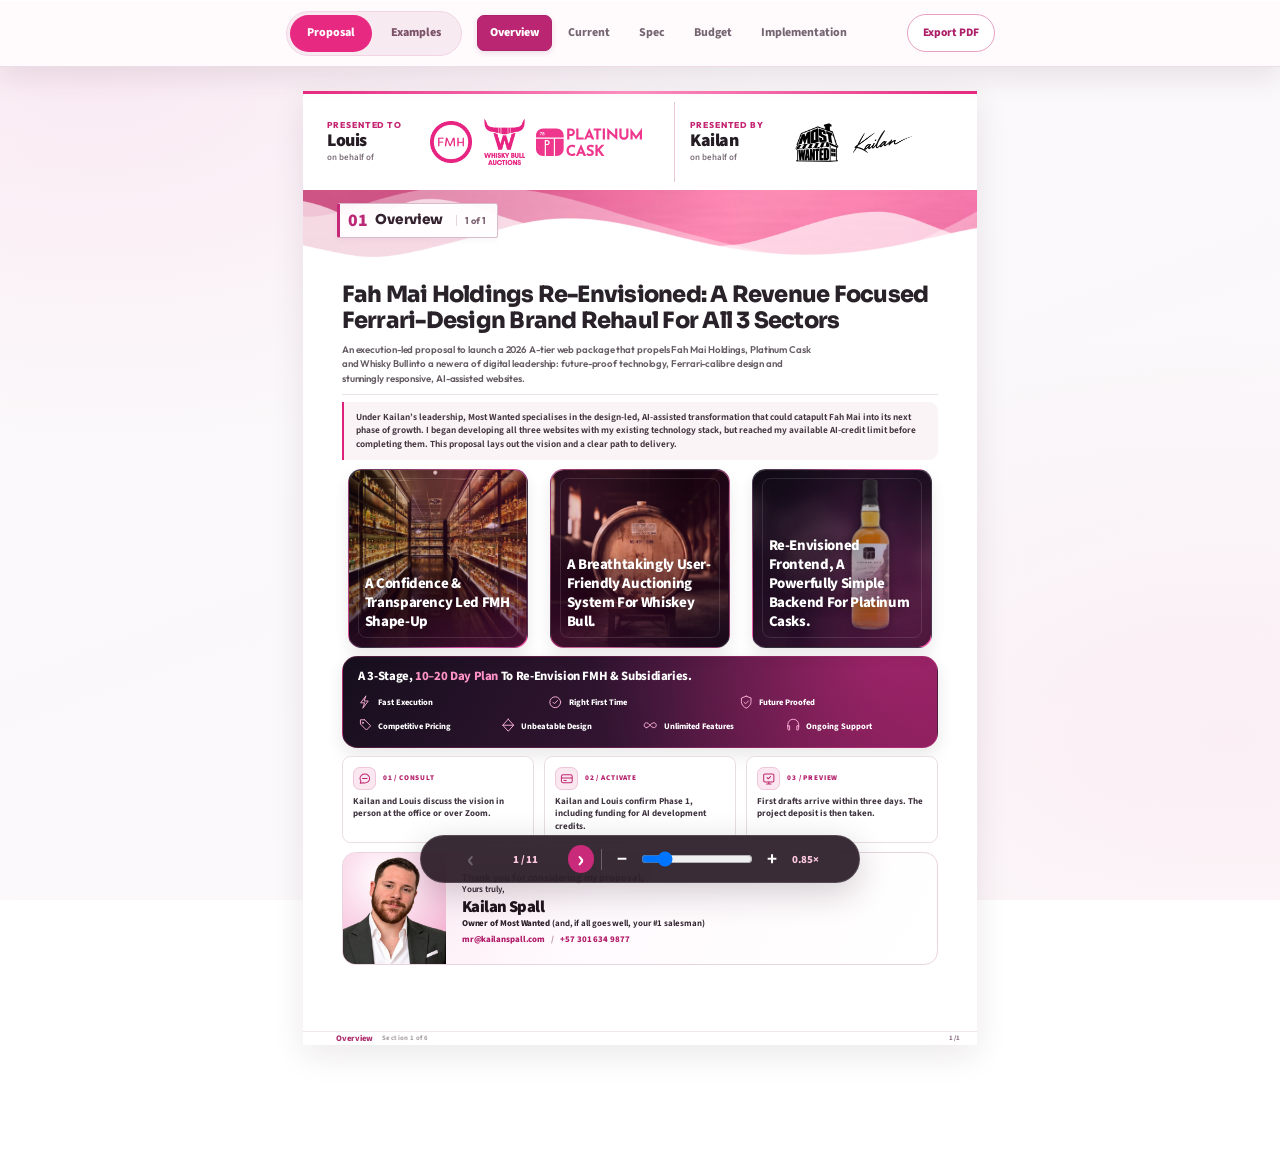
==== commit 1703c44d: "Correct Overview benefit collisions and one-row mobile navigation" ====
--- a/proposals/fah-mai/index.html
+++ b/proposals/fah-mai/index.html
@@ -4318,6 +4318,186 @@
     font-size:8px!important;padding:0 4px!important;
   }
   html body .toolbar .pdf-btn{font-size:8px!important;padding:0 5px!important}
+}
+</style>
+
+<style id="fahmai-zero-overlap-v28">
+/* This is the SAME A4 page on every device. Keep the visual design on the
+   paper fixed and scale only the complete page in the existing reader. */
+@media screen, print {
+  /* One full-width heading and seven generously spaced, readable benefits.
+     The prior 4-item row inside a half-width column caused icon collisions. */
+  html body #overview .roadmap-callout {
+    box-sizing:border-box!important;
+    display:grid!important;
+    grid-template-columns:minmax(0,1fr)!important;
+    grid-template-rows:auto auto!important;
+    gap:9px 0!important;
+    align-items:stretch!important;
+    min-height:0!important;
+    height:auto!important;
+    padding:13px 18px!important;
+  }
+  html body #overview .roadmap-title{
+    box-sizing:border-box!important;display:block!important;
+    width:100%!important;max-width:none!important;
+    margin:0!important;
+    font-family:"Sora",sans-serif!important;
+    font-size:15px!important;
+    line-height:1.26!important;
+    font-weight:750!important;
+    letter-spacing:-.42px!important;
+    white-space:normal!important;
+  }
+  html body #overview .roadmap-callout .promise-grid{
+    box-sizing:border-box!important;display:grid!important;
+    width:100%!important;min-width:0!important;
+    max-width:100%!important;
+    grid-template-columns:repeat(12,minmax(0,1fr))!important;
+    grid-template-rows:repeat(2,minmax(23px,auto))!important;
+    gap:5px 8px!important;
+    justify-items:stretch!important;align-items:center!important;
+    overflow:visible!important;
+  }
+  html body #overview .roadmap-callout .promise-grid .promise{
+    display:flex!important;flex-direction:row!important;
+    align-items:center!important;justify-content:flex-start!important;
+    min-width:0!important;max-width:100%!important;width:100%!important;
+    gap:7px!important;overflow:visible!important;
+    font-family:"Source Sans 3",sans-serif!important;
+    font-size:10px!important;font-weight:750!important;
+    line-height:1.2!important;white-space:normal!important;
+    padding:0!important;margin:0!important;
+  }
+  html body #overview .roadmap-callout .promise-grid .promise svg{
+    box-sizing:border-box!important;
+    flex:0 0 17px!important;min-width:17px!important;max-width:17px!important;
+    width:17px!important;height:17px!important;max-height:17px!important;
+    display:block!important;overflow:visible!important;
+  }
+  html body #overview .roadmap-callout .promise-grid .promise span{
+    box-sizing:border-box!important;
+    display:block!important;flex:1 1 auto!important;
+    min-width:0!important;max-width:100%!important;
+    overflow-wrap:break-word!important;word-break:normal!important;
+    white-space:normal!important;
+    font-family:"Source Sans 3",sans-serif!important;
+    font-size:10px!important;font-weight:760!important;
+    line-height:1.18!important;letter-spacing:0!important;
+  }
+  /* Four across the first row; three across the second. Each has a real
+     available column, so even the longest label cannot cross into the next. */
+  html body #overview .promise-grid .promise:nth-child(1){grid-column:1/4!important;grid-row:1!important}
+  html body #overview .promise-grid .promise:nth-child(2){grid-column:4/7!important;grid-row:1!important}
+  html body #overview .promise-grid .promise:nth-child(3){grid-column:7/10!important;grid-row:1!important}
+  html body #overview .promise-grid .promise:nth-child(4){grid-column:10/13!important;grid-row:1!important}
+  html body #overview .promise-grid .promise:nth-child(5){grid-column:1/5!important;grid-row:2!important}
+  html body #overview .promise-grid .promise:nth-child(6){grid-column:5/9!important;grid-row:2!important}
+  html body #overview .promise-grid .promise:nth-child(7){grid-column:9/13!important;grid-row:2!important}
+}
+/* Mobile toolbar: all labels remain on ONE actual row, not a 2-row grid.
+   Keep 32-34px tappable height and progressively smaller text on phones.
+   The paper itself is never resized by these media queries. */
+@media screen and (max-width:1024px){
+ html body .toolbar{position:fixed!important;inset:0 0 auto!important;z-index:1500!important}
+ html body .toolbar .toolbar-inner{
+   display:flex!important;flex-direction:row!important;flex-wrap:nowrap!important;
+   align-items:center!important;justify-content:space-between!important;
+   box-sizing:border-box!important;
+   height:48px!important;min-height:48px!important;max-height:48px!important;
+   width:100%!important;max-width:100%!important;
+   padding:0 6px!important;gap:4px!important;
+   overflow:hidden!important;margin:0 auto!important;
+ }
+ html body .toolbar .nav-toprow{display:contents!important}
+ html body .toolbar .view-switcher,
+ html body .toolbar .tool-actions{
+   grid-column:auto!important;grid-row:auto!important;justify-self:auto!important;
+   flex:0 0 auto!important;width:auto!important;max-width:none!important;
+   min-width:0!important;margin:0!important;
+ }
+ html body .toolbar .view-switcher{
+   display:inline-flex!important;align-items:center!important;
+   padding:2px!important;gap:0!important;
+ }
+ html body .toolbar .view-switch{
+   display:inline-flex!important;align-items:center!important;justify-content:center!important;
+   flex:0 0 auto!important;
+   padding:0 7px!important;
+   height:32px!important;min-height:32px!important;
+   font:750 9px/1 "Source Sans 3",sans-serif!important;
+   white-space:nowrap!important;
+ }
+ html body .toolbar nav.tabs.proposal-sections{
+   display:flex!important;flex:1 1 auto!important;order:1!important;
+   grid-row:auto!important;grid-column:auto!important;
+   align-items:center!important;justify-content:space-between!important;
+   flex-flow:row nowrap!important;flex-wrap:nowrap!important;
+   box-sizing:border-box!important;min-width:0!important;
+   width:auto!important;max-width:none!important;
+   height:38px!important;min-height:38px!important;max-height:38px!important;
+   padding:0!important;margin:0!important;gap:1px!important;
+   overflow-x:auto!important;overflow-y:hidden!important;scrollbar-width:none!important;
+   scroll-snap-type:none!important;
+ }
+ html body .toolbar nav.tabs.proposal-sections[hidden]{display:none!important}
+ html body .toolbar nav.tabs.proposal-sections button.tab,
+ html body .toolbar nav.tabs.proposal-sections button#tab-proposed {
+   box-sizing:border-box!important;
+   flex:0 0 auto!important;
+   height:32px!important;min-height:32px!important;
+   padding:0 5px!important;margin:0!important;
+   font:750 9px/1 "Source Sans 3",sans-serif!important;
+   letter-spacing:0!important;white-space:nowrap!important;
+ }
+ html body .toolbar .tool-actions{
+   order:2!important;display:flex!important;align-items:center!important;
+   padding:0!important;gap:0!important;
+ }
+ html body .toolbar .pdf-btn{
+   box-sizing:border-box!important;
+   height:32px!important;min-height:32px!important;
+   padding:0 7px!important;margin:0!important;
+   font:750 9px/1 "Source Sans 3",sans-serif!important;
+   white-space:nowrap!important;
+ }
+}
+@media screen and (max-width:430px){
+ html body .toolbar .toolbar-inner{padding:0 4px!important;gap:2px!important}
+ html body .toolbar .view-switch{font-size:8px!important;padding:0 4px!important}
+ html body .toolbar nav.tabs.proposal-sections{gap:0!important;justify-content:space-between!important}
+ html body .toolbar nav.tabs.proposal-sections button.tab,
+ html body .toolbar nav.tabs.proposal-sections button#tab-proposed{
+   font-size:8px!important;padding:0 3px!important;
+ }
+ html body .toolbar .pdf-btn{font-size:8px!important;padding:0 5px!important}
+}
+@media screen and (max-width:360px){
+ html body .toolbar .toolbar-inner{padding:0 3px!important;gap:1px!important}
+ html body .toolbar .view-switch{font-size:7.5px!important;padding:0 3px!important}
+ html body .toolbar nav.tabs.proposal-sections button.tab,
+ html body .toolbar nav.tabs.proposal-sections button#tab-proposed{
+   font-size:7.5px!important;padding:0 2px!important;
+ }
+ html body .toolbar .pdf-btn{font-size:7.5px!important;padding:0 4px!important}
+}
+/* Cursor and touch states must retain contrast on both the active bright
+   pink Next arrow and the muted Previous arrow. */
+@media screen{
+ html body .fm-zoom .fm-story-next:not(:disabled),
+ html body .fm-zoom .fm-story-next:not(:disabled):hover,
+ html body .fm-zoom .fm-story-next:not(:disabled):active,
+ html body .fm-zoom .fm-story-next:not(:disabled):focus-visible{
+   background:#c92a79!important;color:#fff!important;
+   -webkit-text-fill-color:#fff!important;
+ }
+ html body .fm-zoom .fm-story-prev:not(:disabled),
+ html body .fm-zoom .fm-story-prev:not(:disabled):hover,
+ html body .fm-zoom .fm-story-prev:not(:disabled):active,
+ html body .fm-zoom .fm-story-prev:not(:disabled):focus-visible{
+   background:#f6eaf0!important;color:#4b3042!important;
+   -webkit-text-fill-color:#4b3042!important;
+ }
 }
 </style>
 </head><body>
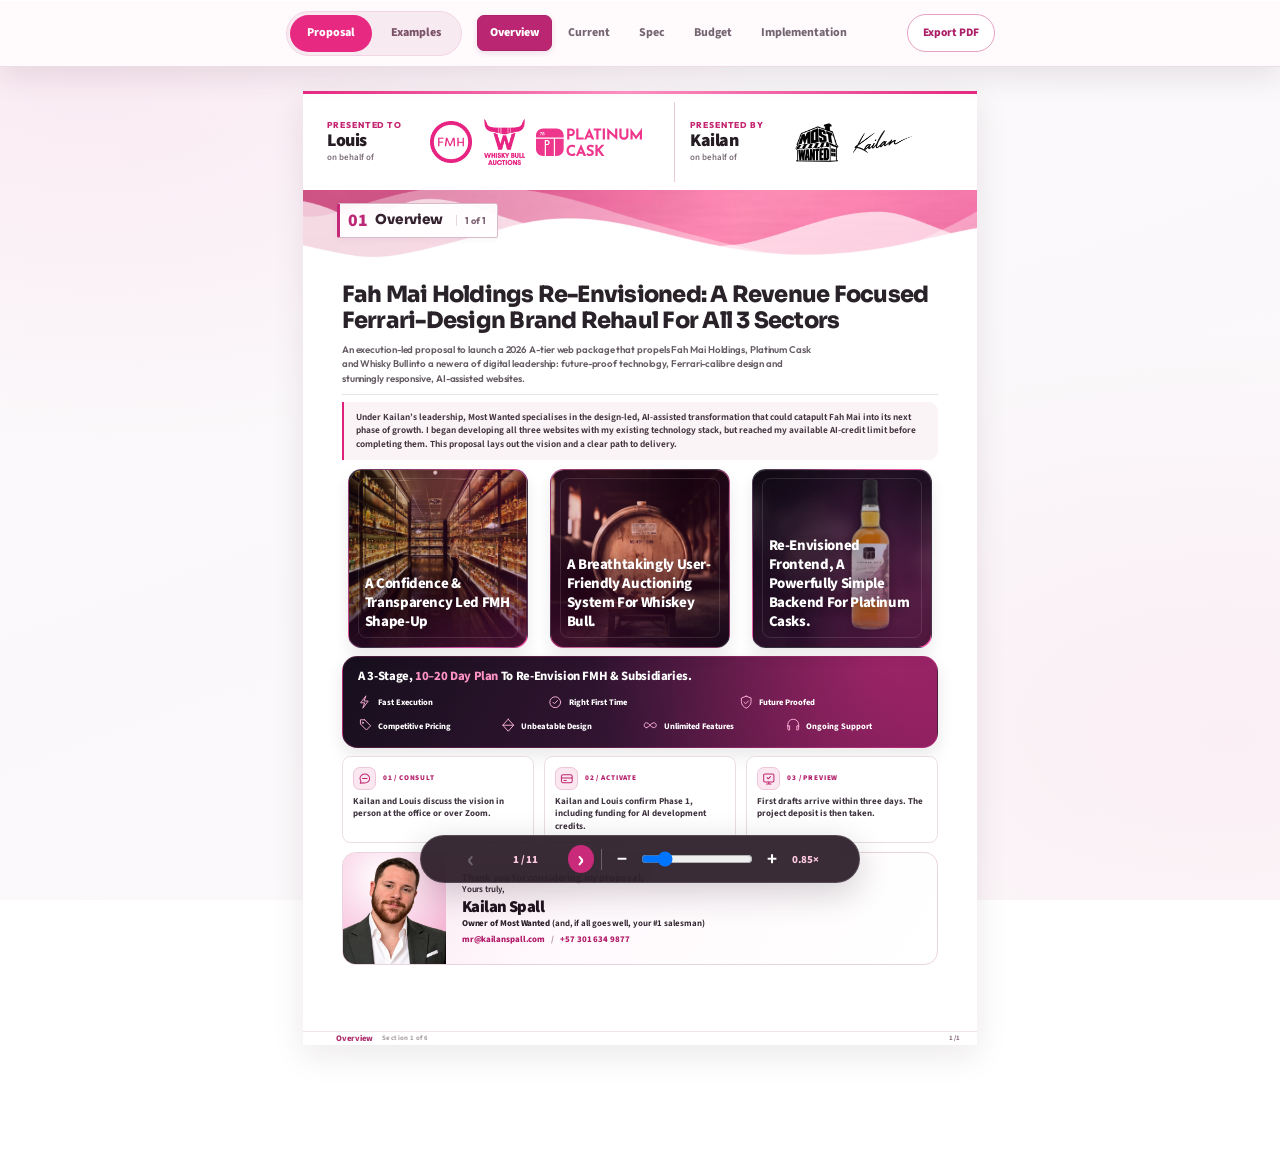
==== commit 3a98e34d: "Guarantee pixel-identical A4 layouts on mobile via pre-rendered proposal pages" ====
--- a/proposals/fah-mai/index.html
+++ b/proposals/fah-mai/index.html
@@ -4500,6 +4500,43 @@
  }
 }
 </style>
+
+<style id="fahmai-mobile-facsimile-v29">
+/* Static artwork is genuinely hidden on desktop/print (existing HTML keeps
+   the original accessible & print-ready document). */
+html body .viewport>.sheet>.fm-page-fidelity{
+ display:none!important;
+}
+@media screen and (max-width:1024px){
+ html body .viewport[data-reading-mode="paged"]>.sheet.is-active{
+   position:relative!important;isolation:isolate!important;
+   overflow:hidden!important;
+ }
+ html body .viewport[data-reading-mode="paged"]>.sheet.is-active:is(#overview,#current,#current-journeys,#current-growth,#spec,#spec-delivery,#budget,#implementation,#implementation-evidence,#examples,#examples-client)>:not(.fm-page-fidelity){
+   display:none!important;
+ }
+ html body .viewport[data-reading-mode="paged"]>.sheet>.fm-page-fidelity,
+ html body .viewport[data-reading-mode="paged"]>.sheet.is-active>.fm-page-fidelity{
+   position:absolute!important;display:block!important;
+   box-sizing:border-box!important;inset:0!important;
+   width:100%!important;min-width:100%!important;max-width:100%!important;
+   height:100%!important;min-height:100%!important;max-height:100%!important;
+   margin:0!important;padding:0!important;border:0!important;
+   object-fit:fill!important;object-position:center center!important;
+   pointer-events:none!important;user-select:none!important;
+   z-index:2!important;overflow:hidden!important;
+   -webkit-user-drag:none!important;
+ }
+ /* Reliable page dimensions are independent of font loading, browser engines
+    and screen orientation. Existing zoom / Next / Previous controls stay live. */
+ html body .viewport[data-reading-mode="paged"]>.sheet.is-active{
+   contain:layout paint!important;
+ }
+}
+@media print {
+ html body .viewport>.sheet>.fm-page-fidelity{display:none!important}
+}
+</style>
 </head><body>
 <div class="toolbar"><div class="toolbar-inner">
  <div class="nav-toprow">
@@ -4559,7 +4596,7 @@
 </div>
 </div></div>
 <footer class="sheet-footer"><div><span class="footer-kicker">FAH MAI HOLDINGS × MOST WANTED</span><span>Website development proposal · Confidential draft</span></div><div class="footer-right"><span class="footer-page"></span><span class="footer-rule"></span><span>2026</span></div><div class="chapter-footer-label" aria-hidden="true"><strong>Overview</strong><span>Section 1 of 6</span><span class="chapter-footer-page">1/1</span></div></footer>
-</article><div class="chapter-divider" data-chapter-divider="current" role="separator" aria-label="Start of section 2, Current"><span class="chapter-divider-index">02</span><strong>Current</strong><span class="chapter-divider-line" aria-hidden="true"></span></div>
+<img class="fm-page-fidelity" src="./assets/page-fidelity-01.webp" alt="Overview — full A4 proposal page" width="1588" height="2246" decoding="async" loading="eager" draggable="false" aria-hidden="true"/></article><div class="chapter-divider" data-chapter-divider="current" role="separator" aria-label="Start of section 2, Current"><span class="chapter-divider-index">02</span><strong>Current</strong><span class="chapter-divider-line" aria-hidden="true"></span></div>
 <article class="sheet" id="current" role="tabpanel" aria-labelledby="tab-current" data-chapter="current" data-chapter-start="true" data-chapter-page="1">
   <div class="sheet-cap"></div>
 <div class="identity presentation-header">
@@ -4639,7 +4676,7 @@
   <p class="audit-v5-source">Source: Google PageSpeed Insights, single mobile lab tests, 11 Nov 2026. LCP is the time until the largest visible element appears, not total page-load time. Whisky Bull's test returned an error; no score is implied.</p>
 </div>
 <footer class="sheet-footer"><div><span class="footer-kicker">FAH MAI HOLDINGS × MOST WANTED</span><span>Website development proposal · Confidential draft</span></div><div class="footer-right"><span class="footer-page"></span><span class="footer-rule"></span><span>2026</span></div><div class="chapter-footer-label" aria-hidden="true"><strong>Current</strong><span>Section 2 of 6</span><span class="chapter-footer-page">1/3</span></div></footer>
- </article></article>
+ <img class="fm-page-fidelity" src="./assets/page-fidelity-02.webp" alt="Current — full A4 proposal page" width="1588" height="2246" decoding="async" loading="lazy" draggable="false" aria-hidden="true"/></article></article>
 <article class="sheet current-detail" data-proposal-section="current" id="current-journeys" role="region" aria-label="Current audit: brand opportunities" data-chapter="current" data-chapter-start="false" data-chapter-page="2">
   <div class="sheet-cap"></div>
 <div class="identity presentation-header">
@@ -4705,7 +4742,7 @@
   <p class="audit-v5-source">Observations concern publicly visible pages, not internal processes. Detailed scope follows consultation with each team.</p>
 </div>
 <footer class="sheet-footer"><div><span class="footer-kicker">FAH MAI HOLDINGS × MOST WANTED</span><span>Website development proposal · Confidential draft</span></div><div class="footer-right"><span class="footer-page"></span><span class="footer-rule"></span><span>2026</span></div><div class="chapter-footer-label" aria-hidden="true"><strong>Current</strong><span>Section 2 of 6</span><span class="chapter-footer-page">2/3</span></div></footer>
- </article></article>
+ <img class="fm-page-fidelity" src="./assets/page-fidelity-03.webp" alt="Current Journeys — full A4 proposal page" width="1588" height="2246" decoding="async" loading="lazy" draggable="false" aria-hidden="true"/></article></article>
 <article class="sheet current-detail" data-proposal-section="current" id="current-growth" role="region" aria-label="Current audit: commercial growth opportunities" data-chapter="current" data-chapter-start="false" data-chapter-page="3">
   <div class="sheet-cap"></div>
 <div class="identity presentation-header">
@@ -4750,7 +4787,7 @@
   <p class="audit-v5-source">These are execution objectives, not rankings or revenue guarantees. Establish baselines first, then measure, iterate and report. SEO specialist support is subject to the agreed ongoing scope.</p>
 </div>
 <footer class="sheet-footer"><div><span class="footer-kicker">FAH MAI HOLDINGS × MOST WANTED</span><span>Website development proposal · Confidential draft</span></div><div class="footer-right"><span class="footer-page"></span><span class="footer-rule"></span><span>2026</span></div><div class="chapter-footer-label" aria-hidden="true"><strong>Current</strong><span>Section 2 of 6</span><span class="chapter-footer-page">3/3</span></div></footer>
- </article></article><div class="chapter-divider" data-chapter-divider="spec" role="separator" aria-label="Start of section 3, Spec"><span class="chapter-divider-index">03</span><strong>Spec</strong><span class="chapter-divider-line" aria-hidden="true"></span></div>
+ <img class="fm-page-fidelity" src="./assets/page-fidelity-04.webp" alt="Current Growth — full A4 proposal page" width="1588" height="2246" decoding="async" loading="lazy" draggable="false" aria-hidden="true"/></article></article><div class="chapter-divider" data-chapter-divider="spec" role="separator" aria-label="Start of section 3, Spec"><span class="chapter-divider-index">03</span><strong>Spec</strong><span class="chapter-divider-line" aria-hidden="true"></span></div>
 <article class="sheet" id="spec" role="tabpanel" aria-labelledby="tab-spec" data-chapter="spec" data-chapter-start="true" data-chapter-page="1">
   <div class="sheet-cap"></div>
 <div class="identity presentation-header">
@@ -4820,7 +4857,7 @@
   <div class="specv6-scope-note"><strong>Built around real operations.</strong> Existing systems, data quality, permissions and integration requirements are confirmed in discovery, not assumed from the public websites.</div>
 </div>
 <footer class="sheet-footer"><div><span class="footer-kicker">FAH MAI HOLDINGS × MOST WANTED</span><span>Website development proposal · Confidential draft</span></div><div class="footer-right"><span class="footer-page"></span><span class="footer-rule"></span><span>2026</span></div><div class="chapter-footer-label" aria-hidden="true"><strong>Spec</strong><span>Section 3 of 6</span><span class="chapter-footer-page">1/2</span></div></footer>
- </article>
+ <img class="fm-page-fidelity" src="./assets/page-fidelity-05.webp" alt="Spec — full A4 proposal page" width="1588" height="2246" decoding="async" loading="lazy" draggable="false" aria-hidden="true"/></article>
 <article class="sheet specv6-detail" data-proposal-section="spec" id="spec-delivery" role="region" aria-label="Spec: technical delivery" data-chapter="spec" data-chapter-start="false" data-chapter-page="2">
   <div class="sheet-cap"></div>
 <div class="identity presentation-header">
@@ -4884,7 +4921,7 @@
   </div>
 </div>
 <footer class="sheet-footer"><div><span class="footer-kicker">FAH MAI HOLDINGS × MOST WANTED</span><span>Website development proposal · Confidential draft</span></div><div class="footer-right"><span class="footer-page"></span><span class="footer-rule"></span><span>2026</span></div><div class="chapter-footer-label" aria-hidden="true"><strong>Spec</strong><span>Section 3 of 6</span><span class="chapter-footer-page">2/2</span></div></footer>
- </article>
+ <img class="fm-page-fidelity" src="./assets/page-fidelity-06.webp" alt="Spec Delivery — full A4 proposal page" width="1588" height="2246" decoding="async" loading="lazy" draggable="false" aria-hidden="true"/></article>
 <div class="chapter-divider" data-chapter-divider="budget" role="separator" aria-label="Start of section 4, Budget"><span class="chapter-divider-index">04</span><strong>Budget</strong><span class="chapter-divider-line" aria-hidden="true"></span></div>
 <article class="sheet" id="budget" role="tabpanel" aria-labelledby="tab-budget" data-chapter="budget" data-chapter-start="true" data-chapter-page="1">
   <div class="sheet-cap"></div>
@@ -4978,7 +5015,7 @@
 </div>
 </div>
 <footer class="sheet-footer"><div><span class="footer-kicker">FAH MAI HOLDINGS × MOST WANTED</span><span>Website development proposal · Confidential draft</span></div><div class="footer-right"><span class="footer-page"></span><span class="footer-rule"></span><span>2026</span></div><div class="chapter-footer-label" aria-hidden="true"><strong>Budget</strong><span>Section 4 of 6</span><span class="chapter-footer-page">1/1</span></div></footer>
- </article><div class="chapter-divider" data-chapter-divider="implementation" role="separator" aria-label="Start of section 5, Implementation"><span class="chapter-divider-index">05</span><strong>Implementation</strong><span class="chapter-divider-line" aria-hidden="true"></span></div>
+ <img class="fm-page-fidelity" src="./assets/page-fidelity-07.webp" alt="Budget — full A4 proposal page" width="1588" height="2246" decoding="async" loading="lazy" draggable="false" aria-hidden="true"/></article><div class="chapter-divider" data-chapter-divider="implementation" role="separator" aria-label="Start of section 5, Implementation"><span class="chapter-divider-index">05</span><strong>Implementation</strong><span class="chapter-divider-line" aria-hidden="true"></span></div>
 <article class="sheet" id="implementation" role="tabpanel" aria-labelledby="tab-implementation" data-chapter="implementation" data-chapter-start="true" data-chapter-page="1">
   <div class="sheet-cap"></div>
 <div class="identity presentation-header">
@@ -5028,7 +5065,7 @@
   <div class="launch-signoff">Project timing, acceptance criteria and scope dependencies will be documented in the final statement of work. Optional external subscriptions and changes outside the agreed scope are separately approved.</div>
 </div>
 <footer class="sheet-footer"><div><span class="footer-kicker">FAH MAI HOLDINGS × MOST WANTED</span><span>Website development proposal · Confidential draft</span></div><div class="footer-right"><span class="footer-page"></span><span class="footer-rule"></span><span>2026</span></div><div class="chapter-footer-label" aria-hidden="true"><strong>Implementation</strong><span>Section 5 of 6</span><span class="chapter-footer-page">1/2</span></div></footer>
- </article>
+ <img class="fm-page-fidelity" src="./assets/page-fidelity-08.webp" alt="Implementation — full A4 proposal page" width="1588" height="2246" decoding="async" loading="lazy" draggable="false" aria-hidden="true"/></article>
 <article class="sheet implementation-detail" data-proposal-section="implementation" id="implementation-evidence" role="region" aria-label="Implementation funding and AI development evidence" data-chapter="implementation" data-chapter-start="false" data-chapter-page="2">
   <div class="sheet-cap"></div>
 <div class="identity presentation-header">
@@ -5072,7 +5109,7 @@
   <div class="launch-proof-terms">Third-party processing charges, optional external subscriptions, taxes and additional work outside the agreed statement of work are not included unless expressly agreed. All changes requiring extra spend will be approved first.</div>
 </div>
 <footer class="sheet-footer"><div><span class="footer-kicker">FAH MAI HOLDINGS × MOST WANTED</span><span>Website development proposal · Confidential draft</span></div><div class="footer-right"><span class="footer-page"></span><span class="footer-rule"></span><span>2026</span></div><div class="chapter-footer-label" aria-hidden="true"><strong>Implementation</strong><span>Section 5 of 6</span><span class="chapter-footer-page">2/2</span></div></footer>
- </article><div class="chapter-divider" data-chapter-divider="examples" role="separator" aria-label="Start of section 6, Examples"><span class="chapter-divider-index">06</span><strong>Examples</strong><span class="chapter-divider-line" aria-hidden="true"></span></div>
+ <img class="fm-page-fidelity" src="./assets/page-fidelity-09.webp" alt="Implementation Evidence — full A4 proposal page" width="1588" height="2246" decoding="async" loading="lazy" draggable="false" aria-hidden="true"/></article><div class="chapter-divider" data-chapter-divider="examples" role="separator" aria-label="Start of section 6, Examples"><span class="chapter-divider-index">06</span><strong>Examples</strong><span class="chapter-divider-line" aria-hidden="true"></span></div>
 <article class="sheet" id="examples" role="tabpanel" aria-labelledby="tab-examples" data-chapter="examples" data-chapter-start="true" data-chapter-page="1">
  <div class="sheet-cap"></div><div class="identity presentation-header">
  <section class="presented-group presented-to" aria-label="Presented to Louis on behalf of">
@@ -5119,7 +5156,7 @@
   </div>
  </div>
  <footer class="sheet-footer"><div class="chapter-footer-label" aria-hidden="true"><strong>Examples</strong><span>Section 6 of 6</span><span class="chapter-footer-page">1/2</span></div></footer>
-</article>
+<img class="fm-page-fidelity" src="./assets/page-fidelity-10.webp" alt="Examples — full A4 proposal page" width="1588" height="2246" decoding="async" loading="lazy" draggable="false" aria-hidden="true"/></article>
 <article class="sheet examples-detail" id="examples-client" data-proposal-section="examples" role="region" aria-label="Selected client website projects" data-chapter="examples" data-chapter-start="false" data-chapter-page="2">
  <div class="sheet-cap"></div><div class="identity presentation-header">
  <section class="presented-group presented-to" aria-label="Presented to Louis on behalf of">
@@ -5170,7 +5207,7 @@
    </div>
  </div>
  <footer class="sheet-footer"><div class="chapter-footer-label" aria-hidden="true"><strong>Examples</strong><span>Section 6 of 6</span><span class="chapter-footer-page">2/2</span></div></footer>
-</article></main><script>
+<img class="fm-page-fidelity" src="./assets/page-fidelity-11.webp" alt="Examples Client — full A4 proposal page" width="1588" height="2246" decoding="async" loading="lazy" draggable="false" aria-hidden="true"/></article></main><script>
 (()=>{
  const tabs=[...document.querySelectorAll('.proposal-sections [role="tab"]')];
  const sheets=[...document.querySelectorAll('.sheet')];
